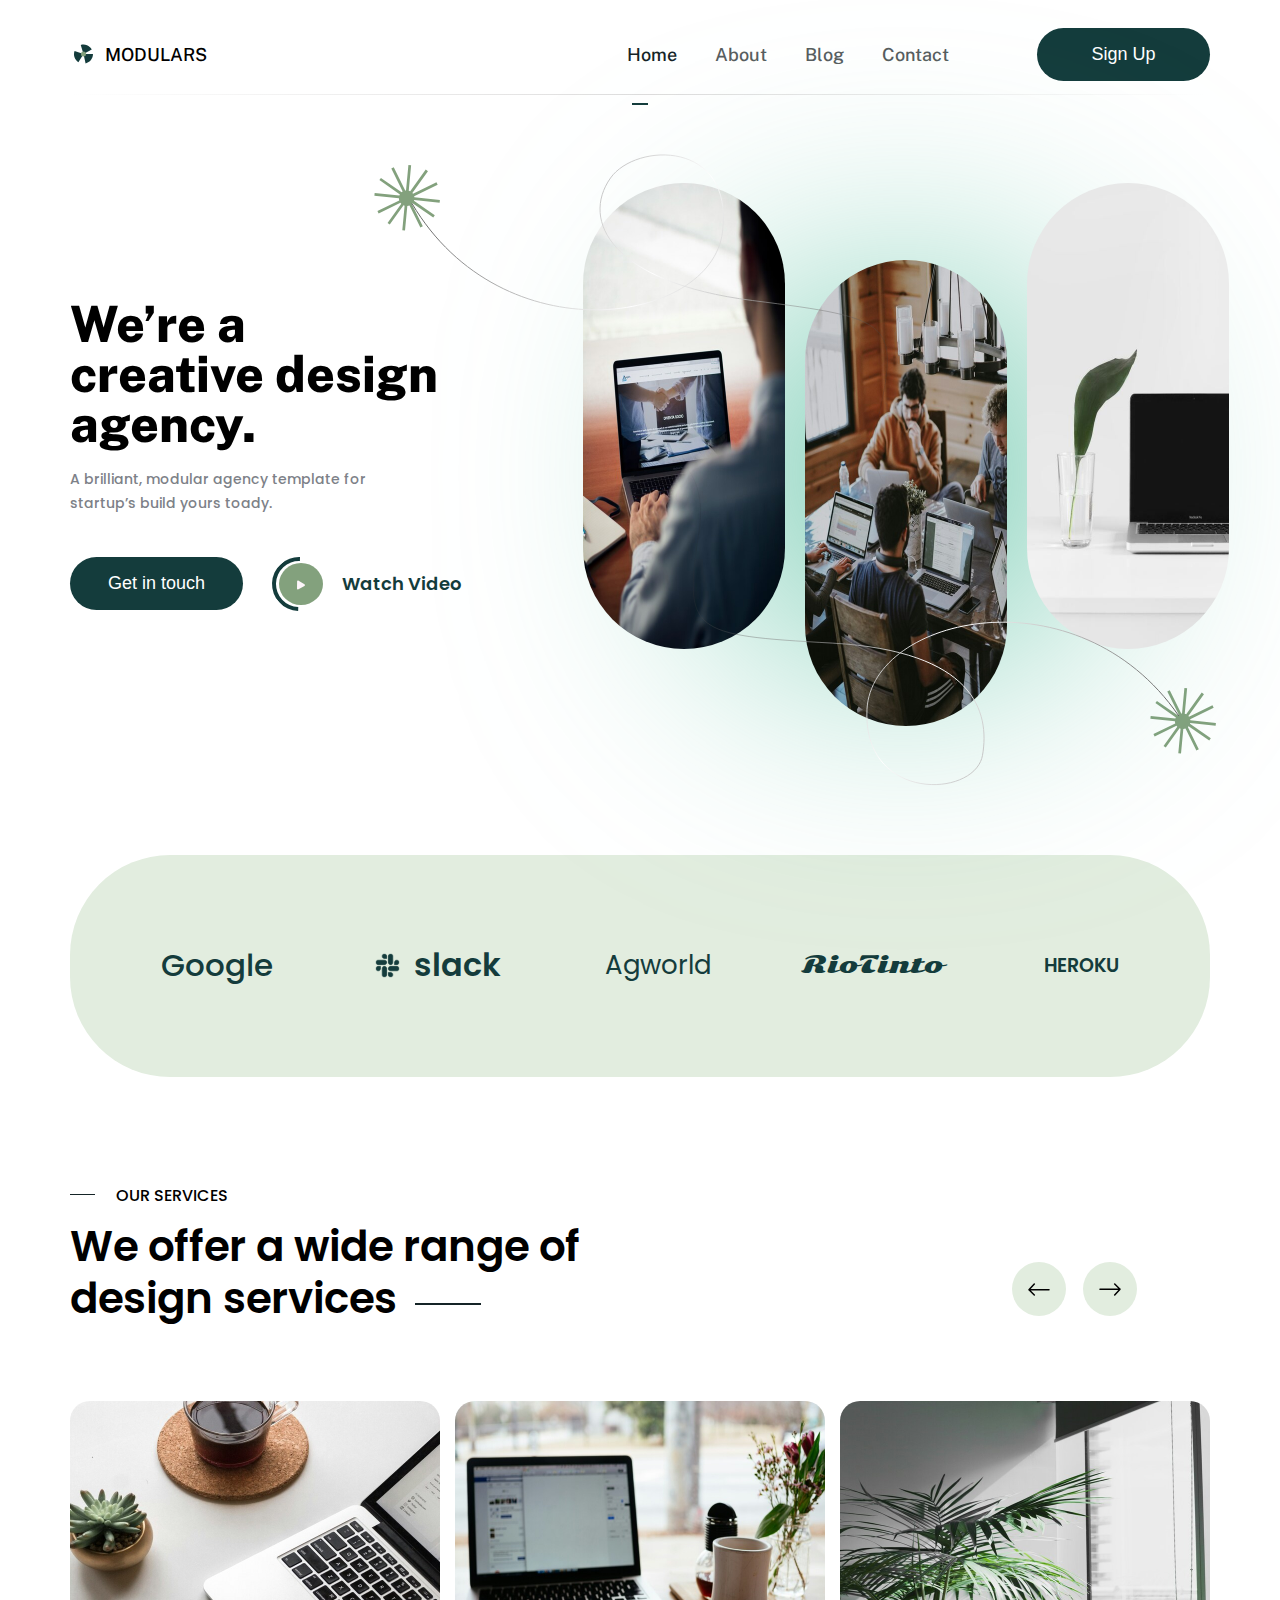
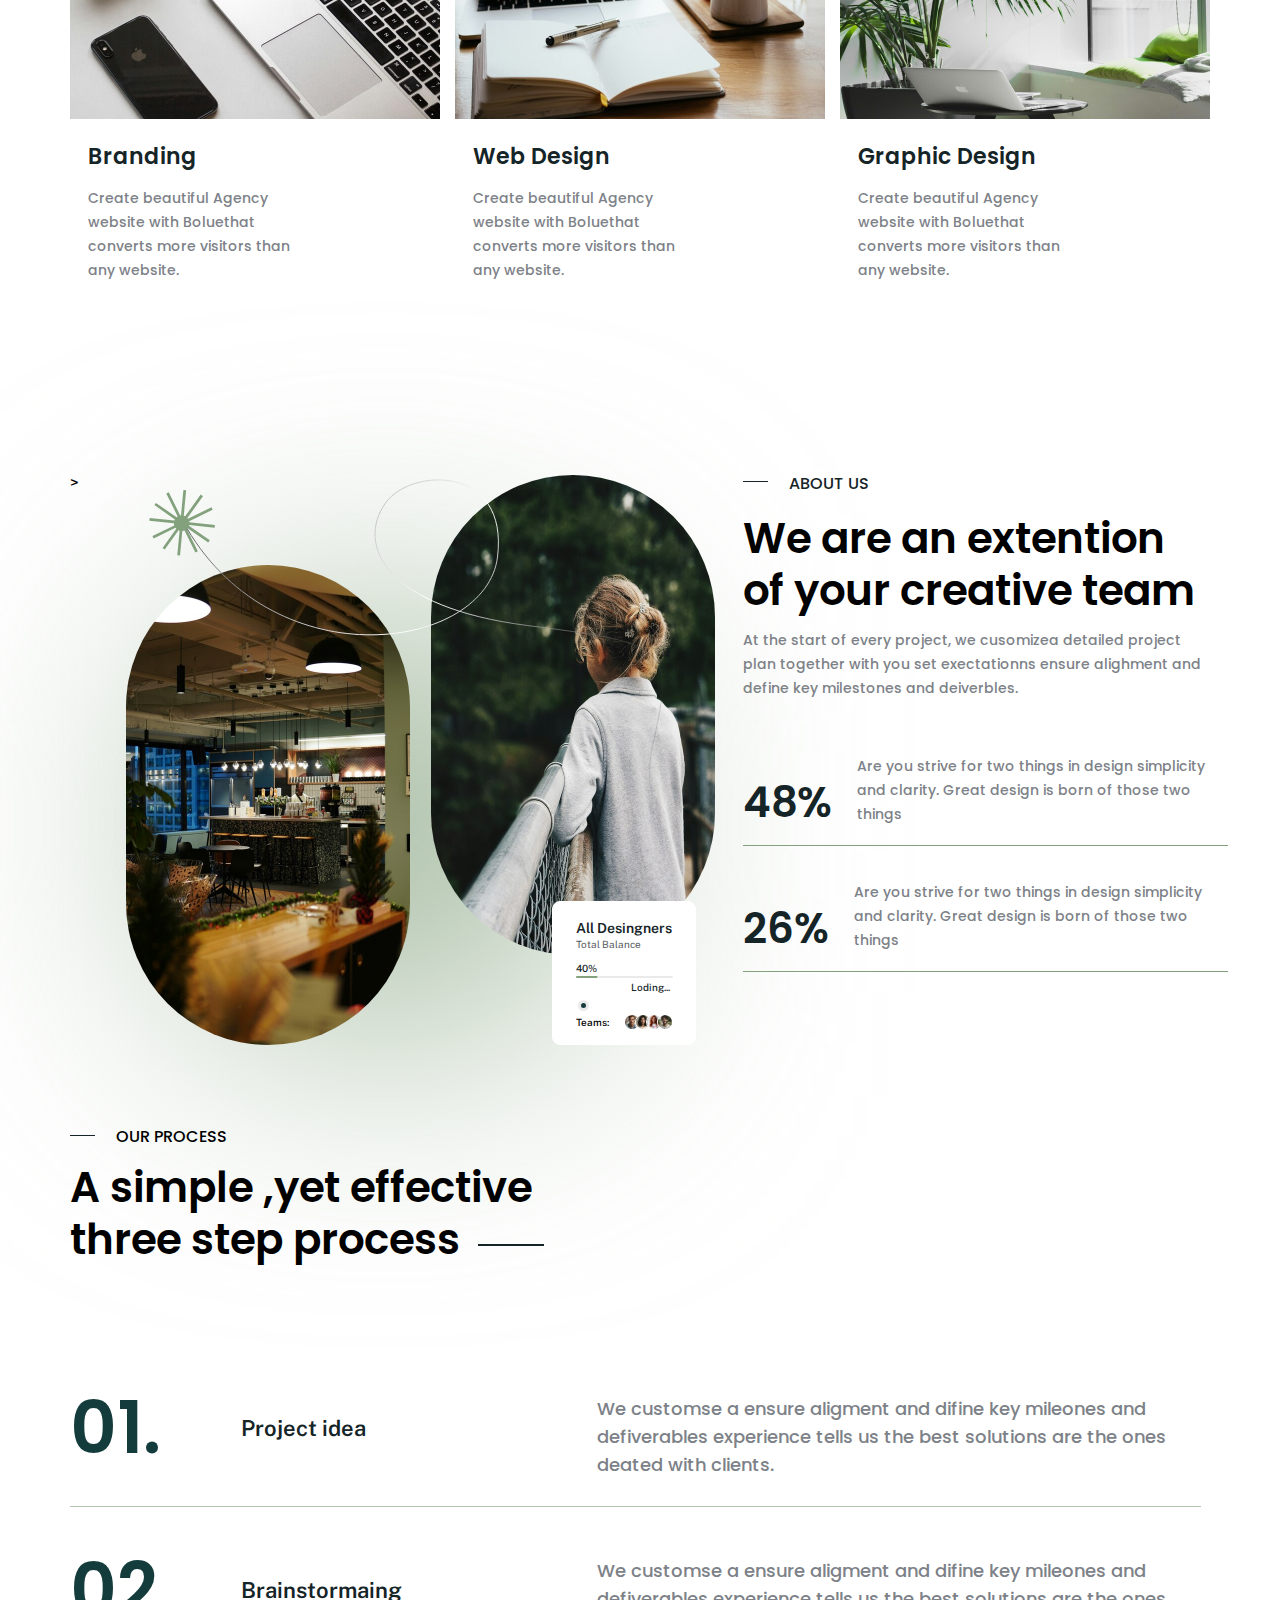
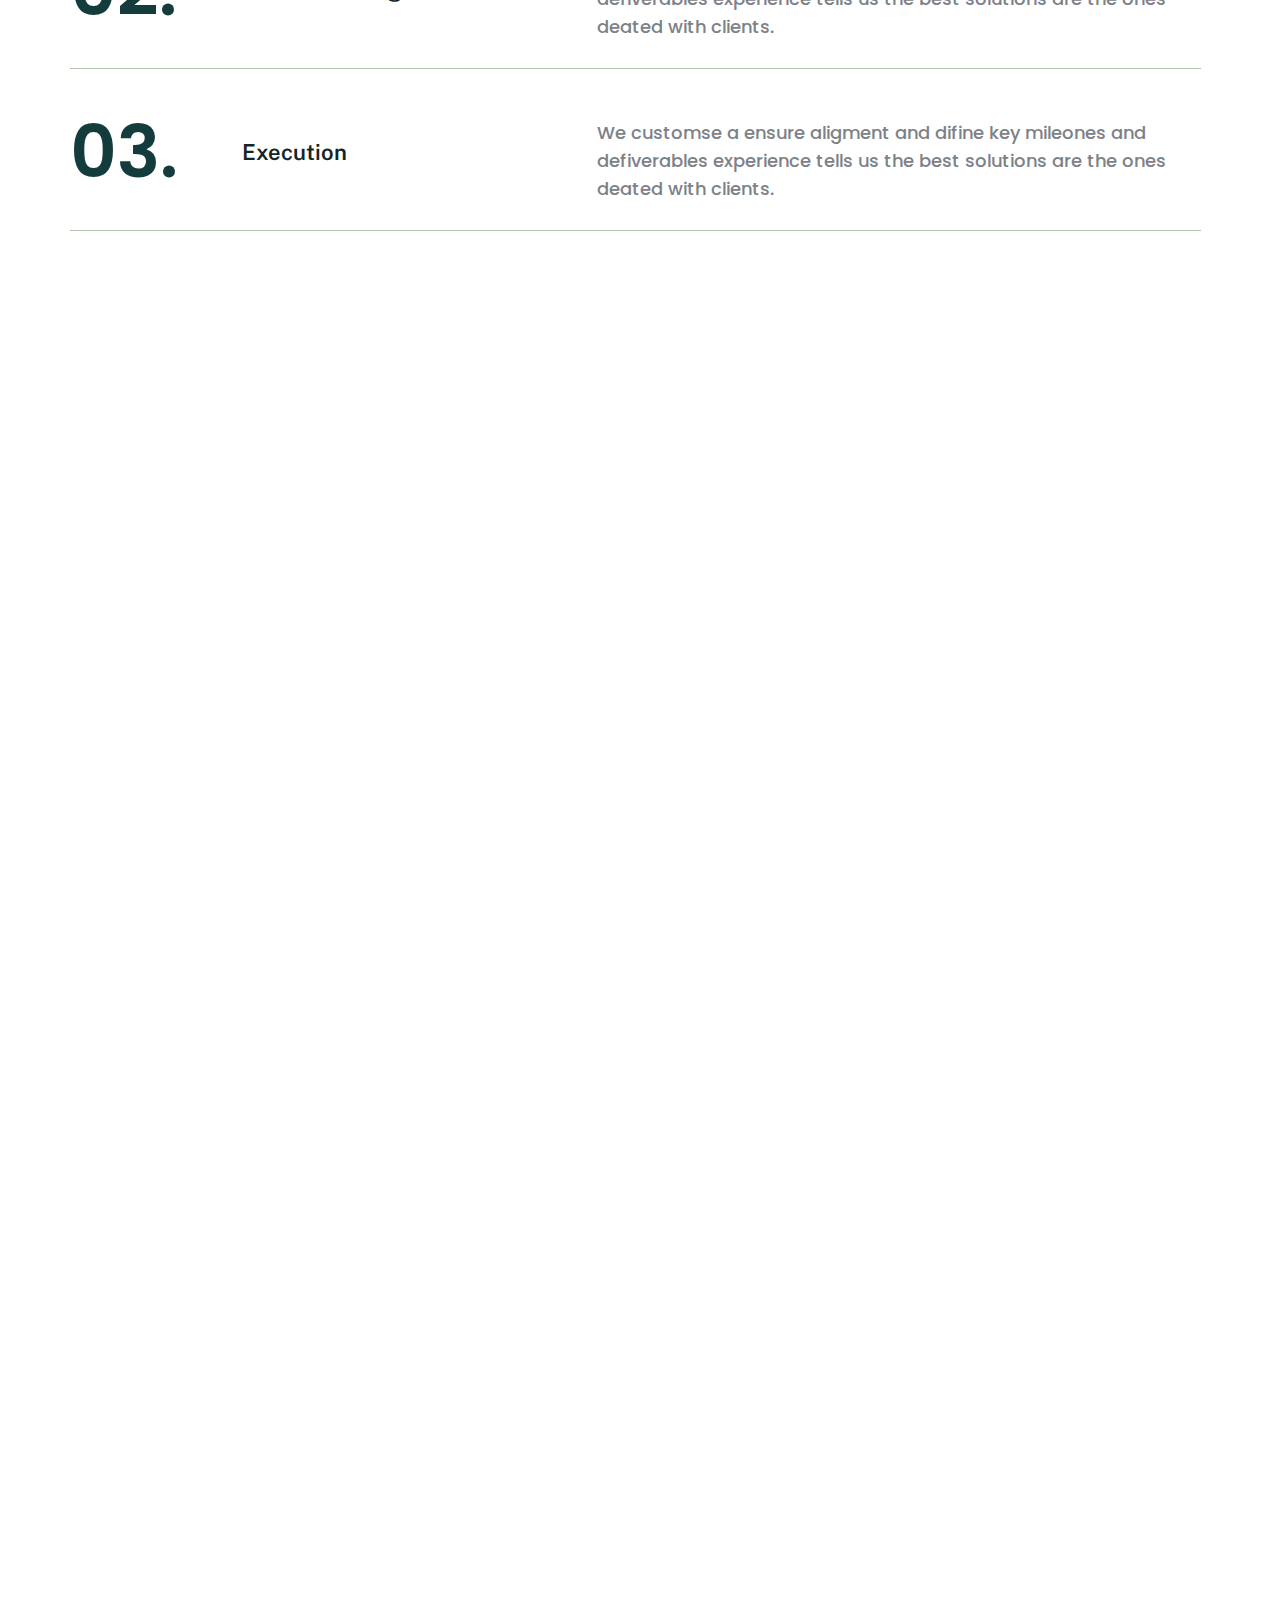
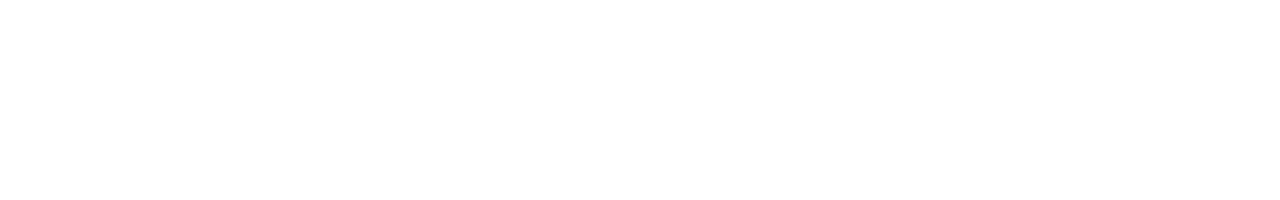
==== index.html @ 2e9ffdfe "process" ====
<!DOCTYPE html>
<html lang="en">

<head>
    <meta charset="UTF-8" />
    <meta name="viewport" content="width=device-width, initial-scale=1.0" />
    <title>My Project 05</title>

    <!-- Reset -->
    <link rel="stylesheet" href="./assets/css/reset.css" />

    <!-- Font -->
    <link rel="preconnect" href="https://fonts.googleapis.com" />
    <link rel="preconnect" href="https://fonts.gstatic.com" crossorigin />
    <link
        href="https://fonts.googleapis.com/css2?family=Poppins:ital,wght@0,100;0,200;0,300;0,400;0,500;0,600;0,700;0,800;0,900;1,100;1,200;1,300;1,400;1,500;1,600;1,700;1,800;1,900&family=Public+Sans:ital,wght@0,100..900;1,100..900&display=swap"
        rel="stylesheet" />

    <link href="https://fonts.googleapis.com/css2?family=Sonsie+One&display=swap" rel="stylesheet">
    <!-- Styles -->
    <link rel="stylesheet" href="./assets/css/styles.css" />
</head>

<body style="height: 5000px">
    <!-- --Header--- -->

    <header class="header">
        <div class="container">
            <div class="header__inner">
                <a href="#!" class="logo"><img src="./assets/icon/logo.svg" alt="logo" class="logo__img" />
                    <div class="logo__text">MODULARS</div>
                </a>
                <div class="contact-cta">
                    <nav class="nav-bar">
                        <ul class="nav__list">
                            <li class="nav-item">
                                <a href="#!" class="active">Home</a>
                            </li>
                            <li class="nav-item">
                                <a href="#!" class="active-nav">About</a>
                            </li>
                            <li class="nav-item">
                                <a href="#!" class="active-nav">Blog</a>
                            </li>
                            <li class="nav-item">
                                <a href="#!" class="active-nav">Contact</a>
                            </li>
                        </ul>
                    </nav>
                    <button class="btn btn__header">Sign Up</button>
                </div>
            </div>
            <div class="reactangle__header"></div>
        </div>
    </header>

    <!-- Hero -->
    <section class="hero">
        <div class="container">
            <div class="hero__inner">
                <!-- hero__content -->
                <section class="hero__content">
                    <h1 class="section-heading hero-heading">
                        We’re a creative design agency.
                    </h1>
                    <p class="section-desc hero__desc">
                        A brilliant, modular agency template for startup’s
                        build yours toady.
                    </p>
                    <div class="hero__cta">
                        <button type="submit" class="btn hero__btn">
                            Get in touch
                        </button>
                        <div class="contact-video">
                            <a href="#!" class="play-icon">
                                <svg class="icon-img" width="8" height="10" viewBox="0 0 8 10" fill="currentColor"
                                    xmlns="http://www.w3.org/2000/svg">
                                    <path
                                        d="M7.48979 4.22586C8.15106 4.61996 8.13773 5.58212 7.4658 5.95775L1.49682 9.29454C0.824887 9.67017 -0.00170366 9.17755 0.00896126 8.40782L0.103701 1.57014C0.114366 0.800411 0.954284 0.330874 1.61555 0.724974L7.48979 4.22586Z"
                                        fill="#FEF6FB" />
                                </svg>
                            </a>
                            <a href="#!" class="play-video">Watch Video</a>
                        </div>
                    </div>
                </section>

                <!-- hero__image -->
                <section class="hero__image">
                    <!-- BackGround-img -->

                    <img src="./assets/img/hero1.jpg" alt="" class="hero__img" /><img src="./assets/img/hero2.jpg"
                        alt="" class="hero__img hero__img--bottom" /><img src="./assets/img/hero3.jpg" alt=""
                        class="hero__img" />

                    <!-- string -->

                    <img src="./assets/icon/string.svg" alt="" class="string__hero--left-top string" />
                    <img src="./assets/icon/extra.svg" alt="" class="extra__hero--left-top extra" />
                    <img src="./assets/icon/string2.svg" alt="" class="string__hero--right-bottom string" /><img
                        src="./assets/icon/extra.svg" alt="" class="extra__hero--right-bottom extra" />

                    <div class="circle-bg-hero"></div>
                </section>
            </div>
        </div>
    </section>

    <main>
        <!-- List-logo -->
        <section class="contact-logo">
            <div class="container">
                <div class="contact-logo__inner">
                    <ul class="list-logo">
                        <li class="logo-item"><a href="#!" class="Google">

                                Google</a></li>
                        <li class="logo-item"><a href="#!" class="slack">
                                <img src="./assets/img/logo-slack.svg" alt="" class="logo-slack">
                                <span class="slack-text">slack</span></a></li>
                        <li class="logo-item"><a href="#!" class="Agworld">
                                <img src="./assets/img/logo-Agworld.svg" alt="" class="logo-Agworld">
                                <span class="Agworld-text">Agworld</span></a></li>
                        <li class="logo-item"><a href="#!" class="RioTinto">RioTinto</a></li>
                        <li class="logo-item"><a href="#!" class="HEROKU">
                                <img src="./assets/img/logo-HEROKU.svg" alt="" class="logo-HEROKU">
                                <span class="HEROKU-text">HEROKU</span></a></li>
                    </ul>
                </div>
            </div>
        </section>

        <!-- Service -->
        <section class="service">
            <div class="container">
                <div class="service__inner">

                    <!-- service-heading -->
                    <section class="service-heading heading">
                        <div class="service__info-heading info-heading">
                            <h3 class="service__sub-heading sub-heading">OUR SERVICES</h3>
                            <h2 class="section-title service-title heading-title">We offer a wide range of design
                                services</h2>
                        </div>
                        <div class="service__arrow">
                            <button class="arrow" type="submit">

                                <svg width="22" height="13" viewBox="0 0 22 13" fill="currentColor"
                                    xmlns="http://www.w3.org/2000/svg">
                                    <path
                                        d="M21 6.82353H0.999999M0.999999 6.82353L6.29412 1M0.999999 6.82353L6.29412 12"
                                        stroke="currentColor" stroke-width="1.5" stroke-linecap="round"
                                        stroke-linejoin="round" />
                                </svg>
                            </button>
                            <button class="arrow" type="submit">

                                <svg class="arrow-right " width="22" height="13" viewBox="0 0 22 13" fill="currentColor"
                                    xmlns="http://www.w3.org/2000/svg">
                                    <path
                                        d="M21 6.82353H0.999999M0.999999 6.82353L6.29412 1M0.999999 6.82353L6.29412 12"
                                        stroke="currentColor" stroke-width="1.5" stroke-linecap="round"
                                        stroke-linejoin="round" />
                                </svg>
                            </button>
                        </div>
                    </section>

                    <!-- service__list -->
                    <section class="service__list">
                        <!-- item1 -->
                        <article class="service__item">
                            <a href="#!"><img src="./assets/img/service1.jpg" alt="" class="item-img">
                                <div class="info-item-img">
                                    <h3 class="item-heading">Branding</h3>
                                    <p class="section-desc">Create beautiful Agency website with
                                        Boluethat converts more visitors than
                                        any website.</p>
                                </div>
                            </a>
                        </article>
                        <!-- item2 -->
                        <article class="service__item">
                            <a href="#!"><img src="./assets/img/service2.jpg" alt="" class="item-img">
                                <div class="info-item-img">
                                    <h3 class="item-heading">Web Design</h3>
                                    <p class="section-desc">Create beautiful Agency website with
                                        Boluethat converts more visitors than
                                        any website.</p>
                                </div>
                            </a>
                        </article>
                        <!-- item3 -->
                        <article class="service__item">
                            <a href="#!"><img src="./assets/img/service3.jpg" alt="" class="item-img">
                                <div class="info-item-img">
                                    <h3 class="item-heading">Graphic Design</h3>
                                    <p class="section-desc">Create beautiful Agency website with
                                        Boluethat converts more visitors than
                                        any website.</p>
                                </div>
                            </a>
                        </article>
                    </section>
                </div>
            </div>
        </section>

        <!-- Features -->
        <section class="feature">
            <div class="container">
                <div class="feature__inner">
                    >
                    <div class="feature__image">
                        <div class="feature-bg-image">
                        </div>
                        <img src="./assets/img/feature1.jpg" alt="" class="feature__img feature__img--bottom">
                        <img src="./assets/img/feature2.jpg" alt="" class="feature__img">

                        <img src="./assets/icon/string.svg" alt="" class="string__feature--left-top string" />
                        <img src="./assets/icon/extra.svg" alt="" class="extra__feaure--left-top extra" />

                        <div class="feature__info-image">
                            <div class="info-image__inner">
                                <h3 class="title__info-image">All Desingners</h3>
                                <span class="info-image__sub-title">Total Balance</span>
                                <div class="report-image">40%</div>
                                <div class="loading">Loding...</div>

                                <div class="info-team">
                                    <div class="team">Teams:</div>
                                    <div class="list-team">
                                        <img src="./assets/img/avartar1.jpg" alt="avartar" class="avartar">
                                        <img src="./assets/img/avartar2.jpg" alt="avartar" class="avartar">
                                        <img src="./assets/img/avartar3.jpg" alt="avartar" class="avartar">
                                        <img src="./assets/img/avartar4.jpg" alt="avartar" class="avartar">
                                    </div>
                                </div>
                            </div>
                        </div>


                    </div>

                    <section class="feature-about">
                        <h3 class="feature__sub-heading">ABOUT US</h3>
                        <h2 class="section-title feature-title">We are an extention of your creative team</h2>
                        <p class="section-desc feature-desc">At the start of every project, we cusomizea detailed
                            project plan
                            together with you set exectationns ensure alighment
                            and define key milestones and deiverbles.</p>

                        <div class="report">
                            <span class="report-info">48%</span>
                            <p class="section-desc">Are you strive for two things in design simplicity and clarity.
                                Great design is born of those two things
                            </p>
                        </div>

                        <div class="report">
                            <span class="report-info">26%</span>
                            <p class="section-desc">Are you strive for two things in design simplicity and clarity.
                                Great design is born of those two things
                            </p>
                        </div>
                    </section>
                </div>
            </div>
        </section>

        <!-- PROCESS -->
        <section class="process">
            <div class="container">
                <div class="process__inner">

                    <!-- process-heading -->
                    <section class="heading">
                        <div class="info-heading">
                            <h3 class="sub-heading">OUR PROCESS</h3>
                            <h2 class="section-title heading-title">A simple ,yet effective three step process</h2>
                        </div>

                    </section>

                    <section>
                        <div class="process__row">
                            <div class="process__row-right">
                                <div class="row-number">01.</div>
                                <div class="row-info row__info--top">
                                    <h3 class="title-row  ">Project idea</h3>
                                    <a href="#!" class="row-link">Learn More</a>
                                </div>
                            </div>
                            <p class="section-desc row-desc">We customse a ensure aligment and difine key mileones and
                                defiverables experience tells us the best solutions are the
                                ones deated with clients.</p>

                            <img src="./assets/img/process-img1.png" alt="process-img" class="process-img">
                        </div>

                        <!-- row2 -->
                        <div class="process__row">
                            <div class="process__row-right">
                                <div class="row-number">02.</div>
                                <div class="row-info">
                                    <h3 class="title-row">Brainstormaing</h3>
                                    <a href="#!" class="row-link">Learn More</a>
                                </div>
                            </div>
                            <p class="section-desc row-desc">We customse a ensure aligment and difine key mileones and
                                defiverables experience tells us the best solutions are the
                                ones deated with clients.</p>

                            <img src="./assets/img/process-img1.png" alt="process-img" class="process-img">
                        </div>

                        <!-- row3 -->
                        <div class="process__row">
                            <div class="process__row-right">
                                <div class="row-number">03.</div>
                                <div class="row-info">
                                    <h3 class="title-row">Execution</h3>
                                    <a href="#!" class="row-link">Learn More</a>
                                </div>
                            </div>
                            <p class="section-desc row-desc">We customse a ensure aligment and difine key mileones and
                                defiverables experience tells us the best solutions are the
                                ones deated with clients.</p>

                            <img src="./assets/img/process-img1.png" alt="process-img" class="process-img">
                        </div>
                    </section>
                </div>
            </div>
        </section>
    </main>
</body>

</html>
---- assets/css/styles.css ----
* {
  box-sizing: border-box;
}

:root {
  --primary-color: #143c3c;
}

html {
  font-size: 62.5%;
}

body {
  font-size: 1.6rem;
  font-family: "Public Sans", sans-serif;
}

/* Common */
.container {
  width: 1140px;
  max-width: calc(100% - 48px);
  margin-left: auto;
  margin-right: auto;
}

a {
  text-decoration: none;
  font-size: 1.8rem;
  font-weight: 500;
  color: #575d5e;
  padding: 10px 0;
}

.logo {
  display: flex;
  align-items: center;
}

.logo__img {
  margin-right: 8px;
}

.logo__text {
  color: #000000;
}

.btn {
  min-width: 173px;
  height: 53px;
  outline: none;
  border: none;
  border-radius: 999px;
  background: var(--primary-color);
  color: #fff;
  font-size: 1.8rem;
  font-weight: 500;
  cursor: pointer;
}

.btn:hover {
  opacity: 0.9;
}

.section-heading {
  font-size: 5rem;
  font-weight: 800;
}

.section-desc {
  font-size: 1.8rem;
  font-weight: 500;
  line-height: 28px;
}

.section-title {
  font-family: Poppins;
  font-size: 4.2rem;
  font-weight: 600;
  line-height: 52px;
}

/* -----------------Header-------------------- */

.header {
  top: -28px;
  padding: 28px;
}

.header__inner {
  display: flex;
  align-items: center;
  justify-content: space-between;
}

.contact-cta {
  display: flex;
  align-items: center;
}

.nav__list {
  margin-right: 88px;
  display: flex;
}

.nav-item {
  padding: 10px 0;
}

.nav-item + .nav-item {
  margin-left: 38px;
}

.reactangle__header {
  margin-top: 13px;
  width: 1140px;
  height: 1px;
  background: linear-gradient(
    90deg,
    #ffffff 0%,
    #dddcdc 51.09%,
    rgba(213, 213, 213, 0) 99.68%
  );
}

.active {
  position: relative;
  font-weight: 500;
  color: #152427;
}

.active::before {
  position: absolute;
  bottom: -30px;
  left: 5px;
  content: "";
  width: 16px;
  height: 2px;
  background: #143c3c;
}

.active-nav {
  padding: 10px 0;
}

.active-nav:hover {
  font-weight: 500;
  color: #152427;
}

/* --------------hero------------------- */
.hero {
  margin-top: 60px;
}

.hero__content {
  width: 45%;
}

.hero__inner {
  display: flex;
  justify-content: space-between;
  align-items: center;
}

.hero-heading {
  width: 368px;
}

.hero__desc {
  margin-top: 20px;
  width: 341px;
}

.hero__cta {
  margin-top: 42px;
  display: flex;
  align-items: center;
}

.contact-video {
  cursor: pointer;
  margin-left: 36px;
}

.play-icon {
  position: relative;
  display: inline-block;
  padding: 12px 18px;
  border-radius: 50%;
  background: #83a17d;
  transition: ease 0.25s;
}

/* half-circle */
.play-icon::before {
  position: absolute;
  left: -7px;
  top: -6px;
  content: "";
  width: 46px;
  height: 46px;
  border: 4px solid var(--primary-color);
  border-radius: 50%;
  border-bottom-color: transparent;
  border-left-color: transparent;
  transform: rotate(227deg);
  transition: ease 0.25s;
}

.contact-video:hover .play-icon::before {
  transform: rotate(200deg);
}

.icon-img {
  transition: ease 0.25s;
}

.contact-video:hover .icon-img {
  transform: rotate(-90deg);
}

.play-video {
  margin-left: 15px;
  font-family: Poppins;
  font-size: 1.8rem;
  font-weight: 600;
  line-height: 30px;
  color: var(--primary-color);
}

/* ----hero__image----- */
.hero__image {
  position: relative;
  display: flex;
  width: 55%;
  height: 543px;
  column-gap: 20px;
}

.hero__img {
  z-index: 1;
  display: flex;
  align-items: flex-start;
  width: 202px;
  height: 466px;
  border-radius: 110px;
  object-fit: cover;
}

.hero__img--bottom {
  align-self: flex-end;
}

.string__hero--left-top {
  position: absolute;
  display: inline-block;
  left: -172px;
  top: -29px;
}

.string {
  z-index: 2;
}

.extra {
  width: 72px;
  height: 72px;
}

.extra__hero--left-top {
  position: absolute;
  display: inline-block;
  left: -212px;
  top: -21px;
}

.string__hero--right-bottom {
  position: absolute;
  display: inline-block;
  right: 30px;
  bottom: -60px;
}

.extra__hero--right-bottom {
  position: absolute;
  display: inline-block;
  right: -9px;
  bottom: -31px;
}

.circle-bg-hero {
  position: absolute;
  left: 150px;
  top: 120px;
  width: 340px;
  height: 340px;
  border-radius: 50%;
  background: #4dbb9a;
  filter: blur(137px);
}

/* ----------contact-logo------------ */
.contact-logo {
  margin-top: 129px;
}

.contact-logo__inner {
  border-radius: 100px;
  background: #e2eddf;
  padding: 76px 0 78px;
}

.list-logo {
  display: flex;
  justify-content: space-evenly;
  align-items: center;
}

.Google {
  font-family: Poppins;
  font-size: 3.1rem;
  font-weight: 500;
  line-height: 47px;
  color: #143c3c;
}

.slack {
  display: flex;
  align-items: center;
  font-family: Poppins;
  font-size: 3.2rem;
  font-weight: 600;
  line-height: 48px;
  color: #143c3c;
}

.Agworld {
  display: flex;
  align-items: center;
  font-family: Poppins;
  font-size: 2.6rem;
  font-weight: 400;
  line-height: 39px;

  color: #143c3c;
}

.RioTinto {
  font-family: Sonsie One;
  font-size: 2.3rem;
  font-weight: 400;
  line-height: 30px;
  color: #143c3c;
}

.HEROKU {
  display: flex;
  align-items: center;
  font-family: Poppins;
  font-size: 1.9rem;
  font-weight: 600;
  line-height: 29px;

  color: #143c3c;
}

.slack-text {
  margin-left: 3px;
}

.Agworld-text {
  margin-left: 14px;
}

.HEROKU-text {
  margin-left: 10px;
}

.logo-item {
  transition: ease 0.25s;
}

.logo-item:hover {
  transform: translateY(-10px);
}

.service {
  margin-top: 53px;
  padding-top: 53px;
}

.heading {
  position: relative;
  display: flex;
}

.info-heading {
  width: 520px;
}

.sub-heading {
  font-family: Poppins;
  font-size: 1.6rem;
  font-weight: 500;
  line-height: 26px;
}

.sub-heading::before {
  content: "";
  display: inline-block;
  width: 25px;
  height: 1px;
  background: #152427;
  margin: 0 21px 6px 0;
}

.heading-title {
  margin-top: 12px;
}

.heading-title::after {
  content: "";
  display: inline-block;
  width: 66px;
  height: 2px;
  background: #152427;
  margin: 0 0 8px 18px;
}

.service__arrow {
  position: absolute;
  right: 73px;
  bottom: 9px;
  display: flex;
}

.arrow {
  display: flex;
  align-items: center;
  justify-content: center;
  width: 54px;
  height: 54px;
  outline: none;
  border: none;
  border-radius: 50%;
  background: #e2eddf;
  cursor: pointer;
}

.arrow + .arrow {
  margin-left: 17px;
}

.arrow-right {
  rotate: 180deg;
}

.arrow:hover {
  color: #fff;
  background: var(--primary-color);
}

/* service__list */
.service__list {
  display: flex;
  justify-content: space-between;
  margin-top: 76px;
}

.service__item {
  border-radius: 20px;
}

.item-img {
  width: 370px;
  height: 318px;
  object-fit: cover;
  border-radius: 20px 20px 0 0;
}

.info-item-img {
  padding: 24px 18px 23px;
  width: 268px;
  flex-shrink: 0;
}

.item-heading {
  font-family: Poppins;
  font-size: 2.2rem;
  font-weight: 600;
  line-height: 22px;
  color: #152427;
}

.section-desc {
  margin-top: 18px;
  font-family: Poppins;
  font-size: 1.4rem;
  font-weight: 500;
  line-height: 24px;
  color: #7d8188;
}

.service__item:hover {
  box-shadow: -6px 9px 64px -4px #76767640;
}

/* ----------feature---------- */

/* feature__image */
.feature {
  margin-top: 85px;
  padding-top: 85px;
}

.feature__inner {
  display: flex;
  justify-content: space-between;
}

.feature__image {
  position: relative;
  display: flex;
  column-gap: 21px;
  width: 50%;
  height: 570px;
}

.feature-bg-image {
  position: absolute;
  left: 90px;
  bottom: 50px;
  width: 340px;
  height: 340px;
  background: #83a17d;
  filter: blur(150px);
}

.feature__img {
  z-index: 1;
  width: 284px;
  height: 480px;
  object-fit: cover;
  border-radius: 210px;
}

.feature__img--bottom {
  align-self: end;
}

.string__feature--left-top {
  position: absolute;
  left: 60px;
  top: 4px;
}

.extra__feaure--left-top {
  position: absolute;
  left: 20px;
  top: 12px;
}

.feature__info-image {
  z-index: 3;
  position: absolute;
  right: 0;
  bottom: 0;
  padding: 19px 22px 19px 23px;
  height: 144px;
  border-radius: 8px;
  background: #fff;
  border: 1px solid #ffffff;
}

.title__info-image {
  width: 97px;
  font-size: 1.4rem;
  font-weight: 600;
  line-height: 14px;
  color: #152427;
}

.info-image__sub-title {
  font-size: 1rem;
  font-weight: 400;
  line-height: 14px;
  color: #575d5e;
}

.report-image {
  position: relative;
  margin-top: 10px;
  font-size: 1rem;
  font-weight: 500;
  line-height: 14px;
  color: #152427;
}

.report-image::before,
.report-image::after {
  position: absolute;
  content: "";
  display: inline-block;
  border-radius: 10px;
  bottom: -3px;
}

.report-image::before {
  width: 40px;
  height: 2px;
  background: #83a17d;
}

.report-image::after {
  width: 76px;
  height: 2px;
  background: #eaeaea;
}

.loading {
  margin: 5px 0 0 55px;
  font-size: 1rem;
  font-weight: 500;
  line-height: 14px;
  color: #152427;
}

.info-team .team {
  font-size: 1rem;
  font-weight: 500;
  line-height: 14px;
}

.info-team {
  position: relative;
  margin-top: 20px;
  display: flex;
  align-items: center;
  justify-content: space-between;
}

.info-team::before {
  position: absolute;
  top: -14px;
  left: 2px;
  content: "";
  display: inline-block;
  width: 5px;
  height: 5px;
  background: #143c3c;
  border-radius: 50%;
  border: 3.5px solid #eaeaea;
}

.list-team {
  display: flex;
}

.avartar {
  margin-left: -5px;
  width: 16px;
  height: 16px;
  object-fit: cover;
  border: 1px solid #fff;
  border-radius: 50%;
}
/* feature-about */
.feature-about {
  width: 41%;
}

.feature__sub-heading {
  font-family: Poppins;
  font-size: 1.6rem;
  font-weight: 500;
  line-height: 18px;
  color: #152427;
}

.feature__sub-heading::before {
  margin: 0 21px 7px 0;
  content: "";
  display: inline-block;
  width: 25px;
  height: 1px;
  background: #152427;
}

.feature-title {
  margin-top: 20px;
}

.feature-desc {
  margin-top: 11px;
}

.report {
  position: relative;
  margin-top: 36px;
  display: flex;
  align-items: end;
}

.report::after {
  position: absolute;
  bottom: -20px;
  content: "";
  display: inline-block;
  width: 485px;
  height: 1px;
  border: 1px;
  background: #83a17d;
}

.report-info {
  margin-right: 24px;
  font-family: Poppins;
  font-size: 4.2rem;
  font-weight: 600;
  line-height: 46px;
  color: #152427;
}

/* ---------process----------- */
.process {
  margin-top: 39px;
  padding-top: 40px;
}

.process__row {
  position: relative;
  padding: 30px 0;
  display: flex;
  align-items: center;
  justify-content: space-between;
  border-radius: 33px;
}

.process__row:first-of-type {
  margin-top: 81px;
}

.process__row-right {
  position: relative;
  display: flex;
  align-items: center;
}

.process__row::after {
  position: absolute;
  bottom: 0;
  content: "";
  display: inline-block;
  width: 1131px;
  height: 3px;
  background: linear-gradient(
    180deg,
    #83a17d 4.17%,
    rgba(131, 161, 125, 0) 36.46%
  );
}

.row-info {
  margin-left: 64px;
}

.row__info--top {
  margin-left: 80px;
}

.row-desc {
  margin-right: 41px;
  width: 572px;
  font-size: 18px;
  font-weight: 500;
  line-height: 28px;
  color: #7d8188;
}

.row-number {
  font-family: Poppins;
  font-size: 7.2rem;
  font-weight: 600;
  line-height: 52px;
  color: #143c3c;
}

.title-row {
  font-size: 2.2rem;
  font-weight: 600;
  line-height: 22px;
  color: #152427;
}

.row-link {
  padding: 10px 0 0;
  position: absolute;
  bottom: -22px;
  display: inline-block;
  visibility: hidden;
  font-family: Poppins;
  font-weight: 400;
  line-height: 18px;
  color: #575d5e;
}

.process-img {
  visibility: hidden;
  position: absolute;
  right: 92px;
  bottom: 0;
  width: 450px;
  height: 444px;
  object-fit: cover;
}

.process__row:hover .row-link {
  visibility: visible;
  text-decoration: underline;
}

.process__row:hover .row-desc,
.process__row:hover::after {
  visibility: hidden;
}

.process__row:hover .process-img {
  visibility: visible;
}

.process__row:hover {
  background: #e2eddf;
}
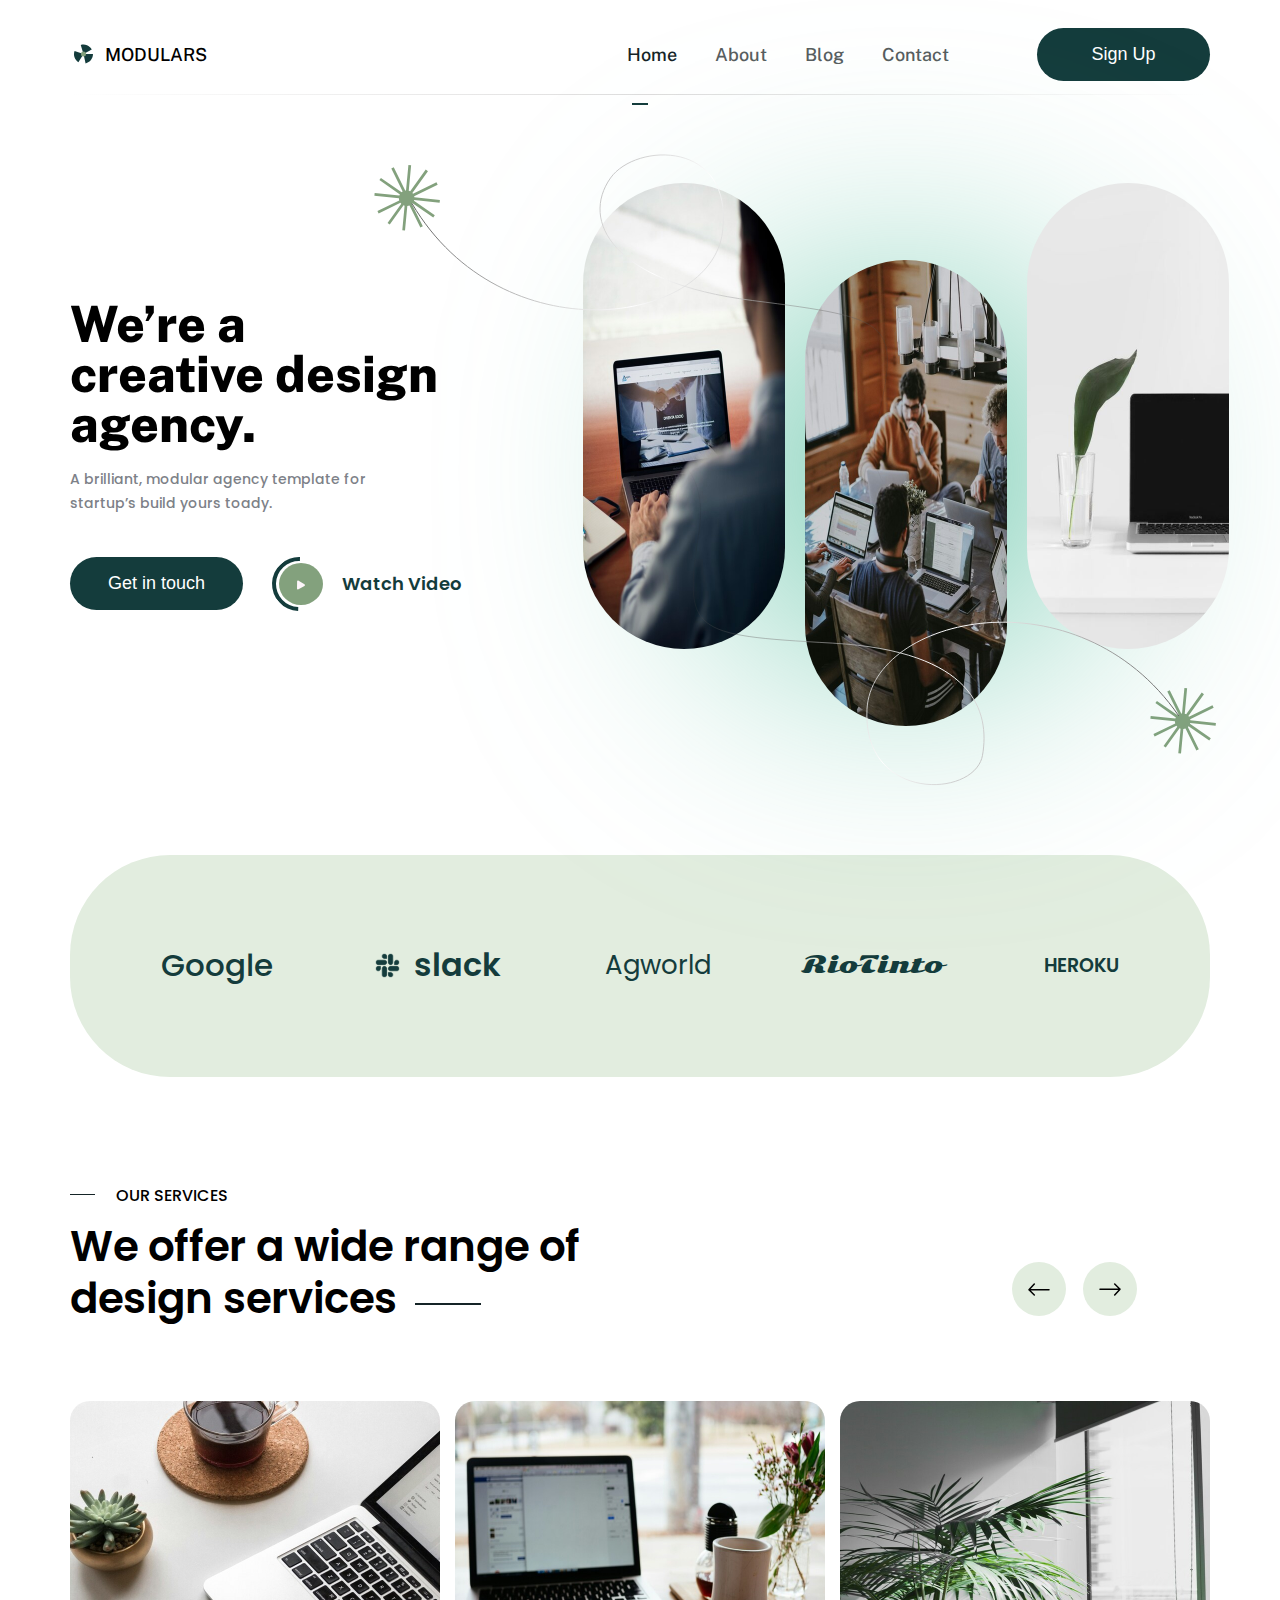
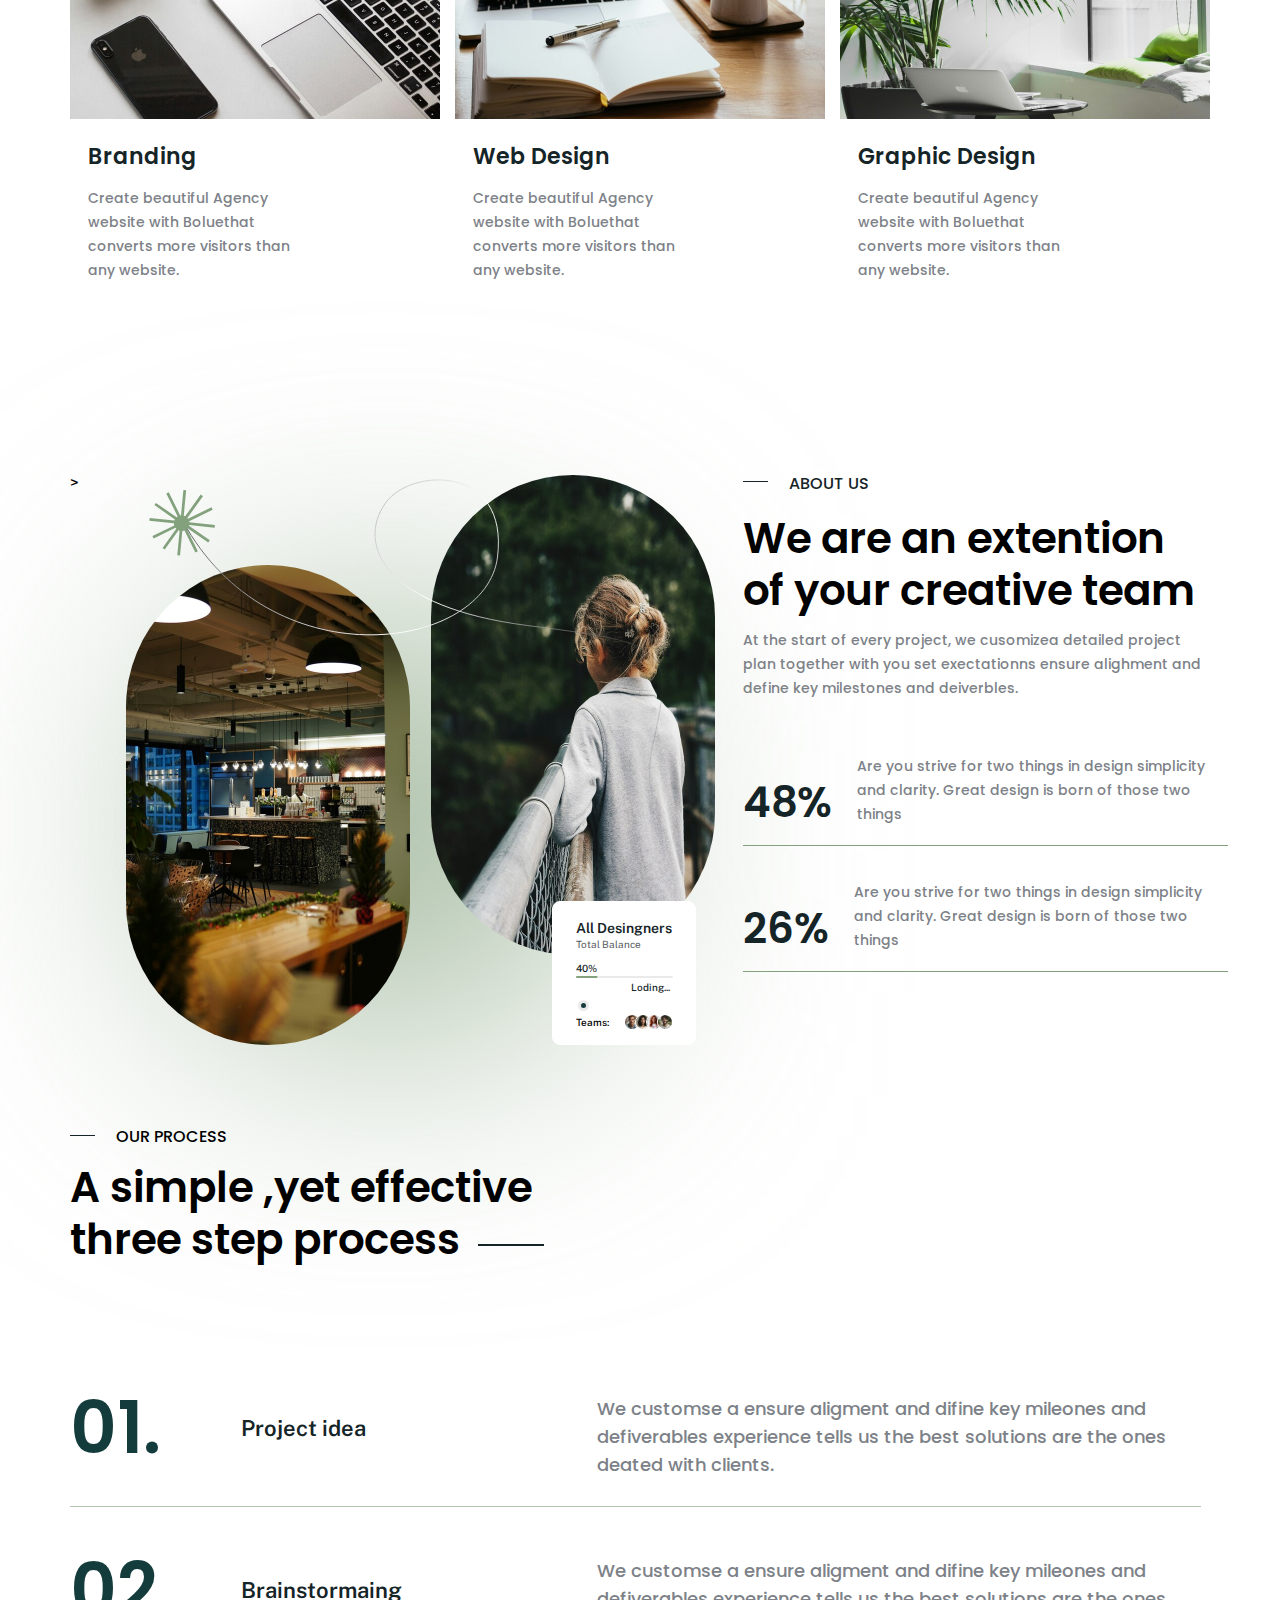
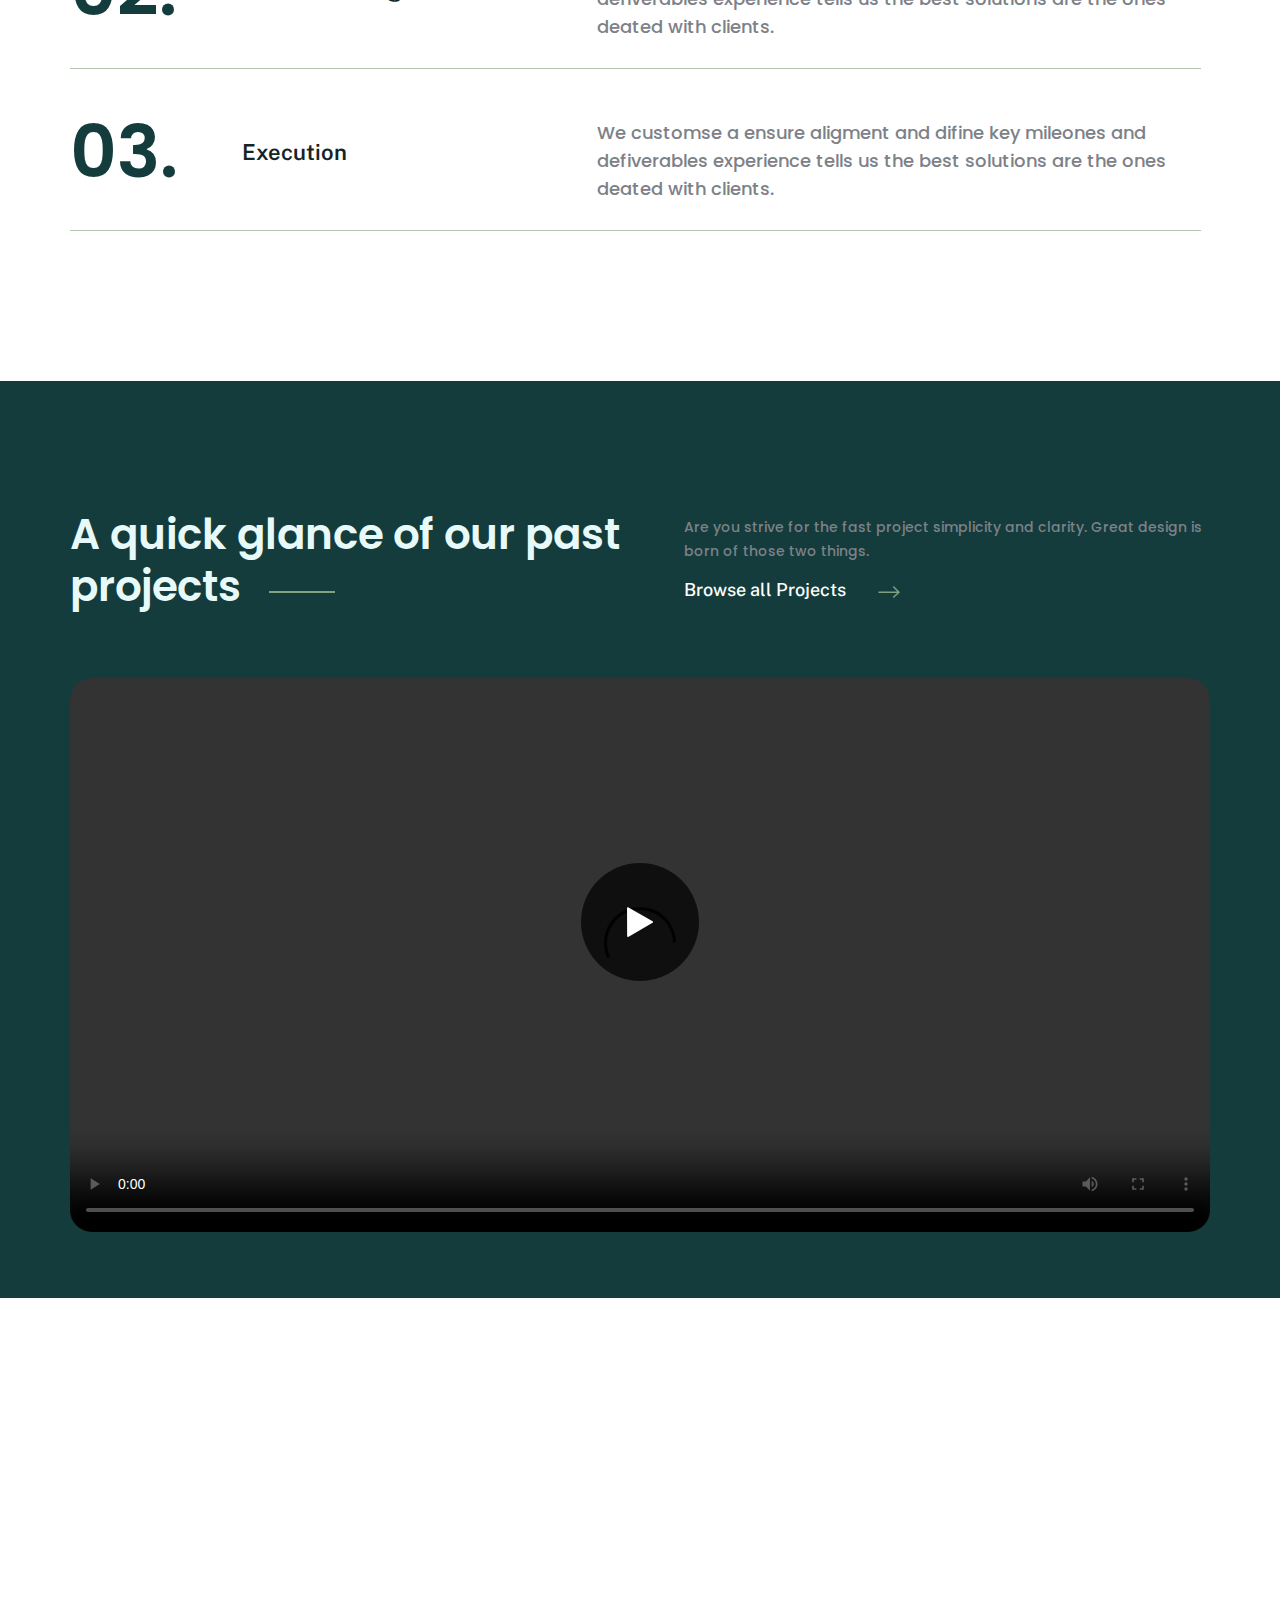
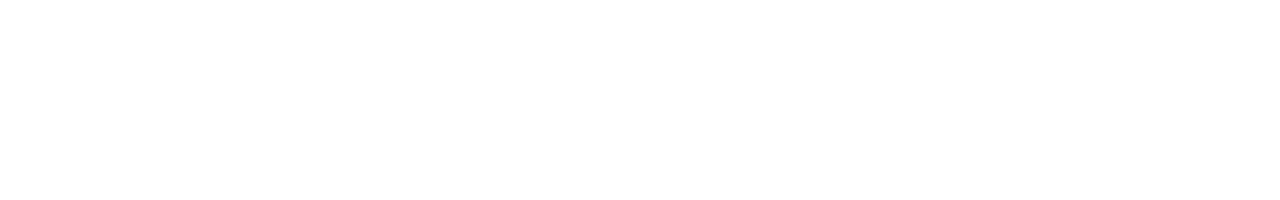
==== commit a8d1f79b: "create project" ====
--- a/index.html
+++ b/index.html
@@ -333,6 +333,49 @@
                 </div>
             </div>
         </section>
+
+        <!-- Projects -->
+        <section class="project">
+            <div class="container">
+                <div class="project__inner">
+
+                    <!-- project-heading -->
+                    <section class="heading project-heading">
+
+                        <h2 class="section-title heading-title project-title">A quick glance of our past projects
+                        </h2>
+
+
+                        <div class="info-heading-project">
+                            <p class="section-desc ">Are you strive for the fast project simplicity and clarity. Great
+                                design is born of those two things.
+                            </p>
+
+
+                            <h3 class="sub-desc">Browse all Projects</h3>
+                            <a href="#!" class="project-arrow">
+                                <svg class="project-arrow" width="22" height="12" viewBox="0 0 22 12" fill="none"
+                                    xmlns="http://www.w3.org/2000/svg">
+                                    <path d="M1 6.29415H21M21 6.29415L15.7059 1.00003M21 6.29415L15.7059 11"
+                                        stroke="#80a07b" stroke-width="1.5" stroke-linecap="round"
+                                        stroke-linejoin="round" />
+                                </svg>
+                            </a>
+
+                        </div>
+                    </section>
+
+                    <div class="video-button-play">
+                        <video controls class="project-video">
+                            <source src="./assets/video/video-projects.mp4" type="video/mp4">
+                            <source src="./assets/video/video-projects.mp4" type="video/webm">
+                        </video>
+
+                        <div class="btn-play-video"><img src="./assets/video/btn-play.svg" alt=""></div>
+                    </div>
+                </div>
+            </div>
+        </section>
     </main>
 </body>
 
--- a/assets/css/styles.css
+++ b/assets/css/styles.css
@@ -724,7 +724,7 @@
 /* ---------process----------- */
 .process {
   margin-top: 39px;
-  padding-top: 40px;
+  padding: 40px 0;
 }
 
 .process__row {
@@ -831,3 +831,71 @@
 .process__row:hover {
   background: #e2eddf;
 }
+
+/* PROJECTS */
+.project {
+  margin-top: 108px;
+  padding: 116px 0 63px;
+  background: #143c3c;
+}
+
+.project-heading {
+  display: flex;
+  align-items: start;
+  justify-content: space-between;
+}
+
+.project-title {
+  color: #e7f9f9;
+}
+
+.project-title::after {
+  background: #83a17d;
+}
+
+.sub-desc {
+  margin-top: 13px;
+  font-size: 1.8rem;
+  font-weight: 500;
+  line-height: 28px;
+  color: #ffffff;
+}
+
+.info-heading-project {
+  position: relative;
+}
+
+.project-arrow {
+  position: absolute;
+  left: 97px;
+  bottom: 3px;
+}
+
+.video-button-play {
+  position: relative;
+}
+
+.project-video {
+  margin-top: 65px;
+  width: 100%;
+  height: 554px;
+  border-radius: 22px;
+  object-fit: cover;
+}
+
+.btn-play-video {
+  position: absolute;
+  top: 250px;
+  left: 511px;
+  width: 118px;
+  height: 118px;
+  display: flex;
+  justify-content: center;
+  align-items: center;
+  border-radius: 50%;
+  background: #000000b2;
+}
+
+.video-button-play:hover .btn-play-video {
+  display: none;
+}
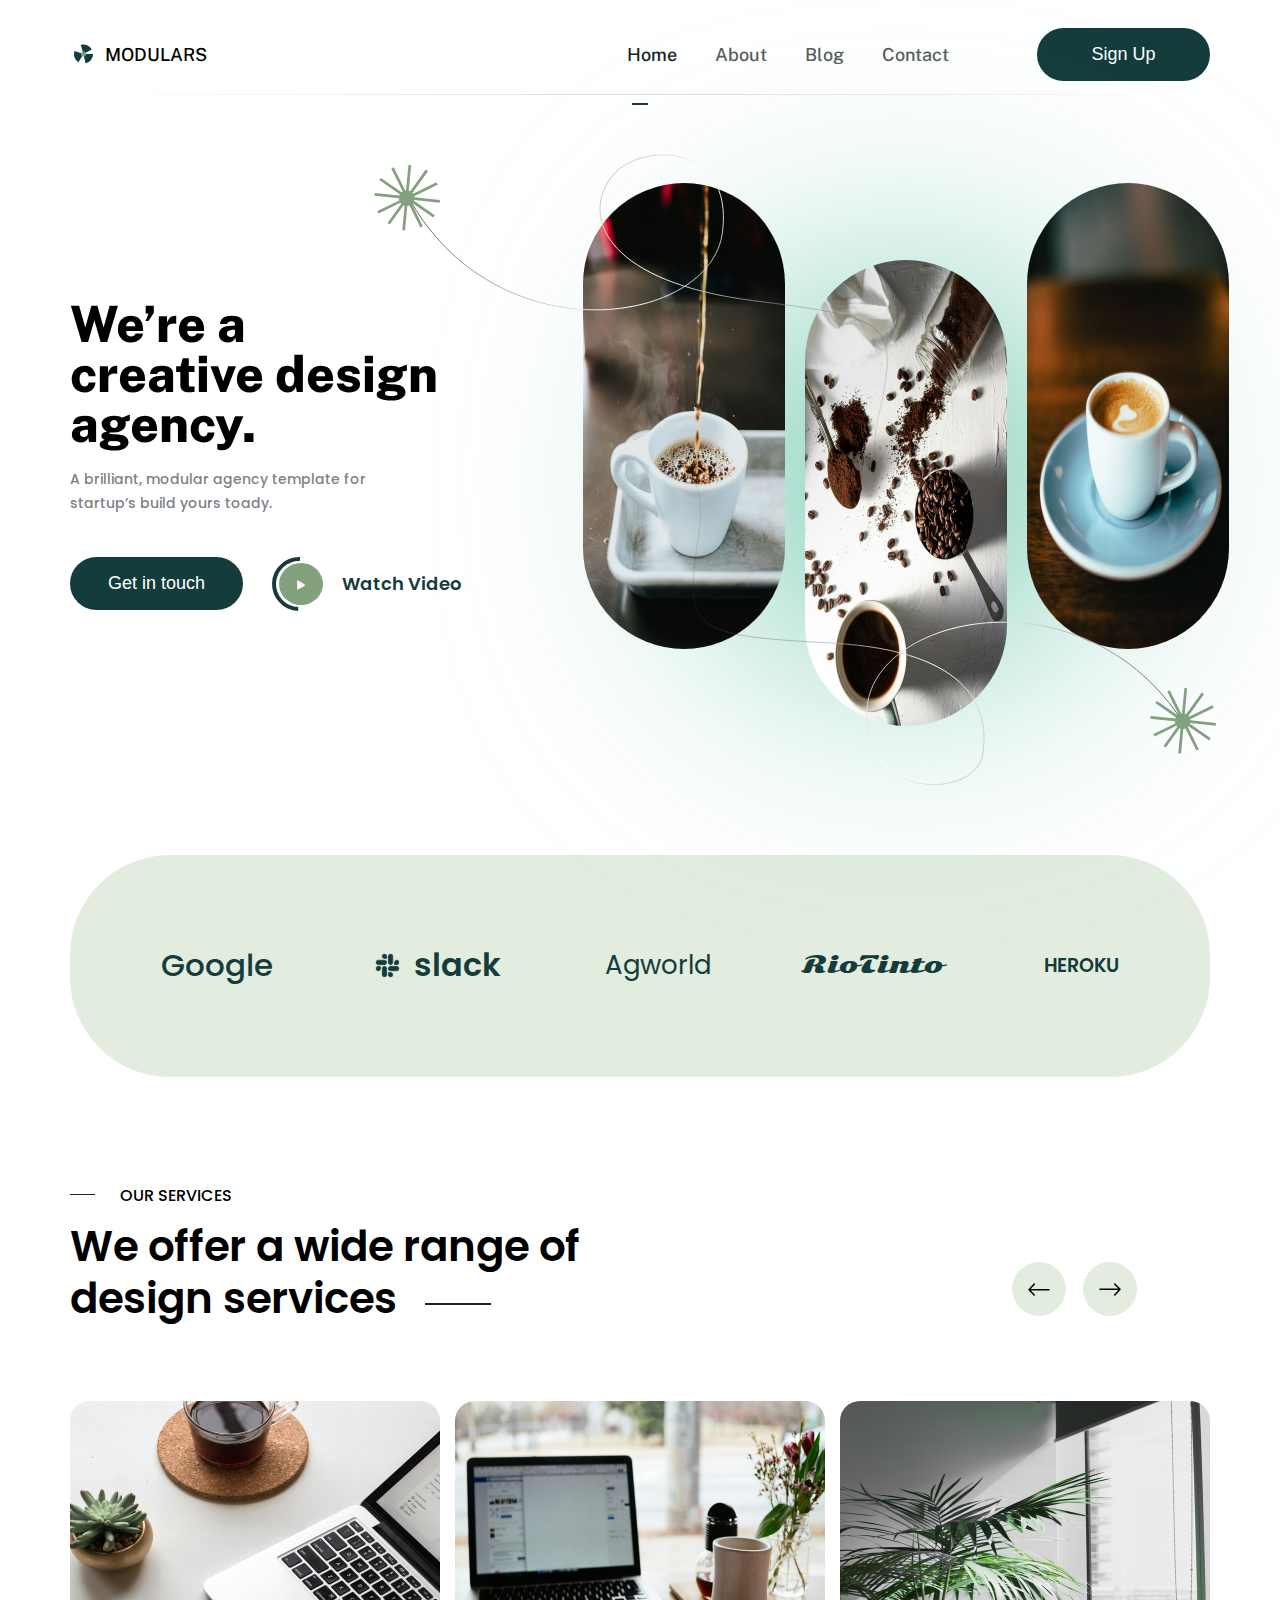
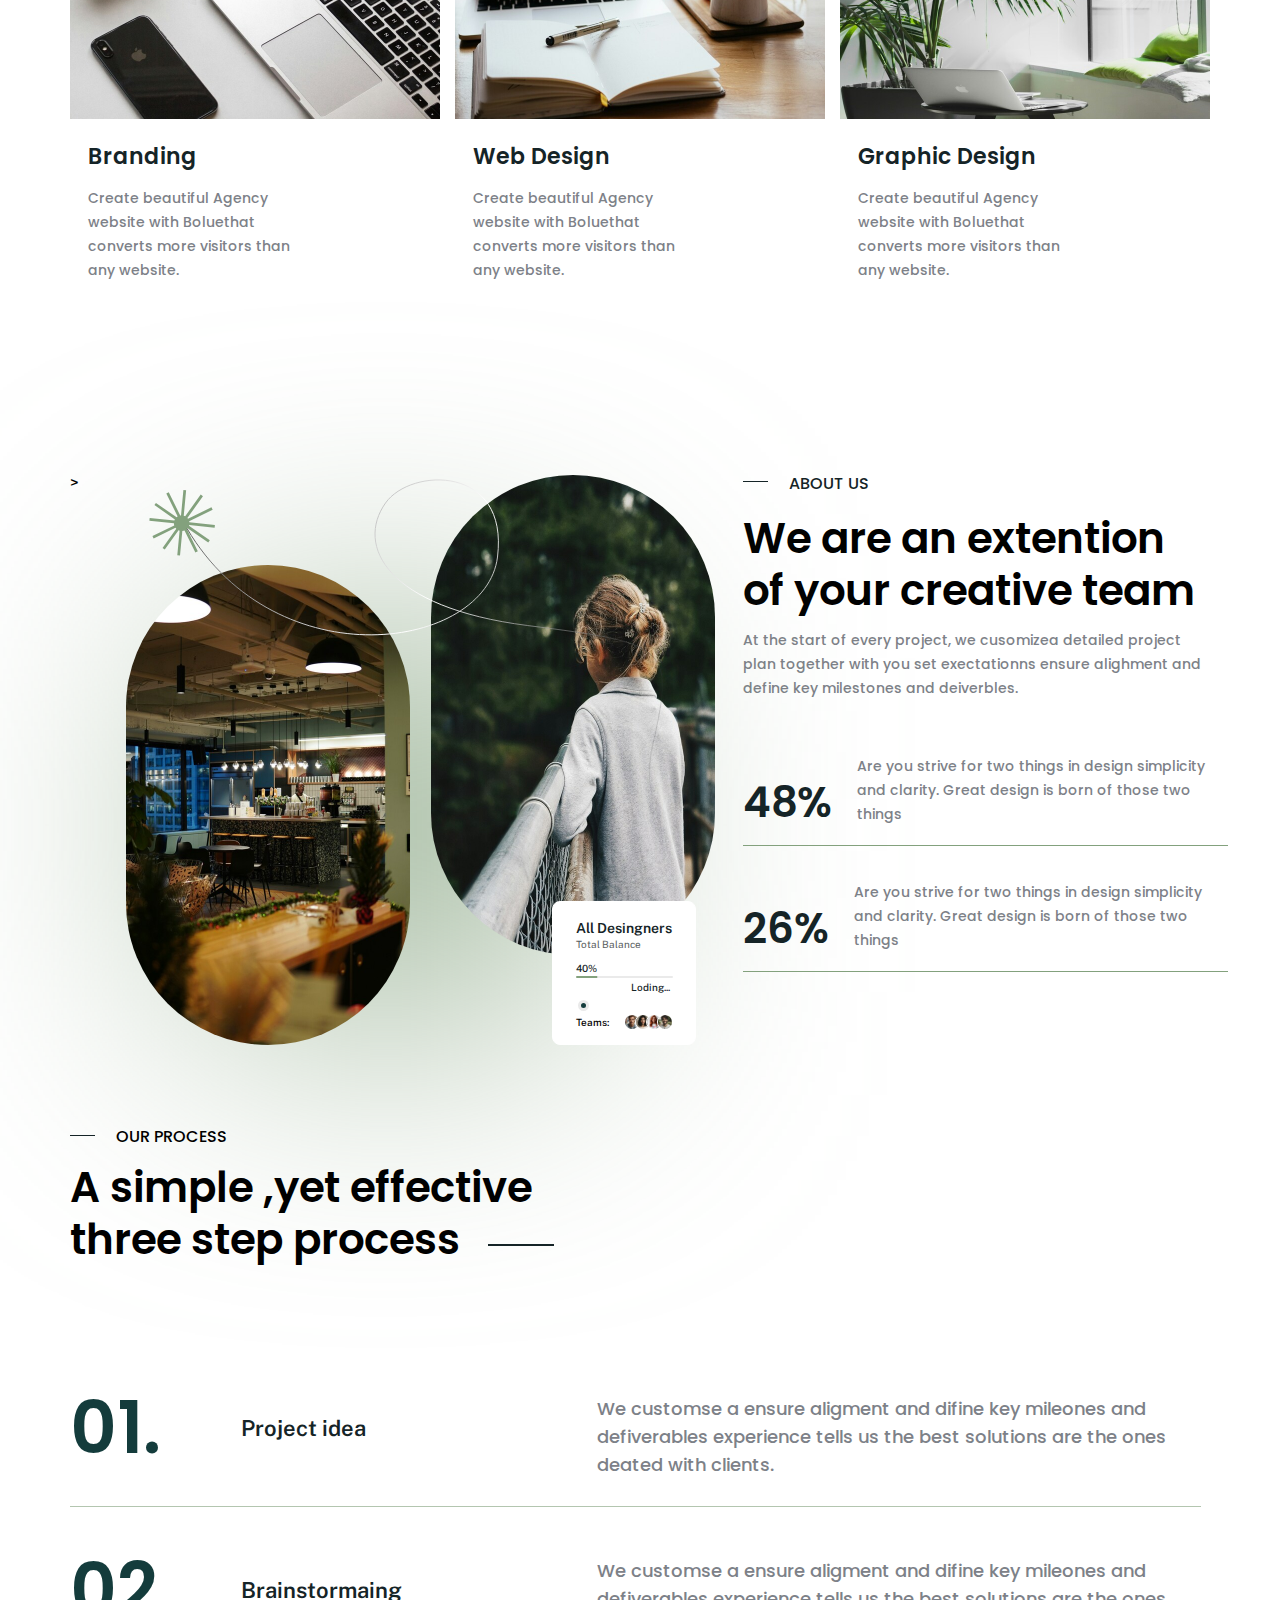
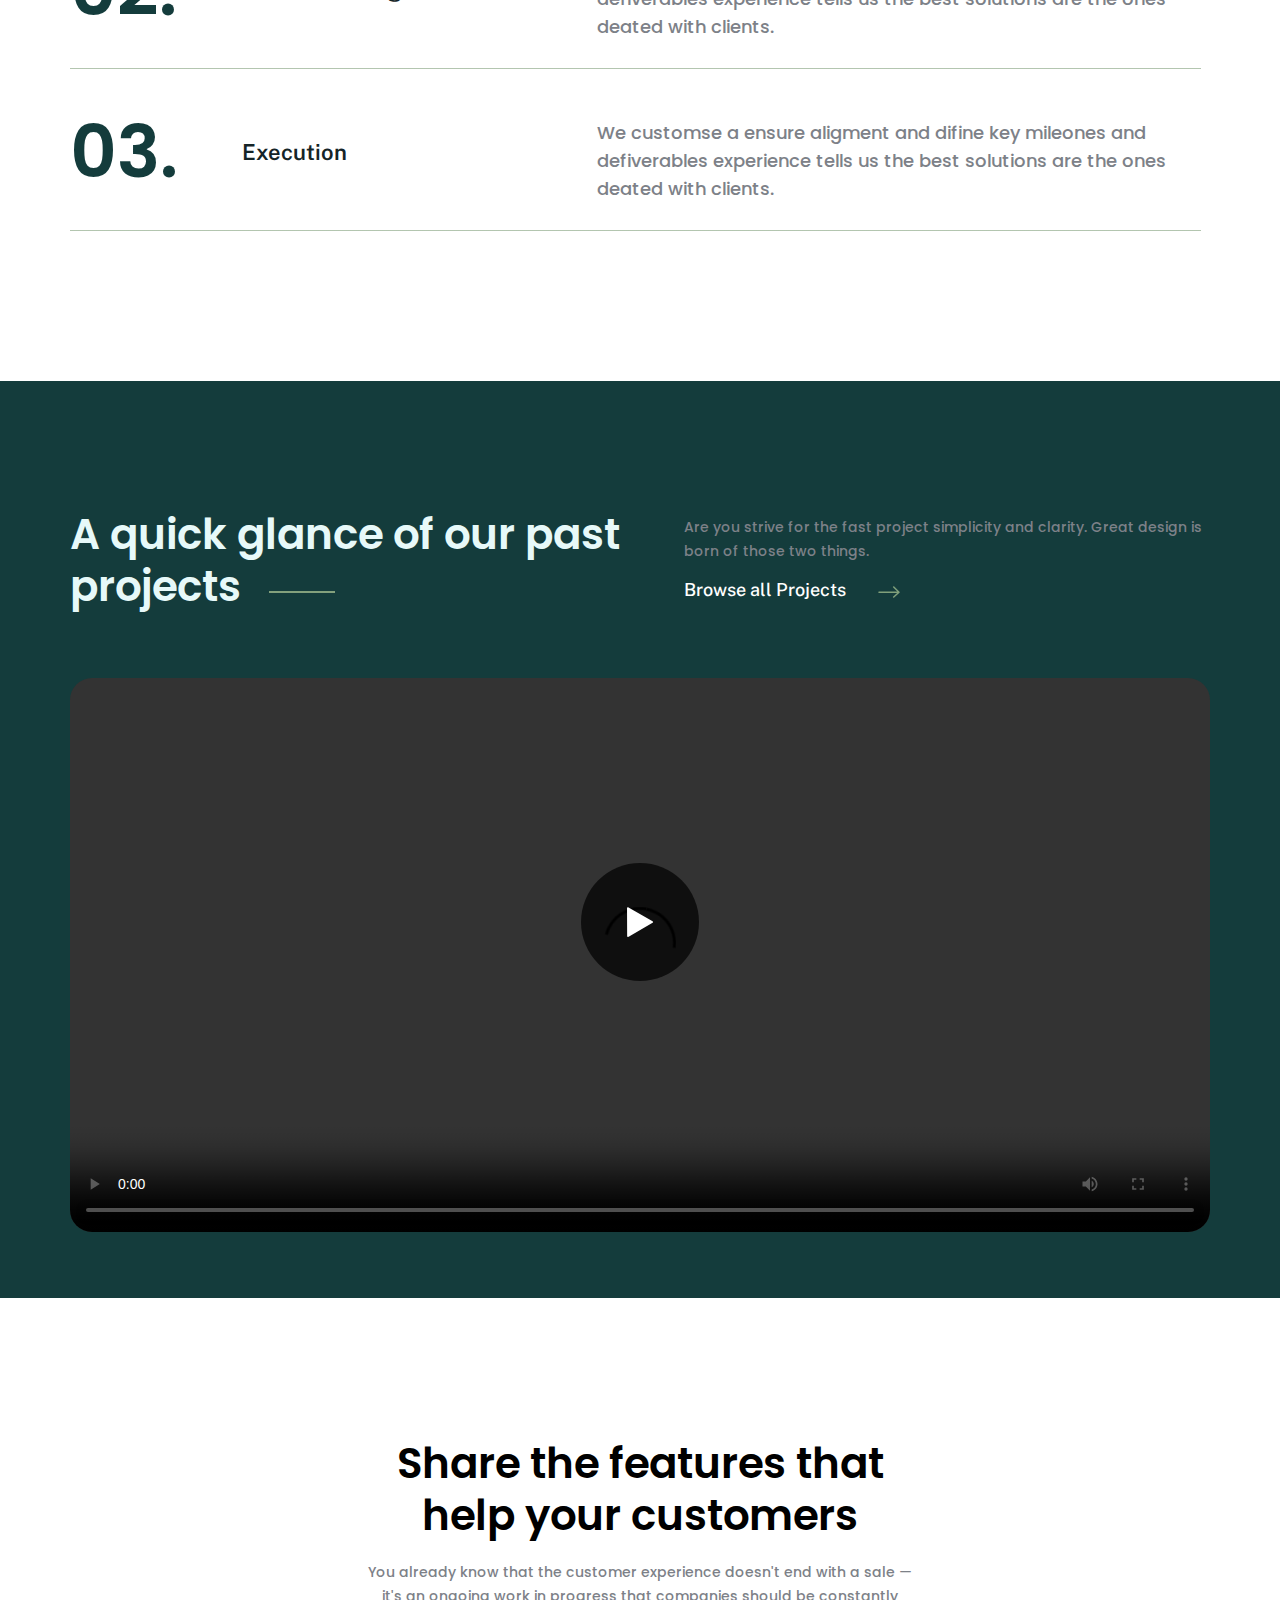
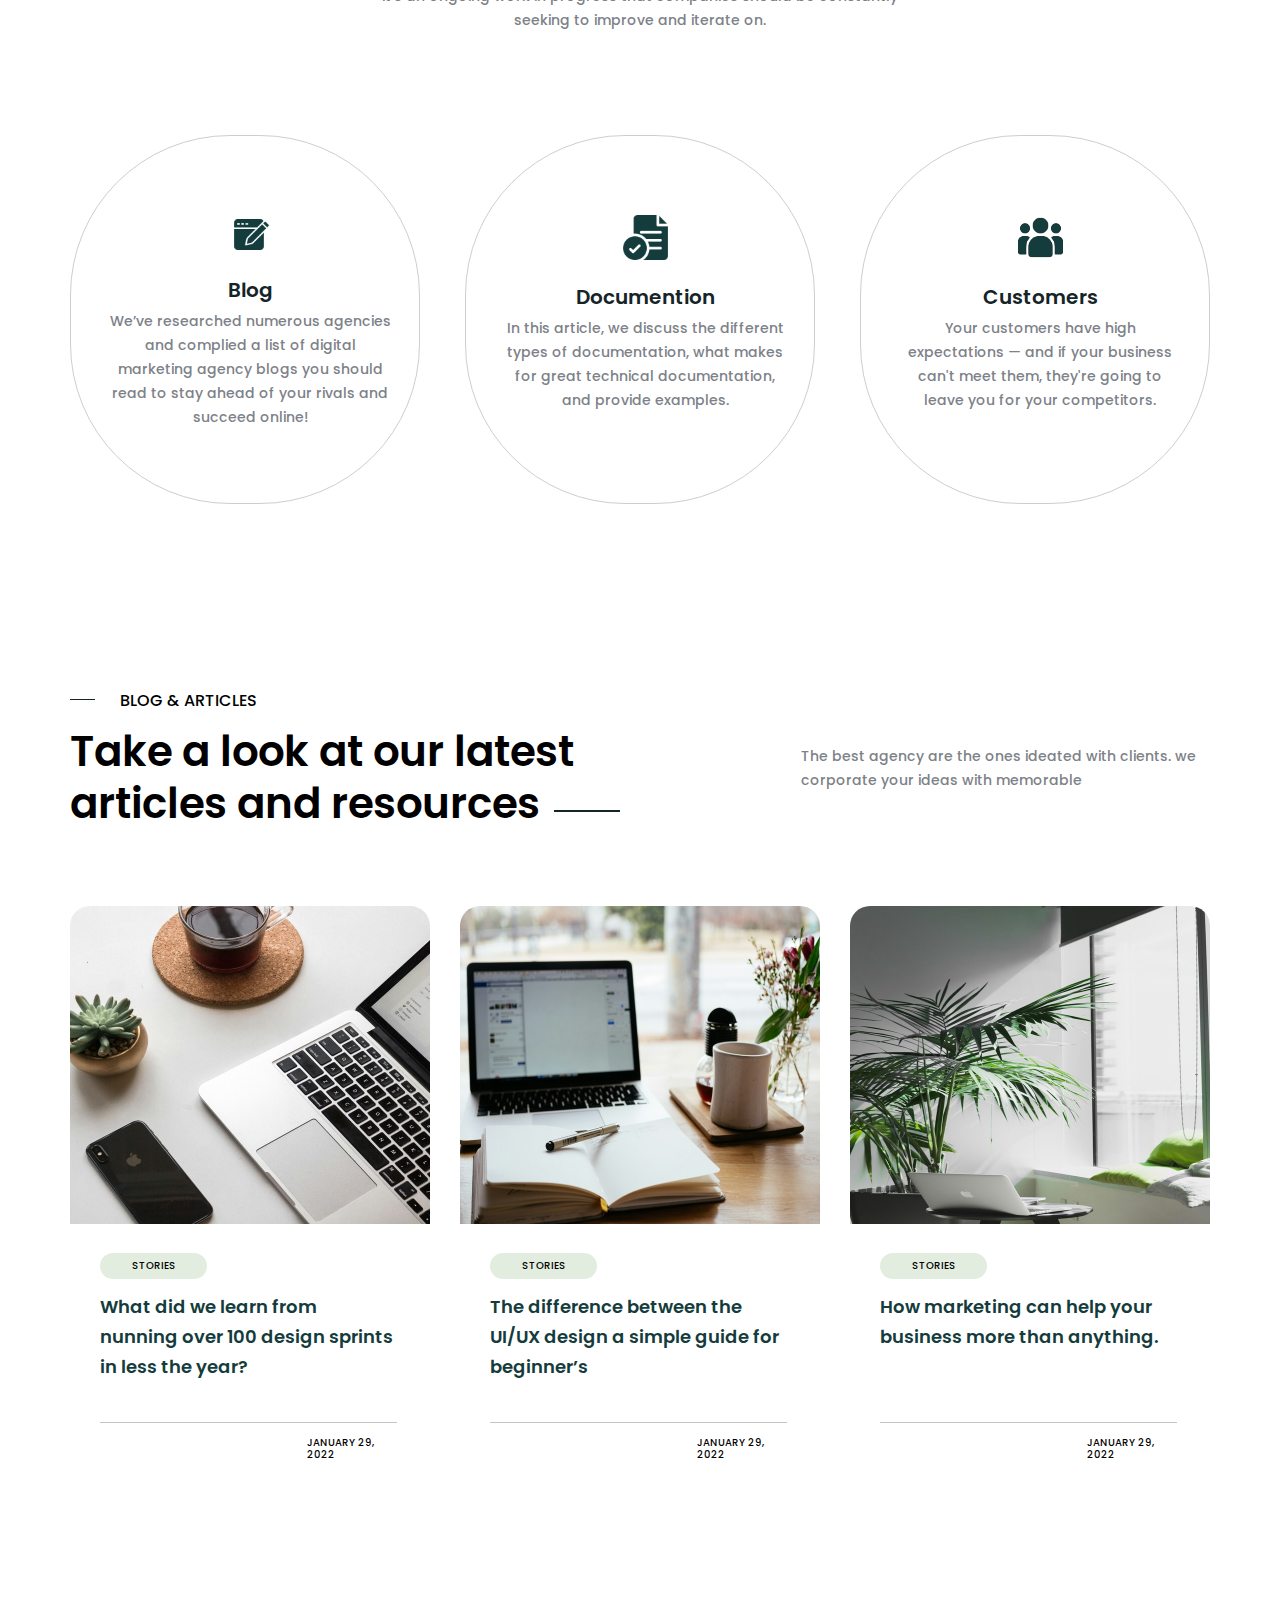
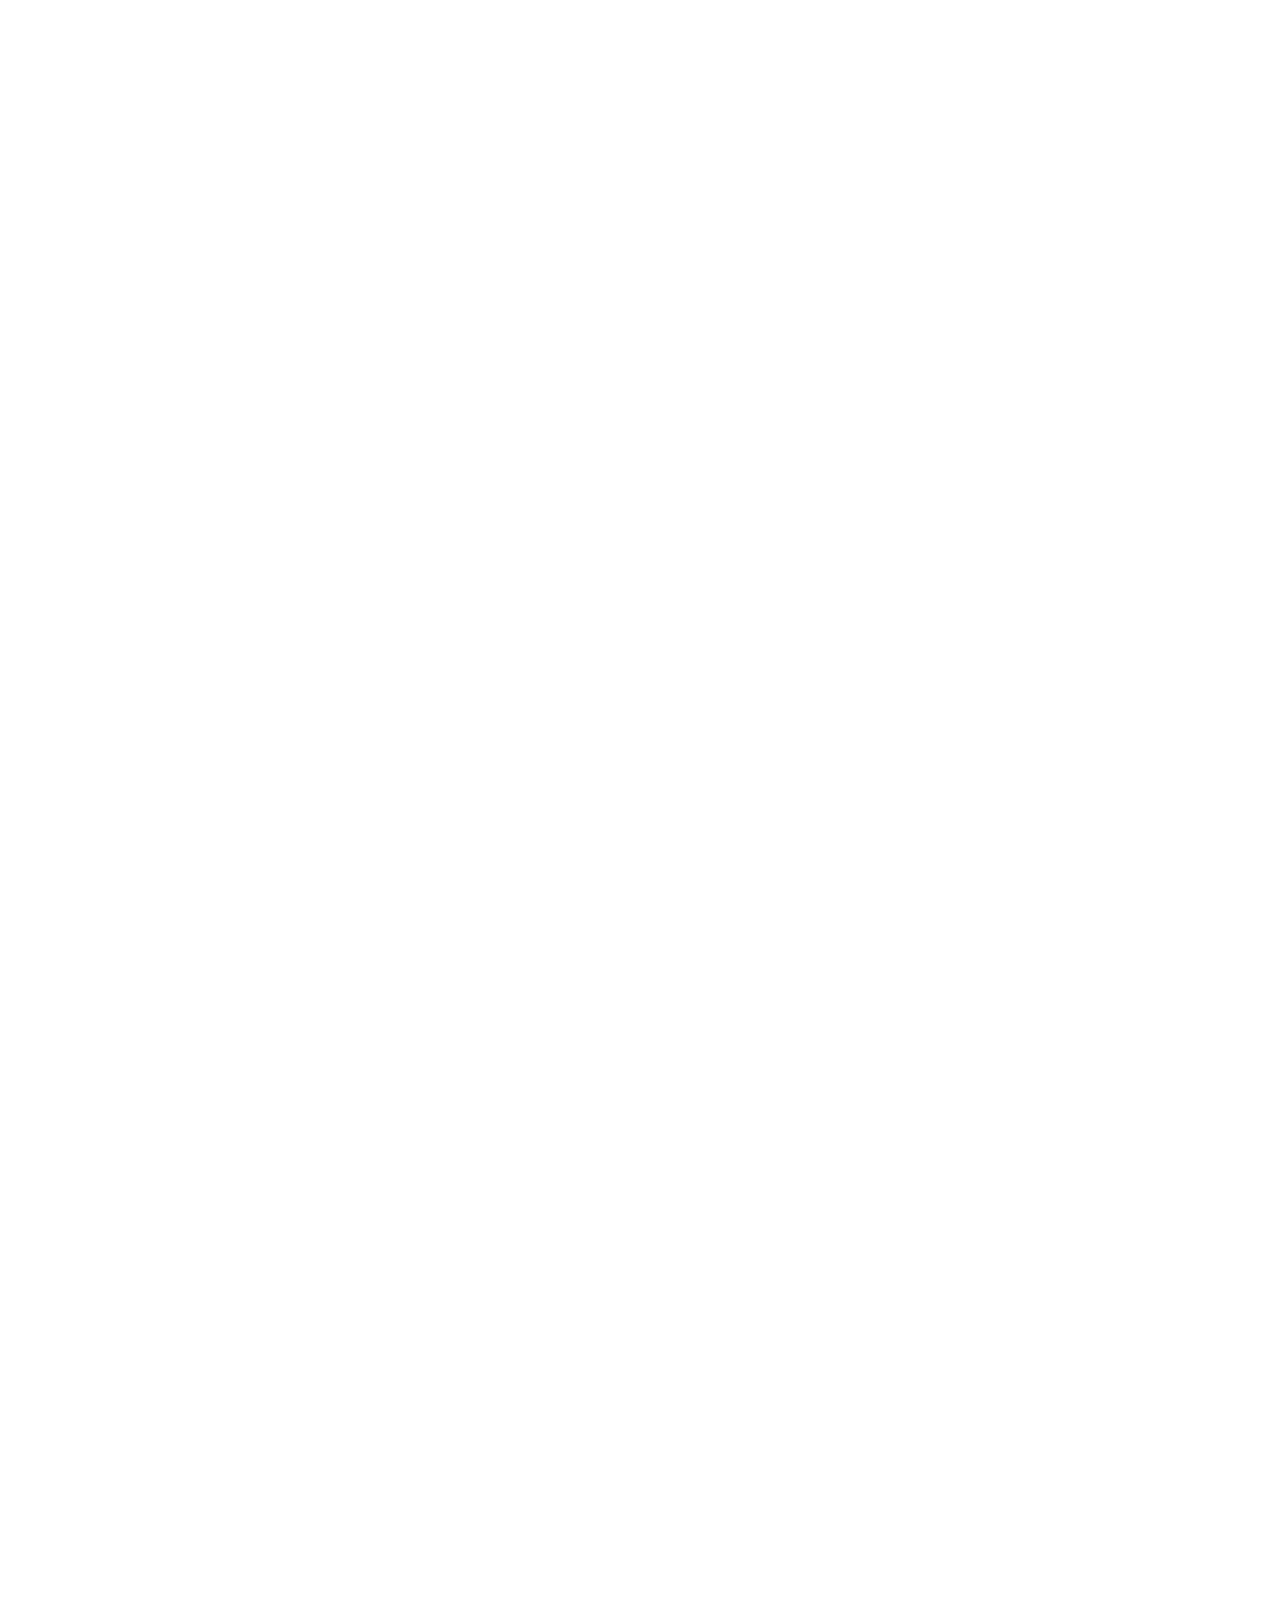
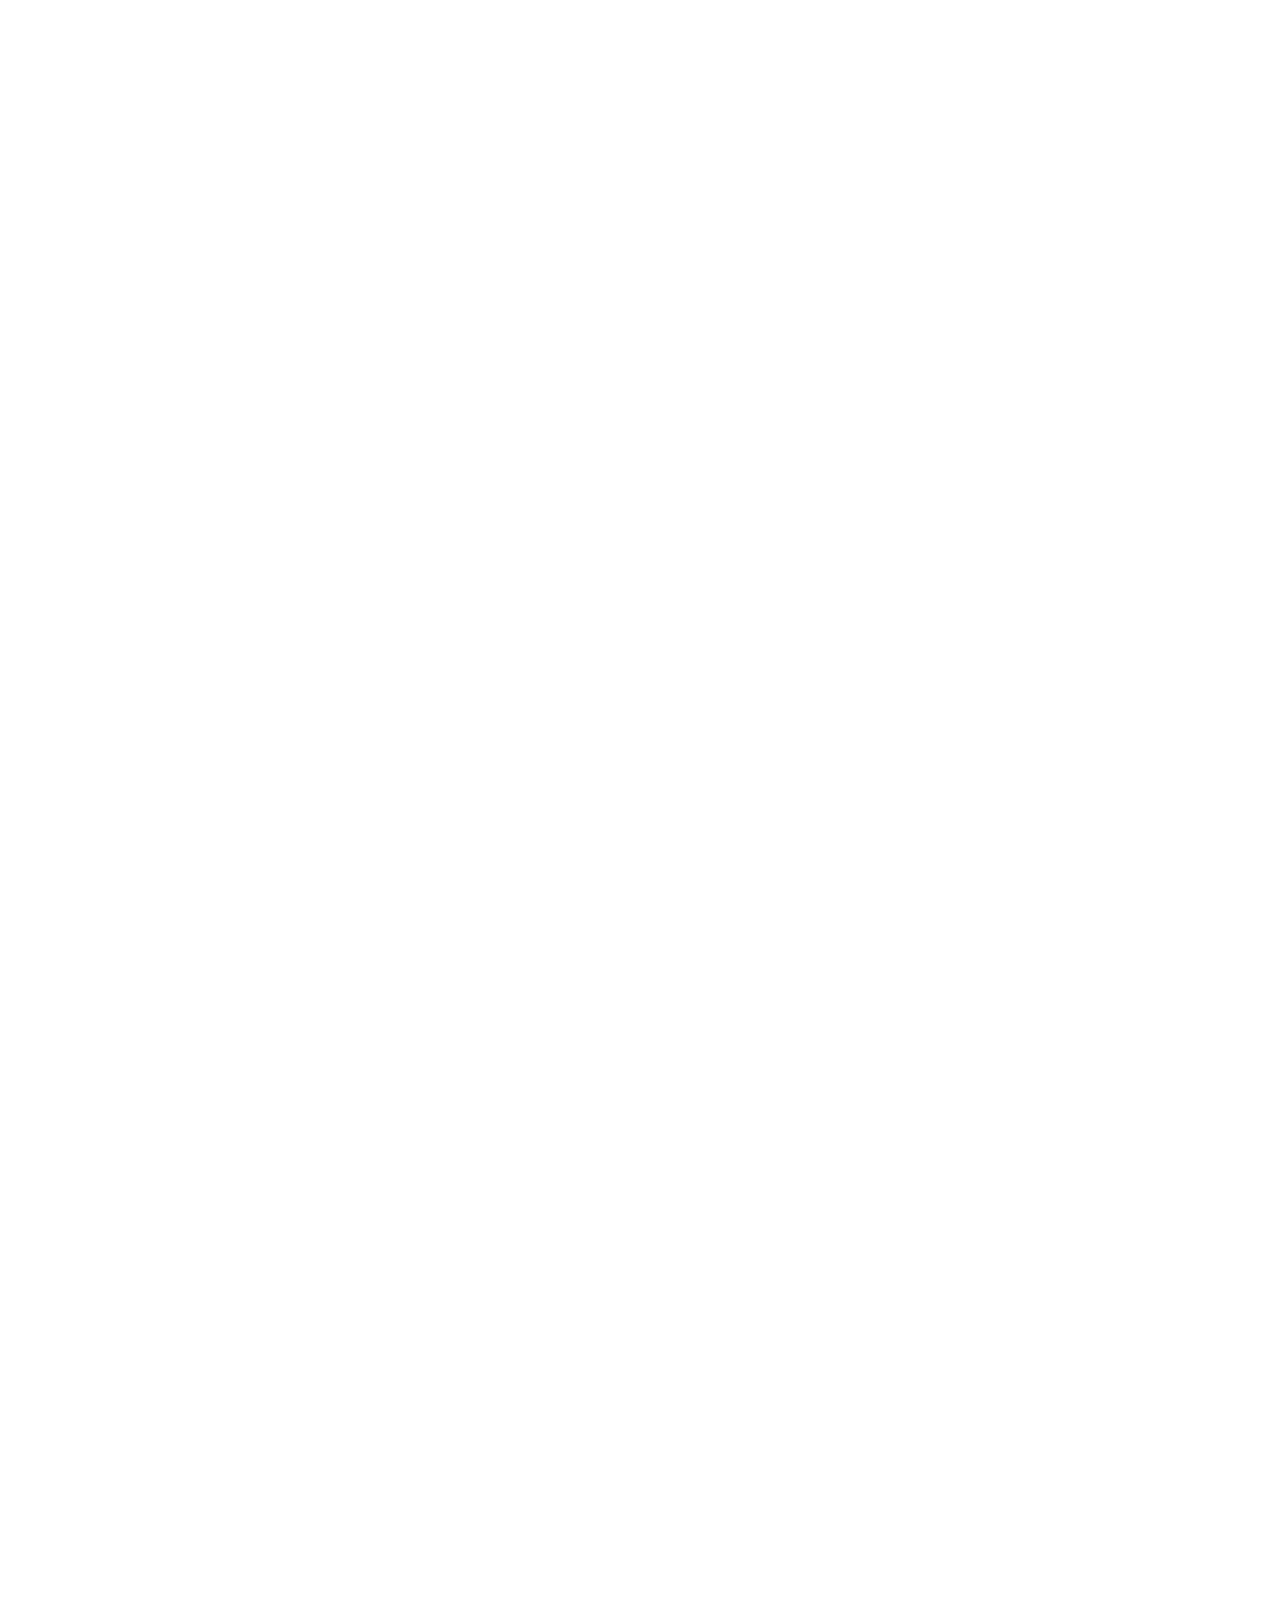
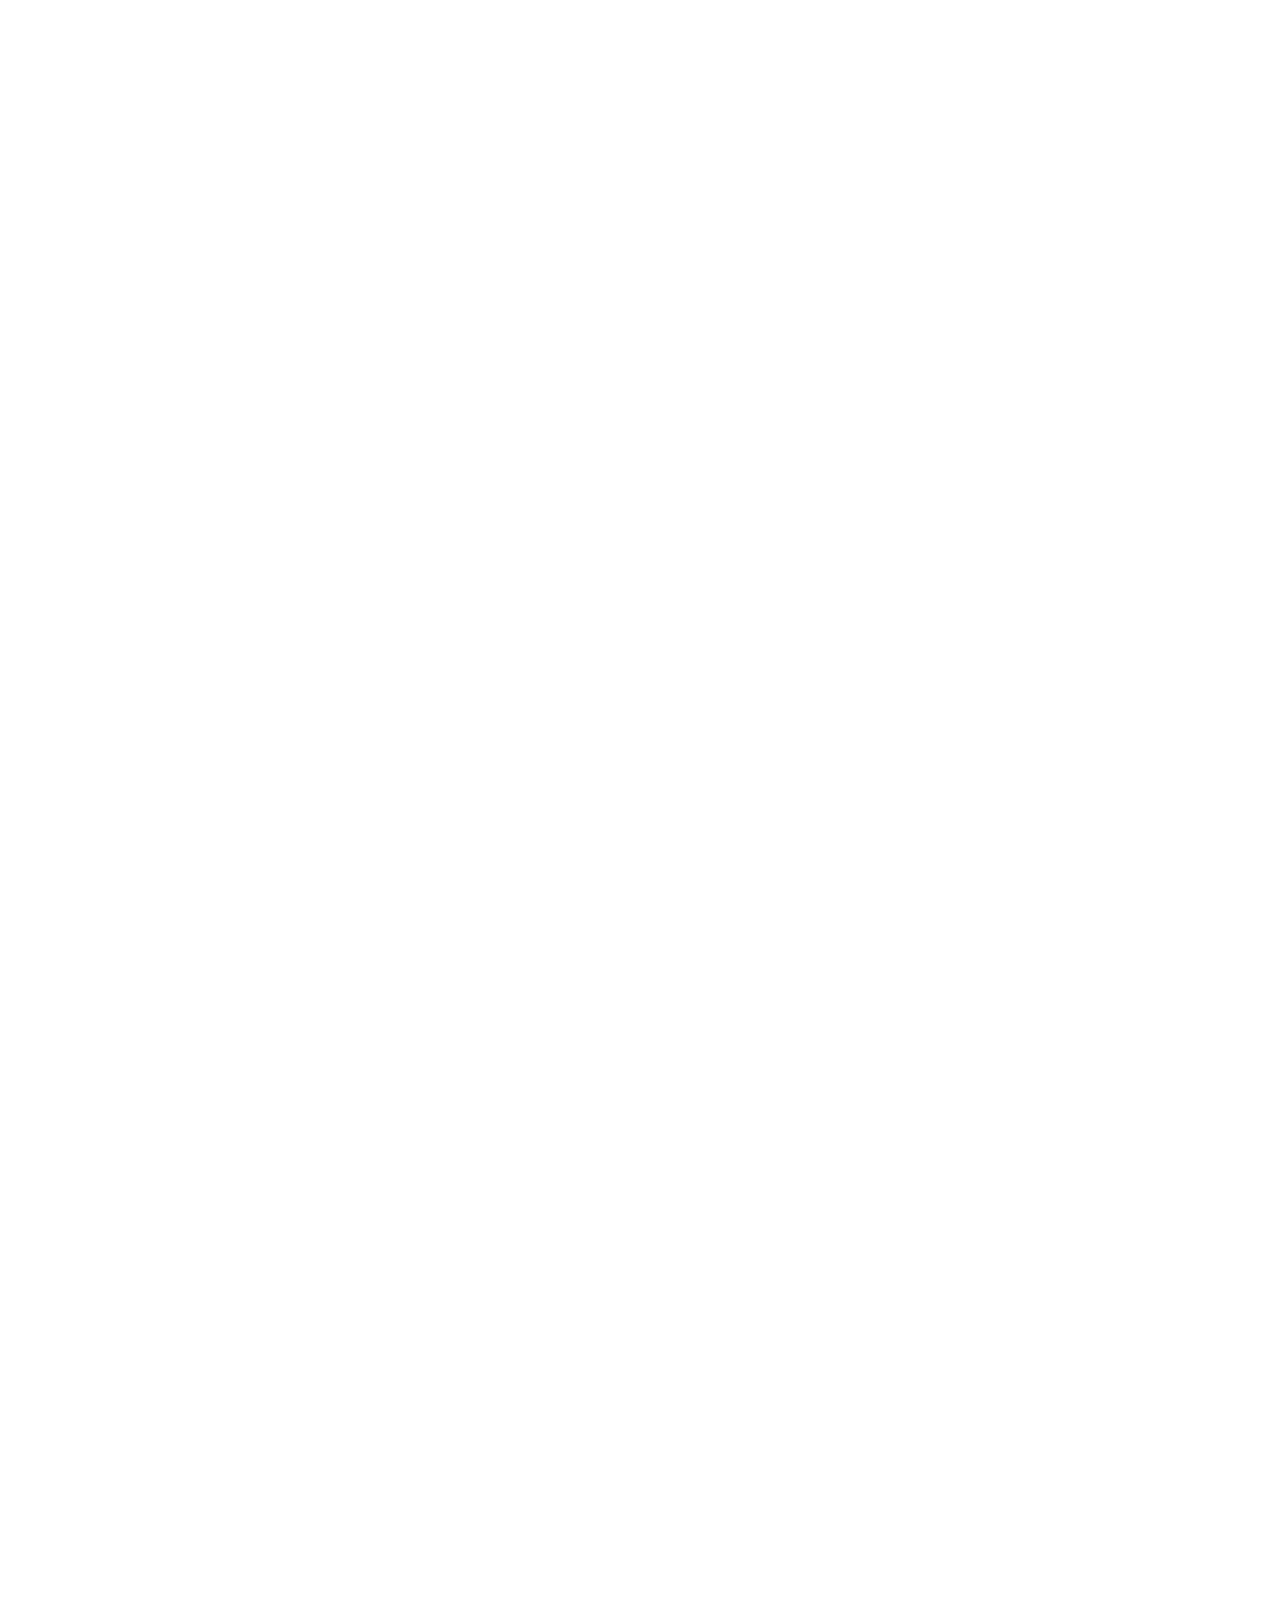
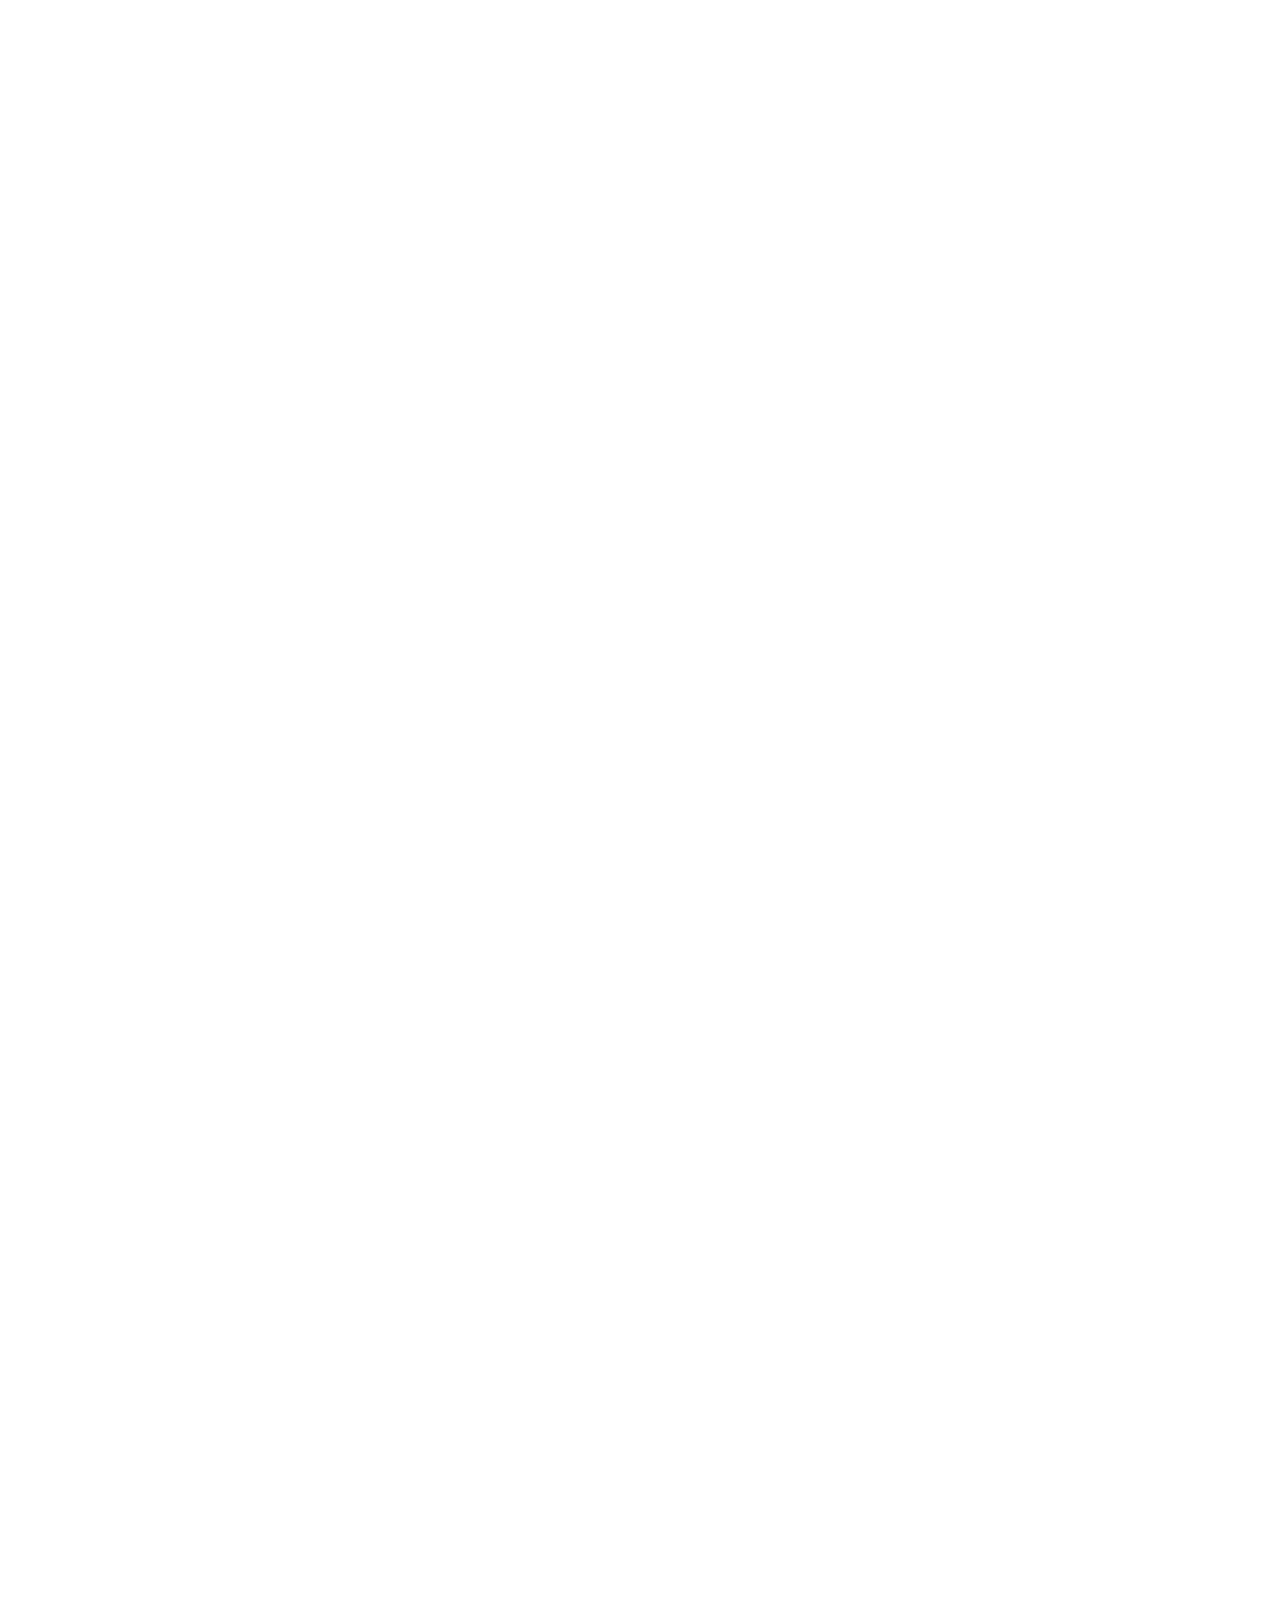
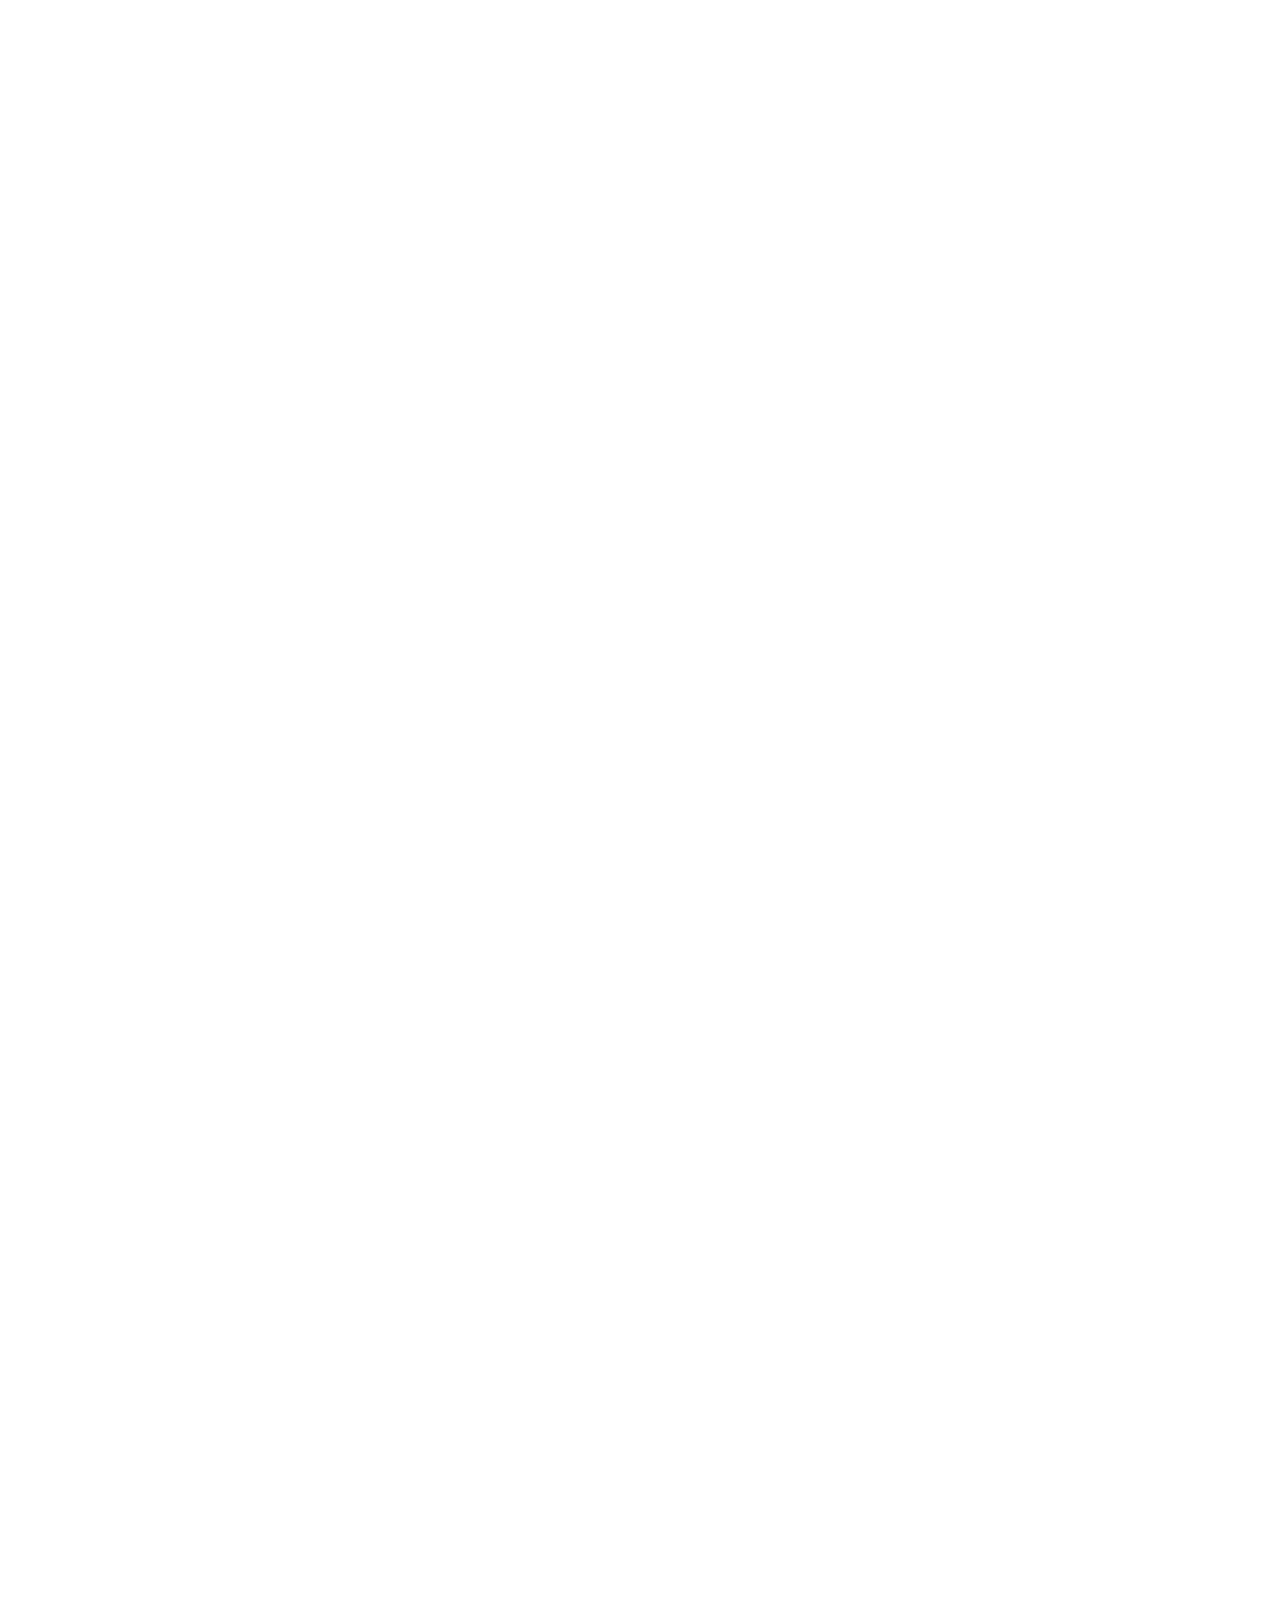
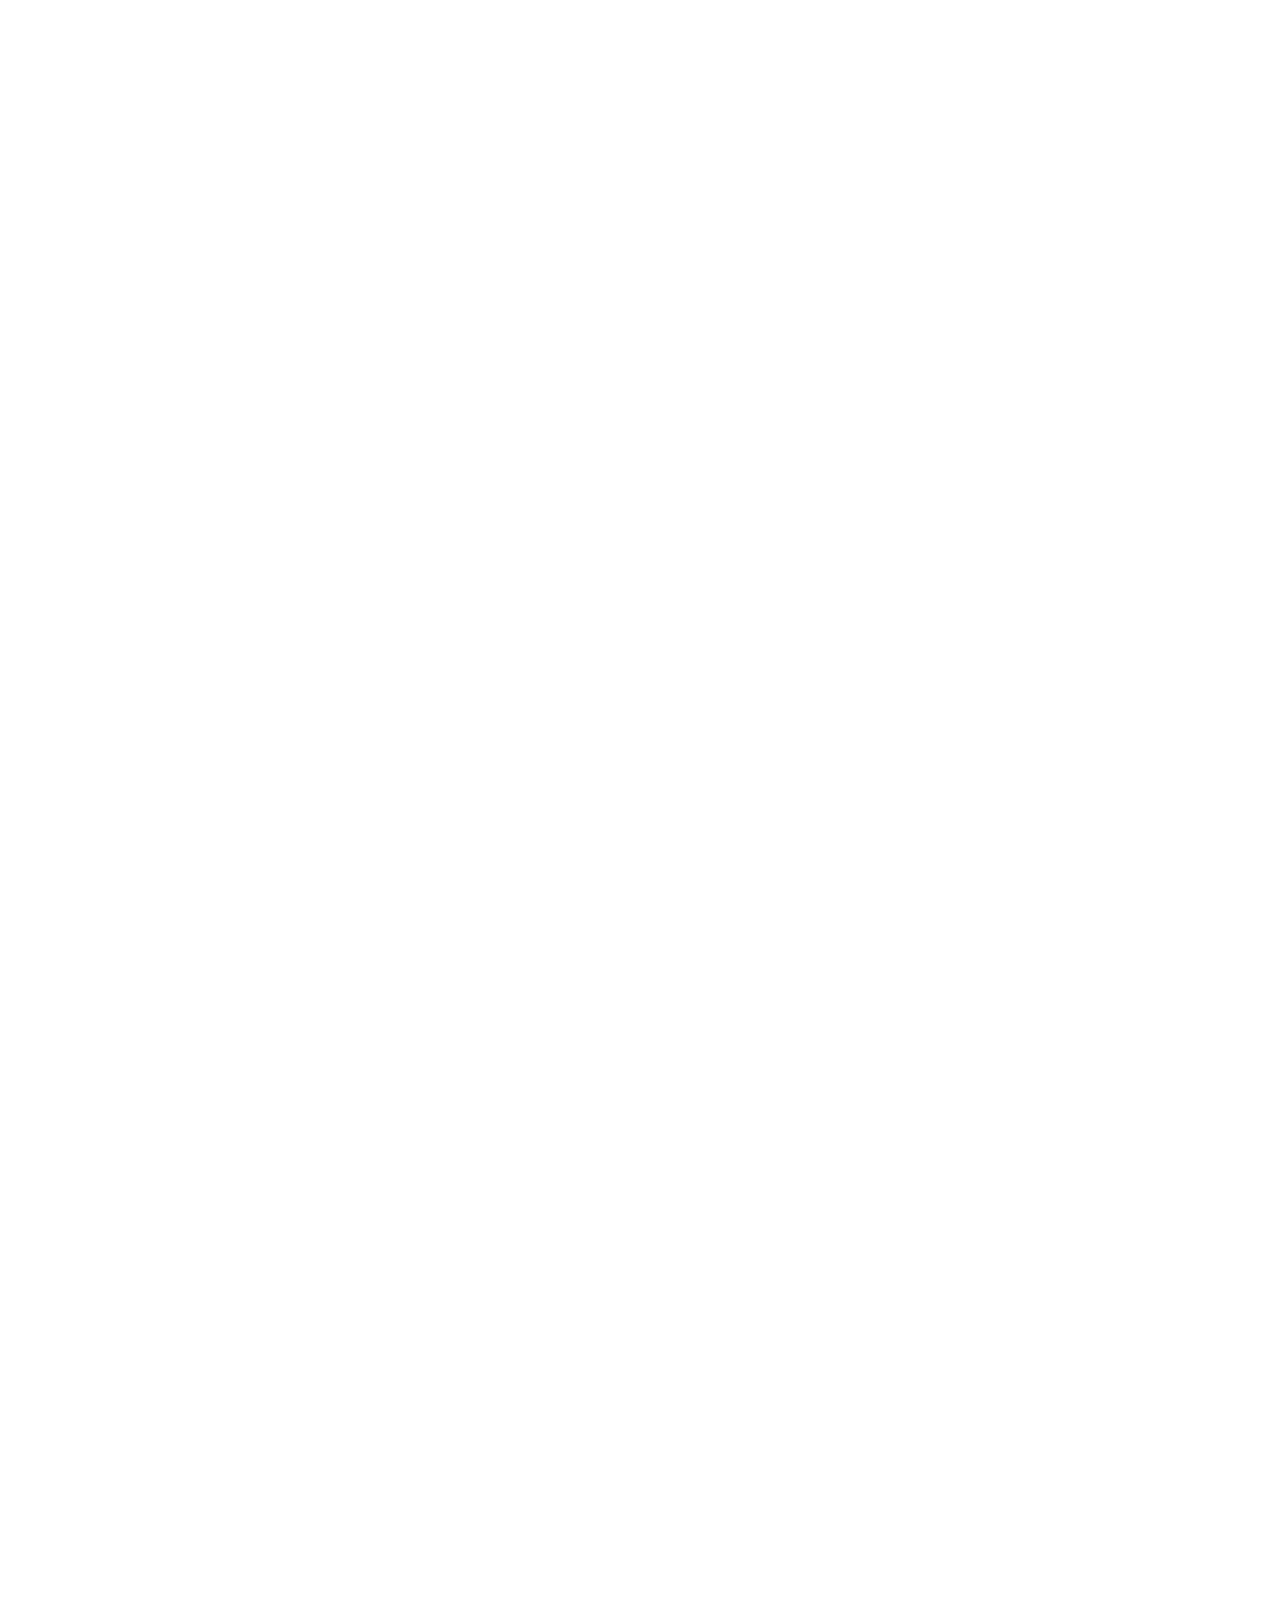
==== commit 123901aa: "create customers&blog" ====
--- a/index.html
+++ b/index.html
@@ -1,382 +1,737 @@
 <!DOCTYPE html>
 <html lang="en">
-
-<head>
-    <meta charset="UTF-8" />
-    <meta name="viewport" content="width=device-width, initial-scale=1.0" />
-    <title>My Project 05</title>
-
-    <!-- Reset -->
-    <link rel="stylesheet" href="./assets/css/reset.css" />
-
-    <!-- Font -->
-    <link rel="preconnect" href="https://fonts.googleapis.com" />
-    <link rel="preconnect" href="https://fonts.gstatic.com" crossorigin />
-    <link
-        href="https://fonts.googleapis.com/css2?family=Poppins:ital,wght@0,100;0,200;0,300;0,400;0,500;0,600;0,700;0,800;0,900;1,100;1,200;1,300;1,400;1,500;1,600;1,700;1,800;1,900&family=Public+Sans:ital,wght@0,100..900;1,100..900&display=swap"
-        rel="stylesheet" />
-
-    <link href="https://fonts.googleapis.com/css2?family=Sonsie+One&display=swap" rel="stylesheet">
-    <!-- Styles -->
-    <link rel="stylesheet" href="./assets/css/styles.css" />
-</head>
-
-<body style="height: 5000px">
-    <!-- --Header--- -->
-
-    <header class="header">
-        <div class="container">
-            <div class="header__inner">
-                <a href="#!" class="logo"><img src="./assets/icon/logo.svg" alt="logo" class="logo__img" />
-                    <div class="logo__text">MODULARS</div>
-                </a>
-                <div class="contact-cta">
-                    <nav class="nav-bar">
-                        <ul class="nav__list">
-                            <li class="nav-item">
-                                <a href="#!" class="active">Home</a>
+    <head>
+        <meta charset="UTF-8" />
+        <meta name="viewport" content="width=device-width, initial-scale=1.0" />
+        <title>My Project 05</title>
+
+        <!-- Reset -->
+        <link rel="stylesheet" href="./assets/css/reset.css" />
+
+        <!-- Font -->
+        <link rel="preconnect" href="https://fonts.googleapis.com" />
+        <link rel="preconnect" href="https://fonts.gstatic.com" crossorigin />
+        <link
+            href="https://fonts.googleapis.com/css2?family=Poppins:ital,wght@0,100;0,200;0,300;0,400;0,500;0,600;0,700;0,800;0,900;1,100;1,200;1,300;1,400;1,500;1,600;1,700;1,800;1,900&family=Public+Sans:ital,wght@0,100..900;1,100..900&display=swap"
+            rel="stylesheet"
+        />
+
+        <link
+            href="https://fonts.googleapis.com/css2?family=Sonsie+One&display=swap"
+            rel="stylesheet"
+        />
+        <!-- Styles -->
+        <link rel="stylesheet" href="./assets/css/styles.css" />
+    </head>
+
+    <body style="height: 5000px">
+        <!-- --Header--- -->
+
+        <header class="header">
+            <div class="container">
+                <div class="header__inner">
+                    <a href="#!" class="logo"
+                        ><img
+                            src="./assets/icon/logo.svg"
+                            alt="logo"
+                            class="logo__img"
+                        />
+                        <div class="logo__text">MODULARS</div>
+                    </a>
+                    <div class="contact-cta">
+                        <nav class="nav-bar">
+                            <ul class="nav__list">
+                                <li class="nav-item">
+                                    <a href="#!" class="active">Home</a>
+                                </li>
+                                <li class="nav-item">
+                                    <a href="#!" class="active-nav">About</a>
+                                </li>
+                                <li class="nav-item">
+                                    <a href="#!" class="active-nav">Blog</a>
+                                </li>
+                                <li class="nav-item">
+                                    <a href="#!" class="active-nav">Contact</a>
+                                </li>
+                            </ul>
+                        </nav>
+                        <button class="btn btn__header">Sign Up</button>
+                    </div>
+                </div>
+                <div class="reactangle__header"></div>
+            </div>
+        </header>
+
+        <!-- Hero -->
+        <section class="hero">
+            <div class="container">
+                <div class="hero__inner">
+                    <!-- hero__content -->
+                    <section class="hero__content">
+                        <h1 class="section-heading hero-heading">
+                            We’re a creative design agency.
+                        </h1>
+                        <p class="section-desc hero__desc">
+                            A brilliant, modular agency template for startup’s
+                            build yours toady.
+                        </p>
+                        <div class="hero__cta">
+                            <button type="submit" class="btn hero__btn">
+                                Get in touch
+                            </button>
+                            <div class="contact-video">
+                                <a href="#!" class="play-icon">
+                                    <svg
+                                        class="icon-img"
+                                        width="8"
+                                        height="10"
+                                        viewBox="0 0 8 10"
+                                        fill="currentColor"
+                                        xmlns="http://www.w3.org/2000/svg"
+                                    >
+                                        <path
+                                            d="M7.48979 4.22586C8.15106 4.61996 8.13773 5.58212 7.4658 5.95775L1.49682 9.29454C0.824887 9.67017 -0.00170366 9.17755 0.00896126 8.40782L0.103701 1.57014C0.114366 0.800411 0.954284 0.330874 1.61555 0.724974L7.48979 4.22586Z"
+                                            fill="#FEF6FB"
+                                        />
+                                    </svg>
+                                </a>
+                                <a href="#!" class="play-video">Watch Video</a>
+                            </div>
+                        </div>
+                    </section>
+
+                    <!-- hero__image -->
+                    <section class="hero__image">
+                        <!-- BackGround-img -->
+
+                        <img
+                            src="./assets/img/hero1.jpg"
+                            alt=""
+                            class="hero__img"
+                        /><img
+                            src="./assets/img/hero2.jpg"
+                            alt=""
+                            class="hero__img hero__img--bottom"
+                        /><img
+                            src="./assets/img/hero3.jpg"
+                            alt=""
+                            class="hero__img"
+                        />
+
+                        <!-- string -->
+
+                        <img
+                            src="./assets/icon/string.svg"
+                            alt=""
+                            class="string__hero--left-top string"
+                        />
+                        <img
+                            src="./assets/icon/extra.svg"
+                            alt=""
+                            class="extra__hero--left-top extra"
+                        />
+                        <img
+                            src="./assets/icon/string2.svg"
+                            alt=""
+                            class="string__hero--right-bottom string"
+                        /><img
+                            src="./assets/icon/extra.svg"
+                            alt=""
+                            class="extra__hero--right-bottom extra"
+                        />
+
+                        <div class="circle-bg-hero"></div>
+                    </section>
+                </div>
+            </div>
+        </section>
+
+        <main style="height: 50000px;">
+            <!-- List-logo -->
+            <section class="contact-logo">
+                <div class="container">
+                    <div class="contact-logo__inner">
+                        <ul class="list-logo">
+                            <li class="logo-item">
+                                <a href="#!" class="Google"> Google</a>
                             </li>
-                            <li class="nav-item">
-                                <a href="#!" class="active-nav">About</a>
+                            <li class="logo-item">
+                                <a href="#!" class="slack">
+                                    <img
+                                        src="./assets/img/logo-slack.svg"
+                                        alt=""
+                                        class="logo-slack"
+                                    />
+                                    <span class="slack-text">slack</span></a
+                                >
                             </li>
-                            <li class="nav-item">
-                                <a href="#!" class="active-nav">Blog</a>
+                            <li class="logo-item">
+                                <a href="#!" class="Agworld">
+                                    <img
+                                        src="./assets/img/logo-Agworld.svg"
+                                        alt=""
+                                        class="logo-Agworld"
+                                    />
+                                    <span class="Agworld-text">Agworld</span></a
+                                >
                             </li>
-                            <li class="nav-item">
-                                <a href="#!" class="active-nav">Contact</a>
+                            <li class="logo-item">
+                                <a href="#!" class="RioTinto">RioTinto</a>
+                            </li>
+                            <li class="logo-item">
+                                <a href="#!" class="HEROKU">
+                                    <img
+                                        src="./assets/img/logo-HEROKU.svg"
+                                        alt=""
+                                        class="logo-HEROKU"
+                                    />
+                                    <span class="HEROKU-text">HEROKU</span></a
+                                >
                             </li>
                         </ul>
-                    </nav>
-                    <button class="btn btn__header">Sign Up</button>
-                </div>
-            </div>
-            <div class="reactangle__header"></div>
-        </div>
-    </header>
-
-    <!-- Hero -->
-    <section class="hero">
-        <div class="container">
-            <div class="hero__inner">
-                <!-- hero__content -->
-                <section class="hero__content">
-                    <h1 class="section-heading hero-heading">
-                        We’re a creative design agency.
-                    </h1>
-                    <p class="section-desc hero__desc">
-                        A brilliant, modular agency template for startup’s
-                        build yours toady.
-                    </p>
-                    <div class="hero__cta">
-                        <button type="submit" class="btn hero__btn">
-                            Get in touch
-                        </button>
-                        <div class="contact-video">
-                            <a href="#!" class="play-icon">
-                                <svg class="icon-img" width="8" height="10" viewBox="0 0 8 10" fill="currentColor"
-                                    xmlns="http://www.w3.org/2000/svg">
-                                    <path
-                                        d="M7.48979 4.22586C8.15106 4.61996 8.13773 5.58212 7.4658 5.95775L1.49682 9.29454C0.824887 9.67017 -0.00170366 9.17755 0.00896126 8.40782L0.103701 1.57014C0.114366 0.800411 0.954284 0.330874 1.61555 0.724974L7.48979 4.22586Z"
-                                        fill="#FEF6FB" />
-                                </svg>
-                            </a>
-                            <a href="#!" class="play-video">Watch Video</a>
+                    </div>
+                </div>
+            </section>
+
+            <!-- Service -->
+            <section class="service">
+                <div class="container">
+                    <div class="service__inner">
+                        <!-- service-heading -->
+                        <section class="service-heading heading">
+                            <div class="service__info-heading info-heading">
+                                <h3 class="service__sub-heading sub-heading">
+                                    OUR SERVICES
+                                </h3>
+                                <h2
+                                    class="section-title service-title heading-title"
+                                >
+                                    We offer a wide range of design services
+                                </h2>
+                            </div>
+                            <div class="service__arrow">
+                                <button class="arrow" type="submit">
+                                    <svg
+                                        width="22"
+                                        height="13"
+                                        viewBox="0 0 22 13"
+                                        fill="currentColor"
+                                        xmlns="http://www.w3.org/2000/svg"
+                                    >
+                                        <path
+                                            d="M21 6.82353H0.999999M0.999999 6.82353L6.29412 1M0.999999 6.82353L6.29412 12"
+                                            stroke="currentColor"
+                                            stroke-width="1.5"
+                                            stroke-linecap="round"
+                                            stroke-linejoin="round"
+                                        />
+                                    </svg>
+                                </button>
+                                <button class="arrow" type="submit">
+                                    <svg
+                                        class="arrow-right"
+                                        width="22"
+                                        height="13"
+                                        viewBox="0 0 22 13"
+                                        fill="currentColor"
+                                        xmlns="http://www.w3.org/2000/svg"
+                                    >
+                                        <path
+                                            d="M21 6.82353H0.999999M0.999999 6.82353L6.29412 1M0.999999 6.82353L6.29412 12"
+                                            stroke="currentColor"
+                                            stroke-width="1.5"
+                                            stroke-linecap="round"
+                                            stroke-linejoin="round"
+                                        />
+                                    </svg>
+                                </button>
+                            </div>
+                        </section>
+
+                        <!-- service__list -->
+                        <section class="service__list">
+                            <!-- item1 -->
+                            <article class="service__item">
+                                <a href="#!"
+                                    ><img
+                                        src="./assets/img/service1.jpg"
+                                        alt=""
+                                        class="item-img"
+                                    />
+                                    <div class="info-item-img">
+                                        <h3 class="item-heading">Branding</h3>
+                                        <p class="section-desc">
+                                            Create beautiful Agency website with
+                                            Boluethat converts more visitors
+                                            than any website.
+                                        </p>
+                                    </div>
+                                </a>
+                            </article>
+                            <!-- item2 -->
+                            <article class="service__item">
+                                <a href="#!"
+                                    ><img
+                                        src="./assets/img/service2.jpg"
+                                        alt=""
+                                        class="item-img"
+                                    />
+                                    <div class="info-item-img">
+                                        <h3 class="item-heading">Web Design</h3>
+                                        <p class="section-desc">
+                                            Create beautiful Agency website with
+                                            Boluethat converts more visitors
+                                            than any website.
+                                        </p>
+                                    </div>
+                                </a>
+                            </article>
+                            <!-- item3 -->
+                            <article class="service__item">
+                                <a href="#!"
+                                    ><img
+                                        src="./assets/img/service3.jpg"
+                                        alt=""
+                                        class="item-img"
+                                    />
+                                    <div class="info-item-img">
+                                        <h3 class="item-heading">
+                                            Graphic Design
+                                        </h3>
+                                        <p class="section-desc">
+                                            Create beautiful Agency website with
+                                            Boluethat converts more visitors
+                                            than any website.
+                                        </p>
+                                    </div>
+                                </a>
+                            </article>
+                        </section>
+                    </div>
+                </div>
+            </section>
+
+            <!-- Features -->
+            <section class="feature">
+                <div class="container">
+                    <div class="feature__inner">
+                        >
+                        <div class="feature__image">
+                            <div class="feature-bg-image"></div>
+                            <img
+                                src="./assets/img/feature1.jpg"
+                                alt=""
+                                class="feature__img feature__img--bottom"
+                            />
+                            <img
+                                src="./assets/img/feature2.jpg"
+                                alt=""
+                                class="feature__img"
+                            />
+
+                            <img
+                                src="./assets/icon/string.svg"
+                                alt=""
+                                class="string__feature--left-top string"
+                            />
+                            <img
+                                src="./assets/icon/extra.svg"
+                                alt=""
+                                class="extra__feaure--left-top extra"
+                            />
+
+                            <div class="feature__info-image">
+                                <div class="info-image__inner">
+                                    <h3 class="title__info-image">
+                                        All Desingners
+                                    </h3>
+                                    <span class="info-image__sub-title"
+                                        >Total Balance</span
+                                    >
+                                    <div class="report-image">40%</div>
+                                    <div class="loading">Loding...</div>
+
+                                    <div class="info-team">
+                                        <div class="team">Teams:</div>
+                                        <div class="list-team">
+                                            <img
+                                                src="./assets/img/avartar1.jpg"
+                                                alt="avartar"
+                                                class="avartar"
+                                            />
+                                            <img
+                                                src="./assets/img/avartar2.jpg"
+                                                alt="avartar"
+                                                class="avartar"
+                                            />
+                                            <img
+                                                src="./assets/img/avartar3.jpg"
+                                                alt="avartar"
+                                                class="avartar"
+                                            />
+                                            <img
+                                                src="./assets/img/avartar4.jpg"
+                                                alt="avartar"
+                                                class="avartar"
+                                            />
+                                        </div>
+                                    </div>
+                                </div>
+                            </div>
+                        </div>
+
+                        <section class="feature-about">
+                            <h3 class="feature__sub-heading">ABOUT US</h3>
+                            <h2 class="section-title feature-title">
+                                We are an extention of your creative team
+                            </h2>
+                            <p class="section-desc feature-desc">
+                                At the start of every project, we cusomizea
+                                detailed project plan together with you set
+                                exectationns ensure alighment and define key
+                                milestones and deiverbles.
+                            </p>
+
+                            <div class="report">
+                                <span class="report-info">48%</span>
+                                <p class="section-desc">
+                                    Are you strive for two things in design
+                                    simplicity and clarity. Great design is born
+                                    of those two things
+                                </p>
+                            </div>
+
+                            <div class="report">
+                                <span class="report-info">26%</span>
+                                <p class="section-desc">
+                                    Are you strive for two things in design
+                                    simplicity and clarity. Great design is born
+                                    of those two things
+                                </p>
+                            </div>
+                        </section>
+                    </div>
+                </div>
+            </section>
+
+            <!-- PROCESS -->
+            <section class="process">
+                <div class="container">
+                    <div class="process__inner">
+                        <!-- process-heading -->
+                        <section class="heading">
+                            <div class="info-heading">
+                                <h3 class="sub-heading">OUR PROCESS</h3>
+                                <h2 class="section-title heading-title">
+                                    A simple ,yet effective three step process
+                                </h2>
+                            </div>
+                        </section>
+
+                        <section>
+                            <div class="process__row">
+                                <div class="process__row-right">
+                                    <div class="row-number">01.</div>
+                                    <div class="row-info row__info--top">
+                                        <h3 class="title-row">Project idea</h3>
+                                        <a href="#!" class="row-link"
+                                            >Learn More</a
+                                        >
+                                    </div>
+                                </div>
+                                <p class="section-desc row-desc">
+                                    We customse a ensure aligment and difine key
+                                    mileones and defiverables experience tells
+                                    us the best solutions are the ones deated
+                                    with clients.
+                                </p>
+
+                                <img
+                                    src="./assets/img/process-img1.png"
+                                    alt="process-img"
+                                    class="process-img"
+                                />
+                            </div>
+
+                            <!-- row2 -->
+                            <div class="process__row">
+                                <div class="process__row-right">
+                                    <div class="row-number">02.</div>
+                                    <div class="row-info">
+                                        <h3 class="title-row">
+                                            Brainstormaing
+                                        </h3>
+                                        <a href="#!" class="row-link"
+                                            >Learn More</a
+                                        >
+                                    </div>
+                                </div>
+                                <p class="section-desc row-desc">
+                                    We customse a ensure aligment and difine key
+                                    mileones and defiverables experience tells
+                                    us the best solutions are the ones deated
+                                    with clients.
+                                </p>
+
+                                <img
+                                    src="./assets/img/process-img1.png"
+                                    alt="process-img"
+                                    class="process-img"
+                                />
+                            </div>
+
+                            <!-- row3 -->
+                            <div class="process__row">
+                                <div class="process__row-right">
+                                    <div class="row-number">03.</div>
+                                    <div class="row-info">
+                                        <h3 class="title-row">Execution</h3>
+                                        <a href="#!" class="row-link"
+                                            >Learn More</a
+                                        >
+                                    </div>
+                                </div>
+                                <p class="section-desc row-desc">
+                                    We customse a ensure aligment and difine key
+                                    mileones and defiverables experience tells
+                                    us the best solutions are the ones deated
+                                    with clients.
+                                </p>
+
+                                <img
+                                    src="./assets/img/process-img1.png"
+                                    alt="process-img"
+                                    class="process-img"
+                                />
+                            </div>
+                        </section>
+                    </div>
+                </div>
+            </section>
+
+            <!-- Projects -->
+            <section class="project">
+                <div class="container">
+                    <div class="project__inner">
+                        <!-- project-heading -->
+                        <section class="heading project-heading">
+                            <h2
+                                class="section-title heading-title project-title"
+                            >
+                                A quick glance of our past projects
+                            </h2>
+
+                            <div class="info-heading-project">
+                                <p class="section-desc">
+                                    Are you strive for the fast project
+                                    simplicity and clarity. Great design is born
+                                    of those two things.
+                                </p>
+
+                                <h3 class="sub-desc">Browse all Projects</h3>
+                                <a href="#!" class="project-arrow">
+                                    <svg
+                                        class="project-arrow"
+                                        width="22"
+                                        height="12"
+                                        viewBox="0 0 22 12"
+                                        fill="none"
+                                        xmlns="http://www.w3.org/2000/svg"
+                                    >
+                                        <path
+                                            d="M1 6.29415H21M21 6.29415L15.7059 1.00003M21 6.29415L15.7059 11"
+                                            stroke="#80a07b"
+                                            stroke-width="1.5"
+                                            stroke-linecap="round"
+                                            stroke-linejoin="round"
+                                        />
+                                    </svg>
+                                </a>
+                            </div>
+                        </section>
+
+                        <div class="video-button-play">
+                            <video controls class="project-video">
+                                <source
+                                    src="./assets/video/video-projects.mp4"
+                                    type="video/mp4"
+                                />
+                                <source
+                                    src="./assets/video/video-projects.mp4"
+                                    type="video/webm"
+                                />
+                            </video>
+
+                            <div class="btn-play-video">
+                                <img src="./assets/video/btn-play.svg" alt="" />
+                            </div>
                         </div>
                     </div>
-                </section>
-
-                <!-- hero__image -->
-                <section class="hero__image">
-                    <!-- BackGround-img -->
-
-                    <img src="./assets/img/hero1.jpg" alt="" class="hero__img" /><img src="./assets/img/hero2.jpg"
-                        alt="" class="hero__img hero__img--bottom" /><img src="./assets/img/hero3.jpg" alt=""
-                        class="hero__img" />
-
-                    <!-- string -->
-
-                    <img src="./assets/icon/string.svg" alt="" class="string__hero--left-top string" />
-                    <img src="./assets/icon/extra.svg" alt="" class="extra__hero--left-top extra" />
-                    <img src="./assets/icon/string2.svg" alt="" class="string__hero--right-bottom string" /><img
-                        src="./assets/icon/extra.svg" alt="" class="extra__hero--right-bottom extra" />
-
-                    <div class="circle-bg-hero"></div>
-                </section>
-            </div>
-        </div>
-    </section>
-
-    <main>
-        <!-- List-logo -->
-        <section class="contact-logo">
-            <div class="container">
-                <div class="contact-logo__inner">
-                    <ul class="list-logo">
-                        <li class="logo-item"><a href="#!" class="Google">
-
-                                Google</a></li>
-                        <li class="logo-item"><a href="#!" class="slack">
-                                <img src="./assets/img/logo-slack.svg" alt="" class="logo-slack">
-                                <span class="slack-text">slack</span></a></li>
-                        <li class="logo-item"><a href="#!" class="Agworld">
-                                <img src="./assets/img/logo-Agworld.svg" alt="" class="logo-Agworld">
-                                <span class="Agworld-text">Agworld</span></a></li>
-                        <li class="logo-item"><a href="#!" class="RioTinto">RioTinto</a></li>
-                        <li class="logo-item"><a href="#!" class="HEROKU">
-                                <img src="./assets/img/logo-HEROKU.svg" alt="" class="logo-HEROKU">
-                                <span class="HEROKU-text">HEROKU</span></a></li>
-                    </ul>
-                </div>
-            </div>
-        </section>
-
-        <!-- Service -->
-        <section class="service">
-            <div class="container">
-                <div class="service__inner">
-
-                    <!-- service-heading -->
-                    <section class="service-heading heading">
-                        <div class="service__info-heading info-heading">
-                            <h3 class="service__sub-heading sub-heading">OUR SERVICES</h3>
-                            <h2 class="section-title service-title heading-title">We offer a wide range of design
-                                services</h2>
-                        </div>
-                        <div class="service__arrow">
-                            <button class="arrow" type="submit">
-
-                                <svg width="22" height="13" viewBox="0 0 22 13" fill="currentColor"
-                                    xmlns="http://www.w3.org/2000/svg">
-                                    <path
-                                        d="M21 6.82353H0.999999M0.999999 6.82353L6.29412 1M0.999999 6.82353L6.29412 12"
-                                        stroke="currentColor" stroke-width="1.5" stroke-linecap="round"
-                                        stroke-linejoin="round" />
-                                </svg>
-                            </button>
-                            <button class="arrow" type="submit">
-
-                                <svg class="arrow-right " width="22" height="13" viewBox="0 0 22 13" fill="currentColor"
-                                    xmlns="http://www.w3.org/2000/svg">
-                                    <path
-                                        d="M21 6.82353H0.999999M0.999999 6.82353L6.29412 1M0.999999 6.82353L6.29412 12"
-                                        stroke="currentColor" stroke-width="1.5" stroke-linecap="round"
-                                        stroke-linejoin="round" />
-                                </svg>
-                            </button>
-                        </div>
-                    </section>
-
-                    <!-- service__list -->
-                    <section class="service__list">
-                        <!-- item1 -->
-                        <article class="service__item">
-                            <a href="#!"><img src="./assets/img/service1.jpg" alt="" class="item-img">
-                                <div class="info-item-img">
-                                    <h3 class="item-heading">Branding</h3>
-                                    <p class="section-desc">Create beautiful Agency website with
-                                        Boluethat converts more visitors than
-                                        any website.</p>
-                                </div>
-                            </a>
-                        </article>
-                        <!-- item2 -->
-                        <article class="service__item">
-                            <a href="#!"><img src="./assets/img/service2.jpg" alt="" class="item-img">
-                                <div class="info-item-img">
-                                    <h3 class="item-heading">Web Design</h3>
-                                    <p class="section-desc">Create beautiful Agency website with
-                                        Boluethat converts more visitors than
-                                        any website.</p>
-                                </div>
-                            </a>
-                        </article>
-                        <!-- item3 -->
-                        <article class="service__item">
-                            <a href="#!"><img src="./assets/img/service3.jpg" alt="" class="item-img">
-                                <div class="info-item-img">
-                                    <h3 class="item-heading">Graphic Design</h3>
-                                    <p class="section-desc">Create beautiful Agency website with
-                                        Boluethat converts more visitors than
-                                        any website.</p>
-                                </div>
-                            </a>
-                        </article>
-                    </section>
-                </div>
-            </div>
-        </section>
-
-        <!-- Features -->
-        <section class="feature">
-            <div class="container">
-                <div class="feature__inner">
-                    >
-                    <div class="feature__image">
-                        <div class="feature-bg-image">
-                        </div>
-                        <img src="./assets/img/feature1.jpg" alt="" class="feature__img feature__img--bottom">
-                        <img src="./assets/img/feature2.jpg" alt="" class="feature__img">
-
-                        <img src="./assets/icon/string.svg" alt="" class="string__feature--left-top string" />
-                        <img src="./assets/icon/extra.svg" alt="" class="extra__feaure--left-top extra" />
-
-                        <div class="feature__info-image">
-                            <div class="info-image__inner">
-                                <h3 class="title__info-image">All Desingners</h3>
-                                <span class="info-image__sub-title">Total Balance</span>
-                                <div class="report-image">40%</div>
-                                <div class="loading">Loding...</div>
-
-                                <div class="info-team">
-                                    <div class="team">Teams:</div>
-                                    <div class="list-team">
-                                        <img src="./assets/img/avartar1.jpg" alt="avartar" class="avartar">
-                                        <img src="./assets/img/avartar2.jpg" alt="avartar" class="avartar">
-                                        <img src="./assets/img/avartar3.jpg" alt="avartar" class="avartar">
-                                        <img src="./assets/img/avartar4.jpg" alt="avartar" class="avartar">
-                                    </div>
-                                </div>
-                            </div>
-                        </div>
-
-
-                    </div>
-
-                    <section class="feature-about">
-                        <h3 class="feature__sub-heading">ABOUT US</h3>
-                        <h2 class="section-title feature-title">We are an extention of your creative team</h2>
-                        <p class="section-desc feature-desc">At the start of every project, we cusomizea detailed
-                            project plan
-                            together with you set exectationns ensure alighment
-                            and define key milestones and deiverbles.</p>
-
-                        <div class="report">
-                            <span class="report-info">48%</span>
-                            <p class="section-desc">Are you strive for two things in design simplicity and clarity.
-                                Great design is born of those two things
+                </div>
+            </section>
+
+            <!-- Customers -->
+            <section class="customer">
+                <div class="container">
+                    <div class="customer__inner">
+                        <!-- customer__heading -->
+                        <div class="customer__heading">
+                            <h2 class="section-title customer-title">
+                                Share the features that help your customers
+                            </h2>
+                            <p class="section-desc customer-desc">
+                                You already know that the customer experience
+                                doesn't end with a sale — it's an ongoing work
+                                in progress that companies should be constantly
+                                seeking to improve and iterate on.
                             </p>
                         </div>
 
-                        <div class="report">
-                            <span class="report-info">26%</span>
-                            <p class="section-desc">Are you strive for two things in design simplicity and clarity.
-                                Great design is born of those two things
+                        <!-- customer__list-item -->
+                        <div class="customer__list">
+                            <!-- item1 -->
+                            <article class="customer__item">
+                                <img
+                                    src="./assets/icon/blog.svg"
+                                    alt="blog"
+                                    class="item__img-icon"
+                                />
+                                <div class="item__heading">Blog</div>
+                                <p class="item__desc">
+                                    We’ve researched numerous agencies and
+                                    complied a list of digital marketing agency
+                                    blogs you should read to stay ahead of your
+                                    rivals and succeed online!
+                                </p>
+                            </article>
+
+                            <!-- item2 -->
+                            <article class="customer__item">
+                                <img
+                                    src="./assets/icon/document.svg"
+                                    alt="blog"
+                                    class="item__img-icon"
+                                />
+                                <div class="item__heading">Documention</div>
+                                <p class="item__desc">
+                                    In this article, we discuss the different
+                                    types of documentation, what makes for great
+                                    technical documentation, and provide
+                                    examples.
+                                </p>
+                            </article>
+
+                            <!-- item3 -->
+                            <article class="customer__item">
+                                <img
+                                    src="./assets/icon/human.svg"
+                                    alt="blog"
+                                    class="item__img-icon"
+                                />
+                                <div class="item__heading">Customers</div>
+                                <p class="item__desc">
+                                    Your customers have high expectations — and
+                                    if your business can't meet them, they're
+                                    going to leave you for your competitors.
+                                </p>
+                            </article>
+                        </div>
+                    </div>
+                </div>
+            </section>
+
+            <!-- Blog -->
+            <section class="blog">
+                <div class="container">
+                    <div class="service__inner">
+                        <!-- service-heading -->
+                        <section class="blog-heading heading">
+                            <div class="blog__info-heading info-heading">
+                                <h3 class="blog__sub-heading sub-heading">
+                                    BLOG & ARTICLES
+                                </h3>
+                                <h2
+                                    class="section-title blog-title heading-title"
+                                >
+                                    Take a look at our latest articles and
+                                    resources
+                                </h2>
+                            </div>
+
+                            <p class="section-desc blog__heading-desc">
+                                The best agency are the ones ideated with
+                                clients. we corporate your ideas with memorable
                             </p>
-                        </div>
-                    </section>
-                </div>
-            </div>
-        </section>
-
-        <!-- PROCESS -->
-        <section class="process">
-            <div class="container">
-                <div class="process__inner">
-
-                    <!-- process-heading -->
-                    <section class="heading">
-                        <div class="info-heading">
-                            <h3 class="sub-heading">OUR PROCESS</h3>
-                            <h2 class="section-title heading-title">A simple ,yet effective three step process</h2>
-                        </div>
-
-                    </section>
-
-                    <section>
-                        <div class="process__row">
-                            <div class="process__row-right">
-                                <div class="row-number">01.</div>
-                                <div class="row-info row__info--top">
-                                    <h3 class="title-row  ">Project idea</h3>
-                                    <a href="#!" class="row-link">Learn More</a>
-                                </div>
-                            </div>
-                            <p class="section-desc row-desc">We customse a ensure aligment and difine key mileones and
-                                defiverables experience tells us the best solutions are the
-                                ones deated with clients.</p>
-
-                            <img src="./assets/img/process-img1.png" alt="process-img" class="process-img">
-                        </div>
-
-                        <!-- row2 -->
-                        <div class="process__row">
-                            <div class="process__row-right">
-                                <div class="row-number">02.</div>
-                                <div class="row-info">
-                                    <h3 class="title-row">Brainstormaing</h3>
-                                    <a href="#!" class="row-link">Learn More</a>
-                                </div>
-                            </div>
-                            <p class="section-desc row-desc">We customse a ensure aligment and difine key mileones and
-                                defiverables experience tells us the best solutions are the
-                                ones deated with clients.</p>
-
-                            <img src="./assets/img/process-img1.png" alt="process-img" class="process-img">
-                        </div>
-
-                        <!-- row3 -->
-                        <div class="process__row">
-                            <div class="process__row-right">
-                                <div class="row-number">03.</div>
-                                <div class="row-info">
-                                    <h3 class="title-row">Execution</h3>
-                                    <a href="#!" class="row-link">Learn More</a>
-                                </div>
-                            </div>
-                            <p class="section-desc row-desc">We customse a ensure aligment and difine key mileones and
-                                defiverables experience tells us the best solutions are the
-                                ones deated with clients.</p>
-
-                            <img src="./assets/img/process-img1.png" alt="process-img" class="process-img">
-                        </div>
-                    </section>
-                </div>
-            </div>
-        </section>
-
-        <!-- Projects -->
-        <section class="project">
-            <div class="container">
-                <div class="project__inner">
-
-                    <!-- project-heading -->
-                    <section class="heading project-heading">
-
-                        <h2 class="section-title heading-title project-title">A quick glance of our past projects
-                        </h2>
-
-
-                        <div class="info-heading-project">
-                            <p class="section-desc ">Are you strive for the fast project simplicity and clarity. Great
-                                design is born of those two things.
-                            </p>
-
-
-                            <h3 class="sub-desc">Browse all Projects</h3>
-                            <a href="#!" class="project-arrow">
-                                <svg class="project-arrow" width="22" height="12" viewBox="0 0 22 12" fill="none"
-                                    xmlns="http://www.w3.org/2000/svg">
-                                    <path d="M1 6.29415H21M21 6.29415L15.7059 1.00003M21 6.29415L15.7059 11"
-                                        stroke="#80a07b" stroke-width="1.5" stroke-linecap="round"
-                                        stroke-linejoin="round" />
-                                </svg>
-                            </a>
-
-                        </div>
-                    </section>
-
-                    <div class="video-button-play">
-                        <video controls class="project-video">
-                            <source src="./assets/video/video-projects.mp4" type="video/mp4">
-                            <source src="./assets/video/video-projects.mp4" type="video/webm">
-                        </video>
-
-                        <div class="btn-play-video"><img src="./assets/video/btn-play.svg" alt=""></div>
+                        </section>
+
+                        <!-- blog__list -->
+                        <section class="service__list">
+                            <!-- item1 -->
+                            <article class="service__item blog-item">
+                               <img
+                                        src="./assets/img/service1.jpg"
+                                        alt=""
+                                        class="item-img blog__item-img"
+                                    />
+                                    <div class="info-item-img blog-info">
+                                        <a href="#!" class="blog__link-btn">
+                                            <button class="blog-btn">
+                                                STORIES
+                                            </button></a
+                                        >
+                                        <p class=" blog-desc">
+                                          What did we learn from nunning over 100 design sprints in less the year?
+                                        </p>
+                                        <div class="blog-date">JANUARY 29, 2022</div>
+                                    </div>
+                                </a>
+                            </article>
+                            <!-- item2 -->
+                            <article class="service__item blog-item">
+                              
+                                    <img
+                                        src="./assets/img/service2.jpg"
+                                        alt=""
+                                        class="item-img blog__item-img"
+                                    />
+                                    <div class="info-item-img blog-info">
+                                        <a href="#!" class="blog__link-btn">
+                                            <button class="blog-btn">
+                                                STORIES
+                                            </button></a
+                                        >
+                                        <p class=" blog-desc">
+                                            The difference between the UI/UX design a simple guide for beginner’s
+                                        </p>
+                                        <div class="blog-date">JANUARY 29, 2022</div>
+                                    </div>
+                              
+                            </article>
+                            <!-- item3 -->
+                            <article class="service__item blog-item">
+                            
+                                   <img
+                                        src="./assets/img/service3.jpg"
+                                        alt=""
+                                        class="item-img blog__item-img"
+                                    />
+                                    <div class="info-item-img blog-info">
+                                        <a href="#!" class="blog__link-btn">
+                                            <button class="blog-btn">
+                                                STORIES
+                                            </button></a
+                                        >
+                                        <p class=" blog-desc">
+                                            How marketing can help your business more than anything.
+                                        </p>
+                                        <div class="blog-date">JANUARY 29, 2022</div>
+                                    </div>
+                         
+                            </article>
+                        </section>
                     </div>
                 </div>
-            </div>
-        </section>
-    </main>
-</body>
-
-</html>+            </section>
+        </main>
+    </body>
+</html>
--- a/assets/css/styles.css
+++ b/assets/css/styles.css
@@ -1,901 +1,1054 @@
 * {
-  box-sizing: border-box;
+    box-sizing: border-box;
 }
 
 :root {
-  --primary-color: #143c3c;
+    --primary-color: #143c3c;
 }
 
 html {
-  font-size: 62.5%;
+    font-size: 62.5%;
 }
 
 body {
-  font-size: 1.6rem;
-  font-family: "Public Sans", sans-serif;
+    font-size: 1.6rem;
+    font-family: "Public Sans", sans-serif;
 }
 
 /* Common */
 .container {
-  width: 1140px;
-  max-width: calc(100% - 48px);
-  margin-left: auto;
-  margin-right: auto;
+    width: 1140px;
+    max-width: calc(100% - 48px);
+    margin-left: auto;
+    margin-right: auto;
 }
 
 a {
-  text-decoration: none;
-  font-size: 1.8rem;
-  font-weight: 500;
-  color: #575d5e;
-  padding: 10px 0;
+    text-decoration: none;
+    font-size: 1.8rem;
+    font-weight: 500;
+    color: #575d5e;
+    padding: 10px 0;
 }
 
 .logo {
-  display: flex;
-  align-items: center;
+    display: flex;
+    align-items: center;
 }
 
 .logo__img {
-  margin-right: 8px;
+    margin-right: 8px;
 }
 
 .logo__text {
-  color: #000000;
+    color: #000000;
 }
 
 .btn {
-  min-width: 173px;
-  height: 53px;
-  outline: none;
-  border: none;
-  border-radius: 999px;
-  background: var(--primary-color);
-  color: #fff;
-  font-size: 1.8rem;
-  font-weight: 500;
-  cursor: pointer;
+    min-width: 173px;
+    height: 53px;
+    outline: none;
+    border: none;
+    border-radius: 999px;
+    background: var(--primary-color);
+    color: #fff;
+    font-size: 1.8rem;
+    font-weight: 500;
+    cursor: pointer;
 }
 
 .btn:hover {
-  opacity: 0.9;
+    opacity: 0.9;
 }
 
 .section-heading {
-  font-size: 5rem;
-  font-weight: 800;
+    font-size: 5rem;
+    font-weight: 800;
 }
 
 .section-desc {
-  font-size: 1.8rem;
-  font-weight: 500;
-  line-height: 28px;
+    font-size: 1.8rem;
+    font-weight: 500;
+    line-height: 28px;
 }
 
 .section-title {
-  font-family: Poppins;
-  font-size: 4.2rem;
-  font-weight: 600;
-  line-height: 52px;
+    font-family: Poppins;
+    font-size: 4.2rem;
+    font-weight: 600;
+    line-height: 52px;
 }
 
 /* -----------------Header-------------------- */
 
 .header {
-  top: -28px;
-  padding: 28px;
+    top: -28px;
+    padding: 28px;
 }
 
 .header__inner {
-  display: flex;
-  align-items: center;
-  justify-content: space-between;
+    display: flex;
+    align-items: center;
+    justify-content: space-between;
 }
 
 .contact-cta {
-  display: flex;
-  align-items: center;
+    display: flex;
+    align-items: center;
 }
 
 .nav__list {
-  margin-right: 88px;
-  display: flex;
+    margin-right: 88px;
+    display: flex;
 }
 
 .nav-item {
-  padding: 10px 0;
+    padding: 10px 0;
 }
 
 .nav-item + .nav-item {
-  margin-left: 38px;
+    margin-left: 38px;
 }
 
 .reactangle__header {
-  margin-top: 13px;
-  width: 1140px;
-  height: 1px;
-  background: linear-gradient(
-    90deg,
-    #ffffff 0%,
-    #dddcdc 51.09%,
-    rgba(213, 213, 213, 0) 99.68%
-  );
+    margin-top: 13px;
+    width: 1140px;
+    height: 1px;
+    background: linear-gradient(
+        90deg,
+        #ffffff 0%,
+        #dddcdc 51.09%,
+        rgba(213, 213, 213, 0) 99.68%
+    );
 }
 
 .active {
-  position: relative;
-  font-weight: 500;
-  color: #152427;
+    position: relative;
+    font-weight: 500;
+    color: #152427;
 }
 
 .active::before {
-  position: absolute;
-  bottom: -30px;
-  left: 5px;
-  content: "";
-  width: 16px;
-  height: 2px;
-  background: #143c3c;
+    position: absolute;
+    bottom: -30px;
+    left: 5px;
+    content: "";
+    width: 16px;
+    height: 2px;
+    background: #143c3c;
 }
 
 .active-nav {
-  padding: 10px 0;
+    padding: 10px 0;
 }
 
 .active-nav:hover {
-  font-weight: 500;
-  color: #152427;
+    font-weight: 500;
+    color: #152427;
 }
 
 /* --------------hero------------------- */
 .hero {
-  margin-top: 60px;
+    margin-top: 60px;
 }
 
 .hero__content {
-  width: 45%;
+    width: 45%;
 }
 
 .hero__inner {
-  display: flex;
-  justify-content: space-between;
-  align-items: center;
+    display: flex;
+    justify-content: space-between;
+    align-items: center;
 }
 
 .hero-heading {
-  width: 368px;
+    width: 368px;
 }
 
 .hero__desc {
-  margin-top: 20px;
-  width: 341px;
+    margin-top: 20px;
+    width: 341px;
 }
 
 .hero__cta {
-  margin-top: 42px;
-  display: flex;
-  align-items: center;
+    margin-top: 42px;
+    display: flex;
+    align-items: center;
 }
 
 .contact-video {
-  cursor: pointer;
-  margin-left: 36px;
+    cursor: pointer;
+    margin-left: 36px;
 }
 
 .play-icon {
-  position: relative;
-  display: inline-block;
-  padding: 12px 18px;
-  border-radius: 50%;
-  background: #83a17d;
-  transition: ease 0.25s;
+    position: relative;
+    display: inline-block;
+    padding: 12px 18px;
+    border-radius: 50%;
+    background: #83a17d;
+    transition: ease 0.25s;
 }
 
 /* half-circle */
 .play-icon::before {
-  position: absolute;
-  left: -7px;
-  top: -6px;
-  content: "";
-  width: 46px;
-  height: 46px;
-  border: 4px solid var(--primary-color);
-  border-radius: 50%;
-  border-bottom-color: transparent;
-  border-left-color: transparent;
-  transform: rotate(227deg);
-  transition: ease 0.25s;
+    position: absolute;
+    left: -7px;
+    top: -6px;
+    content: "";
+    width: 46px;
+    height: 46px;
+    border: 4px solid var(--primary-color);
+    border-radius: 50%;
+    border-bottom-color: transparent;
+    border-left-color: transparent;
+    transform: rotate(227deg);
+    transition: ease 0.25s;
 }
 
 .contact-video:hover .play-icon::before {
-  transform: rotate(200deg);
+    transform: rotate(200deg);
 }
 
 .icon-img {
-  transition: ease 0.25s;
+    transition: ease 0.25s;
 }
 
 .contact-video:hover .icon-img {
-  transform: rotate(-90deg);
+    transform: rotate(-90deg);
 }
 
 .play-video {
-  margin-left: 15px;
-  font-family: Poppins;
-  font-size: 1.8rem;
-  font-weight: 600;
-  line-height: 30px;
-  color: var(--primary-color);
+    margin-left: 15px;
+    font-family: Poppins;
+    font-size: 1.8rem;
+    font-weight: 600;
+    line-height: 30px;
+    color: var(--primary-color);
 }
 
 /* ----hero__image----- */
 .hero__image {
-  position: relative;
-  display: flex;
-  width: 55%;
-  height: 543px;
-  column-gap: 20px;
+    position: relative;
+    display: flex;
+    width: 55%;
+    height: 543px;
+    column-gap: 20px;
 }
 
 .hero__img {
-  z-index: 1;
-  display: flex;
-  align-items: flex-start;
-  width: 202px;
-  height: 466px;
-  border-radius: 110px;
-  object-fit: cover;
+    z-index: 1;
+    display: flex;
+    align-items: flex-start;
+    width: 202px;
+    height: 466px;
+    border-radius: 110px;
+    object-fit: cover;
 }
 
 .hero__img--bottom {
-  align-self: flex-end;
+    align-self: flex-end;
 }
 
 .string__hero--left-top {
-  position: absolute;
-  display: inline-block;
-  left: -172px;
-  top: -29px;
+    position: absolute;
+    display: inline-block;
+    left: -172px;
+    top: -29px;
 }
 
 .string {
-  z-index: 2;
+    z-index: 2;
 }
 
 .extra {
-  width: 72px;
-  height: 72px;
+    width: 72px;
+    height: 72px;
 }
 
 .extra__hero--left-top {
-  position: absolute;
-  display: inline-block;
-  left: -212px;
-  top: -21px;
+    position: absolute;
+    display: inline-block;
+    left: -212px;
+    top: -21px;
 }
 
 .string__hero--right-bottom {
-  position: absolute;
-  display: inline-block;
-  right: 30px;
-  bottom: -60px;
+    position: absolute;
+    display: inline-block;
+    right: 30px;
+    bottom: -60px;
 }
 
 .extra__hero--right-bottom {
-  position: absolute;
-  display: inline-block;
-  right: -9px;
-  bottom: -31px;
+    position: absolute;
+    display: inline-block;
+    right: -9px;
+    bottom: -31px;
 }
 
 .circle-bg-hero {
-  position: absolute;
-  left: 150px;
-  top: 120px;
-  width: 340px;
-  height: 340px;
-  border-radius: 50%;
-  background: #4dbb9a;
-  filter: blur(137px);
+    position: absolute;
+    left: 150px;
+    top: 120px;
+    width: 340px;
+    height: 340px;
+    border-radius: 50%;
+    background: #4dbb9a;
+    filter: blur(137px);
 }
 
 /* ----------contact-logo------------ */
 .contact-logo {
-  margin-top: 129px;
+    margin-top: 129px;
 }
 
 .contact-logo__inner {
-  border-radius: 100px;
-  background: #e2eddf;
-  padding: 76px 0 78px;
+    border-radius: 100px;
+    background: #e2eddf;
+    padding: 76px 0 78px;
 }
 
 .list-logo {
-  display: flex;
-  justify-content: space-evenly;
-  align-items: center;
+    display: flex;
+    justify-content: space-evenly;
+    align-items: center;
 }
 
 .Google {
-  font-family: Poppins;
-  font-size: 3.1rem;
-  font-weight: 500;
-  line-height: 47px;
-  color: #143c3c;
+    font-family: Poppins;
+    font-size: 3.1rem;
+    font-weight: 500;
+    line-height: 47px;
+    color: #143c3c;
 }
 
 .slack {
-  display: flex;
-  align-items: center;
-  font-family: Poppins;
-  font-size: 3.2rem;
-  font-weight: 600;
-  line-height: 48px;
-  color: #143c3c;
+    display: flex;
+    align-items: center;
+    font-family: Poppins;
+    font-size: 3.2rem;
+    font-weight: 600;
+    line-height: 48px;
+    color: #143c3c;
 }
 
 .Agworld {
-  display: flex;
-  align-items: center;
-  font-family: Poppins;
-  font-size: 2.6rem;
-  font-weight: 400;
-  line-height: 39px;
-
-  color: #143c3c;
+    display: flex;
+    align-items: center;
+    font-family: Poppins;
+    font-size: 2.6rem;
+    font-weight: 400;
+    line-height: 39px;
+
+    color: #143c3c;
 }
 
 .RioTinto {
-  font-family: Sonsie One;
-  font-size: 2.3rem;
-  font-weight: 400;
-  line-height: 30px;
-  color: #143c3c;
+    font-family: Sonsie One;
+    font-size: 2.3rem;
+    font-weight: 400;
+    line-height: 30px;
+    color: #143c3c;
 }
 
 .HEROKU {
-  display: flex;
-  align-items: center;
-  font-family: Poppins;
-  font-size: 1.9rem;
-  font-weight: 600;
-  line-height: 29px;
-
-  color: #143c3c;
+    display: flex;
+    align-items: center;
+    font-family: Poppins;
+    font-size: 1.9rem;
+    font-weight: 600;
+    line-height: 29px;
+
+    color: #143c3c;
 }
 
 .slack-text {
-  margin-left: 3px;
+    margin-left: 3px;
 }
 
 .Agworld-text {
-  margin-left: 14px;
+    margin-left: 14px;
 }
 
 .HEROKU-text {
-  margin-left: 10px;
+    margin-left: 10px;
 }
 
 .logo-item {
-  transition: ease 0.25s;
+    transition: ease 0.25s;
 }
 
 .logo-item:hover {
-  transform: translateY(-10px);
+    transform: translateY(-10px);
 }
 
 .service {
-  margin-top: 53px;
-  padding-top: 53px;
+    margin-top: 53px;
+    padding-top: 53px;
 }
 
 .heading {
-  position: relative;
-  display: flex;
+    position: relative;
+    display: flex;
 }
 
 .info-heading {
-  width: 520px;
+    width: 520px;
 }
 
 .sub-heading {
-  font-family: Poppins;
-  font-size: 1.6rem;
-  font-weight: 500;
-  line-height: 26px;
+    font-family: Poppins;
+    font-size: 1.6rem;
+    font-weight: 500;
+    line-height: 26px;
 }
 
 .sub-heading::before {
-  content: "";
-  display: inline-block;
-  width: 25px;
-  height: 1px;
-  background: #152427;
-  margin: 0 21px 6px 0;
+    content: "";
+    display: inline-block;
+    width: 25px;
+    height: 1px;
+    background: #152427;
+    margin: 0 21px 6px 0;
 }
 
 .heading-title {
-  margin-top: 12px;
+    margin-top: 12px;
 }
 
 .heading-title::after {
-  content: "";
-  display: inline-block;
-  width: 66px;
-  height: 2px;
-  background: #152427;
-  margin: 0 0 8px 18px;
+    content: "";
+    display: inline-block;
+    width: 66px;
+    height: 2px;
+    background: #152427;
+    margin: 0 0 8px 18px;
 }
 
 .service__arrow {
-  position: absolute;
-  right: 73px;
-  bottom: 9px;
-  display: flex;
+    position: absolute;
+    right: 73px;
+    bottom: 9px;
+    display: flex;
 }
 
 .arrow {
-  display: flex;
-  align-items: center;
-  justify-content: center;
-  width: 54px;
-  height: 54px;
-  outline: none;
-  border: none;
-  border-radius: 50%;
-  background: #e2eddf;
-  cursor: pointer;
+    display: flex;
+    align-items: center;
+    justify-content: center;
+    width: 54px;
+    height: 54px;
+    outline: none;
+    border: none;
+    border-radius: 50%;
+    background: #e2eddf;
+    cursor: pointer;
 }
 
 .arrow + .arrow {
-  margin-left: 17px;
+    margin-left: 17px;
 }
 
 .arrow-right {
-  rotate: 180deg;
+    rotate: 180deg;
 }
 
 .arrow:hover {
-  color: #fff;
-  background: var(--primary-color);
+    color: #fff;
+    background: var(--primary-color);
 }
 
 /* service__list */
 .service__list {
-  display: flex;
-  justify-content: space-between;
-  margin-top: 76px;
+    display: flex;
+    justify-content: space-between;
+    margin-top: 76px;
 }
 
 .service__item {
-  border-radius: 20px;
+    border-radius: 20px;
 }
 
 .item-img {
-  width: 370px;
-  height: 318px;
-  object-fit: cover;
-  border-radius: 20px 20px 0 0;
+    width: 370px;
+    height: 318px;
+    object-fit: cover;
+    border-radius: 20px 20px 0 0;
 }
 
 .info-item-img {
-  padding: 24px 18px 23px;
-  width: 268px;
-  flex-shrink: 0;
+    padding: 24px 18px 23px;
+    width: 268px;
+    flex-shrink: 0;
 }
 
 .item-heading {
-  font-family: Poppins;
-  font-size: 2.2rem;
-  font-weight: 600;
-  line-height: 22px;
-  color: #152427;
+    font-family: Poppins;
+    font-size: 2.2rem;
+    font-weight: 600;
+    line-height: 22px;
+    color: #152427;
 }
 
 .section-desc {
-  margin-top: 18px;
-  font-family: Poppins;
-  font-size: 1.4rem;
-  font-weight: 500;
-  line-height: 24px;
-  color: #7d8188;
+    margin-top: 18px;
+    font-family: Poppins;
+    font-size: 1.4rem;
+    font-weight: 500;
+    line-height: 24px;
+    color: #7d8188;
 }
 
 .service__item:hover {
-  box-shadow: -6px 9px 64px -4px #76767640;
+    box-shadow: -6px 9px 64px -4px #76767640;
 }
 
 /* ----------feature---------- */
 
 /* feature__image */
 .feature {
-  margin-top: 85px;
-  padding-top: 85px;
+    margin-top: 85px;
+    padding-top: 85px;
 }
 
 .feature__inner {
-  display: flex;
-  justify-content: space-between;
+    display: flex;
+    justify-content: space-between;
 }
 
 .feature__image {
-  position: relative;
-  display: flex;
-  column-gap: 21px;
-  width: 50%;
-  height: 570px;
+    position: relative;
+    display: flex;
+    column-gap: 21px;
+    width: 50%;
+    height: 570px;
 }
 
 .feature-bg-image {
-  position: absolute;
-  left: 90px;
-  bottom: 50px;
-  width: 340px;
-  height: 340px;
-  background: #83a17d;
-  filter: blur(150px);
+    position: absolute;
+    left: 90px;
+    bottom: 50px;
+    width: 340px;
+    height: 340px;
+    background: #83a17d;
+    filter: blur(150px);
 }
 
 .feature__img {
-  z-index: 1;
-  width: 284px;
-  height: 480px;
-  object-fit: cover;
-  border-radius: 210px;
+    z-index: 1;
+    width: 284px;
+    height: 480px;
+    object-fit: cover;
+    border-radius: 210px;
 }
 
 .feature__img--bottom {
-  align-self: end;
+    align-self: end;
 }
 
 .string__feature--left-top {
-  position: absolute;
-  left: 60px;
-  top: 4px;
+    position: absolute;
+    left: 60px;
+    top: 4px;
 }
 
 .extra__feaure--left-top {
-  position: absolute;
-  left: 20px;
-  top: 12px;
+    position: absolute;
+    left: 20px;
+    top: 12px;
 }
 
 .feature__info-image {
-  z-index: 3;
-  position: absolute;
-  right: 0;
-  bottom: 0;
-  padding: 19px 22px 19px 23px;
-  height: 144px;
-  border-radius: 8px;
-  background: #fff;
-  border: 1px solid #ffffff;
+    z-index: 3;
+    position: absolute;
+    right: 0;
+    bottom: 0;
+    padding: 19px 22px 19px 23px;
+    height: 144px;
+    border-radius: 8px;
+    background: #fff;
+    border: 1px solid #ffffff;
 }
 
 .title__info-image {
-  width: 97px;
-  font-size: 1.4rem;
-  font-weight: 600;
-  line-height: 14px;
-  color: #152427;
+    width: 97px;
+    font-size: 1.4rem;
+    font-weight: 600;
+    line-height: 14px;
+    color: #152427;
 }
 
 .info-image__sub-title {
-  font-size: 1rem;
-  font-weight: 400;
-  line-height: 14px;
-  color: #575d5e;
+    font-size: 1rem;
+    font-weight: 400;
+    line-height: 14px;
+    color: #575d5e;
 }
 
 .report-image {
-  position: relative;
-  margin-top: 10px;
-  font-size: 1rem;
-  font-weight: 500;
-  line-height: 14px;
-  color: #152427;
+    position: relative;
+    margin-top: 10px;
+    font-size: 1rem;
+    font-weight: 500;
+    line-height: 14px;
+    color: #152427;
 }
 
 .report-image::before,
 .report-image::after {
-  position: absolute;
-  content: "";
-  display: inline-block;
-  border-radius: 10px;
-  bottom: -3px;
+    position: absolute;
+    content: "";
+    display: inline-block;
+    border-radius: 10px;
+    bottom: -3px;
 }
 
 .report-image::before {
-  width: 40px;
-  height: 2px;
-  background: #83a17d;
+    width: 40px;
+    height: 2px;
+    background: #83a17d;
 }
 
 .report-image::after {
-  width: 76px;
-  height: 2px;
-  background: #eaeaea;
+    width: 76px;
+    height: 2px;
+    background: #eaeaea;
 }
 
 .loading {
-  margin: 5px 0 0 55px;
-  font-size: 1rem;
-  font-weight: 500;
-  line-height: 14px;
-  color: #152427;
+    margin: 5px 0 0 55px;
+    font-size: 1rem;
+    font-weight: 500;
+    line-height: 14px;
+    color: #152427;
 }
 
 .info-team .team {
-  font-size: 1rem;
-  font-weight: 500;
-  line-height: 14px;
+    font-size: 1rem;
+    font-weight: 500;
+    line-height: 14px;
 }
 
 .info-team {
-  position: relative;
-  margin-top: 20px;
-  display: flex;
-  align-items: center;
-  justify-content: space-between;
+    position: relative;
+    margin-top: 20px;
+    display: flex;
+    align-items: center;
+    justify-content: space-between;
 }
 
 .info-team::before {
-  position: absolute;
-  top: -14px;
-  left: 2px;
-  content: "";
-  display: inline-block;
-  width: 5px;
-  height: 5px;
-  background: #143c3c;
-  border-radius: 50%;
-  border: 3.5px solid #eaeaea;
+    position: absolute;
+    top: -14px;
+    left: 2px;
+    content: "";
+    display: inline-block;
+    width: 5px;
+    height: 5px;
+    background: #143c3c;
+    border-radius: 50%;
+    border: 3.5px solid #eaeaea;
 }
 
 .list-team {
-  display: flex;
+    display: flex;
 }
 
 .avartar {
-  margin-left: -5px;
-  width: 16px;
-  height: 16px;
-  object-fit: cover;
-  border: 1px solid #fff;
-  border-radius: 50%;
+    margin-left: -5px;
+    width: 16px;
+    height: 16px;
+    object-fit: cover;
+    border: 1px solid #fff;
+    border-radius: 50%;
 }
 /* feature-about */
 .feature-about {
-  width: 41%;
+    width: 41%;
 }
 
 .feature__sub-heading {
-  font-family: Poppins;
-  font-size: 1.6rem;
-  font-weight: 500;
-  line-height: 18px;
-  color: #152427;
+    font-family: Poppins;
+    font-size: 1.6rem;
+    font-weight: 500;
+    line-height: 18px;
+    color: #152427;
 }
 
 .feature__sub-heading::before {
-  margin: 0 21px 7px 0;
-  content: "";
-  display: inline-block;
-  width: 25px;
-  height: 1px;
-  background: #152427;
+    margin: 0 21px 7px 0;
+    content: "";
+    display: inline-block;
+    width: 25px;
+    height: 1px;
+    background: #152427;
 }
 
 .feature-title {
-  margin-top: 20px;
+    margin-top: 20px;
 }
 
 .feature-desc {
-  margin-top: 11px;
+    margin-top: 11px;
 }
 
 .report {
-  position: relative;
-  margin-top: 36px;
-  display: flex;
-  align-items: end;
+    position: relative;
+    margin-top: 36px;
+    display: flex;
+    align-items: end;
 }
 
 .report::after {
-  position: absolute;
-  bottom: -20px;
-  content: "";
-  display: inline-block;
-  width: 485px;
-  height: 1px;
-  border: 1px;
-  background: #83a17d;
+    position: absolute;
+    bottom: -20px;
+    content: "";
+    display: inline-block;
+    width: 485px;
+    height: 1px;
+    border: 1px;
+    background: #83a17d;
 }
 
 .report-info {
-  margin-right: 24px;
-  font-family: Poppins;
-  font-size: 4.2rem;
-  font-weight: 600;
-  line-height: 46px;
-  color: #152427;
+    margin-right: 24px;
+    font-family: Poppins;
+    font-size: 4.2rem;
+    font-weight: 600;
+    line-height: 46px;
+    color: #152427;
 }
 
 /* ---------process----------- */
 .process {
-  margin-top: 39px;
-  padding: 40px 0;
+    margin-top: 39px;
+    padding: 40px 0;
 }
 
 .process__row {
-  position: relative;
-  padding: 30px 0;
-  display: flex;
-  align-items: center;
-  justify-content: space-between;
-  border-radius: 33px;
+    position: relative;
+    padding: 30px 0;
+    display: flex;
+    align-items: center;
+    justify-content: space-between;
+    border-radius: 33px;
 }
 
 .process__row:first-of-type {
-  margin-top: 81px;
+    margin-top: 81px;
 }
 
 .process__row-right {
-  position: relative;
-  display: flex;
-  align-items: center;
+    position: relative;
+    display: flex;
+    align-items: center;
 }
 
 .process__row::after {
-  position: absolute;
-  bottom: 0;
-  content: "";
-  display: inline-block;
-  width: 1131px;
-  height: 3px;
-  background: linear-gradient(
-    180deg,
-    #83a17d 4.17%,
-    rgba(131, 161, 125, 0) 36.46%
-  );
+    position: absolute;
+    bottom: 0;
+    content: "";
+    display: inline-block;
+    width: 1131px;
+    height: 3px;
+    background: linear-gradient(
+        180deg,
+        #83a17d 4.17%,
+        rgba(131, 161, 125, 0) 36.46%
+    );
 }
 
 .row-info {
-  margin-left: 64px;
+    margin-left: 64px;
 }
 
 .row__info--top {
-  margin-left: 80px;
+    margin-left: 80px;
 }
 
 .row-desc {
-  margin-right: 41px;
-  width: 572px;
-  font-size: 18px;
-  font-weight: 500;
-  line-height: 28px;
-  color: #7d8188;
+    margin-right: 41px;
+    width: 572px;
+    font-size: 18px;
+    font-weight: 500;
+    line-height: 28px;
+    color: #7d8188;
 }
 
 .row-number {
-  font-family: Poppins;
-  font-size: 7.2rem;
-  font-weight: 600;
-  line-height: 52px;
-  color: #143c3c;
+    font-family: Poppins;
+    font-size: 7.2rem;
+    font-weight: 600;
+    line-height: 52px;
+    color: #143c3c;
 }
 
 .title-row {
-  font-size: 2.2rem;
-  font-weight: 600;
-  line-height: 22px;
-  color: #152427;
+    font-size: 2.2rem;
+    font-weight: 600;
+    line-height: 22px;
+    color: #152427;
 }
 
 .row-link {
-  padding: 10px 0 0;
-  position: absolute;
-  bottom: -22px;
-  display: inline-block;
-  visibility: hidden;
-  font-family: Poppins;
-  font-weight: 400;
-  line-height: 18px;
-  color: #575d5e;
+    padding: 10px 0 0;
+    position: absolute;
+    bottom: -22px;
+    display: inline-block;
+    visibility: hidden;
+    font-family: Poppins;
+    font-weight: 400;
+    line-height: 18px;
+    color: #575d5e;
 }
 
 .process-img {
-  visibility: hidden;
-  position: absolute;
-  right: 92px;
-  bottom: 0;
-  width: 450px;
-  height: 444px;
-  object-fit: cover;
+    visibility: hidden;
+    position: absolute;
+    right: 92px;
+    bottom: 0;
+    width: 450px;
+    height: 444px;
+    object-fit: cover;
 }
 
 .process__row:hover .row-link {
-  visibility: visible;
-  text-decoration: underline;
+    visibility: visible;
+    text-decoration: underline;
 }
 
 .process__row:hover .row-desc,
 .process__row:hover::after {
-  visibility: hidden;
+    visibility: hidden;
 }
 
 .process__row:hover .process-img {
-  visibility: visible;
+    visibility: visible;
 }
 
 .process__row:hover {
-  background: #e2eddf;
+    background: #e2eddf;
 }
 
 /* PROJECTS */
 .project {
-  margin-top: 108px;
-  padding: 116px 0 63px;
-  background: #143c3c;
+    margin-top: 108px;
+    padding: 116px 0 63px;
+    background: #143c3c;
 }
 
 .project-heading {
-  display: flex;
-  align-items: start;
-  justify-content: space-between;
+    display: flex;
+    align-items: start;
+    justify-content: space-between;
 }
 
 .project-title {
-  color: #e7f9f9;
+    color: #e7f9f9;
 }
 
 .project-title::after {
-  background: #83a17d;
+    background: #83a17d;
 }
 
 .sub-desc {
-  margin-top: 13px;
-  font-size: 1.8rem;
-  font-weight: 500;
-  line-height: 28px;
-  color: #ffffff;
+    margin-top: 13px;
+    font-size: 1.8rem;
+    font-weight: 500;
+    line-height: 28px;
+    color: #ffffff;
 }
 
 .info-heading-project {
-  position: relative;
+    position: relative;
 }
 
 .project-arrow {
-  position: absolute;
-  left: 97px;
-  bottom: 3px;
+    position: absolute;
+    left: 97px;
+    bottom: 3px;
 }
 
 .video-button-play {
-  position: relative;
+    position: relative;
 }
 
 .project-video {
-  margin-top: 65px;
-  width: 100%;
-  height: 554px;
-  border-radius: 22px;
-  object-fit: cover;
+    margin-top: 65px;
+    width: 100%;
+    height: 554px;
+    border-radius: 22px;
+    object-fit: cover;
 }
 
 .btn-play-video {
-  position: absolute;
-  top: 250px;
-  left: 511px;
-  width: 118px;
-  height: 118px;
-  display: flex;
-  justify-content: center;
-  align-items: center;
-  border-radius: 50%;
-  background: #000000b2;
+    position: absolute;
+    top: 250px;
+    left: 511px;
+    width: 118px;
+    height: 118px;
+    display: flex;
+    justify-content: center;
+    align-items: center;
+    border-radius: 50%;
+    background: #000000b2;
 }
 
 .video-button-play:hover .btn-play-video {
-  display: none;
-}
+    display: none;
+}
+
+/* -----------Customer---------------- */
+.customer {
+    margin-top: 70px;
+    padding: 70px 0;
+}
+
+.customer__heading {
+    width: 547px;
+    margin-left: auto;
+    margin-right: auto;
+    text-align: center;
+}
+
+.customer__list {
+    margin-top: 103px;
+    display: grid;
+    grid-template-columns: repeat(3, 1fr);
+    column-gap: 45px;
+}
+
+.customer__item {
+    padding: 79px 27px 74px 37px;
+    width: 100%;
+    border-radius: 160px;
+    border: 1.5px solid #cecece;
+    text-align: center;
+    transition: ease 0.25s;
+}
+
+.customer__item:hover {
+    transform: translateY(-59px);
+    box-shadow: 0px 36px 100px 0px #6f786f33;
+    background: #ffffff;
+}
+
+.item__heading {
+    margin-top: 24px;
+    font-family: Poppins;
+    font-size: 2rem;
+    font-weight: 600;
+    line-height: 20px;
+    color: #152427;
+}
+
+.item__desc {
+    margin-top: 9px;
+    font-family: Poppins;
+    font-size: 1.4rem;
+    font-weight: 500;
+    line-height: 24px;
+    color: #7d8188;
+}
+
+/* -----------Blog------------ */
+.blog {
+    margin-top: 57px;
+    padding: 57px 0;
+}
+
+.blog-heading {
+    display: flex;
+    align-items: center;
+    justify-content: space-between;
+}
+
+.info-heading {
+    position: relative;
+}
+
+.blog-item {
+    position: relative;
+    width: 360px;
+}
+
+.blog-info {
+    position: relative;
+    padding: 26px 33px 12px 30px;
+}
+
+.blog-title::after {
+    position: absolute;
+    right: -30px;
+    bottom: 10px;
+}
+
+.blog__heading-desc {
+    width: 409px;
+}
+
+.blog-btn {
+    font-family: Poppins;
+    font-size: 1rem;
+    font-weight: 500;
+    line-height: 12px;
+    outline: none;
+    border: none;
+    width: 107px;
+    height: 26px;
+    border-radius: 20px;
+    background: #e2eddf;
+    cursor: pointer;
+}
+
+.blog-btn:hover {
+    background: var(--primary-color);
+    color: #fff;
+}
+
+.blog-desc {
+    width: 297px;
+    height: 90px;
+    margin-top: 13px;
+    font-family: Poppins;
+    font-size: 1.8rem;
+    font-weight: 600;
+    line-height: 30px;
+    color: #143c3c;
+}
+
+.blog-date {
+    width: 90px;
+    margin-top: 55px;
+    margin: 55px 0 0 207px;
+    font-family: Poppins;
+    font-size: 1rem;
+    font-weight: 500;
+    line-height: 12px;
+}
+
+.blog-date::before {
+    position: absolute;
+    left: 30px;
+    bottom: 50px;
+    content: "";
+    display: inline-block;
+    width: 297px;
+    height: 1px;
+    background: #c4c4c4;
+}
+
+.blog__item-img {
+    width: 360px;
+}
+
+.blog-item {
+    border-radius: 0px, 0px, 20px, 20px;
+}
+
+.blog-item:hover {
+    box-shadow: 0px 12px 74px 0px #5b5b5b40;
+    background: #ffffff;
+}
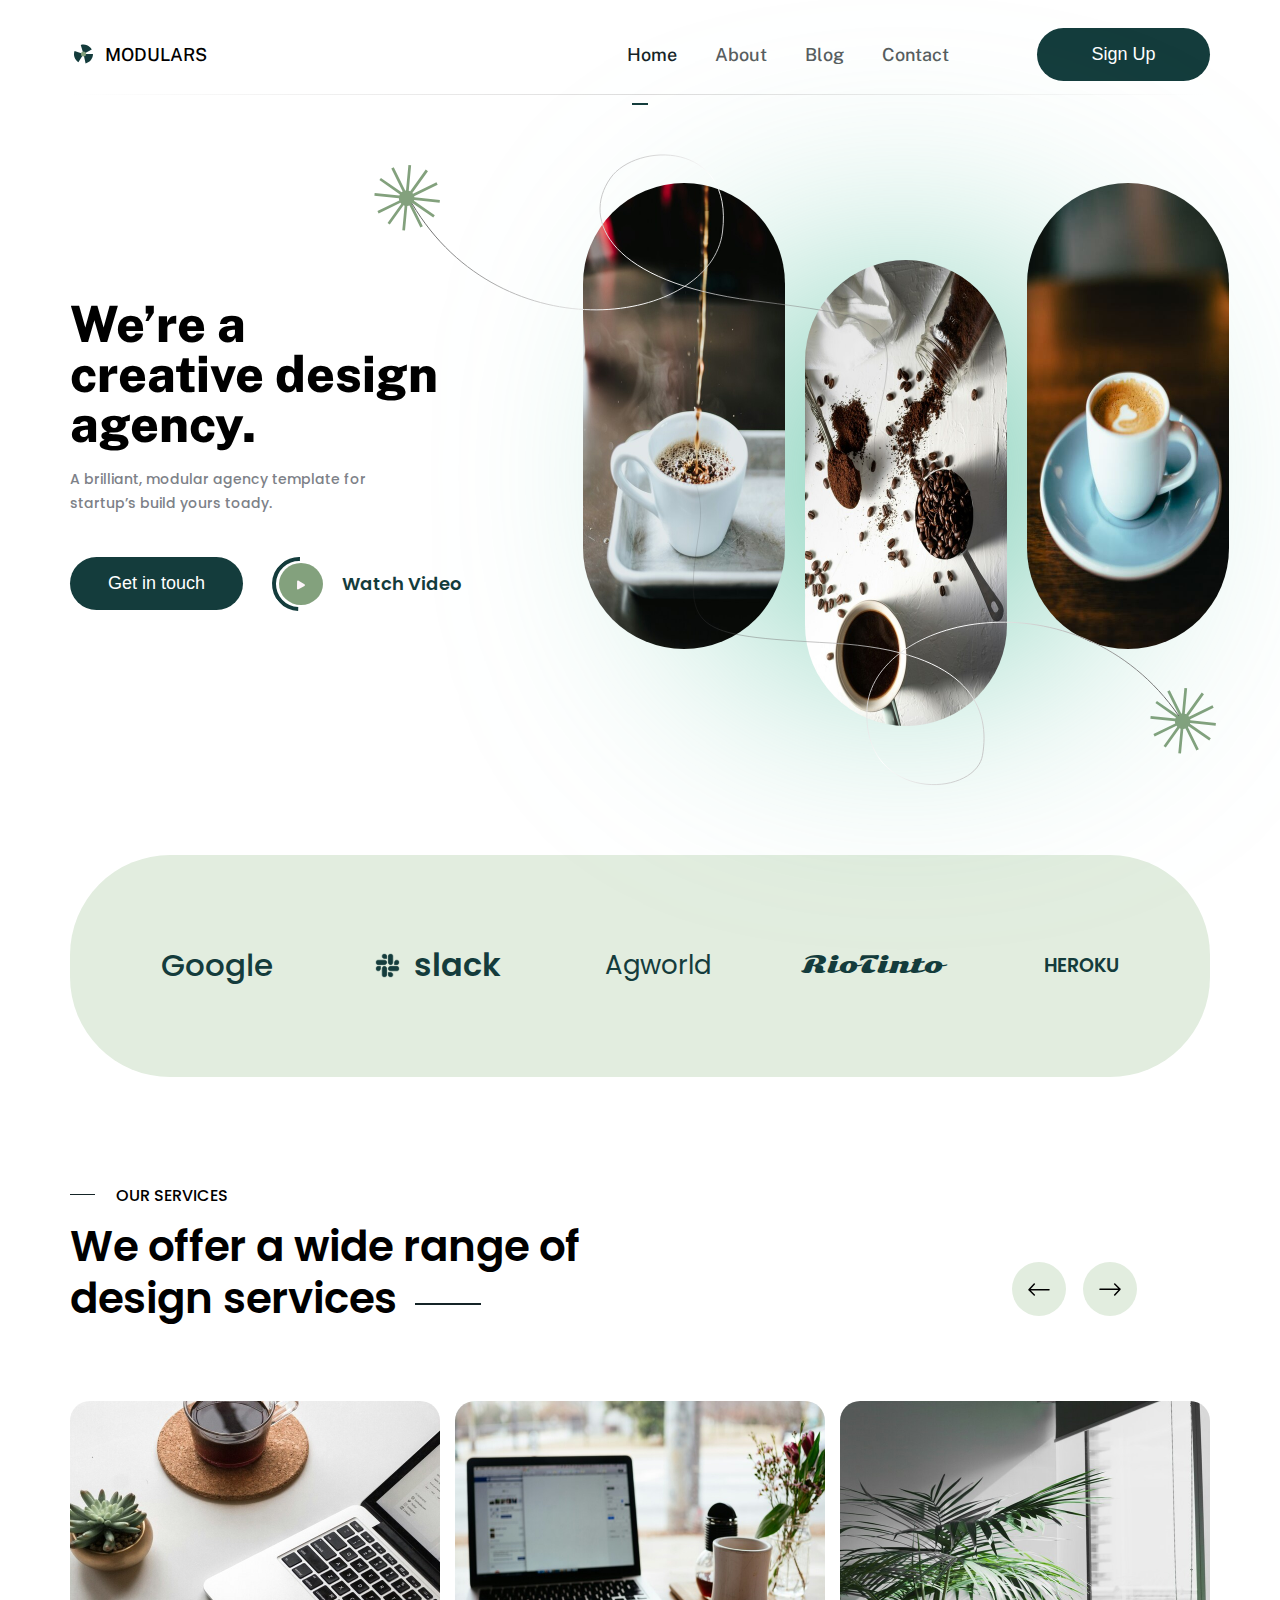
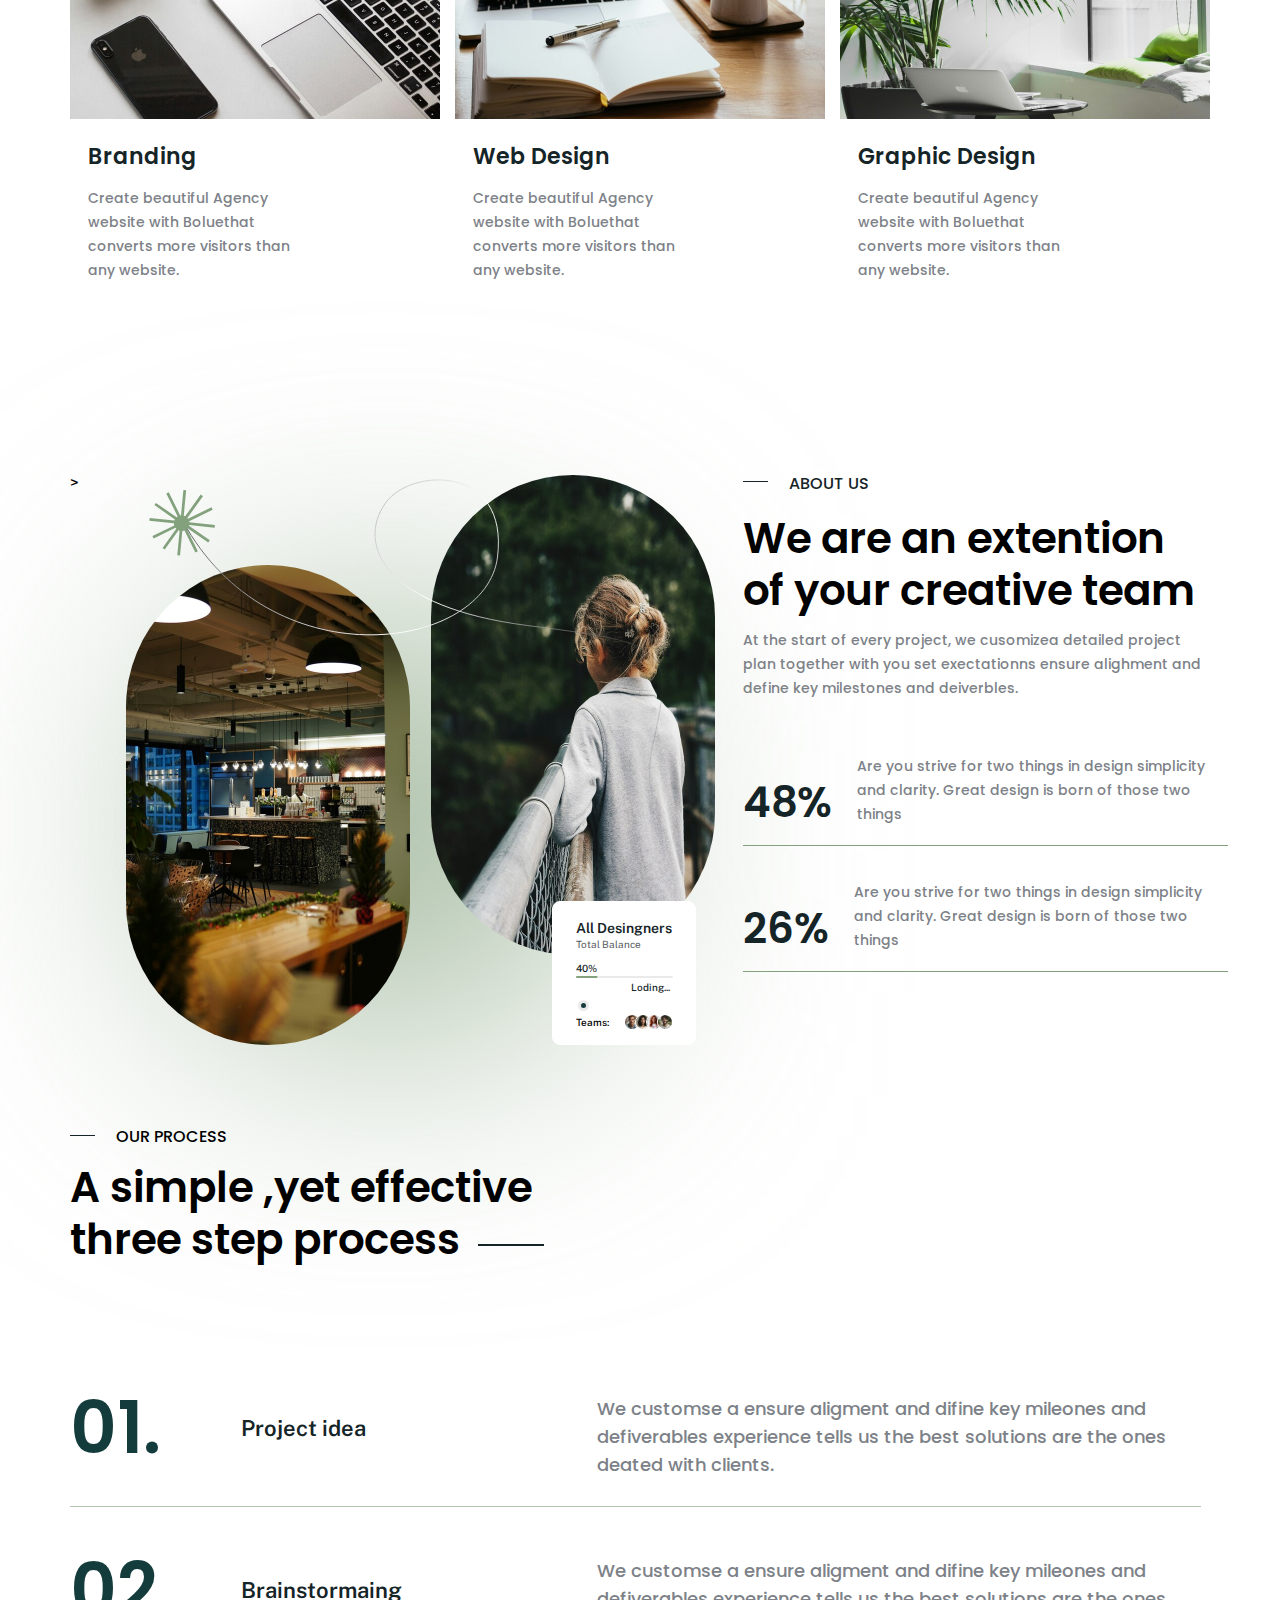
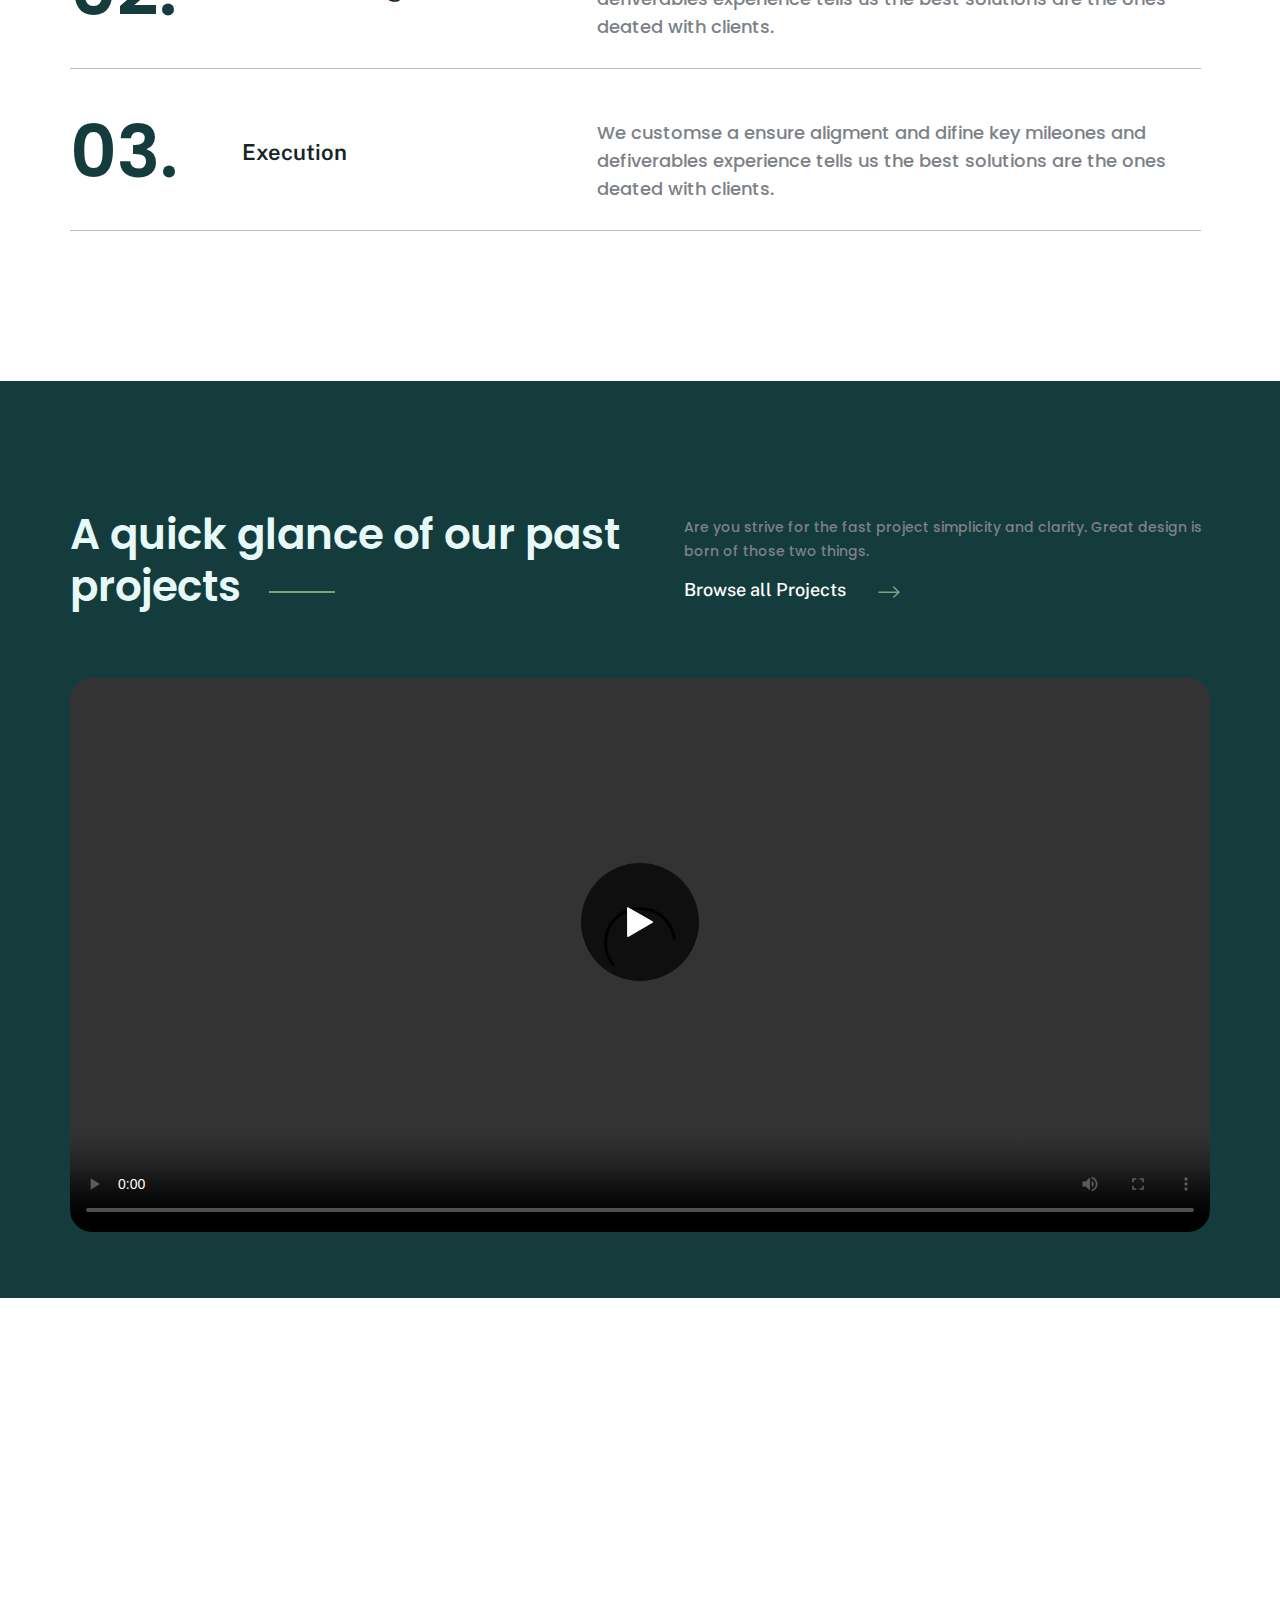
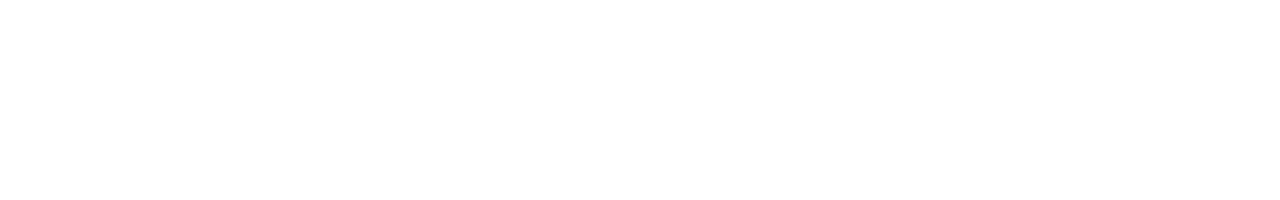
==== commit 55723235: "git pull pc" ====
--- a/index.html
+++ b/index.html
@@ -1,737 +1,382 @@
 <!DOCTYPE html>
 <html lang="en">
-    <head>
-        <meta charset="UTF-8" />
-        <meta name="viewport" content="width=device-width, initial-scale=1.0" />
-        <title>My Project 05</title>
-
-        <!-- Reset -->
-        <link rel="stylesheet" href="./assets/css/reset.css" />
-
-        <!-- Font -->
-        <link rel="preconnect" href="https://fonts.googleapis.com" />
-        <link rel="preconnect" href="https://fonts.gstatic.com" crossorigin />
-        <link
-            href="https://fonts.googleapis.com/css2?family=Poppins:ital,wght@0,100;0,200;0,300;0,400;0,500;0,600;0,700;0,800;0,900;1,100;1,200;1,300;1,400;1,500;1,600;1,700;1,800;1,900&family=Public+Sans:ital,wght@0,100..900;1,100..900&display=swap"
-            rel="stylesheet"
-        />
-
-        <link
-            href="https://fonts.googleapis.com/css2?family=Sonsie+One&display=swap"
-            rel="stylesheet"
-        />
-        <!-- Styles -->
-        <link rel="stylesheet" href="./assets/css/styles.css" />
-    </head>
-
-    <body style="height: 5000px">
-        <!-- --Header--- -->
-
-        <header class="header">
-            <div class="container">
-                <div class="header__inner">
-                    <a href="#!" class="logo"
-                        ><img
-                            src="./assets/icon/logo.svg"
-                            alt="logo"
-                            class="logo__img"
-                        />
-                        <div class="logo__text">MODULARS</div>
-                    </a>
-                    <div class="contact-cta">
-                        <nav class="nav-bar">
-                            <ul class="nav__list">
-                                <li class="nav-item">
-                                    <a href="#!" class="active">Home</a>
-                                </li>
-                                <li class="nav-item">
-                                    <a href="#!" class="active-nav">About</a>
-                                </li>
-                                <li class="nav-item">
-                                    <a href="#!" class="active-nav">Blog</a>
-                                </li>
-                                <li class="nav-item">
-                                    <a href="#!" class="active-nav">Contact</a>
-                                </li>
-                            </ul>
-                        </nav>
-                        <button class="btn btn__header">Sign Up</button>
-                    </div>
-                </div>
-                <div class="reactangle__header"></div>
-            </div>
-        </header>
-
-        <!-- Hero -->
-        <section class="hero">
-            <div class="container">
-                <div class="hero__inner">
-                    <!-- hero__content -->
-                    <section class="hero__content">
-                        <h1 class="section-heading hero-heading">
-                            We’re a creative design agency.
-                        </h1>
-                        <p class="section-desc hero__desc">
-                            A brilliant, modular agency template for startup’s
-                            build yours toady.
-                        </p>
-                        <div class="hero__cta">
-                            <button type="submit" class="btn hero__btn">
-                                Get in touch
-                            </button>
-                            <div class="contact-video">
-                                <a href="#!" class="play-icon">
-                                    <svg
-                                        class="icon-img"
-                                        width="8"
-                                        height="10"
-                                        viewBox="0 0 8 10"
-                                        fill="currentColor"
-                                        xmlns="http://www.w3.org/2000/svg"
-                                    >
-                                        <path
-                                            d="M7.48979 4.22586C8.15106 4.61996 8.13773 5.58212 7.4658 5.95775L1.49682 9.29454C0.824887 9.67017 -0.00170366 9.17755 0.00896126 8.40782L0.103701 1.57014C0.114366 0.800411 0.954284 0.330874 1.61555 0.724974L7.48979 4.22586Z"
-                                            fill="#FEF6FB"
-                                        />
-                                    </svg>
-                                </a>
-                                <a href="#!" class="play-video">Watch Video</a>
-                            </div>
-                        </div>
-                    </section>
-
-                    <!-- hero__image -->
-                    <section class="hero__image">
-                        <!-- BackGround-img -->
-
-                        <img
-                            src="./assets/img/hero1.jpg"
-                            alt=""
-                            class="hero__img"
-                        /><img
-                            src="./assets/img/hero2.jpg"
-                            alt=""
-                            class="hero__img hero__img--bottom"
-                        /><img
-                            src="./assets/img/hero3.jpg"
-                            alt=""
-                            class="hero__img"
-                        />
-
-                        <!-- string -->
-
-                        <img
-                            src="./assets/icon/string.svg"
-                            alt=""
-                            class="string__hero--left-top string"
-                        />
-                        <img
-                            src="./assets/icon/extra.svg"
-                            alt=""
-                            class="extra__hero--left-top extra"
-                        />
-                        <img
-                            src="./assets/icon/string2.svg"
-                            alt=""
-                            class="string__hero--right-bottom string"
-                        /><img
-                            src="./assets/icon/extra.svg"
-                            alt=""
-                            class="extra__hero--right-bottom extra"
-                        />
-
-                        <div class="circle-bg-hero"></div>
-                    </section>
-                </div>
-            </div>
-        </section>
-
-        <main style="height: 50000px;">
-            <!-- List-logo -->
-            <section class="contact-logo">
-                <div class="container">
-                    <div class="contact-logo__inner">
-                        <ul class="list-logo">
-                            <li class="logo-item">
-                                <a href="#!" class="Google"> Google</a>
+
+<head>
+    <meta charset="UTF-8" />
+    <meta name="viewport" content="width=device-width, initial-scale=1.0" />
+    <title>My Project 05</title>
+
+    <!-- Reset -->
+    <link rel="stylesheet" href="./assets/css/reset.css" />
+
+    <!-- Font -->
+    <link rel="preconnect" href="https://fonts.googleapis.com" />
+    <link rel="preconnect" href="https://fonts.gstatic.com" crossorigin />
+    <link
+        href="https://fonts.googleapis.com/css2?family=Poppins:ital,wght@0,100;0,200;0,300;0,400;0,500;0,600;0,700;0,800;0,900;1,100;1,200;1,300;1,400;1,500;1,600;1,700;1,800;1,900&family=Public+Sans:ital,wght@0,100..900;1,100..900&display=swap"
+        rel="stylesheet" />
+
+    <link href="https://fonts.googleapis.com/css2?family=Sonsie+One&display=swap" rel="stylesheet">
+    <!-- Styles -->
+    <link rel="stylesheet" href="./assets/css/styles.css" />
+</head>
+
+<body style="height: 5000px">
+    <!-- --Header--- -->
+
+    <header class="header">
+        <div class="container">
+            <div class="header__inner">
+                <a href="#!" class="logo"><img src="./assets/icon/logo.svg" alt="logo" class="logo__img" />
+                    <div class="logo__text">MODULARS</div>
+                </a>
+                <div class="contact-cta">
+                    <nav class="nav-bar">
+                        <ul class="nav__list">
+                            <li class="nav-item">
+                                <a href="#!" class="active">Home</a>
                             </li>
-                            <li class="logo-item">
-                                <a href="#!" class="slack">
-                                    <img
-                                        src="./assets/img/logo-slack.svg"
-                                        alt=""
-                                        class="logo-slack"
-                                    />
-                                    <span class="slack-text">slack</span></a
-                                >
+                            <li class="nav-item">
+                                <a href="#!" class="active-nav">About</a>
                             </li>
-                            <li class="logo-item">
-                                <a href="#!" class="Agworld">
-                                    <img
-                                        src="./assets/img/logo-Agworld.svg"
-                                        alt=""
-                                        class="logo-Agworld"
-                                    />
-                                    <span class="Agworld-text">Agworld</span></a
-                                >
+                            <li class="nav-item">
+                                <a href="#!" class="active-nav">Blog</a>
                             </li>
-                            <li class="logo-item">
-                                <a href="#!" class="RioTinto">RioTinto</a>
-                            </li>
-                            <li class="logo-item">
-                                <a href="#!" class="HEROKU">
-                                    <img
-                                        src="./assets/img/logo-HEROKU.svg"
-                                        alt=""
-                                        class="logo-HEROKU"
-                                    />
-                                    <span class="HEROKU-text">HEROKU</span></a
-                                >
+                            <li class="nav-item">
+                                <a href="#!" class="active-nav">Contact</a>
                             </li>
                         </ul>
+                    </nav>
+                    <button class="btn btn__header">Sign Up</button>
+                </div>
+            </div>
+            <div class="reactangle__header"></div>
+        </div>
+    </header>
+
+    <!-- Hero -->
+    <section class="hero">
+        <div class="container">
+            <div class="hero__inner">
+                <!-- hero__content -->
+                <section class="hero__content">
+                    <h1 class="section-heading hero-heading">
+                        We’re a creative design agency.
+                    </h1>
+                    <p class="section-desc hero__desc">
+                        A brilliant, modular agency template for startup’s
+                        build yours toady.
+                    </p>
+                    <div class="hero__cta">
+                        <button type="submit" class="btn hero__btn">
+                            Get in touch
+                        </button>
+                        <div class="contact-video">
+                            <a href="#!" class="play-icon">
+                                <svg class="icon-img" width="8" height="10" viewBox="0 0 8 10" fill="currentColor"
+                                    xmlns="http://www.w3.org/2000/svg">
+                                    <path
+                                        d="M7.48979 4.22586C8.15106 4.61996 8.13773 5.58212 7.4658 5.95775L1.49682 9.29454C0.824887 9.67017 -0.00170366 9.17755 0.00896126 8.40782L0.103701 1.57014C0.114366 0.800411 0.954284 0.330874 1.61555 0.724974L7.48979 4.22586Z"
+                                        fill="#FEF6FB" />
+                                </svg>
+                            </a>
+                            <a href="#!" class="play-video">Watch Video</a>
+                        </div>
                     </div>
-                </div>
-            </section>
-
-            <!-- Service -->
-            <section class="service">
-                <div class="container">
-                    <div class="service__inner">
-                        <!-- service-heading -->
-                        <section class="service-heading heading">
-                            <div class="service__info-heading info-heading">
-                                <h3 class="service__sub-heading sub-heading">
-                                    OUR SERVICES
-                                </h3>
-                                <h2
-                                    class="section-title service-title heading-title"
-                                >
-                                    We offer a wide range of design services
-                                </h2>
+                </section>
+
+                <!-- hero__image -->
+                <section class="hero__image">
+                    <!-- BackGround-img -->
+
+                    <img src="./assets/img/hero1.jpg" alt="" class="hero__img" /><img src="./assets/img/hero2.jpg"
+                        alt="" class="hero__img hero__img--bottom" /><img src="./assets/img/hero3.jpg" alt=""
+                        class="hero__img" />
+
+                    <!-- string -->
+
+                    <img src="./assets/icon/string.svg" alt="" class="string__hero--left-top string" />
+                    <img src="./assets/icon/extra.svg" alt="" class="extra__hero--left-top extra" />
+                    <img src="./assets/icon/string2.svg" alt="" class="string__hero--right-bottom string" /><img
+                        src="./assets/icon/extra.svg" alt="" class="extra__hero--right-bottom extra" />
+
+                    <div class="circle-bg-hero"></div>
+                </section>
+            </div>
+        </div>
+    </section>
+
+    <main>
+        <!-- List-logo -->
+        <section class="contact-logo">
+            <div class="container">
+                <div class="contact-logo__inner">
+                    <ul class="list-logo">
+                        <li class="logo-item"><a href="#!" class="Google">
+
+                                Google</a></li>
+                        <li class="logo-item"><a href="#!" class="slack">
+                                <img src="./assets/img/logo-slack.svg" alt="" class="logo-slack">
+                                <span class="slack-text">slack</span></a></li>
+                        <li class="logo-item"><a href="#!" class="Agworld">
+                                <img src="./assets/img/logo-Agworld.svg" alt="" class="logo-Agworld">
+                                <span class="Agworld-text">Agworld</span></a></li>
+                        <li class="logo-item"><a href="#!" class="RioTinto">RioTinto</a></li>
+                        <li class="logo-item"><a href="#!" class="HEROKU">
+                                <img src="./assets/img/logo-HEROKU.svg" alt="" class="logo-HEROKU">
+                                <span class="HEROKU-text">HEROKU</span></a></li>
+                    </ul>
+                </div>
+            </div>
+        </section>
+
+        <!-- Service -->
+        <section class="service">
+            <div class="container">
+                <div class="service__inner">
+
+                    <!-- service-heading -->
+                    <section class="service-heading heading">
+                        <div class="service__info-heading info-heading">
+                            <h3 class="service__sub-heading sub-heading">OUR SERVICES</h3>
+                            <h2 class="section-title service-title heading-title">We offer a wide range of design
+                                services</h2>
+                        </div>
+                        <div class="service__arrow">
+                            <button class="arrow" type="submit">
+
+                                <svg width="22" height="13" viewBox="0 0 22 13" fill="currentColor"
+                                    xmlns="http://www.w3.org/2000/svg">
+                                    <path
+                                        d="M21 6.82353H0.999999M0.999999 6.82353L6.29412 1M0.999999 6.82353L6.29412 12"
+                                        stroke="currentColor" stroke-width="1.5" stroke-linecap="round"
+                                        stroke-linejoin="round" />
+                                </svg>
+                            </button>
+                            <button class="arrow" type="submit">
+
+                                <svg class="arrow-right " width="22" height="13" viewBox="0 0 22 13" fill="currentColor"
+                                    xmlns="http://www.w3.org/2000/svg">
+                                    <path
+                                        d="M21 6.82353H0.999999M0.999999 6.82353L6.29412 1M0.999999 6.82353L6.29412 12"
+                                        stroke="currentColor" stroke-width="1.5" stroke-linecap="round"
+                                        stroke-linejoin="round" />
+                                </svg>
+                            </button>
+                        </div>
+                    </section>
+
+                    <!-- service__list -->
+                    <section class="service__list">
+                        <!-- item1 -->
+                        <article class="service__item">
+                            <a href="#!"><img src="./assets/img/service1.jpg" alt="" class="item-img">
+                                <div class="info-item-img">
+                                    <h3 class="item-heading">Branding</h3>
+                                    <p class="section-desc">Create beautiful Agency website with
+                                        Boluethat converts more visitors than
+                                        any website.</p>
+                                </div>
+                            </a>
+                        </article>
+                        <!-- item2 -->
+                        <article class="service__item">
+                            <a href="#!"><img src="./assets/img/service2.jpg" alt="" class="item-img">
+                                <div class="info-item-img">
+                                    <h3 class="item-heading">Web Design</h3>
+                                    <p class="section-desc">Create beautiful Agency website with
+                                        Boluethat converts more visitors than
+                                        any website.</p>
+                                </div>
+                            </a>
+                        </article>
+                        <!-- item3 -->
+                        <article class="service__item">
+                            <a href="#!"><img src="./assets/img/service3.jpg" alt="" class="item-img">
+                                <div class="info-item-img">
+                                    <h3 class="item-heading">Graphic Design</h3>
+                                    <p class="section-desc">Create beautiful Agency website with
+                                        Boluethat converts more visitors than
+                                        any website.</p>
+                                </div>
+                            </a>
+                        </article>
+                    </section>
+                </div>
+            </div>
+        </section>
+
+        <!-- Features -->
+        <section class="feature">
+            <div class="container">
+                <div class="feature__inner">
+                    >
+                    <div class="feature__image">
+                        <div class="feature-bg-image">
+                        </div>
+                        <img src="./assets/img/feature1.jpg" alt="" class="feature__img feature__img--bottom">
+                        <img src="./assets/img/feature2.jpg" alt="" class="feature__img">
+
+                        <img src="./assets/icon/string.svg" alt="" class="string__feature--left-top string" />
+                        <img src="./assets/icon/extra.svg" alt="" class="extra__feaure--left-top extra" />
+
+                        <div class="feature__info-image">
+                            <div class="info-image__inner">
+                                <h3 class="title__info-image">All Desingners</h3>
+                                <span class="info-image__sub-title">Total Balance</span>
+                                <div class="report-image">40%</div>
+                                <div class="loading">Loding...</div>
+
+                                <div class="info-team">
+                                    <div class="team">Teams:</div>
+                                    <div class="list-team">
+                                        <img src="./assets/img/avartar1.jpg" alt="avartar" class="avartar">
+                                        <img src="./assets/img/avartar2.jpg" alt="avartar" class="avartar">
+                                        <img src="./assets/img/avartar3.jpg" alt="avartar" class="avartar">
+                                        <img src="./assets/img/avartar4.jpg" alt="avartar" class="avartar">
+                                    </div>
+                                </div>
                             </div>
-                            <div class="service__arrow">
-                                <button class="arrow" type="submit">
-                                    <svg
-                                        width="22"
-                                        height="13"
-                                        viewBox="0 0 22 13"
-                                        fill="currentColor"
-                                        xmlns="http://www.w3.org/2000/svg"
-                                    >
-                                        <path
-                                            d="M21 6.82353H0.999999M0.999999 6.82353L6.29412 1M0.999999 6.82353L6.29412 12"
-                                            stroke="currentColor"
-                                            stroke-width="1.5"
-                                            stroke-linecap="round"
-                                            stroke-linejoin="round"
-                                        />
-                                    </svg>
-                                </button>
-                                <button class="arrow" type="submit">
-                                    <svg
-                                        class="arrow-right"
-                                        width="22"
-                                        height="13"
-                                        viewBox="0 0 22 13"
-                                        fill="currentColor"
-                                        xmlns="http://www.w3.org/2000/svg"
-                                    >
-                                        <path
-                                            d="M21 6.82353H0.999999M0.999999 6.82353L6.29412 1M0.999999 6.82353L6.29412 12"
-                                            stroke="currentColor"
-                                            stroke-width="1.5"
-                                            stroke-linecap="round"
-                                            stroke-linejoin="round"
-                                        />
-                                    </svg>
-                                </button>
+                        </div>
+
+
+                    </div>
+
+                    <section class="feature-about">
+                        <h3 class="feature__sub-heading">ABOUT US</h3>
+                        <h2 class="section-title feature-title">We are an extention of your creative team</h2>
+                        <p class="section-desc feature-desc">At the start of every project, we cusomizea detailed
+                            project plan
+                            together with you set exectationns ensure alighment
+                            and define key milestones and deiverbles.</p>
+
+                        <div class="report">
+                            <span class="report-info">48%</span>
+                            <p class="section-desc">Are you strive for two things in design simplicity and clarity.
+                                Great design is born of those two things
+                            </p>
+                        </div>
+
+                        <div class="report">
+                            <span class="report-info">26%</span>
+                            <p class="section-desc">Are you strive for two things in design simplicity and clarity.
+                                Great design is born of those two things
+                            </p>
+                        </div>
+                    </section>
+                </div>
+            </div>
+        </section>
+
+        <!-- PROCESS -->
+        <section class="process">
+            <div class="container">
+                <div class="process__inner">
+
+                    <!-- process-heading -->
+                    <section class="heading">
+                        <div class="info-heading">
+                            <h3 class="sub-heading">OUR PROCESS</h3>
+                            <h2 class="section-title heading-title">A simple ,yet effective three step process</h2>
+                        </div>
+
+                    </section>
+
+                    <section>
+                        <div class="process__row">
+                            <div class="process__row-right">
+                                <div class="row-number">01.</div>
+                                <div class="row-info row__info--top">
+                                    <h3 class="title-row  ">Project idea</h3>
+                                    <a href="#!" class="row-link">Learn More</a>
+                                </div>
                             </div>
-                        </section>
-
-                        <!-- service__list -->
-                        <section class="service__list">
-                            <!-- item1 -->
-                            <article class="service__item">
-                                <a href="#!"
-                                    ><img
-                                        src="./assets/img/service1.jpg"
-                                        alt=""
-                                        class="item-img"
-                                    />
-                                    <div class="info-item-img">
-                                        <h3 class="item-heading">Branding</h3>
-                                        <p class="section-desc">
-                                            Create beautiful Agency website with
-                                            Boluethat converts more visitors
-                                            than any website.
-                                        </p>
-                                    </div>
-                                </a>
-                            </article>
-                            <!-- item2 -->
-                            <article class="service__item">
-                                <a href="#!"
-                                    ><img
-                                        src="./assets/img/service2.jpg"
-                                        alt=""
-                                        class="item-img"
-                                    />
-                                    <div class="info-item-img">
-                                        <h3 class="item-heading">Web Design</h3>
-                                        <p class="section-desc">
-                                            Create beautiful Agency website with
-                                            Boluethat converts more visitors
-                                            than any website.
-                                        </p>
-                                    </div>
-                                </a>
-                            </article>
-                            <!-- item3 -->
-                            <article class="service__item">
-                                <a href="#!"
-                                    ><img
-                                        src="./assets/img/service3.jpg"
-                                        alt=""
-                                        class="item-img"
-                                    />
-                                    <div class="info-item-img">
-                                        <h3 class="item-heading">
-                                            Graphic Design
-                                        </h3>
-                                        <p class="section-desc">
-                                            Create beautiful Agency website with
-                                            Boluethat converts more visitors
-                                            than any website.
-                                        </p>
-                                    </div>
-                                </a>
-                            </article>
-                        </section>
+                            <p class="section-desc row-desc">We customse a ensure aligment and difine key mileones and
+                                defiverables experience tells us the best solutions are the
+                                ones deated with clients.</p>
+
+                            <img src="./assets/img/process-img1.png" alt="process-img" class="process-img">
+                        </div>
+
+                        <!-- row2 -->
+                        <div class="process__row">
+                            <div class="process__row-right">
+                                <div class="row-number">02.</div>
+                                <div class="row-info">
+                                    <h3 class="title-row">Brainstormaing</h3>
+                                    <a href="#!" class="row-link">Learn More</a>
+                                </div>
+                            </div>
+                            <p class="section-desc row-desc">We customse a ensure aligment and difine key mileones and
+                                defiverables experience tells us the best solutions are the
+                                ones deated with clients.</p>
+
+                            <img src="./assets/img/process-img1.png" alt="process-img" class="process-img">
+                        </div>
+
+                        <!-- row3 -->
+                        <div class="process__row">
+                            <div class="process__row-right">
+                                <div class="row-number">03.</div>
+                                <div class="row-info">
+                                    <h3 class="title-row">Execution</h3>
+                                    <a href="#!" class="row-link">Learn More</a>
+                                </div>
+                            </div>
+                            <p class="section-desc row-desc">We customse a ensure aligment and difine key mileones and
+                                defiverables experience tells us the best solutions are the
+                                ones deated with clients.</p>
+
+                            <img src="./assets/img/process-img1.png" alt="process-img" class="process-img">
+                        </div>
+                    </section>
+                </div>
+            </div>
+        </section>
+
+        <!-- Projects -->
+        <section class="project">
+            <div class="container">
+                <div class="project__inner">
+
+                    <!-- project-heading -->
+                    <section class="heading project-heading">
+
+                        <h2 class="section-title heading-title project-title">A quick glance of our past projects
+                        </h2>
+
+
+                        <div class="info-heading-project">
+                            <p class="section-desc ">Are you strive for the fast project simplicity and clarity. Great
+                                design is born of those two things.
+                            </p>
+
+
+                            <h3 class="sub-desc">Browse all Projects</h3>
+                            <a href="#!" class="project-arrow">
+                                <svg class="project-arrow" width="22" height="12" viewBox="0 0 22 12" fill="none"
+                                    xmlns="http://www.w3.org/2000/svg">
+                                    <path d="M1 6.29415H21M21 6.29415L15.7059 1.00003M21 6.29415L15.7059 11"
+                                        stroke="#80a07b" stroke-width="1.5" stroke-linecap="round"
+                                        stroke-linejoin="round" />
+                                </svg>
+                            </a>
+
+                        </div>
+                    </section>
+
+                    <div class="video-button-play">
+                        <video controls loop class="project-video">
+                            <source src="./assets/video/video-projects.mp4" type="video/mp4">
+                            <source src="./assets/video/video-projects.mp4" type="video/webm">
+                        </video>
+
+                        <div class="btn-play-video"><img src="./assets/video/btn-play.svg" alt=""></div>
                     </div>
                 </div>
-            </section>
-
-            <!-- Features -->
-            <section class="feature">
-                <div class="container">
-                    <div class="feature__inner">
-                        >
-                        <div class="feature__image">
-                            <div class="feature-bg-image"></div>
-                            <img
-                                src="./assets/img/feature1.jpg"
-                                alt=""
-                                class="feature__img feature__img--bottom"
-                            />
-                            <img
-                                src="./assets/img/feature2.jpg"
-                                alt=""
-                                class="feature__img"
-                            />
-
-                            <img
-                                src="./assets/icon/string.svg"
-                                alt=""
-                                class="string__feature--left-top string"
-                            />
-                            <img
-                                src="./assets/icon/extra.svg"
-                                alt=""
-                                class="extra__feaure--left-top extra"
-                            />
-
-                            <div class="feature__info-image">
-                                <div class="info-image__inner">
-                                    <h3 class="title__info-image">
-                                        All Desingners
-                                    </h3>
-                                    <span class="info-image__sub-title"
-                                        >Total Balance</span
-                                    >
-                                    <div class="report-image">40%</div>
-                                    <div class="loading">Loding...</div>
-
-                                    <div class="info-team">
-                                        <div class="team">Teams:</div>
-                                        <div class="list-team">
-                                            <img
-                                                src="./assets/img/avartar1.jpg"
-                                                alt="avartar"
-                                                class="avartar"
-                                            />
-                                            <img
-                                                src="./assets/img/avartar2.jpg"
-                                                alt="avartar"
-                                                class="avartar"
-                                            />
-                                            <img
-                                                src="./assets/img/avartar3.jpg"
-                                                alt="avartar"
-                                                class="avartar"
-                                            />
-                                            <img
-                                                src="./assets/img/avartar4.jpg"
-                                                alt="avartar"
-                                                class="avartar"
-                                            />
-                                        </div>
-                                    </div>
-                                </div>
-                            </div>
-                        </div>
-
-                        <section class="feature-about">
-                            <h3 class="feature__sub-heading">ABOUT US</h3>
-                            <h2 class="section-title feature-title">
-                                We are an extention of your creative team
-                            </h2>
-                            <p class="section-desc feature-desc">
-                                At the start of every project, we cusomizea
-                                detailed project plan together with you set
-                                exectationns ensure alighment and define key
-                                milestones and deiverbles.
-                            </p>
-
-                            <div class="report">
-                                <span class="report-info">48%</span>
-                                <p class="section-desc">
-                                    Are you strive for two things in design
-                                    simplicity and clarity. Great design is born
-                                    of those two things
-                                </p>
-                            </div>
-
-                            <div class="report">
-                                <span class="report-info">26%</span>
-                                <p class="section-desc">
-                                    Are you strive for two things in design
-                                    simplicity and clarity. Great design is born
-                                    of those two things
-                                </p>
-                            </div>
-                        </section>
-                    </div>
-                </div>
-            </section>
-
-            <!-- PROCESS -->
-            <section class="process">
-                <div class="container">
-                    <div class="process__inner">
-                        <!-- process-heading -->
-                        <section class="heading">
-                            <div class="info-heading">
-                                <h3 class="sub-heading">OUR PROCESS</h3>
-                                <h2 class="section-title heading-title">
-                                    A simple ,yet effective three step process
-                                </h2>
-                            </div>
-                        </section>
-
-                        <section>
-                            <div class="process__row">
-                                <div class="process__row-right">
-                                    <div class="row-number">01.</div>
-                                    <div class="row-info row__info--top">
-                                        <h3 class="title-row">Project idea</h3>
-                                        <a href="#!" class="row-link"
-                                            >Learn More</a
-                                        >
-                                    </div>
-                                </div>
-                                <p class="section-desc row-desc">
-                                    We customse a ensure aligment and difine key
-                                    mileones and defiverables experience tells
-                                    us the best solutions are the ones deated
-                                    with clients.
-                                </p>
-
-                                <img
-                                    src="./assets/img/process-img1.png"
-                                    alt="process-img"
-                                    class="process-img"
-                                />
-                            </div>
-
-                            <!-- row2 -->
-                            <div class="process__row">
-                                <div class="process__row-right">
-                                    <div class="row-number">02.</div>
-                                    <div class="row-info">
-                                        <h3 class="title-row">
-                                            Brainstormaing
-                                        </h3>
-                                        <a href="#!" class="row-link"
-                                            >Learn More</a
-                                        >
-                                    </div>
-                                </div>
-                                <p class="section-desc row-desc">
-                                    We customse a ensure aligment and difine key
-                                    mileones and defiverables experience tells
-                                    us the best solutions are the ones deated
-                                    with clients.
-                                </p>
-
-                                <img
-                                    src="./assets/img/process-img1.png"
-                                    alt="process-img"
-                                    class="process-img"
-                                />
-                            </div>
-
-                            <!-- row3 -->
-                            <div class="process__row">
-                                <div class="process__row-right">
-                                    <div class="row-number">03.</div>
-                                    <div class="row-info">
-                                        <h3 class="title-row">Execution</h3>
-                                        <a href="#!" class="row-link"
-                                            >Learn More</a
-                                        >
-                                    </div>
-                                </div>
-                                <p class="section-desc row-desc">
-                                    We customse a ensure aligment and difine key
-                                    mileones and defiverables experience tells
-                                    us the best solutions are the ones deated
-                                    with clients.
-                                </p>
-
-                                <img
-                                    src="./assets/img/process-img1.png"
-                                    alt="process-img"
-                                    class="process-img"
-                                />
-                            </div>
-                        </section>
-                    </div>
-                </div>
-            </section>
-
-            <!-- Projects -->
-            <section class="project">
-                <div class="container">
-                    <div class="project__inner">
-                        <!-- project-heading -->
-                        <section class="heading project-heading">
-                            <h2
-                                class="section-title heading-title project-title"
-                            >
-                                A quick glance of our past projects
-                            </h2>
-
-                            <div class="info-heading-project">
-                                <p class="section-desc">
-                                    Are you strive for the fast project
-                                    simplicity and clarity. Great design is born
-                                    of those two things.
-                                </p>
-
-                                <h3 class="sub-desc">Browse all Projects</h3>
-                                <a href="#!" class="project-arrow">
-                                    <svg
-                                        class="project-arrow"
-                                        width="22"
-                                        height="12"
-                                        viewBox="0 0 22 12"
-                                        fill="none"
-                                        xmlns="http://www.w3.org/2000/svg"
-                                    >
-                                        <path
-                                            d="M1 6.29415H21M21 6.29415L15.7059 1.00003M21 6.29415L15.7059 11"
-                                            stroke="#80a07b"
-                                            stroke-width="1.5"
-                                            stroke-linecap="round"
-                                            stroke-linejoin="round"
-                                        />
-                                    </svg>
-                                </a>
-                            </div>
-                        </section>
-
-                        <div class="video-button-play">
-                            <video controls class="project-video">
-                                <source
-                                    src="./assets/video/video-projects.mp4"
-                                    type="video/mp4"
-                                />
-                                <source
-                                    src="./assets/video/video-projects.mp4"
-                                    type="video/webm"
-                                />
-                            </video>
-
-                            <div class="btn-play-video">
-                                <img src="./assets/video/btn-play.svg" alt="" />
-                            </div>
-                        </div>
-                    </div>
-                </div>
-            </section>
-
-            <!-- Customers -->
-            <section class="customer">
-                <div class="container">
-                    <div class="customer__inner">
-                        <!-- customer__heading -->
-                        <div class="customer__heading">
-                            <h2 class="section-title customer-title">
-                                Share the features that help your customers
-                            </h2>
-                            <p class="section-desc customer-desc">
-                                You already know that the customer experience
-                                doesn't end with a sale — it's an ongoing work
-                                in progress that companies should be constantly
-                                seeking to improve and iterate on.
-                            </p>
-                        </div>
-
-                        <!-- customer__list-item -->
-                        <div class="customer__list">
-                            <!-- item1 -->
-                            <article class="customer__item">
-                                <img
-                                    src="./assets/icon/blog.svg"
-                                    alt="blog"
-                                    class="item__img-icon"
-                                />
-                                <div class="item__heading">Blog</div>
-                                <p class="item__desc">
-                                    We’ve researched numerous agencies and
-                                    complied a list of digital marketing agency
-                                    blogs you should read to stay ahead of your
-                                    rivals and succeed online!
-                                </p>
-                            </article>
-
-                            <!-- item2 -->
-                            <article class="customer__item">
-                                <img
-                                    src="./assets/icon/document.svg"
-                                    alt="blog"
-                                    class="item__img-icon"
-                                />
-                                <div class="item__heading">Documention</div>
-                                <p class="item__desc">
-                                    In this article, we discuss the different
-                                    types of documentation, what makes for great
-                                    technical documentation, and provide
-                                    examples.
-                                </p>
-                            </article>
-
-                            <!-- item3 -->
-                            <article class="customer__item">
-                                <img
-                                    src="./assets/icon/human.svg"
-                                    alt="blog"
-                                    class="item__img-icon"
-                                />
-                                <div class="item__heading">Customers</div>
-                                <p class="item__desc">
-                                    Your customers have high expectations — and
-                                    if your business can't meet them, they're
-                                    going to leave you for your competitors.
-                                </p>
-                            </article>
-                        </div>
-                    </div>
-                </div>
-            </section>
-
-            <!-- Blog -->
-            <section class="blog">
-                <div class="container">
-                    <div class="service__inner">
-                        <!-- service-heading -->
-                        <section class="blog-heading heading">
-                            <div class="blog__info-heading info-heading">
-                                <h3 class="blog__sub-heading sub-heading">
-                                    BLOG & ARTICLES
-                                </h3>
-                                <h2
-                                    class="section-title blog-title heading-title"
-                                >
-                                    Take a look at our latest articles and
-                                    resources
-                                </h2>
-                            </div>
-
-                            <p class="section-desc blog__heading-desc">
-                                The best agency are the ones ideated with
-                                clients. we corporate your ideas with memorable
-                            </p>
-                        </section>
-
-                        <!-- blog__list -->
-                        <section class="service__list">
-                            <!-- item1 -->
-                            <article class="service__item blog-item">
-                               <img
-                                        src="./assets/img/service1.jpg"
-                                        alt=""
-                                        class="item-img blog__item-img"
-                                    />
-                                    <div class="info-item-img blog-info">
-                                        <a href="#!" class="blog__link-btn">
-                                            <button class="blog-btn">
-                                                STORIES
-                                            </button></a
-                                        >
-                                        <p class=" blog-desc">
-                                          What did we learn from nunning over 100 design sprints in less the year?
-                                        </p>
-                                        <div class="blog-date">JANUARY 29, 2022</div>
-                                    </div>
-                                </a>
-                            </article>
-                            <!-- item2 -->
-                            <article class="service__item blog-item">
-                              
-                                    <img
-                                        src="./assets/img/service2.jpg"
-                                        alt=""
-                                        class="item-img blog__item-img"
-                                    />
-                                    <div class="info-item-img blog-info">
-                                        <a href="#!" class="blog__link-btn">
-                                            <button class="blog-btn">
-                                                STORIES
-                                            </button></a
-                                        >
-                                        <p class=" blog-desc">
-                                            The difference between the UI/UX design a simple guide for beginner’s
-                                        </p>
-                                        <div class="blog-date">JANUARY 29, 2022</div>
-                                    </div>
-                              
-                            </article>
-                            <!-- item3 -->
-                            <article class="service__item blog-item">
-                            
-                                   <img
-                                        src="./assets/img/service3.jpg"
-                                        alt=""
-                                        class="item-img blog__item-img"
-                                    />
-                                    <div class="info-item-img blog-info">
-                                        <a href="#!" class="blog__link-btn">
-                                            <button class="blog-btn">
-                                                STORIES
-                                            </button></a
-                                        >
-                                        <p class=" blog-desc">
-                                            How marketing can help your business more than anything.
-                                        </p>
-                                        <div class="blog-date">JANUARY 29, 2022</div>
-                                    </div>
-                         
-                            </article>
-                        </section>
-                    </div>
-                </div>
-            </section>
-        </main>
-    </body>
-</html>
+            </div>
+        </section>
+    </main>
+</body>
+
+</html>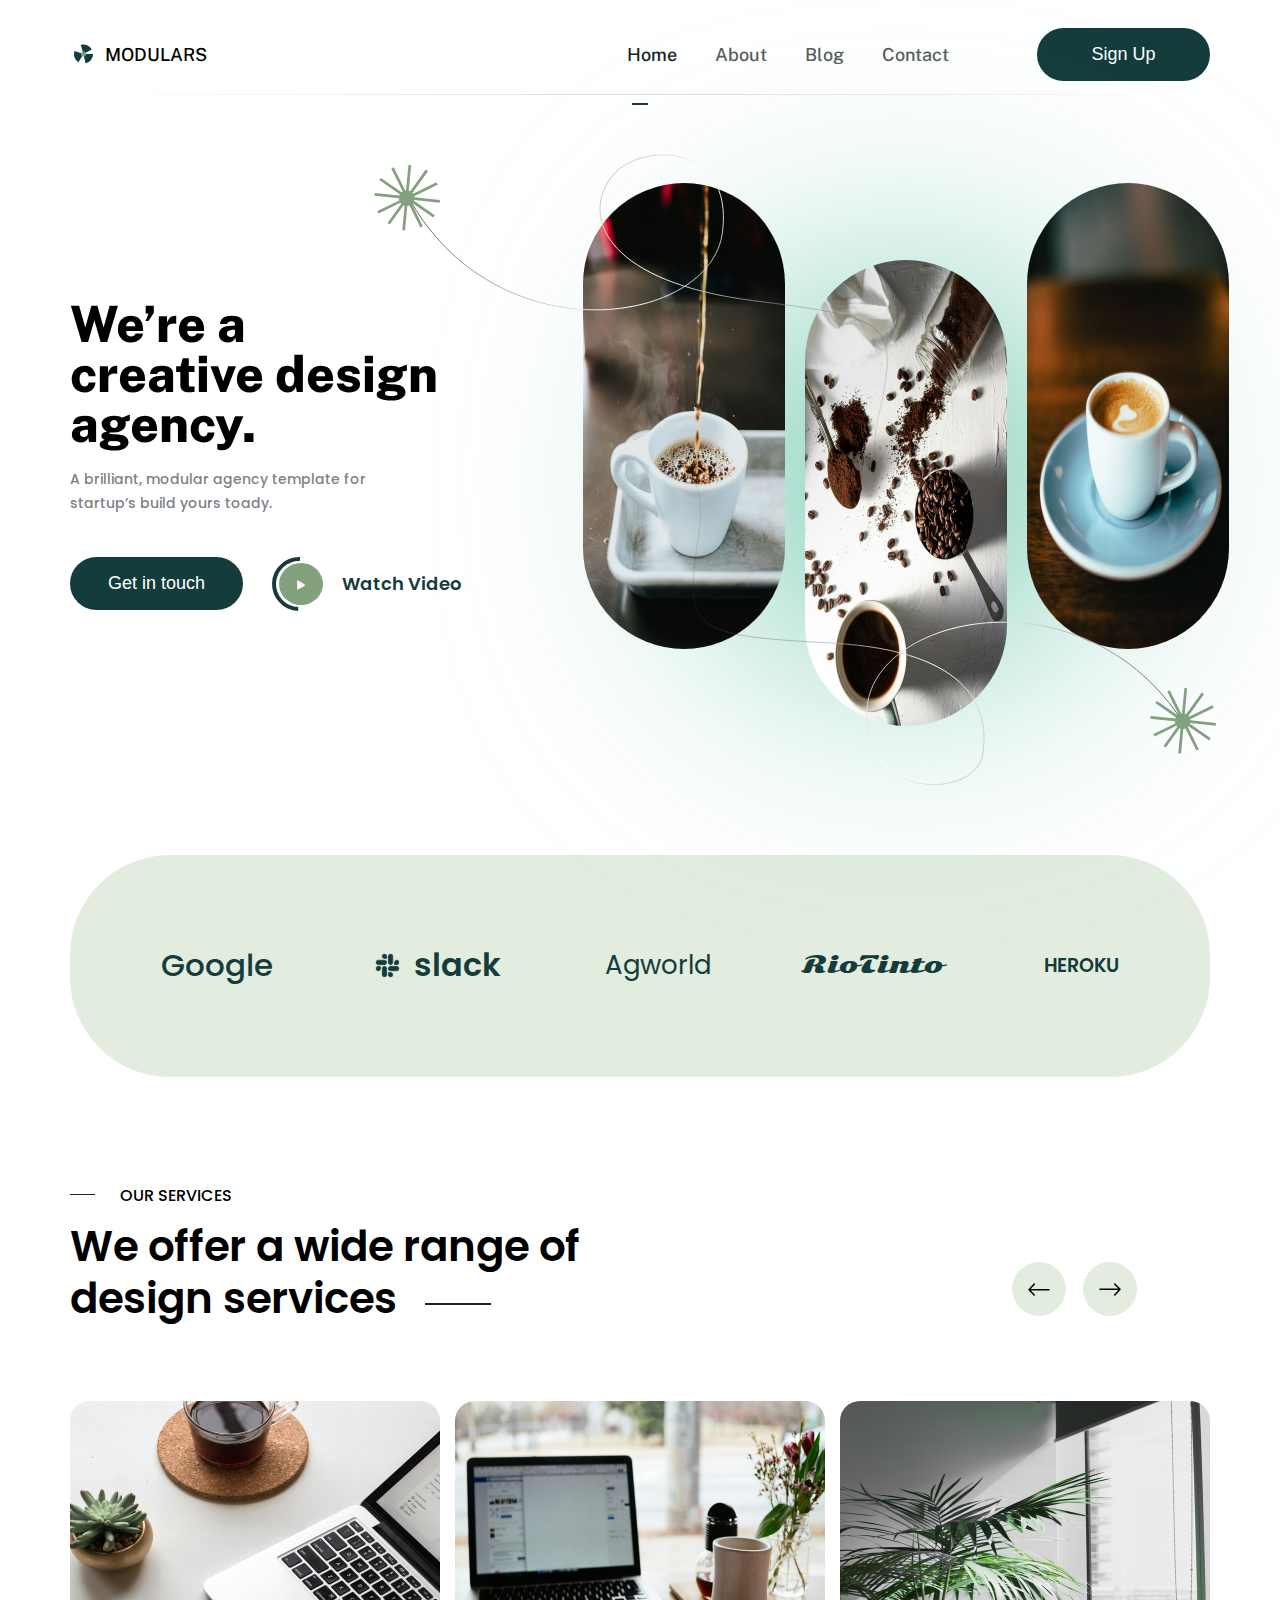
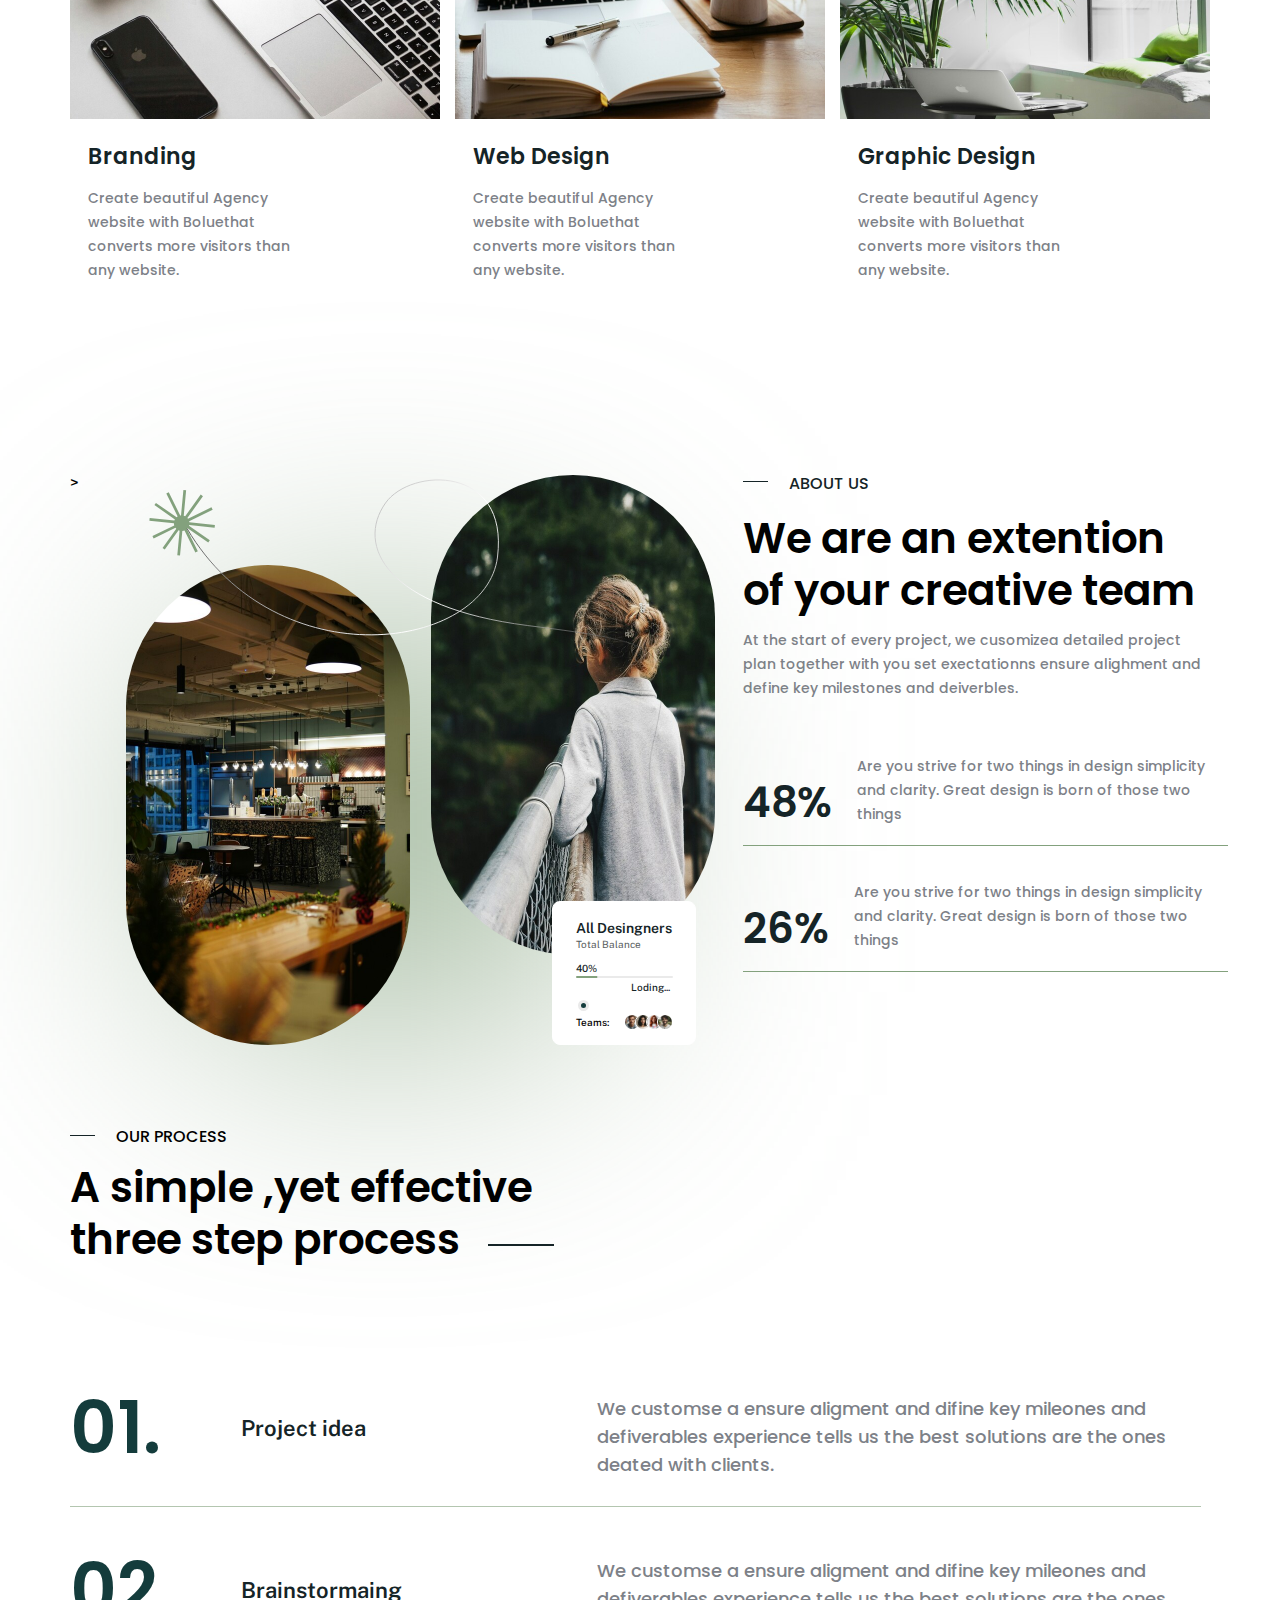
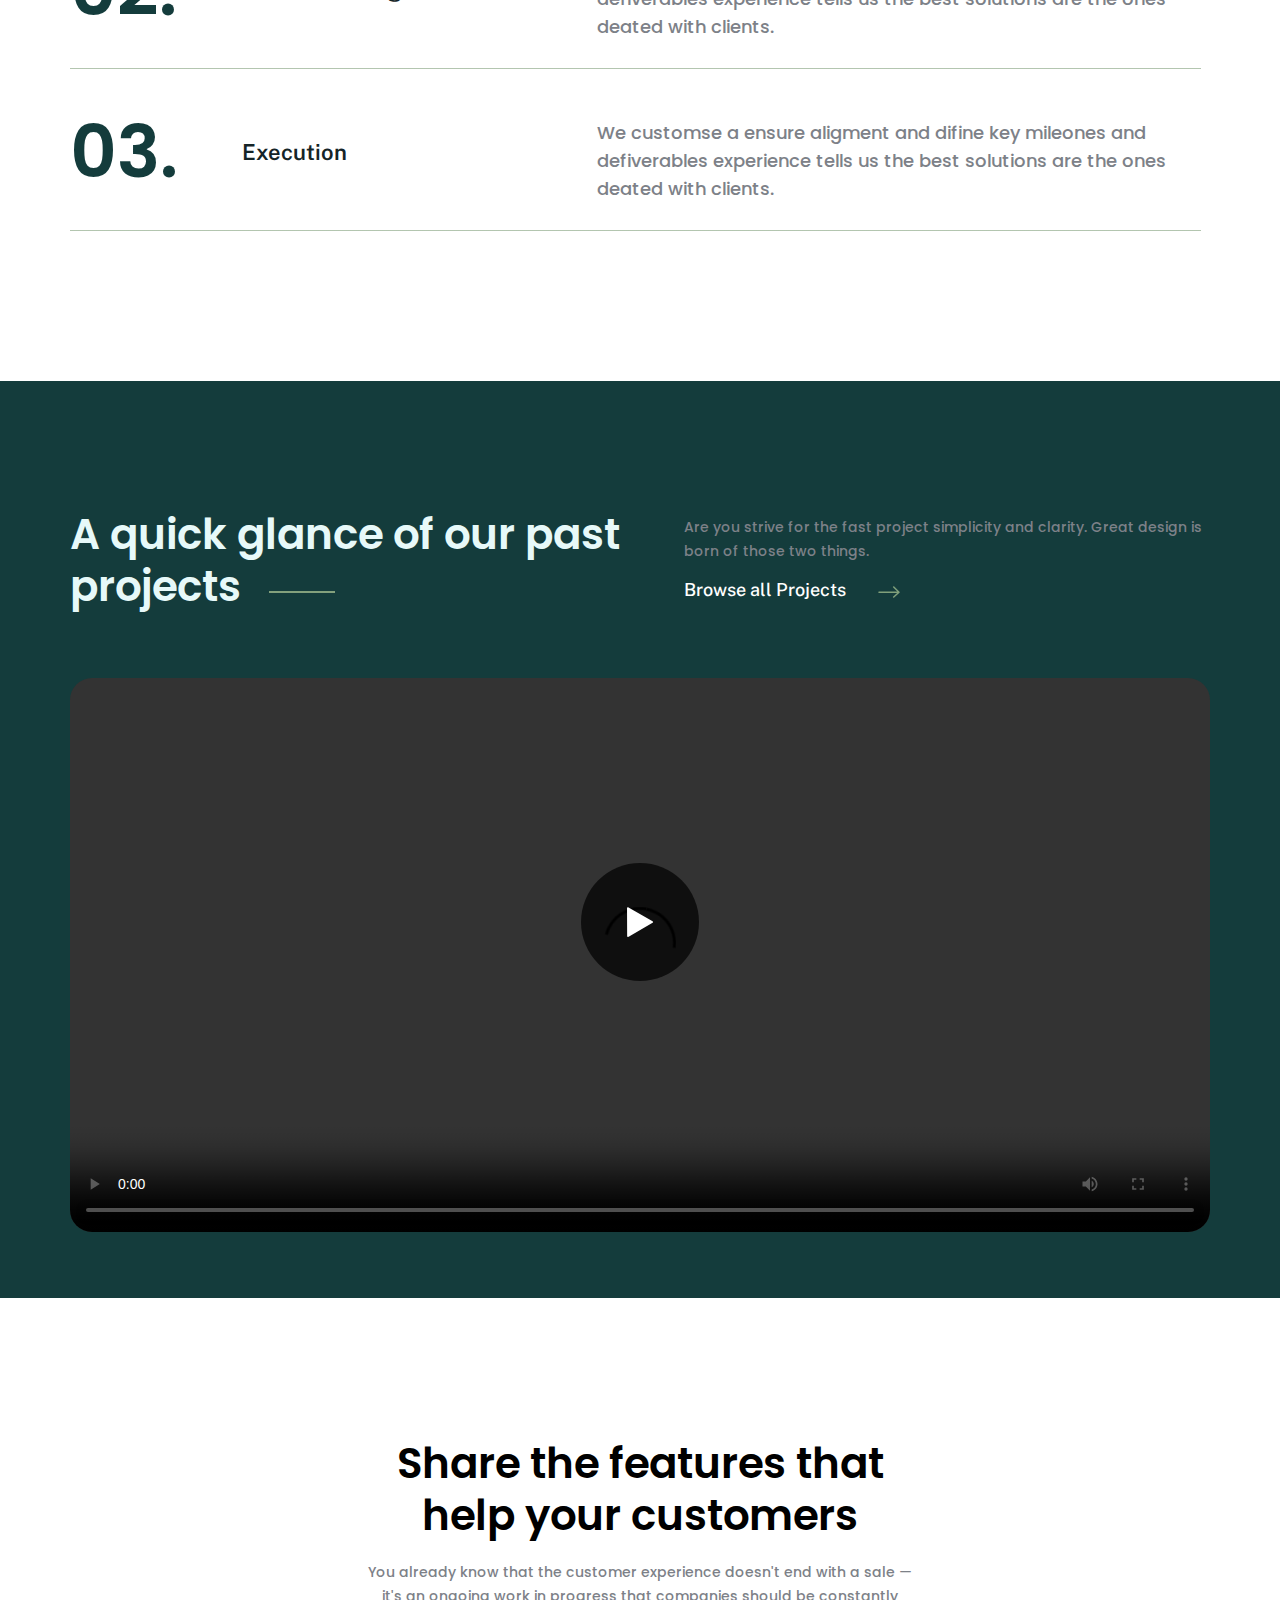
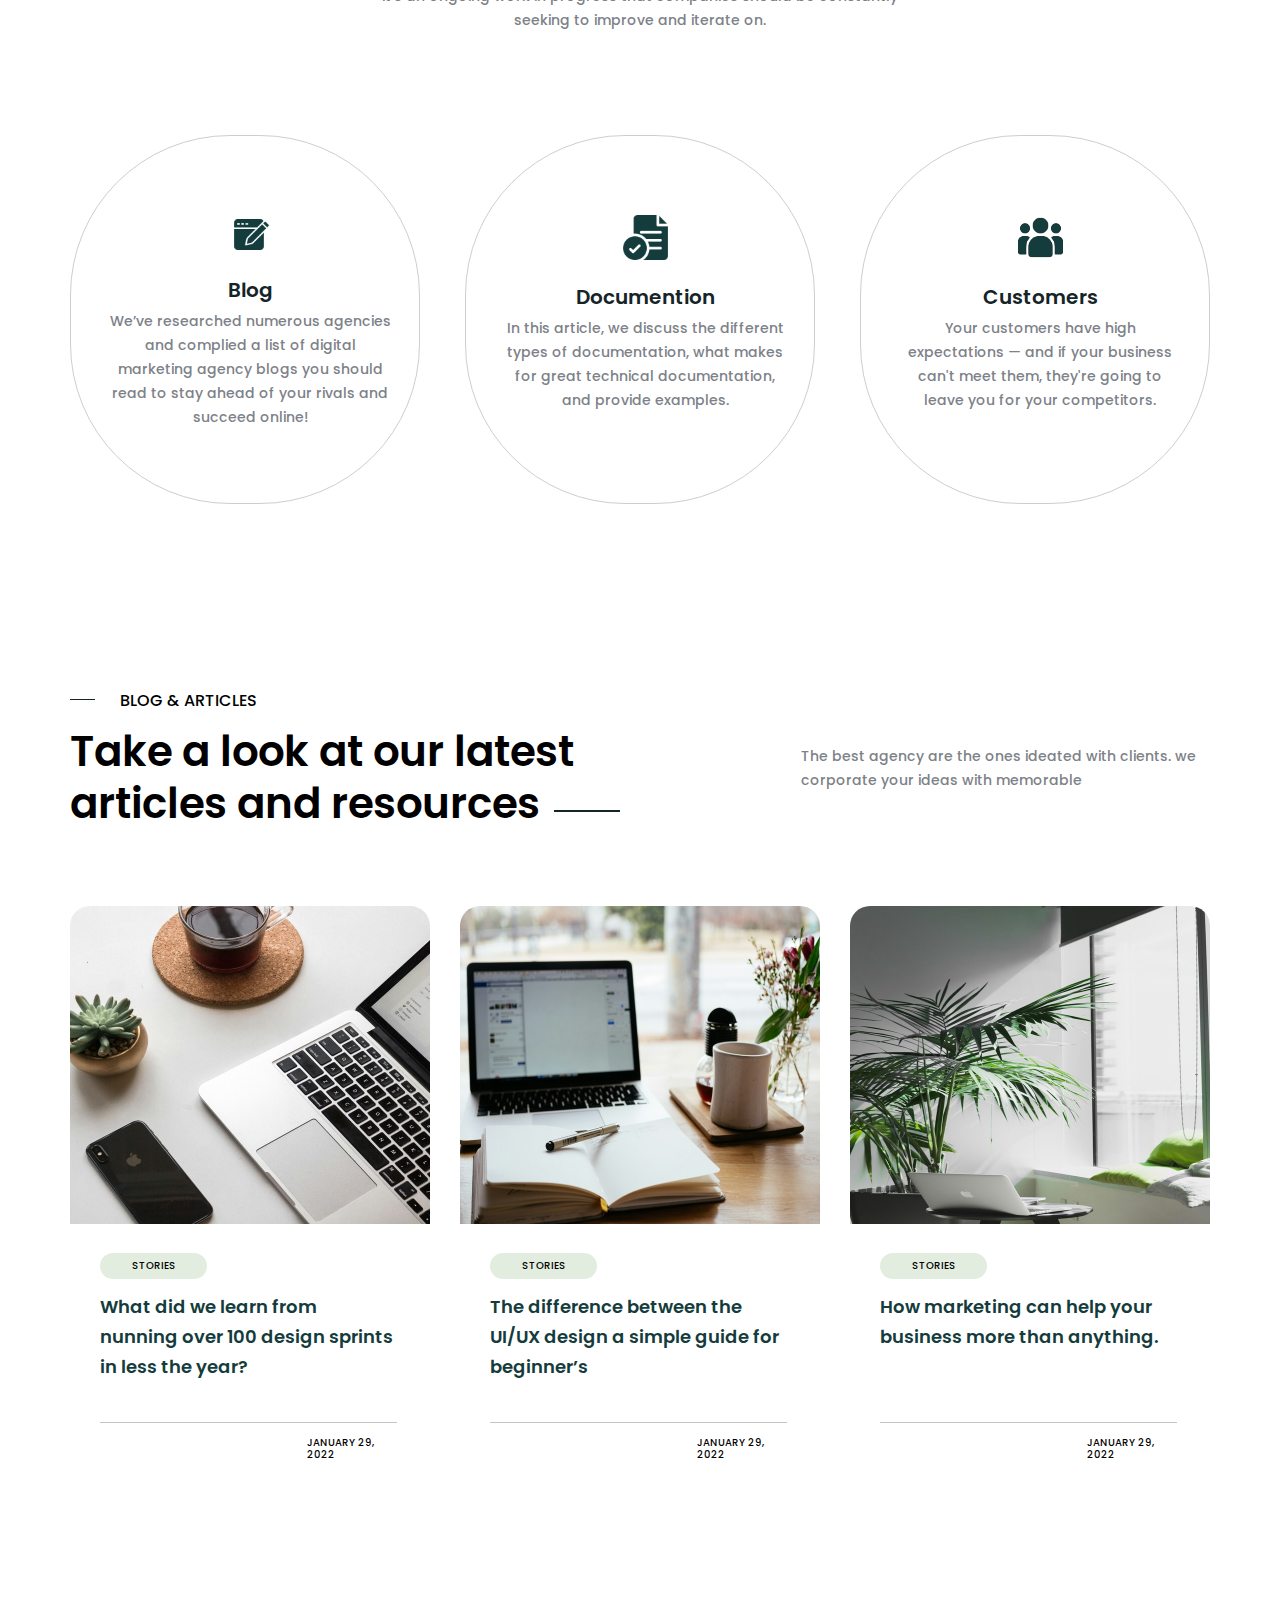
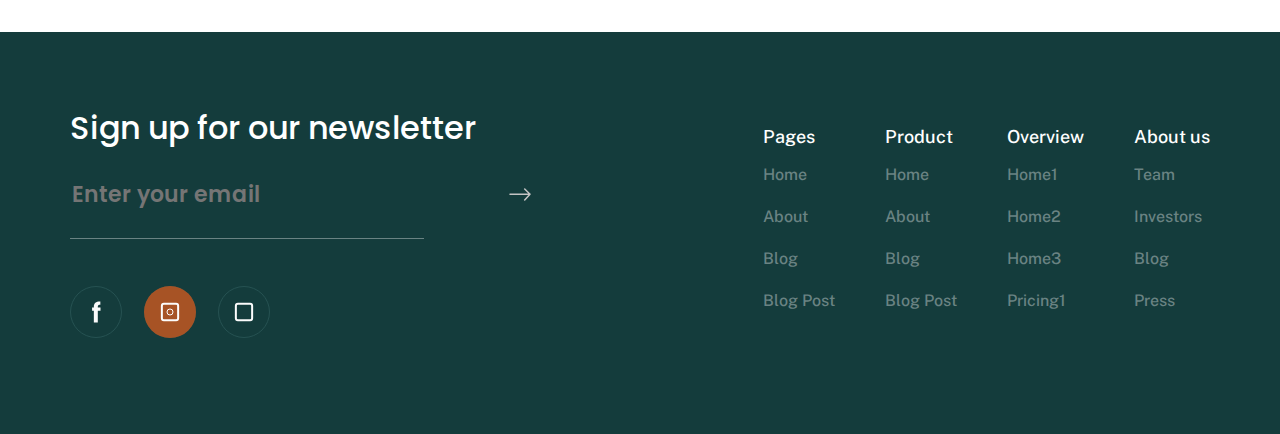
==== commit 2ba032cc: "create footer" ====
--- a/index.html
+++ b/index.html
@@ -16,7 +16,7 @@
         href="https://fonts.googleapis.com/css2?family=Poppins:ital,wght@0,100;0,200;0,300;0,400;0,500;0,600;0,700;0,800;0,900;1,100;1,200;1,300;1,400;1,500;1,600;1,700;1,800;1,900&family=Public+Sans:ital,wght@0,100..900;1,100..900&display=swap"
         rel="stylesheet" />
 
-    <link href="https://fonts.googleapis.com/css2?family=Sonsie+One&display=swap" rel="stylesheet">
+    <link href="https://fonts.googleapis.com/css2?family=Sonsie+One&display=swap" rel="stylesheet" />
     <!-- Styles -->
     <link rel="stylesheet" href="./assets/css/styles.css" />
 </head>
@@ -108,23 +108,31 @@
 
     <main>
         <!-- List-logo -->
-        <section class="contact-logo">
+        <section class=" contact-logo">
             <div class="container">
                 <div class="contact-logo__inner">
                     <ul class="list-logo">
-                        <li class="logo-item"><a href="#!" class="Google">
-
-                                Google</a></li>
-                        <li class="logo-item"><a href="#!" class="slack">
-                                <img src="./assets/img/logo-slack.svg" alt="" class="logo-slack">
-                                <span class="slack-text">slack</span></a></li>
-                        <li class="logo-item"><a href="#!" class="Agworld">
-                                <img src="./assets/img/logo-Agworld.svg" alt="" class="logo-Agworld">
-                                <span class="Agworld-text">Agworld</span></a></li>
-                        <li class="logo-item"><a href="#!" class="RioTinto">RioTinto</a></li>
-                        <li class="logo-item"><a href="#!" class="HEROKU">
-                                <img src="./assets/img/logo-HEROKU.svg" alt="" class="logo-HEROKU">
-                                <span class="HEROKU-text">HEROKU</span></a></li>
+                        <li class="logo-item">
+                            <a href="#!" class="Google"> Google</a>
+                        </li>
+                        <li class="logo-item">
+                            <a href="#!" class="slack">
+                                <img src="./assets/img/logo-slack.svg" alt="" class="logo-slack" />
+                                <span class="slack-text">slack</span></a>
+                        </li>
+                        <li class="logo-item">
+                            <a href="#!" class="Agworld">
+                                <img src="./assets/img/logo-Agworld.svg" alt="" class="logo-Agworld" />
+                                <span class="Agworld-text">Agworld</span></a>
+                        </li>
+                        <li class="logo-item">
+                            <a href="#!" class="RioTinto">RioTinto</a>
+                        </li>
+                        <li class="logo-item">
+                            <a href="#!" class="HEROKU">
+                                <img src="./assets/img/logo-HEROKU.svg" alt="" class="logo-HEROKU" />
+                                <span class="HEROKU-text">HEROKU</span></a>
+                        </li>
                     </ul>
                 </div>
             </div>
@@ -134,17 +142,18 @@
         <section class="service">
             <div class="container">
                 <div class="service__inner">
-
                     <!-- service-heading -->
                     <section class="service-heading heading">
                         <div class="service__info-heading info-heading">
-                            <h3 class="service__sub-heading sub-heading">OUR SERVICES</h3>
-                            <h2 class="section-title service-title heading-title">We offer a wide range of design
-                                services</h2>
+                            <h3 class="service__sub-heading sub-heading">
+                                OUR SERVICES
+                            </h3>
+                            <h2 class="section-title service-title heading-title">
+                                We offer a wide range of design services
+                            </h2>
                         </div>
                         <div class="service__arrow">
                             <button class="arrow" type="submit">
-
                                 <svg width="22" height="13" viewBox="0 0 22 13" fill="currentColor"
                                     xmlns="http://www.w3.org/2000/svg">
                                     <path
@@ -154,8 +163,7 @@
                                 </svg>
                             </button>
                             <button class="arrow" type="submit">
-
-                                <svg class="arrow-right " width="22" height="13" viewBox="0 0 22 13" fill="currentColor"
+                                <svg class="arrow-right" width="22" height="13" viewBox="0 0 22 13" fill="currentColor"
                                     xmlns="http://www.w3.org/2000/svg">
                                     <path
                                         d="M21 6.82353H0.999999M0.999999 6.82353L6.29412 1M0.999999 6.82353L6.29412 12"
@@ -170,34 +178,42 @@
                     <section class="service__list">
                         <!-- item1 -->
                         <article class="service__item">
-                            <a href="#!"><img src="./assets/img/service1.jpg" alt="" class="item-img">
+                            <a href="#!"><img src="./assets/img/service1.jpg" alt="" class="item-img" />
                                 <div class="info-item-img">
                                     <h3 class="item-heading">Branding</h3>
-                                    <p class="section-desc">Create beautiful Agency website with
-                                        Boluethat converts more visitors than
-                                        any website.</p>
+                                    <p class="section-desc">
+                                        Create beautiful Agency website with
+                                        Boluethat converts more visitors
+                                        than any website.
+                                    </p>
                                 </div>
                             </a>
                         </article>
                         <!-- item2 -->
                         <article class="service__item">
-                            <a href="#!"><img src="./assets/img/service2.jpg" alt="" class="item-img">
+                            <a href="#!"><img src="./assets/img/service2.jpg" alt="" class="item-img" />
                                 <div class="info-item-img">
                                     <h3 class="item-heading">Web Design</h3>
-                                    <p class="section-desc">Create beautiful Agency website with
-                                        Boluethat converts more visitors than
-                                        any website.</p>
+                                    <p class="section-desc">
+                                        Create beautiful Agency website with
+                                        Boluethat converts more visitors
+                                        than any website.
+                                    </p>
                                 </div>
                             </a>
                         </article>
                         <!-- item3 -->
                         <article class="service__item">
-                            <a href="#!"><img src="./assets/img/service3.jpg" alt="" class="item-img">
+                            <a href="#!"><img src="./assets/img/service3.jpg" alt="" class="item-img" />
                                 <div class="info-item-img">
-                                    <h3 class="item-heading">Graphic Design</h3>
-                                    <p class="section-desc">Create beautiful Agency website with
-                                        Boluethat converts more visitors than
-                                        any website.</p>
+                                    <h3 class="item-heading">
+                                        Graphic Design
+                                    </h3>
+                                    <p class="section-desc">
+                                        Create beautiful Agency website with
+                                        Boluethat converts more visitors
+                                        than any website.
+                                    </p>
                                 </div>
                             </a>
                         </article>
@@ -212,17 +228,18 @@
                 <div class="feature__inner">
                     >
                     <div class="feature__image">
-                        <div class="feature-bg-image">
-                        </div>
-                        <img src="./assets/img/feature1.jpg" alt="" class="feature__img feature__img--bottom">
-                        <img src="./assets/img/feature2.jpg" alt="" class="feature__img">
+                        <div class="feature-bg-image"></div>
+                        <img src="./assets/img/feature1.jpg" alt="" class="feature__img feature__img--bottom" />
+                        <img src="./assets/img/feature2.jpg" alt="" class="feature__img" />
 
                         <img src="./assets/icon/string.svg" alt="" class="string__feature--left-top string" />
                         <img src="./assets/icon/extra.svg" alt="" class="extra__feaure--left-top extra" />
 
                         <div class="feature__info-image">
                             <div class="info-image__inner">
-                                <h3 class="title__info-image">All Desingners</h3>
+                                <h3 class="title__info-image">
+                                    All Desingners
+                                </h3>
                                 <span class="info-image__sub-title">Total Balance</span>
                                 <div class="report-image">40%</div>
                                 <div class="loading">Loding...</div>
@@ -230,37 +247,43 @@
                                 <div class="info-team">
                                     <div class="team">Teams:</div>
                                     <div class="list-team">
-                                        <img src="./assets/img/avartar1.jpg" alt="avartar" class="avartar">
-                                        <img src="./assets/img/avartar2.jpg" alt="avartar" class="avartar">
-                                        <img src="./assets/img/avartar3.jpg" alt="avartar" class="avartar">
-                                        <img src="./assets/img/avartar4.jpg" alt="avartar" class="avartar">
+                                        <img src="./assets/img/avartar1.jpg" alt="avartar" class="avartar" />
+                                        <img src="./assets/img/avartar2.jpg" alt="avartar" class="avartar" />
+                                        <img src="./assets/img/avartar3.jpg" alt="avartar" class="avartar" />
+                                        <img src="./assets/img/avartar4.jpg" alt="avartar" class="avartar" />
                                     </div>
                                 </div>
                             </div>
                         </div>
-
-
                     </div>
 
                     <section class="feature-about">
                         <h3 class="feature__sub-heading">ABOUT US</h3>
-                        <h2 class="section-title feature-title">We are an extention of your creative team</h2>
-                        <p class="section-desc feature-desc">At the start of every project, we cusomizea detailed
-                            project plan
-                            together with you set exectationns ensure alighment
-                            and define key milestones and deiverbles.</p>
+                        <h2 class="section-title feature-title">
+                            We are an extention of your creative team
+                        </h2>
+                        <p class="section-desc feature-desc">
+                            At the start of every project, we cusomizea
+                            detailed project plan together with you set
+                            exectationns ensure alighment and define key
+                            milestones and deiverbles.
+                        </p>
 
                         <div class="report">
                             <span class="report-info">48%</span>
-                            <p class="section-desc">Are you strive for two things in design simplicity and clarity.
-                                Great design is born of those two things
+                            <p class="section-desc">
+                                Are you strive for two things in design
+                                simplicity and clarity. Great design is born
+                                of those two things
                             </p>
                         </div>
 
                         <div class="report">
                             <span class="report-info">26%</span>
-                            <p class="section-desc">Are you strive for two things in design simplicity and clarity.
-                                Great design is born of those two things
+                            <p class="section-desc">
+                                Are you strive for two things in design
+                                simplicity and clarity. Great design is born
+                                of those two things
                             </p>
                         </div>
                     </section>
@@ -272,14 +295,14 @@
         <section class="process">
             <div class="container">
                 <div class="process__inner">
-
                     <!-- process-heading -->
                     <section class="heading">
                         <div class="info-heading">
                             <h3 class="sub-heading">OUR PROCESS</h3>
-                            <h2 class="section-title heading-title">A simple ,yet effective three step process</h2>
-                        </div>
-
+                            <h2 class="section-title heading-title">
+                                A simple ,yet effective three step process
+                            </h2>
+                        </div>
                     </section>
 
                     <section>
@@ -287,15 +310,18 @@
                             <div class="process__row-right">
                                 <div class="row-number">01.</div>
                                 <div class="row-info row__info--top">
-                                    <h3 class="title-row  ">Project idea</h3>
+                                    <h3 class="title-row">Project idea</h3>
                                     <a href="#!" class="row-link">Learn More</a>
                                 </div>
                             </div>
-                            <p class="section-desc row-desc">We customse a ensure aligment and difine key mileones and
-                                defiverables experience tells us the best solutions are the
-                                ones deated with clients.</p>
-
-                            <img src="./assets/img/process-img1.png" alt="process-img" class="process-img">
+                            <p class="section-desc row-desc">
+                                We customse a ensure aligment and difine key
+                                mileones and defiverables experience tells
+                                us the best solutions are the ones deated
+                                with clients.
+                            </p>
+
+                            <img src="./assets/img/process-img1.png" alt="process-img" class="process-img" />
                         </div>
 
                         <!-- row2 -->
@@ -303,15 +329,20 @@
                             <div class="process__row-right">
                                 <div class="row-number">02.</div>
                                 <div class="row-info">
-                                    <h3 class="title-row">Brainstormaing</h3>
+                                    <h3 class="title-row">
+                                        Brainstormaing
+                                    </h3>
                                     <a href="#!" class="row-link">Learn More</a>
                                 </div>
                             </div>
-                            <p class="section-desc row-desc">We customse a ensure aligment and difine key mileones and
-                                defiverables experience tells us the best solutions are the
-                                ones deated with clients.</p>
-
-                            <img src="./assets/img/process-img1.png" alt="process-img" class="process-img">
+                            <p class="section-desc row-desc">
+                                We customse a ensure aligment and difine key
+                                mileones and defiverables experience tells
+                                us the best solutions are the ones deated
+                                with clients.
+                            </p>
+
+                            <img src="./assets/img/process-img1.png" alt="process-img" class="process-img" />
                         </div>
 
                         <!-- row3 -->
@@ -323,11 +354,14 @@
                                     <a href="#!" class="row-link">Learn More</a>
                                 </div>
                             </div>
-                            <p class="section-desc row-desc">We customse a ensure aligment and difine key mileones and
-                                defiverables experience tells us the best solutions are the
-                                ones deated with clients.</p>
-
-                            <img src="./assets/img/process-img1.png" alt="process-img" class="process-img">
+                            <p class="section-desc row-desc">
+                                We customse a ensure aligment and difine key
+                                mileones and defiverables experience tells
+                                us the best solutions are the ones deated
+                                with clients.
+                            </p>
+
+                            <img src="./assets/img/process-img1.png" alt="process-img" class="process-img" />
                         </div>
                     </section>
                 </div>
@@ -338,19 +372,18 @@
         <section class="project">
             <div class="container">
                 <div class="project__inner">
-
                     <!-- project-heading -->
                     <section class="heading project-heading">
-
-                        <h2 class="section-title heading-title project-title">A quick glance of our past projects
+                        <h2 class="section-title heading-title project-title">
+                            A quick glance of our past projects
                         </h2>
 
-
                         <div class="info-heading-project">
-                            <p class="section-desc ">Are you strive for the fast project simplicity and clarity. Great
-                                design is born of those two things.
-                            </p>
-
+                            <p class="section-desc">
+                                Are you strive for the fast project
+                                simplicity and clarity. Great design is born
+                                of those two things.
+                            </p>
 
                             <h3 class="sub-desc">Browse all Projects</h3>
                             <a href="#!" class="project-arrow">
@@ -361,7 +394,6 @@
                                         stroke-linejoin="round" />
                                 </svg>
                             </a>
-
                         </div>
                     </section>
 
@@ -371,12 +403,229 @@
                             <source src="./assets/video/video-projects.mp4" type="video/webm">
                         </video>
 
-                        <div class="btn-play-video"><img src="./assets/video/btn-play.svg" alt=""></div>
-                    </div>
+                        <div class="btn-play-video">
+                            <img src="./assets/video/btn-play.svg" alt="" />
+                        </div>
+                    </div>
+                </div>
+            </div>
+        </section>
+
+        <!-- Customers -->
+        <section class="customer">
+            <div class="container">
+                <div class="customer__inner">
+                    <!-- customer__heading -->
+                    <div class="customer__heading">
+                        <h2 class="section-title customer-title">
+                            Share the features that help your customers
+                        </h2>
+                        <p class="section-desc customer-desc">
+                            You already know that the customer experience
+                            doesn't end with a sale — it's an ongoing work
+                            in progress that companies should be constantly
+                            seeking to improve and iterate on.
+                        </p>
+                    </div>
+
+                    <!-- customer__list-item -->
+                    <div class="customer__list">
+                        <!-- item1 -->
+                        <article class="customer__item">
+                            <img src="./assets/icon/blog.svg" alt="blog" class="item__img-icon" />
+                            <div class="item__heading">Blog</div>
+                            <p class="item__desc">
+                                We’ve researched numerous agencies and
+                                complied a list of digital marketing agency
+                                blogs you should read to stay ahead of your
+                                rivals and succeed online!
+                            </p>
+                        </article>
+
+                        <!-- item2 -->
+                        <article class="customer__item">
+                            <img src="./assets/icon/document.svg" alt="blog" class="item__img-icon" />
+                            <div class="item__heading">Documention</div>
+                            <p class="item__desc">
+                                In this article, we discuss the different
+                                types of documentation, what makes for great
+                                technical documentation, and provide
+                                examples.
+                            </p>
+                        </article>
+
+                        <!-- item3 -->
+                        <article class="customer__item">
+                            <img src="./assets/icon/human.svg" alt="blog" class="item__img-icon" />
+                            <div class="item__heading">Customers</div>
+                            <p class="item__desc">
+                                Your customers have high expectations — and
+                                if your business can't meet them, they're
+                                going to leave you for your competitors.
+                            </p>
+                        </article>
+                    </div>
+                </div>
+            </div>
+        </section>
+
+        <!-- Blog -->
+        <section class="blog">
+            <div class="container">
+                <div class="service__inner">
+                    <!-- service-heading -->
+                    <section class="blog-heading heading">
+                        <div class="blog__info-heading info-heading">
+                            <h3 class="blog__sub-heading sub-heading">
+                                BLOG & ARTICLES
+                            </h3>
+                            <h2 class="section-title blog-title heading-title">
+                                Take a look at our latest articles and
+                                resources
+                            </h2>
+                        </div>
+
+                        <p class="section-desc blog__heading-desc">
+                            The best agency are the ones ideated with
+                            clients. we corporate your ideas with memorable
+                        </p>
+                    </section>
+
+                    <!-- blog__list -->
+                    <section class="service__list">
+                        <!-- item1 -->
+                        <article class="service__item blog-item">
+                            <img src="./assets/img/service1.jpg" alt="" class="item-img blog__item-img" />
+                            <div class="info-item-img blog-info">
+                                <a href="#!" class="blog__link-btn">
+                                    <button class="blog-btn">
+                                        STORIES
+                                    </button></a>
+                                <p class=" blog-desc">
+                                    What did we learn from nunning over 100 design sprints in less the year?
+                                </p>
+                                <div class="blog-date">JANUARY 29, 2022</div>
+                            </div>
+                            </a>
+                        </article>
+                        <!-- item2 -->
+                        <article class="service__item blog-item">
+
+                            <img src="./assets/img/service2.jpg" alt="" class="item-img blog__item-img" />
+                            <div class="info-item-img blog-info">
+                                <a href="#!" class="blog__link-btn">
+                                    <button class="blog-btn">
+                                        STORIES
+                                    </button></a>
+                                <p class=" blog-desc">
+                                    The difference between the UI/UX design a simple guide for beginner’s
+                                </p>
+                                <div class="blog-date">JANUARY 29, 2022</div>
+                            </div>
+
+                        </article>
+                        <!-- item3 -->
+                        <article class="service__item blog-item">
+
+                            <img src="./assets/img/service3.jpg" alt="" class="item-img blog__item-img" />
+                            <div class="info-item-img blog-info">
+                                <a href="#!" class="blog__link-btn">
+                                    <button class="blog-btn">
+                                        STORIES
+                                    </button></a>
+                                <p class=" blog-desc">
+                                    How marketing can help your business more than anything.
+                                </p>
+                                <div class="blog-date">JANUARY 29, 2022</div>
+                            </div>
+
+                        </article>
+                    </section>
                 </div>
             </div>
         </section>
     </main>
+
+    <!-- FOOTER -->
+    <footer class="footer">
+        <div class="container">
+            <div class="footer__inner">
+                <div class="footer__contact">
+                    <h2 class="footer__heading">Sign up for our newsletter</h2>
+                    <form action="" class="form__footer">
+                        <input class="input__footer" type="text" placeholder="Enter your email">
+                        <button type="submit" class="button__footer">
+                            <svg width="22" height="13" viewBox="0 0 22 13" fill="none"
+                                xmlns="http://www.w3.org/2000/svg">
+                                <path d="M21 6.82353H0.999999M0.999999 6.82353L6.29412 1M0.999999 6.82353L6.29412 12"
+                                    stroke="currentColor" stroke-width="1.5" stroke-linecap="round"
+                                    stroke-linejoin="round" />
+                            </svg>
+
+                        </button>
+                    </form>
+
+                    <div class="footer__link">
+                        <a href="#!" class="footer__link-icon"><img src="./assets/icon/f.svg" alt=""
+                                class="footer__img-icon"></a>
+                        <a href="#!" class="footer__link-icon"><img src="./assets/icon/tw.svg" alt=""
+                                class="footer__img-icon"></a>
+                        <a href="#!" class="footer__link-icon"><img src="./assets/icon/it.svg" alt=""
+                                class="footer__img-icon"></a>
+
+                    </div>
+                </div>
+
+
+                <div class="footer__list-item">
+                    <!-- List1 -->
+                    <div class="list--item">
+                        <h3 class="list__heading">Pages</h3>
+                        <ul class="footer__list">
+                            <li class="footer__item">Home</li>
+                            <li class="footer__item">About</li>
+                            <li class="footer__item">Blog</li>
+                            <li class="footer__item">Blog Post</li>
+                        </ul>
+                    </div>
+
+
+                    <!-- List2 -->
+                    <div class="list--item">
+                        <h3 class="list__heading">Product</h3>
+                        <ul class="footer__list">
+                            <li class="footer__item">Home</li>
+                            <li class="footer__item">About</li>
+                            <li class="footer__item">Blog</li>
+                            <li class="footer__item">Blog Post</li>
+                        </ul>
+                    </div>
+
+                    <!-- List3 -->
+                    <div class="list--item">
+                        <h3 class="list__heading">Overview</h3>
+                        <ul class="footer__list">
+                            <li class="footer__item">Home1</li>
+                            <li class="footer__item">Home2</li>
+                            <li class="footer__item">Home3</li>
+                            <li class="footer__item">Pricing1</li>
+                        </ul>
+                    </div>
+
+                    <!-- List4 -->
+                    <div class="list--item">
+                        <h3 class="list__heading">About us</h3>
+                        <ul class="footer__list">
+                            <li class="footer__item">Team</li>
+                            <li class="footer__item">Investors</li>
+                            <li class="footer__item">Blog</li>
+                            <li class="footer__item">Press</li>
+                        </ul>
+                    </div>
+                </div>
+            </div>
+        </div>
+    </footer>
 </body>
 
 </html>--- a/assets/css/styles.css
+++ b/assets/css/styles.css
@@ -1,1054 +1,1146 @@
 * {
-    box-sizing: border-box;
+  box-sizing: border-box;
 }
 
 :root {
-    --primary-color: #143c3c;
+  --primary-color: #143c3c;
 }
 
 html {
-    font-size: 62.5%;
+  font-size: 62.5%;
 }
 
 body {
-    font-size: 1.6rem;
-    font-family: "Public Sans", sans-serif;
+  font-size: 1.6rem;
+  font-family: "Public Sans", sans-serif;
 }
 
 /* Common */
 .container {
-    width: 1140px;
-    max-width: calc(100% - 48px);
-    margin-left: auto;
-    margin-right: auto;
+  width: 1140px;
+  max-width: calc(100% - 48px);
+  margin-left: auto;
+  margin-right: auto;
 }
 
 a {
-    text-decoration: none;
-    font-size: 1.8rem;
-    font-weight: 500;
-    color: #575d5e;
-    padding: 10px 0;
+  text-decoration: none;
+  font-size: 1.8rem;
+  font-weight: 500;
+  color: #575d5e;
+  padding: 10px 0;
 }
 
 .logo {
-    display: flex;
-    align-items: center;
+  display: flex;
+  align-items: center;
 }
 
 .logo__img {
-    margin-right: 8px;
+  margin-right: 8px;
 }
 
 .logo__text {
-    color: #000000;
+  color: #000000;
 }
 
 .btn {
-    min-width: 173px;
-    height: 53px;
-    outline: none;
-    border: none;
-    border-radius: 999px;
-    background: var(--primary-color);
-    color: #fff;
-    font-size: 1.8rem;
-    font-weight: 500;
-    cursor: pointer;
+  min-width: 173px;
+  height: 53px;
+  outline: none;
+  border: none;
+  border-radius: 999px;
+  background: var(--primary-color);
+  color: #fff;
+  font-size: 1.8rem;
+  font-weight: 500;
+  cursor: pointer;
 }
 
 .btn:hover {
-    opacity: 0.9;
+  opacity: 0.9;
 }
 
 .section-heading {
-    font-size: 5rem;
-    font-weight: 800;
+  font-size: 5rem;
+  font-weight: 800;
 }
 
 .section-desc {
-    font-size: 1.8rem;
-    font-weight: 500;
-    line-height: 28px;
+  font-size: 1.8rem;
+  font-weight: 500;
+  line-height: 28px;
 }
 
 .section-title {
-    font-family: Poppins;
-    font-size: 4.2rem;
-    font-weight: 600;
-    line-height: 52px;
+  font-family: Poppins;
+  font-size: 4.2rem;
+  font-weight: 600;
+  line-height: 52px;
 }
 
 /* -----------------Header-------------------- */
 
 .header {
-    top: -28px;
-    padding: 28px;
+  top: -28px;
+  padding: 28px;
 }
 
 .header__inner {
-    display: flex;
-    align-items: center;
-    justify-content: space-between;
+  display: flex;
+  align-items: center;
+  justify-content: space-between;
 }
 
 .contact-cta {
-    display: flex;
-    align-items: center;
+  display: flex;
+  align-items: center;
 }
 
 .nav__list {
-    margin-right: 88px;
-    display: flex;
+  margin-right: 88px;
+  display: flex;
 }
 
 .nav-item {
-    padding: 10px 0;
+  padding: 10px 0;
 }
 
 .nav-item + .nav-item {
-    margin-left: 38px;
+  margin-left: 38px;
 }
 
 .reactangle__header {
-    margin-top: 13px;
-    width: 1140px;
-    height: 1px;
-    background: linear-gradient(
-        90deg,
-        #ffffff 0%,
-        #dddcdc 51.09%,
-        rgba(213, 213, 213, 0) 99.68%
-    );
+  margin-top: 13px;
+  width: 1140px;
+  height: 1px;
+  background: linear-gradient(
+    90deg,
+    #ffffff 0%,
+    #dddcdc 51.09%,
+    rgba(213, 213, 213, 0) 99.68%
+  );
 }
 
 .active {
-    position: relative;
-    font-weight: 500;
-    color: #152427;
+  position: relative;
+  font-weight: 500;
+  color: #152427;
 }
 
 .active::before {
-    position: absolute;
-    bottom: -30px;
-    left: 5px;
-    content: "";
-    width: 16px;
-    height: 2px;
-    background: #143c3c;
+  position: absolute;
+  bottom: -30px;
+  left: 5px;
+  content: "";
+  width: 16px;
+  height: 2px;
+  background: #143c3c;
 }
 
 .active-nav {
-    padding: 10px 0;
+  padding: 10px 0;
 }
 
 .active-nav:hover {
-    font-weight: 500;
-    color: #152427;
+  font-weight: 500;
+  color: #152427;
 }
 
 /* --------------hero------------------- */
 .hero {
-    margin-top: 60px;
+  margin-top: 60px;
 }
 
 .hero__content {
-    width: 45%;
+  width: 45%;
 }
 
 .hero__inner {
-    display: flex;
-    justify-content: space-between;
-    align-items: center;
+  display: flex;
+  justify-content: space-between;
+  align-items: center;
 }
 
 .hero-heading {
-    width: 368px;
+  width: 368px;
 }
 
 .hero__desc {
-    margin-top: 20px;
-    width: 341px;
+  margin-top: 20px;
+  width: 341px;
 }
 
 .hero__cta {
-    margin-top: 42px;
-    display: flex;
-    align-items: center;
+  margin-top: 42px;
+  display: flex;
+  align-items: center;
 }
 
 .contact-video {
-    cursor: pointer;
-    margin-left: 36px;
+  cursor: pointer;
+  margin-left: 36px;
 }
 
 .play-icon {
-    position: relative;
-    display: inline-block;
-    padding: 12px 18px;
-    border-radius: 50%;
-    background: #83a17d;
-    transition: ease 0.25s;
+  position: relative;
+  display: inline-block;
+  padding: 12px 18px;
+  border-radius: 50%;
+  background: #83a17d;
+  transition: ease 0.25s;
 }
 
 /* half-circle */
 .play-icon::before {
-    position: absolute;
-    left: -7px;
-    top: -6px;
-    content: "";
-    width: 46px;
-    height: 46px;
-    border: 4px solid var(--primary-color);
-    border-radius: 50%;
-    border-bottom-color: transparent;
-    border-left-color: transparent;
-    transform: rotate(227deg);
-    transition: ease 0.25s;
+  position: absolute;
+  left: -7px;
+  top: -6px;
+  content: "";
+  width: 46px;
+  height: 46px;
+  border: 4px solid var(--primary-color);
+  border-radius: 50%;
+  border-bottom-color: transparent;
+  border-left-color: transparent;
+  transform: rotate(227deg);
+  transition: ease 0.25s;
 }
 
 .contact-video:hover .play-icon::before {
-    transform: rotate(200deg);
+  transform: rotate(200deg);
 }
 
 .icon-img {
-    transition: ease 0.25s;
+  transition: ease 0.25s;
 }
 
 .contact-video:hover .icon-img {
-    transform: rotate(-90deg);
+  transform: rotate(-90deg);
 }
 
 .play-video {
-    margin-left: 15px;
-    font-family: Poppins;
-    font-size: 1.8rem;
-    font-weight: 600;
-    line-height: 30px;
-    color: var(--primary-color);
+  margin-left: 15px;
+  font-family: Poppins;
+  font-size: 1.8rem;
+  font-weight: 600;
+  line-height: 30px;
+  color: var(--primary-color);
 }
 
 /* ----hero__image----- */
 .hero__image {
-    position: relative;
-    display: flex;
-    width: 55%;
-    height: 543px;
-    column-gap: 20px;
+  position: relative;
+  display: flex;
+  width: 55%;
+  height: 543px;
+  column-gap: 20px;
 }
 
 .hero__img {
-    z-index: 1;
-    display: flex;
-    align-items: flex-start;
-    width: 202px;
-    height: 466px;
-    border-radius: 110px;
-    object-fit: cover;
+  z-index: 1;
+  display: flex;
+  align-items: flex-start;
+  width: 202px;
+  height: 466px;
+  border-radius: 110px;
+  object-fit: cover;
 }
 
 .hero__img--bottom {
-    align-self: flex-end;
+  align-self: flex-end;
 }
 
 .string__hero--left-top {
-    position: absolute;
-    display: inline-block;
-    left: -172px;
-    top: -29px;
+  position: absolute;
+  display: inline-block;
+  left: -172px;
+  top: -29px;
 }
 
 .string {
-    z-index: 2;
+  z-index: 2;
 }
 
 .extra {
-    width: 72px;
-    height: 72px;
+  width: 72px;
+  height: 72px;
 }
 
 .extra__hero--left-top {
-    position: absolute;
-    display: inline-block;
-    left: -212px;
-    top: -21px;
+  position: absolute;
+  display: inline-block;
+  left: -212px;
+  top: -21px;
 }
 
 .string__hero--right-bottom {
-    position: absolute;
-    display: inline-block;
-    right: 30px;
-    bottom: -60px;
+  position: absolute;
+  display: inline-block;
+  right: 30px;
+  bottom: -60px;
 }
 
 .extra__hero--right-bottom {
-    position: absolute;
-    display: inline-block;
-    right: -9px;
-    bottom: -31px;
+  position: absolute;
+  display: inline-block;
+  right: -9px;
+  bottom: -31px;
 }
 
 .circle-bg-hero {
-    position: absolute;
-    left: 150px;
-    top: 120px;
-    width: 340px;
-    height: 340px;
-    border-radius: 50%;
-    background: #4dbb9a;
-    filter: blur(137px);
+  position: absolute;
+  left: 150px;
+  top: 120px;
+  width: 340px;
+  height: 340px;
+  border-radius: 50%;
+  background: #4dbb9a;
+  filter: blur(137px);
 }
 
 /* ----------contact-logo------------ */
 .contact-logo {
-    margin-top: 129px;
+  margin-top: 129px;
 }
 
 .contact-logo__inner {
-    border-radius: 100px;
-    background: #e2eddf;
-    padding: 76px 0 78px;
+  border-radius: 100px;
+  background: #e2eddf;
+  padding: 76px 0 78px;
 }
 
 .list-logo {
-    display: flex;
-    justify-content: space-evenly;
-    align-items: center;
+  display: flex;
+  justify-content: space-evenly;
+  align-items: center;
 }
 
 .Google {
-    font-family: Poppins;
-    font-size: 3.1rem;
-    font-weight: 500;
-    line-height: 47px;
-    color: #143c3c;
+  font-family: Poppins;
+  font-size: 3.1rem;
+  font-weight: 500;
+  line-height: 47px;
+  color: #143c3c;
 }
 
 .slack {
-    display: flex;
-    align-items: center;
-    font-family: Poppins;
-    font-size: 3.2rem;
-    font-weight: 600;
-    line-height: 48px;
-    color: #143c3c;
+  display: flex;
+  align-items: center;
+  font-family: Poppins;
+  font-size: 3.2rem;
+  font-weight: 600;
+  line-height: 48px;
+  color: #143c3c;
 }
 
 .Agworld {
-    display: flex;
-    align-items: center;
-    font-family: Poppins;
-    font-size: 2.6rem;
-    font-weight: 400;
-    line-height: 39px;
-
-    color: #143c3c;
+  display: flex;
+  align-items: center;
+  font-family: Poppins;
+  font-size: 2.6rem;
+  font-weight: 400;
+  line-height: 39px;
+
+  color: #143c3c;
 }
 
 .RioTinto {
-    font-family: Sonsie One;
-    font-size: 2.3rem;
-    font-weight: 400;
-    line-height: 30px;
-    color: #143c3c;
+  font-family: Sonsie One;
+  font-size: 2.3rem;
+  font-weight: 400;
+  line-height: 30px;
+  color: #143c3c;
 }
 
 .HEROKU {
-    display: flex;
-    align-items: center;
-    font-family: Poppins;
-    font-size: 1.9rem;
-    font-weight: 600;
-    line-height: 29px;
-
-    color: #143c3c;
+  display: flex;
+  align-items: center;
+  font-family: Poppins;
+  font-size: 1.9rem;
+  font-weight: 600;
+  line-height: 29px;
+
+  color: #143c3c;
 }
 
 .slack-text {
-    margin-left: 3px;
+  margin-left: 3px;
 }
 
 .Agworld-text {
-    margin-left: 14px;
+  margin-left: 14px;
 }
 
 .HEROKU-text {
-    margin-left: 10px;
+  margin-left: 10px;
 }
 
 .logo-item {
-    transition: ease 0.25s;
+  transition: ease 0.25s;
 }
 
 .logo-item:hover {
-    transform: translateY(-10px);
+  transform: translateY(-10px);
 }
 
 .service {
-    margin-top: 53px;
-    padding-top: 53px;
+  margin-top: 53px;
+  padding-top: 53px;
 }
 
 .heading {
-    position: relative;
-    display: flex;
+  position: relative;
+  display: flex;
 }
 
 .info-heading {
-    width: 520px;
+  width: 520px;
 }
 
 .sub-heading {
-    font-family: Poppins;
-    font-size: 1.6rem;
-    font-weight: 500;
-    line-height: 26px;
+  font-family: Poppins;
+  font-size: 1.6rem;
+  font-weight: 500;
+  line-height: 26px;
 }
 
 .sub-heading::before {
-    content: "";
-    display: inline-block;
-    width: 25px;
-    height: 1px;
-    background: #152427;
-    margin: 0 21px 6px 0;
+  content: "";
+  display: inline-block;
+  width: 25px;
+  height: 1px;
+  background: #152427;
+  margin: 0 21px 6px 0;
 }
 
 .heading-title {
-    margin-top: 12px;
+  margin-top: 12px;
 }
 
 .heading-title::after {
-    content: "";
-    display: inline-block;
-    width: 66px;
-    height: 2px;
-    background: #152427;
-    margin: 0 0 8px 18px;
+  content: "";
+  display: inline-block;
+  width: 66px;
+  height: 2px;
+  background: #152427;
+  margin: 0 0 8px 18px;
 }
 
 .service__arrow {
-    position: absolute;
-    right: 73px;
-    bottom: 9px;
-    display: flex;
+  position: absolute;
+  right: 73px;
+  bottom: 9px;
+  display: flex;
 }
 
 .arrow {
-    display: flex;
-    align-items: center;
-    justify-content: center;
-    width: 54px;
-    height: 54px;
-    outline: none;
-    border: none;
-    border-radius: 50%;
-    background: #e2eddf;
-    cursor: pointer;
+  display: flex;
+  align-items: center;
+  justify-content: center;
+  width: 54px;
+  height: 54px;
+  outline: none;
+  border: none;
+  border-radius: 50%;
+  background: #e2eddf;
+  cursor: pointer;
 }
 
 .arrow + .arrow {
-    margin-left: 17px;
+  margin-left: 17px;
 }
 
 .arrow-right {
-    rotate: 180deg;
+  rotate: 180deg;
 }
 
 .arrow:hover {
-    color: #fff;
-    background: var(--primary-color);
+  color: #fff;
+  background: var(--primary-color);
 }
 
 /* service__list */
 .service__list {
-    display: flex;
-    justify-content: space-between;
-    margin-top: 76px;
+  display: flex;
+  justify-content: space-between;
+  margin-top: 76px;
 }
 
 .service__item {
-    border-radius: 20px;
+  border-radius: 20px;
 }
 
 .item-img {
-    width: 370px;
-    height: 318px;
-    object-fit: cover;
-    border-radius: 20px 20px 0 0;
+  width: 370px;
+  height: 318px;
+  object-fit: cover;
+  border-radius: 20px 20px 0 0;
 }
 
 .info-item-img {
-    padding: 24px 18px 23px;
-    width: 268px;
-    flex-shrink: 0;
+  padding: 24px 18px 23px;
+  width: 268px;
+  flex-shrink: 0;
 }
 
 .item-heading {
-    font-family: Poppins;
-    font-size: 2.2rem;
-    font-weight: 600;
-    line-height: 22px;
-    color: #152427;
+  font-family: Poppins;
+  font-size: 2.2rem;
+  font-weight: 600;
+  line-height: 22px;
+  color: #152427;
 }
 
 .section-desc {
-    margin-top: 18px;
-    font-family: Poppins;
-    font-size: 1.4rem;
-    font-weight: 500;
-    line-height: 24px;
-    color: #7d8188;
+  margin-top: 18px;
+  font-family: Poppins;
+  font-size: 1.4rem;
+  font-weight: 500;
+  line-height: 24px;
+  color: #7d8188;
 }
 
 .service__item:hover {
-    box-shadow: -6px 9px 64px -4px #76767640;
+  box-shadow: -6px 9px 64px -4px #76767640;
 }
 
 /* ----------feature---------- */
 
 /* feature__image */
 .feature {
-    margin-top: 85px;
-    padding-top: 85px;
+  margin-top: 85px;
+  padding-top: 85px;
 }
 
 .feature__inner {
-    display: flex;
-    justify-content: space-between;
+  display: flex;
+  justify-content: space-between;
 }
 
 .feature__image {
-    position: relative;
-    display: flex;
-    column-gap: 21px;
-    width: 50%;
-    height: 570px;
+  position: relative;
+  display: flex;
+  column-gap: 21px;
+  width: 50%;
+  height: 570px;
 }
 
 .feature-bg-image {
-    position: absolute;
-    left: 90px;
-    bottom: 50px;
-    width: 340px;
-    height: 340px;
-    background: #83a17d;
-    filter: blur(150px);
+  position: absolute;
+  left: 90px;
+  bottom: 50px;
+  width: 340px;
+  height: 340px;
+  background: #83a17d;
+  filter: blur(150px);
 }
 
 .feature__img {
-    z-index: 1;
-    width: 284px;
-    height: 480px;
-    object-fit: cover;
-    border-radius: 210px;
+  z-index: 1;
+  width: 284px;
+  height: 480px;
+  object-fit: cover;
+  border-radius: 210px;
 }
 
 .feature__img--bottom {
-    align-self: end;
+  align-self: end;
 }
 
 .string__feature--left-top {
-    position: absolute;
-    left: 60px;
-    top: 4px;
+  position: absolute;
+  left: 60px;
+  top: 4px;
 }
 
 .extra__feaure--left-top {
-    position: absolute;
-    left: 20px;
-    top: 12px;
+  position: absolute;
+  left: 20px;
+  top: 12px;
 }
 
 .feature__info-image {
-    z-index: 3;
-    position: absolute;
-    right: 0;
-    bottom: 0;
-    padding: 19px 22px 19px 23px;
-    height: 144px;
-    border-radius: 8px;
-    background: #fff;
-    border: 1px solid #ffffff;
+  z-index: 3;
+  position: absolute;
+  right: 0;
+  bottom: 0;
+  padding: 19px 22px 19px 23px;
+  height: 144px;
+  border-radius: 8px;
+  background: #fff;
+  border: 1px solid #ffffff;
 }
 
 .title__info-image {
-    width: 97px;
-    font-size: 1.4rem;
-    font-weight: 600;
-    line-height: 14px;
-    color: #152427;
+  width: 97px;
+  font-size: 1.4rem;
+  font-weight: 600;
+  line-height: 14px;
+  color: #152427;
 }
 
 .info-image__sub-title {
-    font-size: 1rem;
-    font-weight: 400;
-    line-height: 14px;
-    color: #575d5e;
+  font-size: 1rem;
+  font-weight: 400;
+  line-height: 14px;
+  color: #575d5e;
 }
 
 .report-image {
-    position: relative;
-    margin-top: 10px;
-    font-size: 1rem;
-    font-weight: 500;
-    line-height: 14px;
-    color: #152427;
+  position: relative;
+  margin-top: 10px;
+  font-size: 1rem;
+  font-weight: 500;
+  line-height: 14px;
+  color: #152427;
 }
 
 .report-image::before,
 .report-image::after {
-    position: absolute;
-    content: "";
-    display: inline-block;
-    border-radius: 10px;
-    bottom: -3px;
+  position: absolute;
+  content: "";
+  display: inline-block;
+  border-radius: 10px;
+  bottom: -3px;
 }
 
 .report-image::before {
-    width: 40px;
-    height: 2px;
-    background: #83a17d;
+  width: 40px;
+  height: 2px;
+  background: #83a17d;
 }
 
 .report-image::after {
-    width: 76px;
-    height: 2px;
-    background: #eaeaea;
+  width: 76px;
+  height: 2px;
+  background: #eaeaea;
 }
 
 .loading {
-    margin: 5px 0 0 55px;
-    font-size: 1rem;
-    font-weight: 500;
-    line-height: 14px;
-    color: #152427;
+  margin: 5px 0 0 55px;
+  font-size: 1rem;
+  font-weight: 500;
+  line-height: 14px;
+  color: #152427;
 }
 
 .info-team .team {
-    font-size: 1rem;
-    font-weight: 500;
-    line-height: 14px;
+  font-size: 1rem;
+  font-weight: 500;
+  line-height: 14px;
 }
 
 .info-team {
-    position: relative;
-    margin-top: 20px;
-    display: flex;
-    align-items: center;
-    justify-content: space-between;
+  position: relative;
+  margin-top: 20px;
+  display: flex;
+  align-items: center;
+  justify-content: space-between;
 }
 
 .info-team::before {
-    position: absolute;
-    top: -14px;
-    left: 2px;
-    content: "";
-    display: inline-block;
-    width: 5px;
-    height: 5px;
-    background: #143c3c;
-    border-radius: 50%;
-    border: 3.5px solid #eaeaea;
+  position: absolute;
+  top: -14px;
+  left: 2px;
+  content: "";
+  display: inline-block;
+  width: 5px;
+  height: 5px;
+  background: #143c3c;
+  border-radius: 50%;
+  border: 3.5px solid #eaeaea;
 }
 
 .list-team {
-    display: flex;
+  display: flex;
 }
 
 .avartar {
-    margin-left: -5px;
-    width: 16px;
-    height: 16px;
-    object-fit: cover;
-    border: 1px solid #fff;
-    border-radius: 50%;
+  margin-left: -5px;
+  width: 16px;
+  height: 16px;
+  object-fit: cover;
+  border: 1px solid #fff;
+  border-radius: 50%;
 }
 /* feature-about */
 .feature-about {
-    width: 41%;
+  width: 41%;
 }
 
 .feature__sub-heading {
-    font-family: Poppins;
-    font-size: 1.6rem;
-    font-weight: 500;
-    line-height: 18px;
-    color: #152427;
+  font-family: Poppins;
+  font-size: 1.6rem;
+  font-weight: 500;
+  line-height: 18px;
+  color: #152427;
 }
 
 .feature__sub-heading::before {
-    margin: 0 21px 7px 0;
-    content: "";
-    display: inline-block;
-    width: 25px;
-    height: 1px;
-    background: #152427;
+  margin: 0 21px 7px 0;
+  content: "";
+  display: inline-block;
+  width: 25px;
+  height: 1px;
+  background: #152427;
 }
 
 .feature-title {
-    margin-top: 20px;
+  margin-top: 20px;
 }
 
 .feature-desc {
-    margin-top: 11px;
+  margin-top: 11px;
 }
 
 .report {
-    position: relative;
-    margin-top: 36px;
-    display: flex;
-    align-items: end;
+  position: relative;
+  margin-top: 36px;
+  display: flex;
+  align-items: end;
 }
 
 .report::after {
-    position: absolute;
-    bottom: -20px;
-    content: "";
-    display: inline-block;
-    width: 485px;
-    height: 1px;
-    border: 1px;
-    background: #83a17d;
+  position: absolute;
+  bottom: -20px;
+  content: "";
+  display: inline-block;
+  width: 485px;
+  height: 1px;
+  border: 1px;
+  background: #83a17d;
 }
 
 .report-info {
-    margin-right: 24px;
-    font-family: Poppins;
-    font-size: 4.2rem;
-    font-weight: 600;
-    line-height: 46px;
-    color: #152427;
+  margin-right: 24px;
+  font-family: Poppins;
+  font-size: 4.2rem;
+  font-weight: 600;
+  line-height: 46px;
+  color: #152427;
 }
 
 /* ---------process----------- */
 .process {
-    margin-top: 39px;
-    padding: 40px 0;
+  margin-top: 39px;
+  padding: 40px 0;
 }
 
 .process__row {
-    position: relative;
-    padding: 30px 0;
-    display: flex;
-    align-items: center;
-    justify-content: space-between;
-    border-radius: 33px;
+  position: relative;
+  padding: 30px 0;
+  display: flex;
+  align-items: center;
+  justify-content: space-between;
+  border-radius: 33px;
 }
 
 .process__row:first-of-type {
-    margin-top: 81px;
+  margin-top: 81px;
 }
 
 .process__row-right {
-    position: relative;
-    display: flex;
-    align-items: center;
+  position: relative;
+  display: flex;
+  align-items: center;
 }
 
 .process__row::after {
-    position: absolute;
-    bottom: 0;
-    content: "";
-    display: inline-block;
-    width: 1131px;
-    height: 3px;
-    background: linear-gradient(
-        180deg,
-        #83a17d 4.17%,
-        rgba(131, 161, 125, 0) 36.46%
-    );
+  position: absolute;
+  bottom: 0;
+  content: "";
+  display: inline-block;
+  width: 1131px;
+  height: 3px;
+  background: linear-gradient(
+    180deg,
+    #83a17d 4.17%,
+    rgba(131, 161, 125, 0) 36.46%
+  );
 }
 
 .row-info {
-    margin-left: 64px;
+  margin-left: 64px;
 }
 
 .row__info--top {
-    margin-left: 80px;
+  margin-left: 80px;
 }
 
 .row-desc {
-    margin-right: 41px;
-    width: 572px;
-    font-size: 18px;
-    font-weight: 500;
-    line-height: 28px;
-    color: #7d8188;
+  margin-right: 41px;
+  width: 572px;
+  font-size: 18px;
+  font-weight: 500;
+  line-height: 28px;
+  color: #7d8188;
 }
 
 .row-number {
-    font-family: Poppins;
-    font-size: 7.2rem;
-    font-weight: 600;
-    line-height: 52px;
-    color: #143c3c;
+  font-family: Poppins;
+  font-size: 7.2rem;
+  font-weight: 600;
+  line-height: 52px;
+  color: #143c3c;
 }
 
 .title-row {
-    font-size: 2.2rem;
-    font-weight: 600;
-    line-height: 22px;
-    color: #152427;
+  font-size: 2.2rem;
+  font-weight: 600;
+  line-height: 22px;
+  color: #152427;
 }
 
 .row-link {
-    padding: 10px 0 0;
-    position: absolute;
-    bottom: -22px;
-    display: inline-block;
-    visibility: hidden;
-    font-family: Poppins;
-    font-weight: 400;
-    line-height: 18px;
-    color: #575d5e;
+  padding: 10px 0 0;
+  position: absolute;
+  bottom: -22px;
+  display: inline-block;
+  visibility: hidden;
+  font-family: Poppins;
+  font-weight: 400;
+  line-height: 18px;
+  color: #575d5e;
 }
 
 .process-img {
-    visibility: hidden;
-    position: absolute;
-    right: 92px;
-    bottom: 0;
-    width: 450px;
-    height: 444px;
-    object-fit: cover;
+  visibility: hidden;
+  position: absolute;
+  right: 92px;
+  bottom: 0;
+  width: 450px;
+  height: 444px;
+  object-fit: cover;
 }
 
 .process__row:hover .row-link {
-    visibility: visible;
-    text-decoration: underline;
+  visibility: visible;
+  text-decoration: underline;
 }
 
 .process__row:hover .row-desc,
 .process__row:hover::after {
-    visibility: hidden;
+  visibility: hidden;
 }
 
 .process__row:hover .process-img {
-    visibility: visible;
+  visibility: visible;
 }
 
 .process__row:hover {
-    background: #e2eddf;
+  background: #e2eddf;
 }
 
 /* PROJECTS */
 .project {
-    margin-top: 108px;
-    padding: 116px 0 63px;
-    background: #143c3c;
+  margin-top: 108px;
+  padding: 116px 0 63px;
+  background: #143c3c;
 }
 
 .project-heading {
-    display: flex;
-    align-items: start;
-    justify-content: space-between;
+  display: flex;
+  align-items: start;
+  justify-content: space-between;
 }
 
 .project-title {
-    color: #e7f9f9;
+  color: #e7f9f9;
 }
 
 .project-title::after {
-    background: #83a17d;
+  background: #83a17d;
 }
 
 .sub-desc {
-    margin-top: 13px;
-    font-size: 1.8rem;
-    font-weight: 500;
-    line-height: 28px;
-    color: #ffffff;
+  margin-top: 13px;
+  font-size: 1.8rem;
+  font-weight: 500;
+  line-height: 28px;
+  color: #ffffff;
 }
 
 .info-heading-project {
-    position: relative;
+  position: relative;
 }
 
 .project-arrow {
-    position: absolute;
-    left: 97px;
-    bottom: 3px;
+  position: absolute;
+  left: 97px;
+  bottom: 3px;
 }
 
 .video-button-play {
-    position: relative;
+  position: relative;
 }
 
 .project-video {
-    margin-top: 65px;
-    width: 100%;
-    height: 554px;
-    border-radius: 22px;
-    object-fit: cover;
+  margin-top: 65px;
+  width: 100%;
+  height: 554px;
+  border-radius: 22px;
+  object-fit: cover;
 }
 
 .btn-play-video {
-    position: absolute;
-    top: 250px;
-    left: 511px;
-    width: 118px;
-    height: 118px;
-    display: flex;
-    justify-content: center;
-    align-items: center;
-    border-radius: 50%;
-    background: #000000b2;
+  position: absolute;
+  top: 250px;
+  left: 511px;
+  width: 118px;
+  height: 118px;
+  display: flex;
+  justify-content: center;
+  align-items: center;
+  border-radius: 50%;
+  background: #000000b2;
 }
 
 .video-button-play:hover .btn-play-video {
-    display: none;
+  display: none;
 }
 
 /* -----------Customer---------------- */
 .customer {
-    margin-top: 70px;
-    padding: 70px 0;
+  margin-top: 70px;
+  padding: 70px 0;
 }
 
 .customer__heading {
-    width: 547px;
-    margin-left: auto;
-    margin-right: auto;
-    text-align: center;
+  width: 547px;
+  margin-left: auto;
+  margin-right: auto;
+  text-align: center;
 }
 
 .customer__list {
-    margin-top: 103px;
-    display: grid;
-    grid-template-columns: repeat(3, 1fr);
-    column-gap: 45px;
+  margin-top: 103px;
+  display: grid;
+  grid-template-columns: repeat(3, 1fr);
+  column-gap: 45px;
 }
 
 .customer__item {
-    padding: 79px 27px 74px 37px;
-    width: 100%;
-    border-radius: 160px;
-    border: 1.5px solid #cecece;
-    text-align: center;
-    transition: ease 0.25s;
+  padding: 79px 27px 74px 37px;
+  width: 100%;
+  border-radius: 160px;
+  border: 1.5px solid #cecece;
+  text-align: center;
+  transition: ease 0.25s;
 }
 
 .customer__item:hover {
-    transform: translateY(-59px);
-    box-shadow: 0px 36px 100px 0px #6f786f33;
-    background: #ffffff;
+  transform: translateY(-59px);
+  box-shadow: 0px 36px 100px 0px #6f786f33;
+  background: #ffffff;
 }
 
 .item__heading {
-    margin-top: 24px;
-    font-family: Poppins;
-    font-size: 2rem;
-    font-weight: 600;
-    line-height: 20px;
-    color: #152427;
+  margin-top: 24px;
+  font-family: Poppins;
+  font-size: 2rem;
+  font-weight: 600;
+  line-height: 20px;
+  color: #152427;
 }
 
 .item__desc {
-    margin-top: 9px;
-    font-family: Poppins;
-    font-size: 1.4rem;
-    font-weight: 500;
-    line-height: 24px;
-    color: #7d8188;
+  margin-top: 9px;
+  font-family: Poppins;
+  font-size: 1.4rem;
+  font-weight: 500;
+  line-height: 24px;
+  color: #7d8188;
 }
 
 /* -----------Blog------------ */
 .blog {
-    margin-top: 57px;
-    padding: 57px 0;
+  margin-top: 57px;
+  padding: 57px 0;
 }
 
 .blog-heading {
-    display: flex;
-    align-items: center;
-    justify-content: space-between;
+  display: flex;
+  align-items: center;
+  justify-content: space-between;
 }
 
 .info-heading {
-    position: relative;
+  position: relative;
 }
 
 .blog-item {
-    position: relative;
-    width: 360px;
+  position: relative;
+  width: 360px;
 }
 
 .blog-info {
-    position: relative;
-    padding: 26px 33px 12px 30px;
+  position: relative;
+  padding: 26px 33px 12px 30px;
 }
 
 .blog-title::after {
-    position: absolute;
-    right: -30px;
-    bottom: 10px;
+  position: absolute;
+  right: -30px;
+  bottom: 10px;
 }
 
 .blog__heading-desc {
-    width: 409px;
+  width: 409px;
 }
 
 .blog-btn {
-    font-family: Poppins;
-    font-size: 1rem;
-    font-weight: 500;
-    line-height: 12px;
-    outline: none;
-    border: none;
-    width: 107px;
-    height: 26px;
-    border-radius: 20px;
-    background: #e2eddf;
-    cursor: pointer;
+  font-family: Poppins;
+  font-size: 1rem;
+  font-weight: 500;
+  line-height: 12px;
+  outline: none;
+  border: none;
+  width: 107px;
+  height: 26px;
+  border-radius: 20px;
+  background: #e2eddf;
+  cursor: pointer;
 }
 
 .blog-btn:hover {
-    background: var(--primary-color);
-    color: #fff;
+  background: var(--primary-color);
+  color: #fff;
 }
 
 .blog-desc {
-    width: 297px;
-    height: 90px;
-    margin-top: 13px;
-    font-family: Poppins;
-    font-size: 1.8rem;
-    font-weight: 600;
-    line-height: 30px;
-    color: #143c3c;
+  width: 297px;
+  height: 90px;
+  margin-top: 13px;
+  font-family: Poppins;
+  font-size: 1.8rem;
+  font-weight: 600;
+  line-height: 30px;
+  color: #143c3c;
 }
 
 .blog-date {
-    width: 90px;
-    margin-top: 55px;
-    margin: 55px 0 0 207px;
-    font-family: Poppins;
-    font-size: 1rem;
-    font-weight: 500;
-    line-height: 12px;
+  width: 90px;
+  margin-top: 55px;
+  margin: 55px 0 0 207px;
+  font-family: Poppins;
+  font-size: 1rem;
+  font-weight: 500;
+  line-height: 12px;
 }
 
 .blog-date::before {
-    position: absolute;
-    left: 30px;
-    bottom: 50px;
-    content: "";
-    display: inline-block;
-    width: 297px;
-    height: 1px;
-    background: #c4c4c4;
+  position: absolute;
+  left: 30px;
+  bottom: 50px;
+  content: "";
+  display: inline-block;
+  width: 297px;
+  height: 1px;
+  background: #c4c4c4;
 }
 
 .blog__item-img {
-    width: 360px;
+  width: 360px;
 }
 
 .blog-item {
-    border-radius: 0px, 0px, 20px, 20px;
+  border-radius: 0px, 0px, 20px, 20px;
 }
 
 .blog-item:hover {
-    box-shadow: 0px 12px 74px 0px #5b5b5b40;
-    background: #ffffff;
-}
+  box-shadow: 0px 12px 74px 0px #5b5b5b40;
+  background: #ffffff;
+}
+
+/* ----footer---- */
+.footer {
+  margin-top: 102px;
+  padding: 72px 0 96px;
+  background: #143c3c;
+}
+
+.footer__inner {
+  display: flex;
+  align-items: center;
+  justify-content: space-between;
+}
+
+.form__footer {
+  display: flex;
+  justify-content: space-between;
+  width: 354px;
+  margin-top: 25px;
+  padding-bottom: 26px;
+  border-bottom: 1px solid #6a8383;
+}
+
+.button__footer {
+  display: flex;
+  align-items: center;
+  justify-content: center;
+  rotate: 180deg;
+  outline: none;
+  border: none;
+  color: #c4c4c4;
+  background: transparent;
+  cursor: pointer;
+}
+
+.input__footer {
+  outline: none;
+  border: none;
+  background: transparent;
+  font-family: Poppins;
+  font-size: 2.2rem;
+  font-weight: 600;
+  line-height: 22px;
+}
+
+.footer__link {
+  display: flex;
+  column-gap: 22px;
+  margin-top: 47px;
+}
+
+.footer__link-icon {
+  display: flex;
+  justify-content: center;
+  align-items: center;
+  width: 52px;
+  height: 52px;
+  border-radius: 50%;
+  border: 1px solid #265252;
+}
+
+.footer__link-icon:hover {
+  background: #a75325;
+}
+
+.footer__heading {
+  font-family: Poppins;
+  font-size: 3.2rem;
+  font-weight: 500;
+  line-height: 48px;
+  color: #ffffff;
+}
+
+.list__heading {
+  font-size: 1.8rem;
+  font-weight: 500;
+  line-height: 28px;
+  color: #ffffff;
+}
+
+.footer__list-item {
+  display: flex;
+  column-gap: 50px;
+}
+
+.footer__item {
+  margin-top: 6px;
+  font-size: 1.6rem;
+  font-weight: 500;
+  line-height: 36px;
+  color: #6a8383;
+}
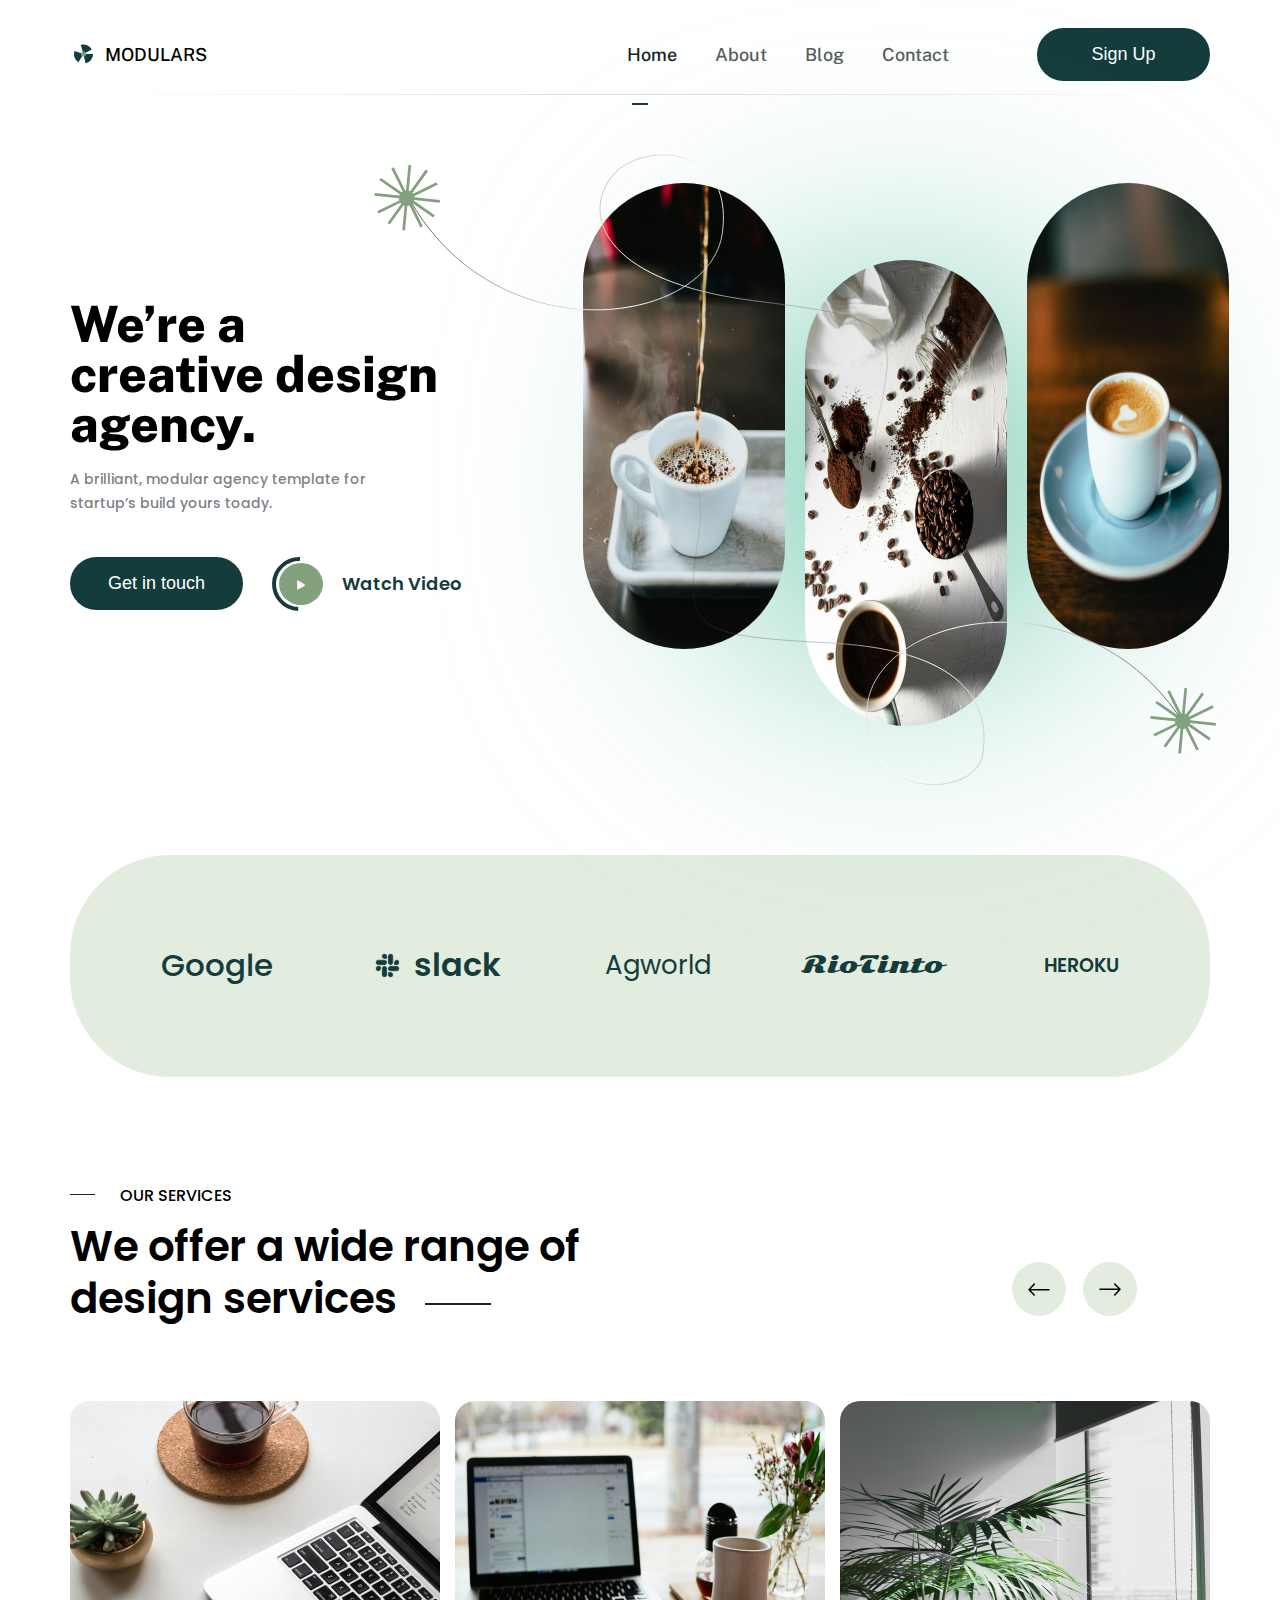
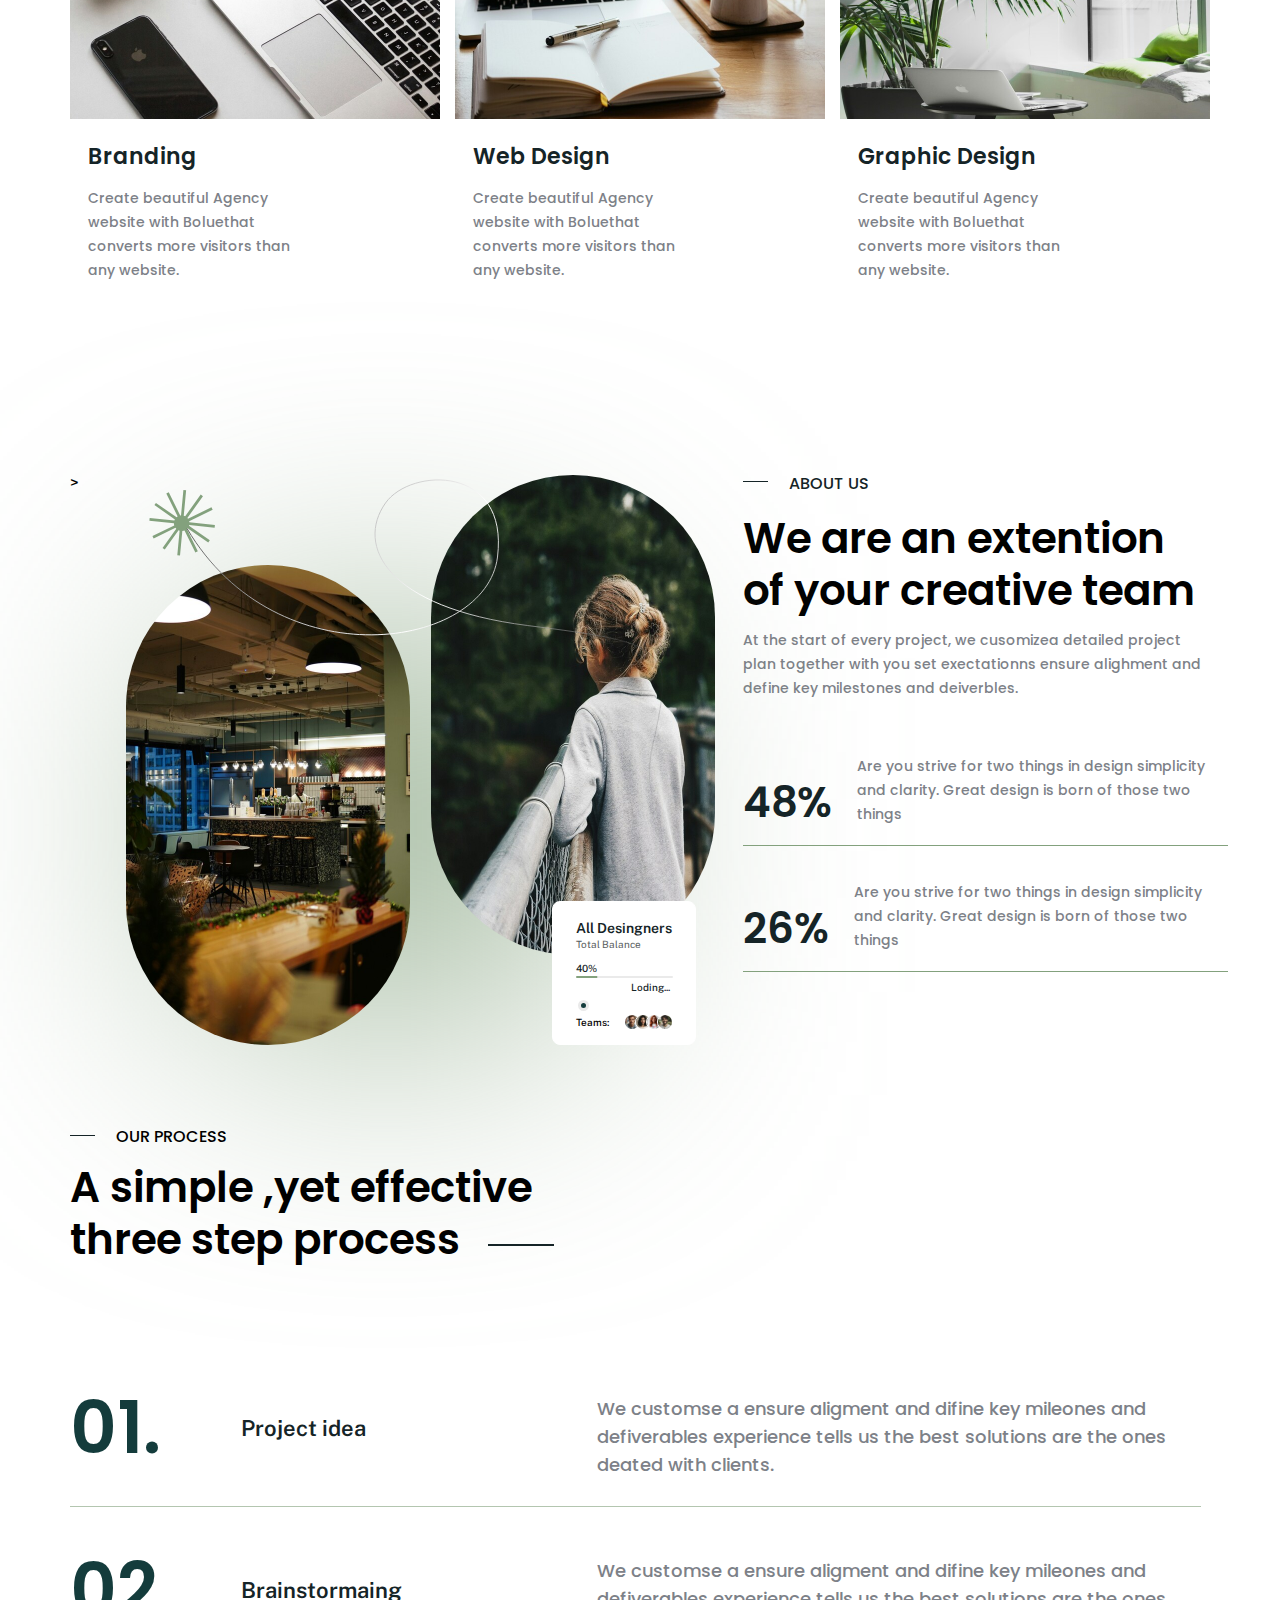
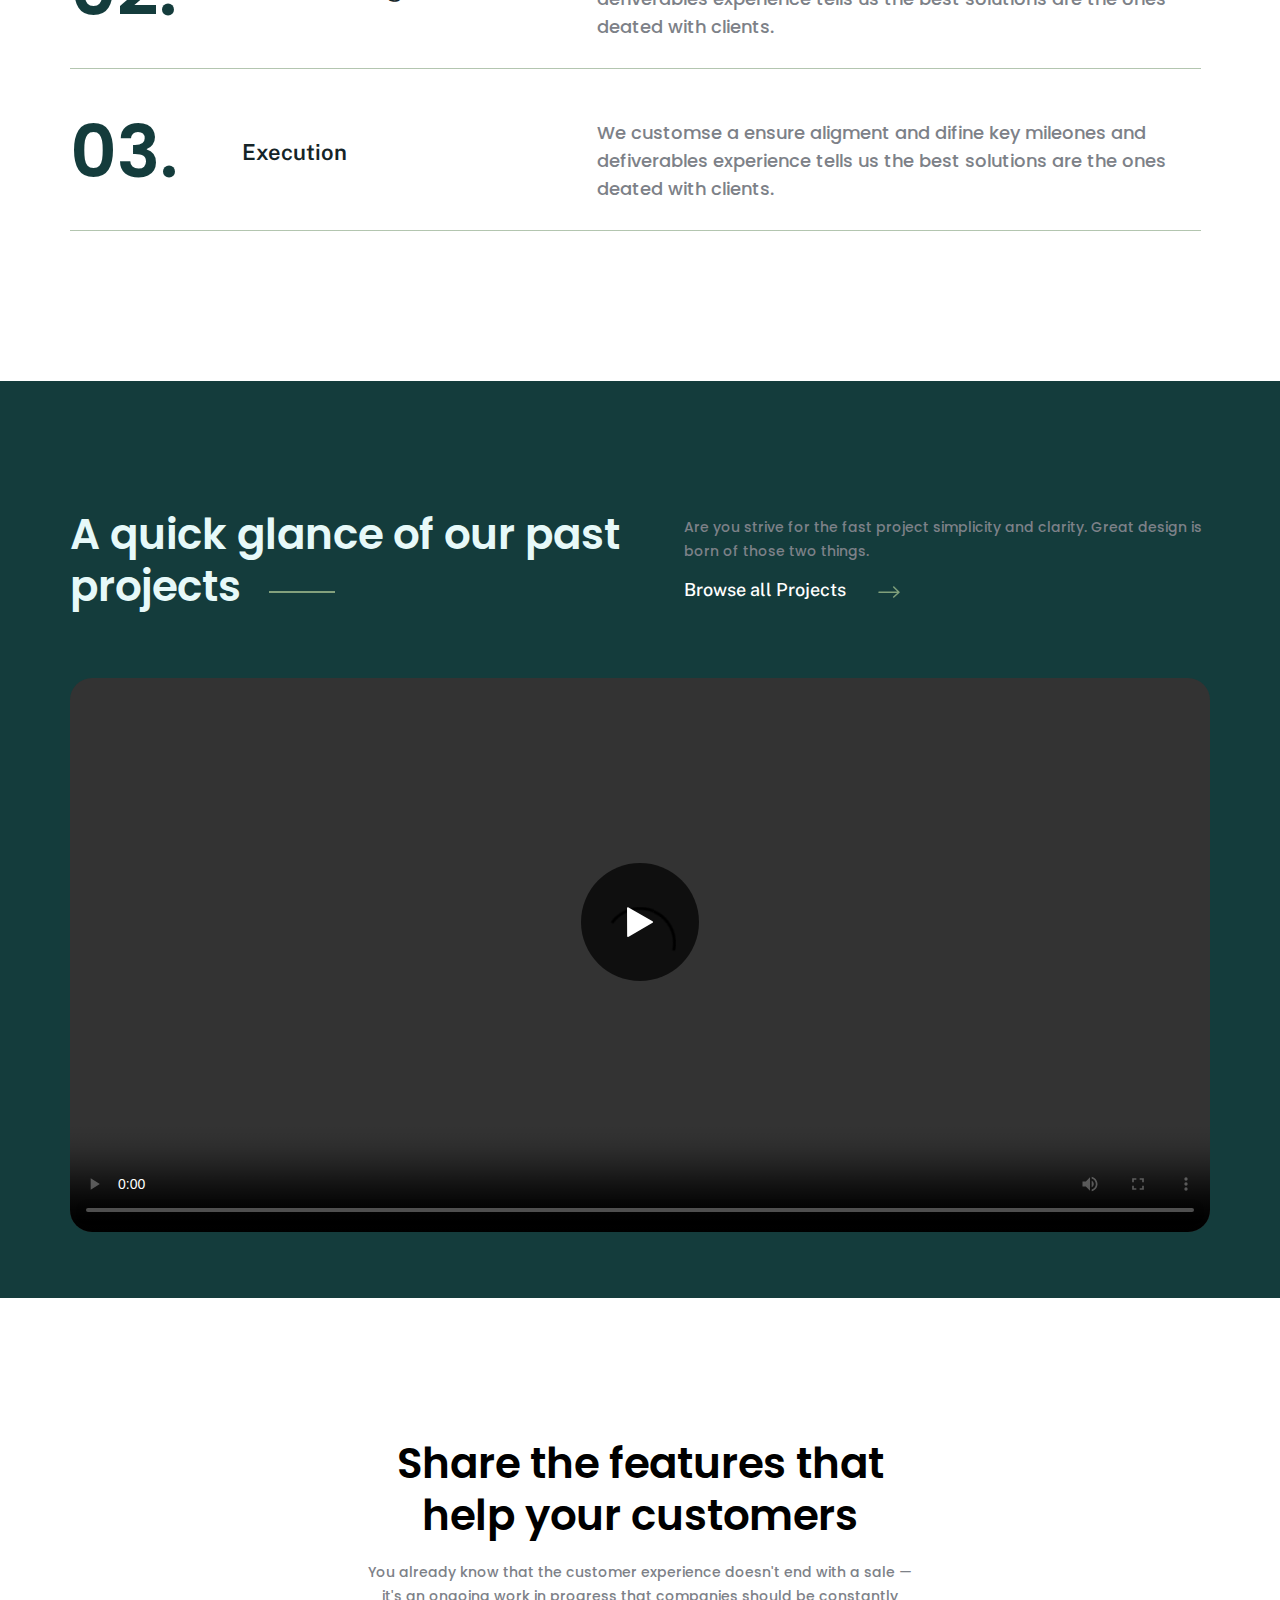
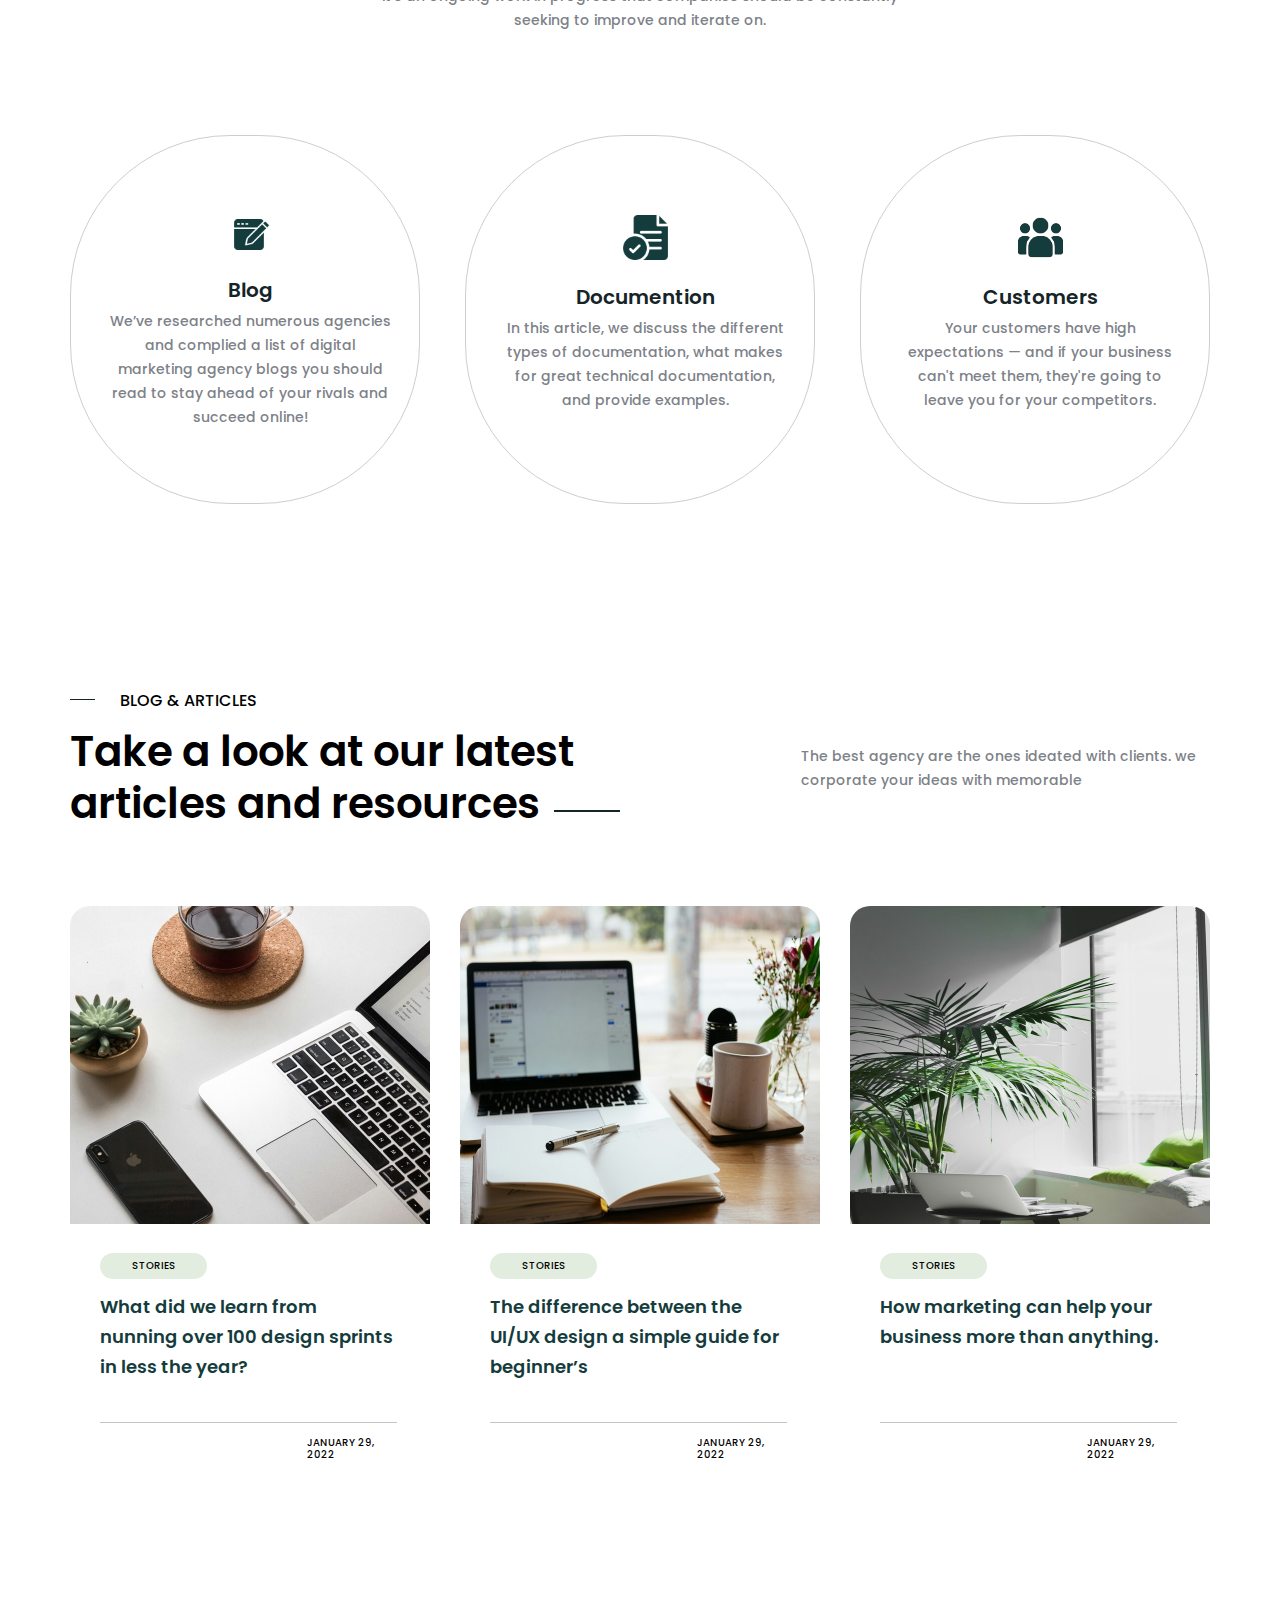
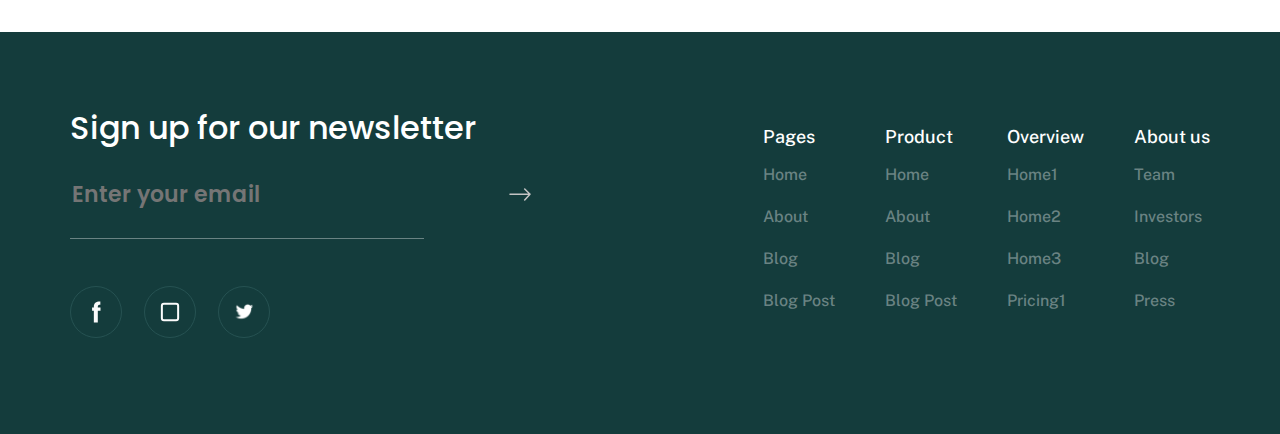
==== commit db92e0f4: "fix footer" ====
--- a/index.html
+++ b/index.html
@@ -568,9 +568,9 @@
                     <div class="footer__link">
                         <a href="#!" class="footer__link-icon"><img src="./assets/icon/f.svg" alt=""
                                 class="footer__img-icon"></a>
+                        <a href="#!" class="footer__link-icon"><img src="./assets/icon/it.svg" alt=""
+                                class="footer__img-icon"></a>
                         <a href="#!" class="footer__link-icon"><img src="./assets/icon/tw.svg" alt=""
-                                class="footer__img-icon"></a>
-                        <a href="#!" class="footer__link-icon"><img src="./assets/icon/it.svg" alt=""
                                 class="footer__img-icon"></a>
 
                     </div>
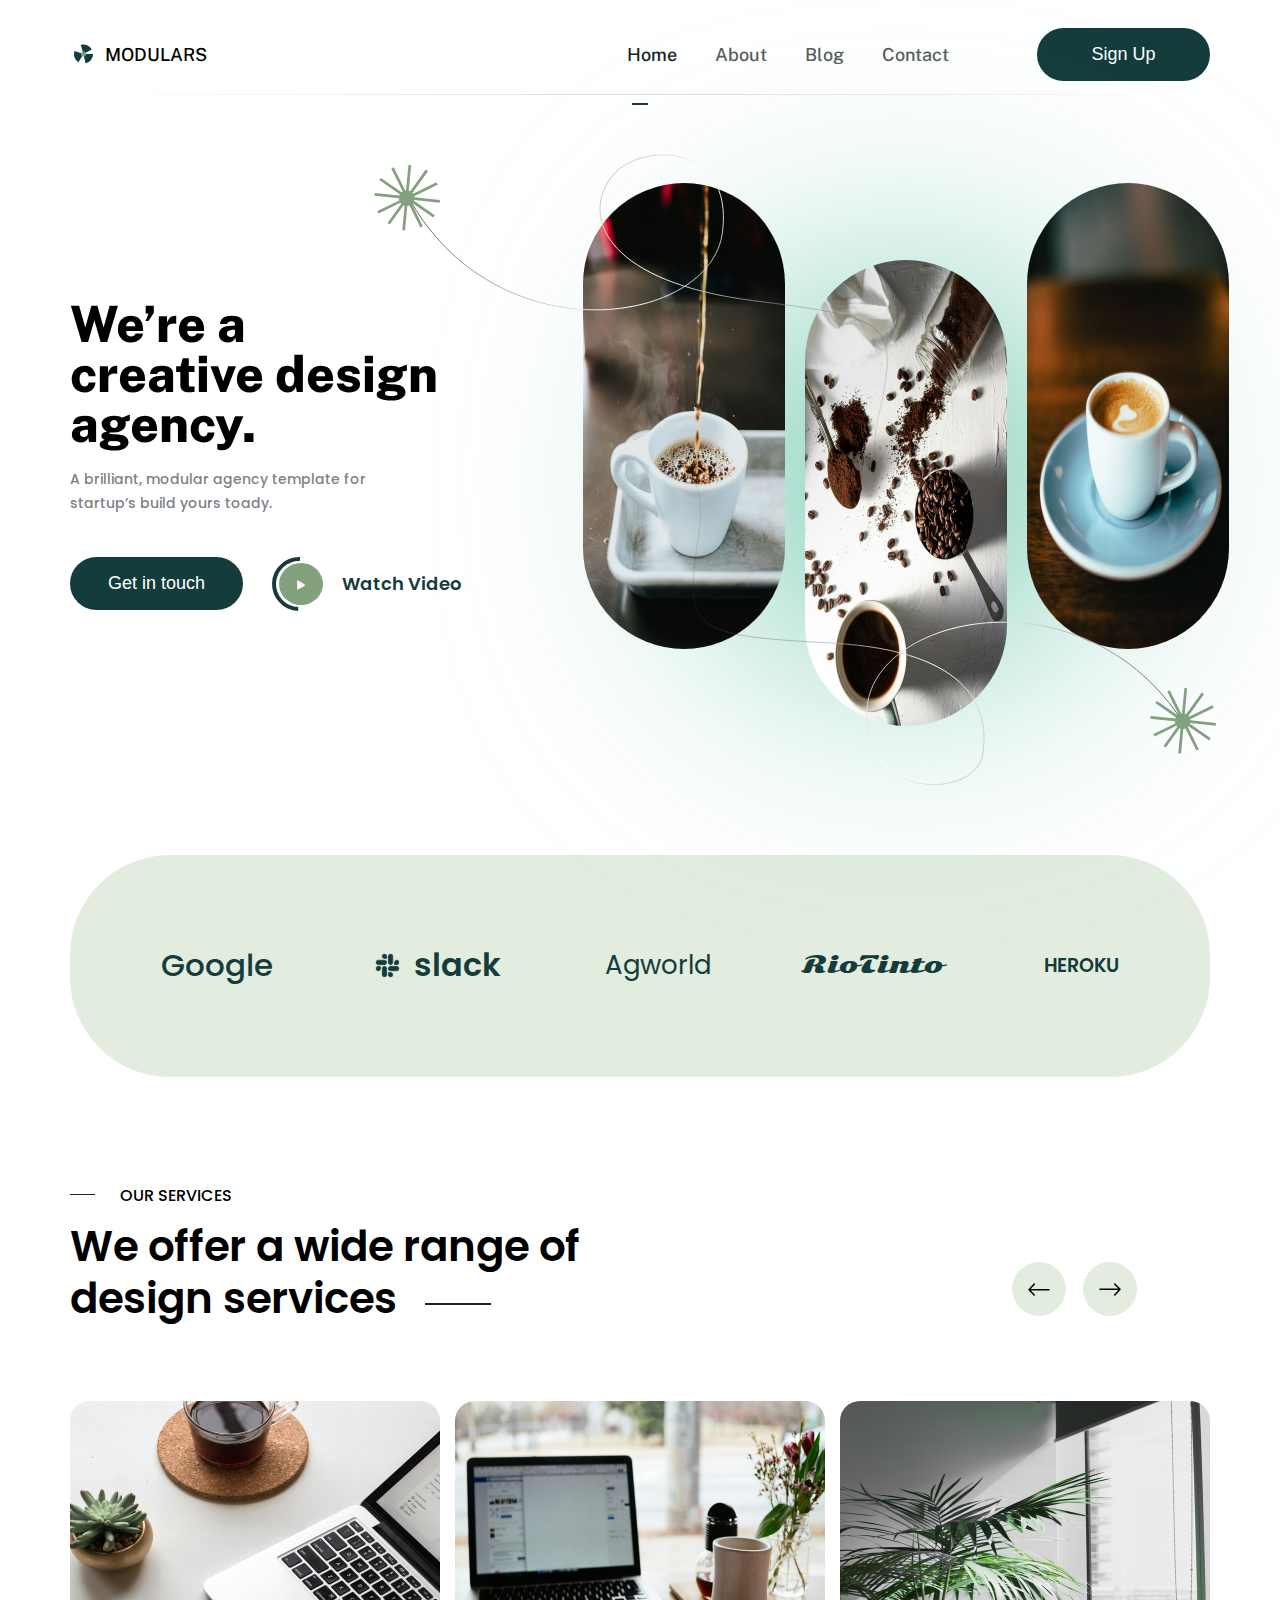
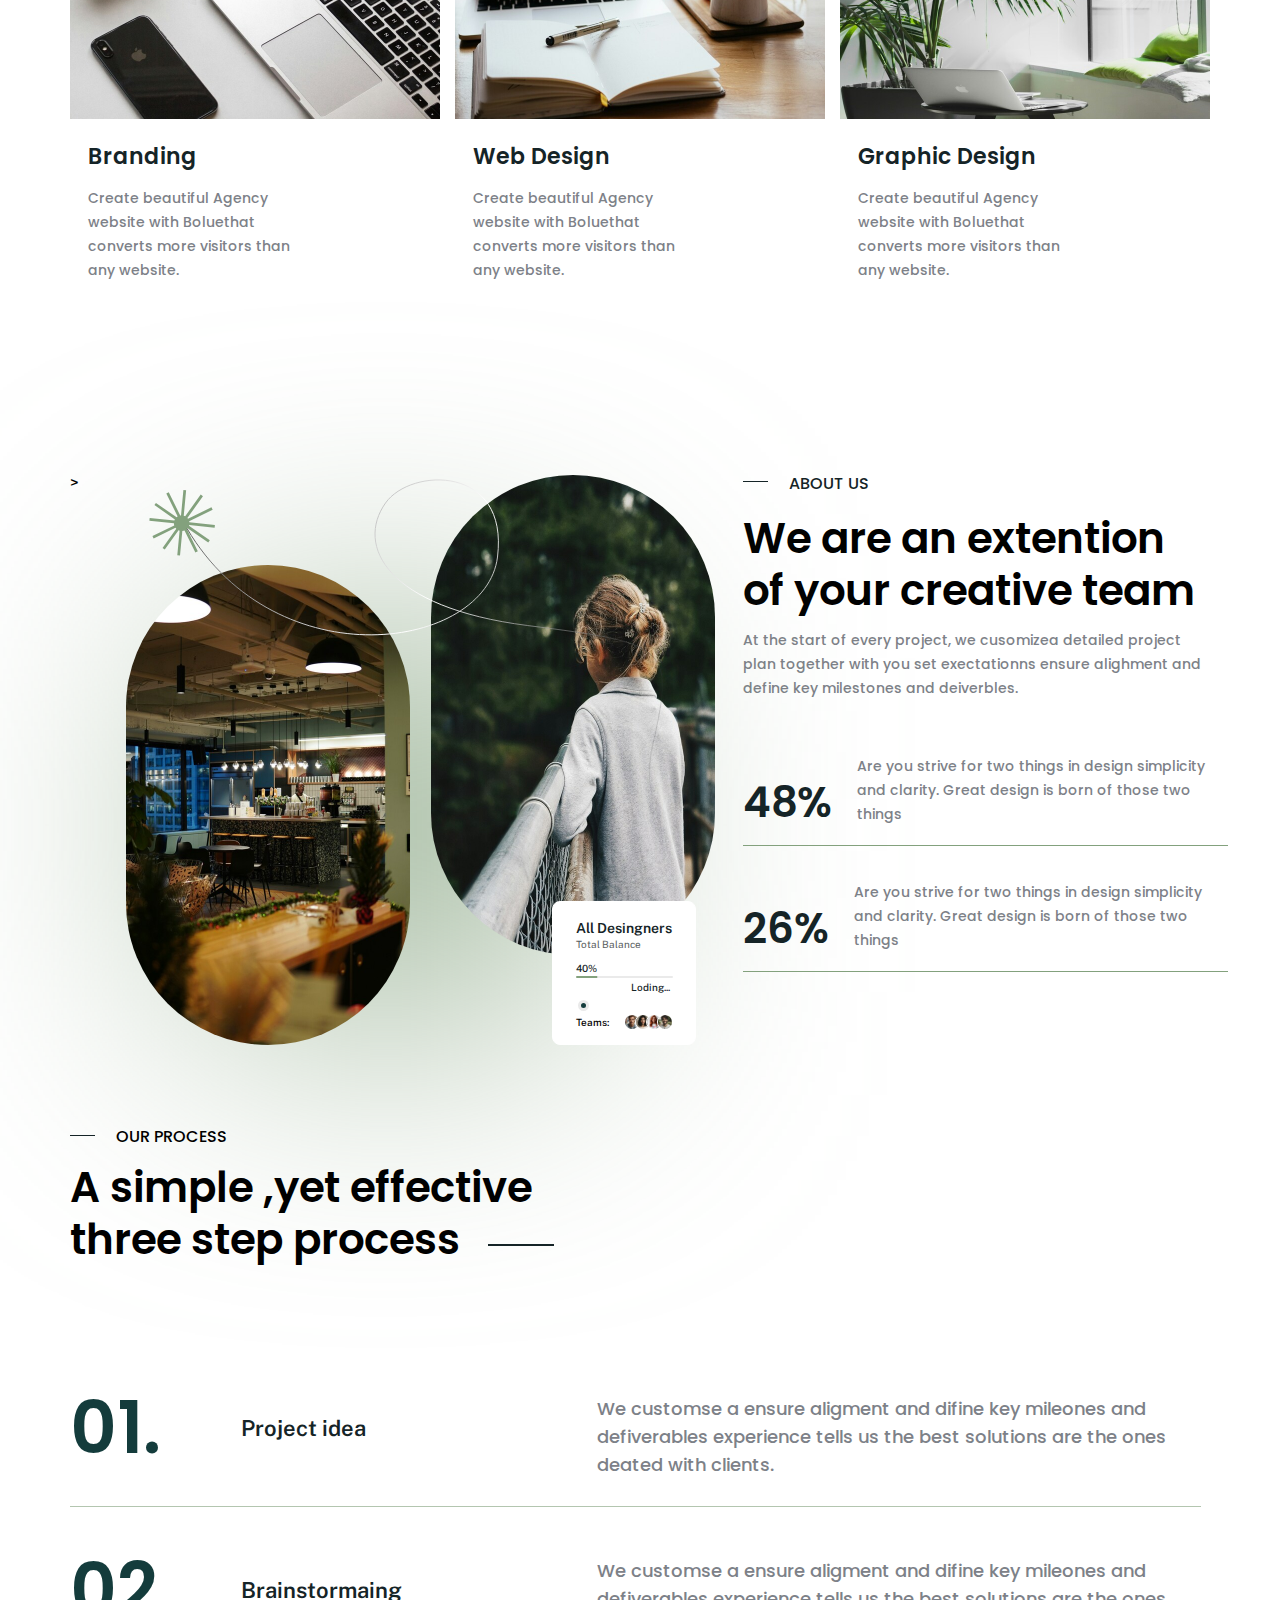
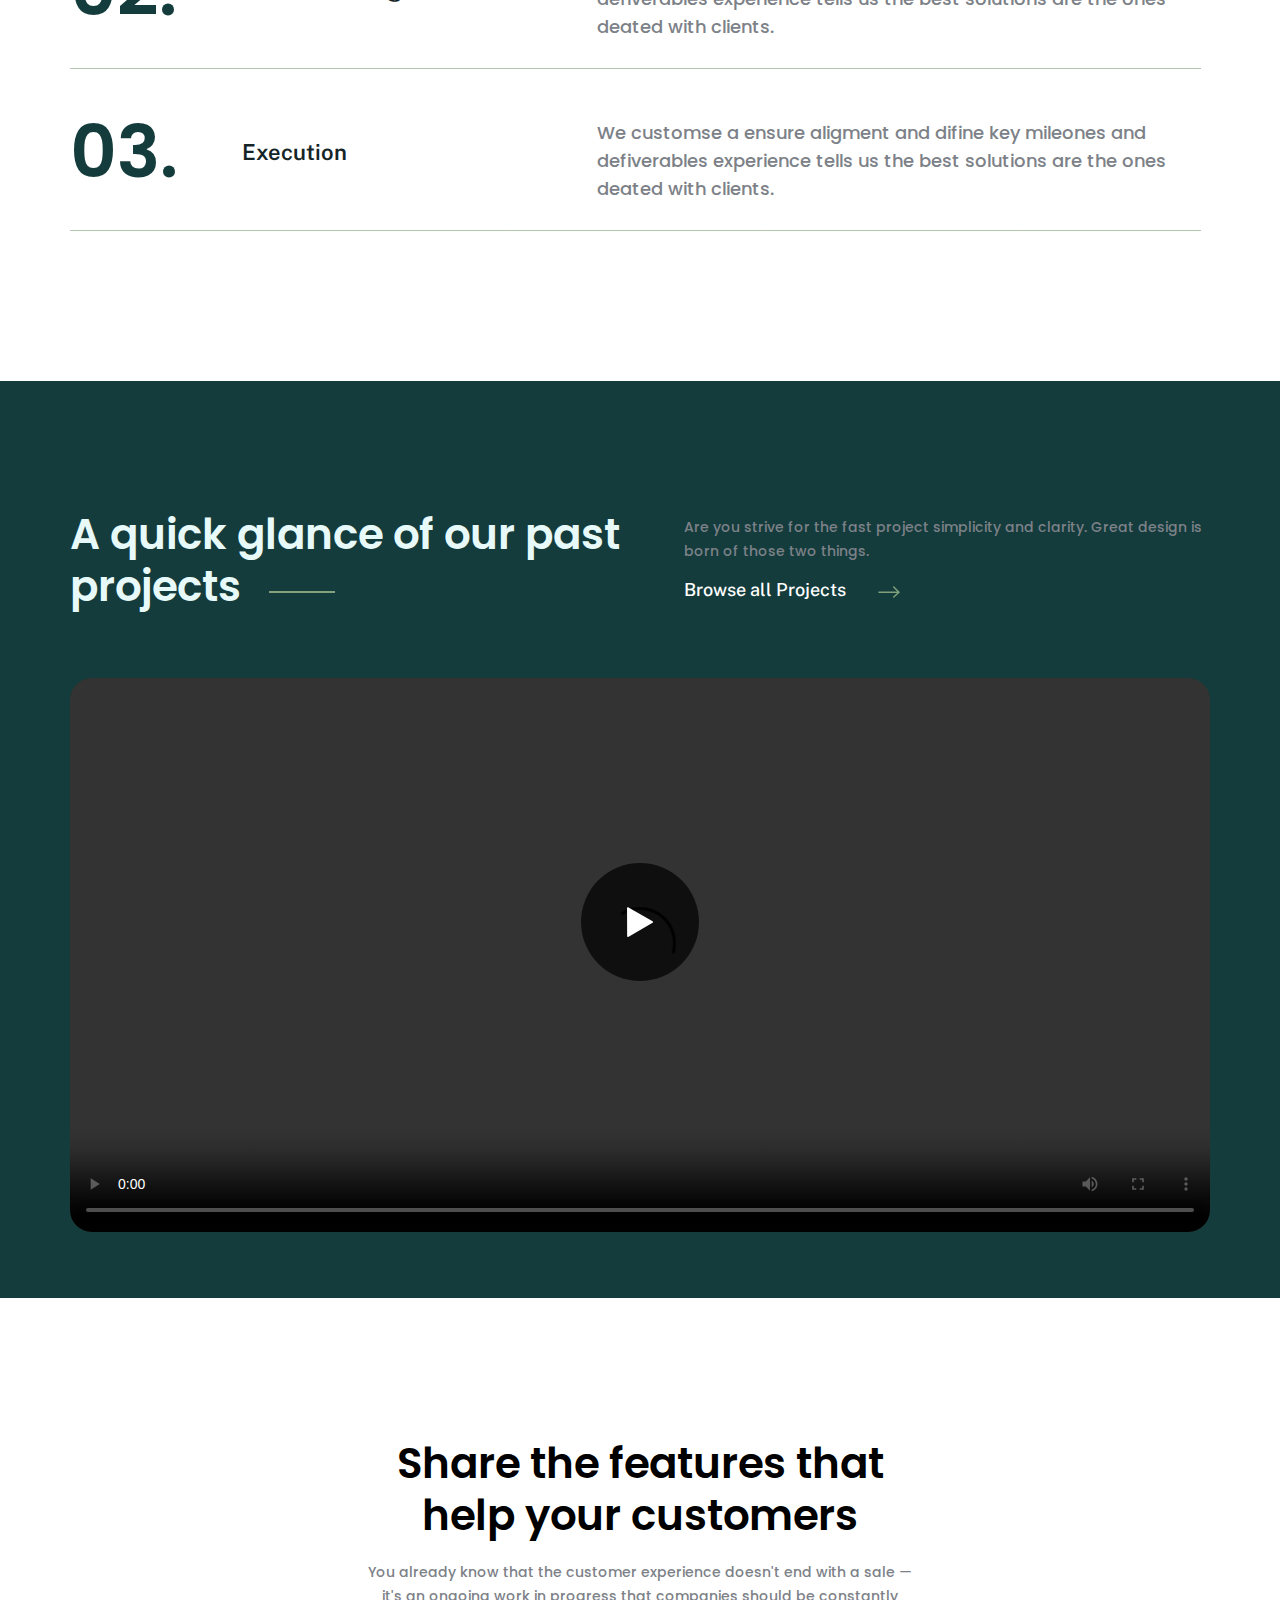
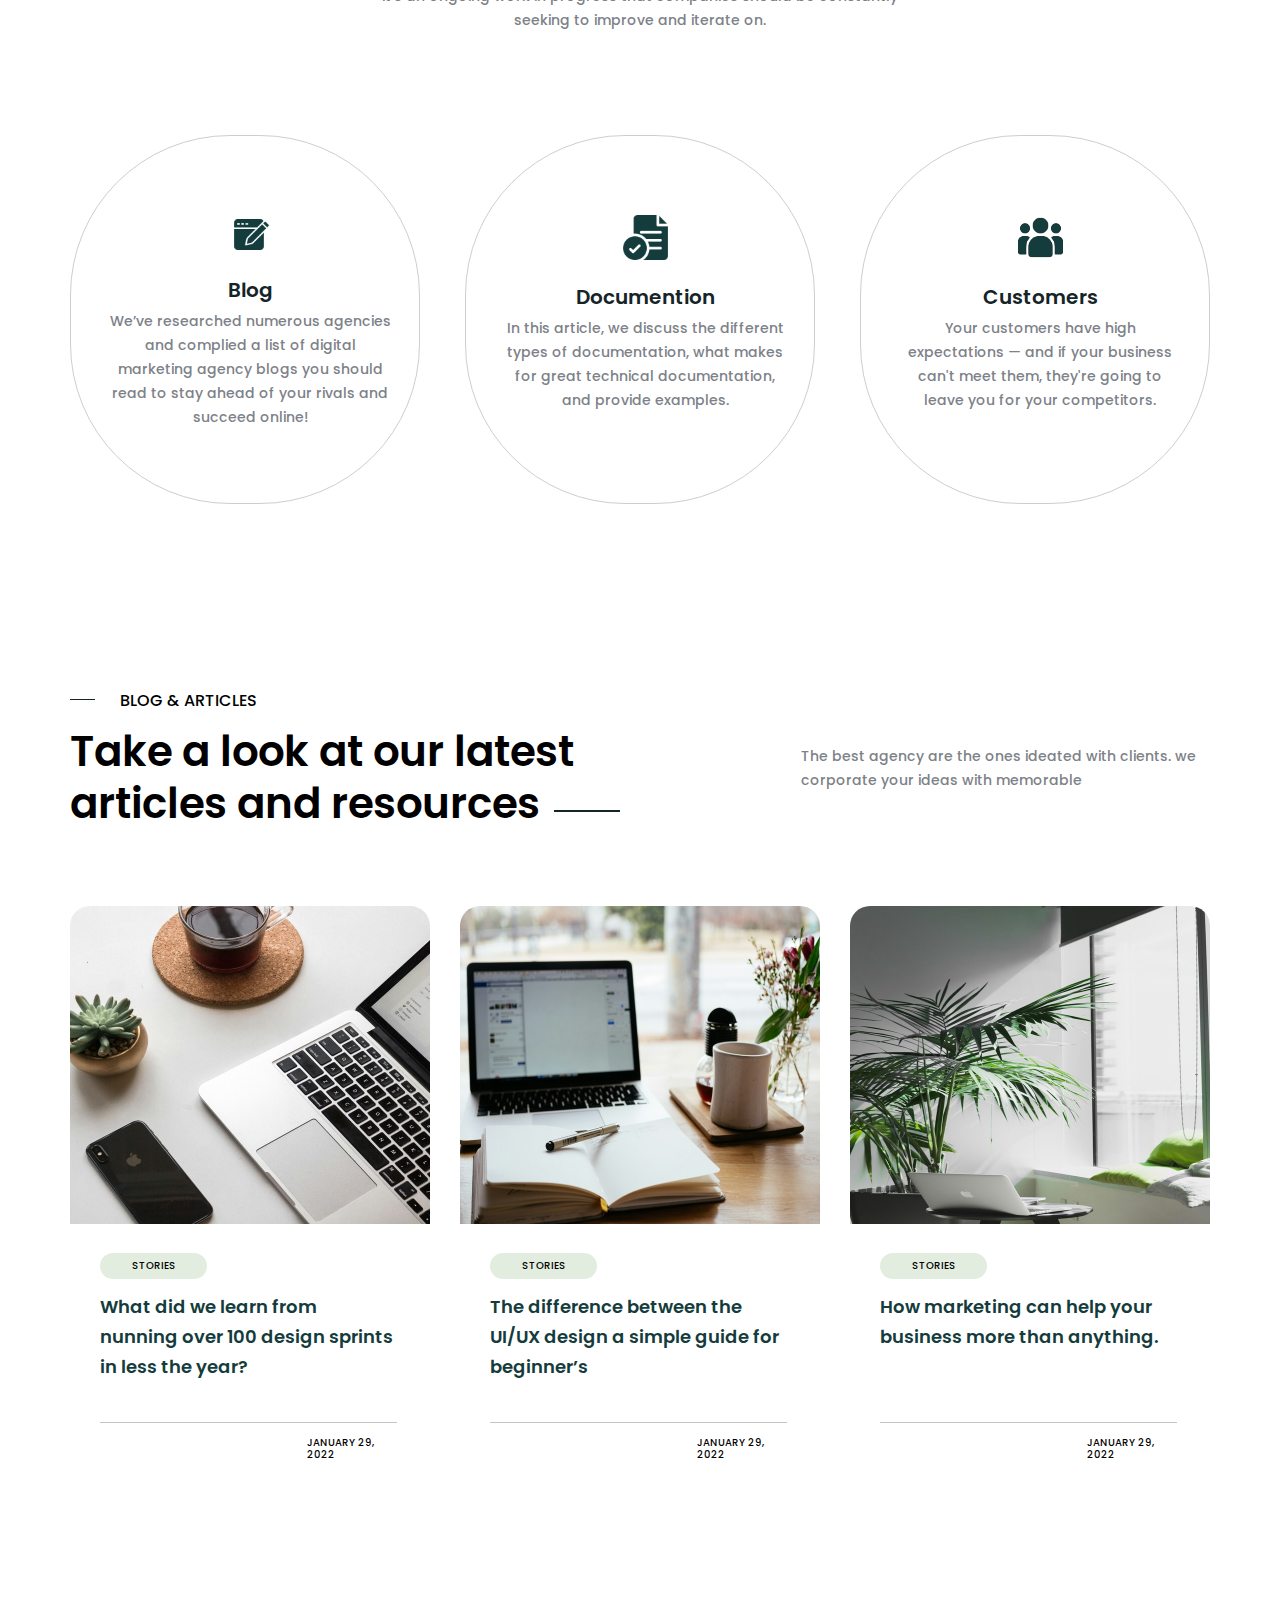
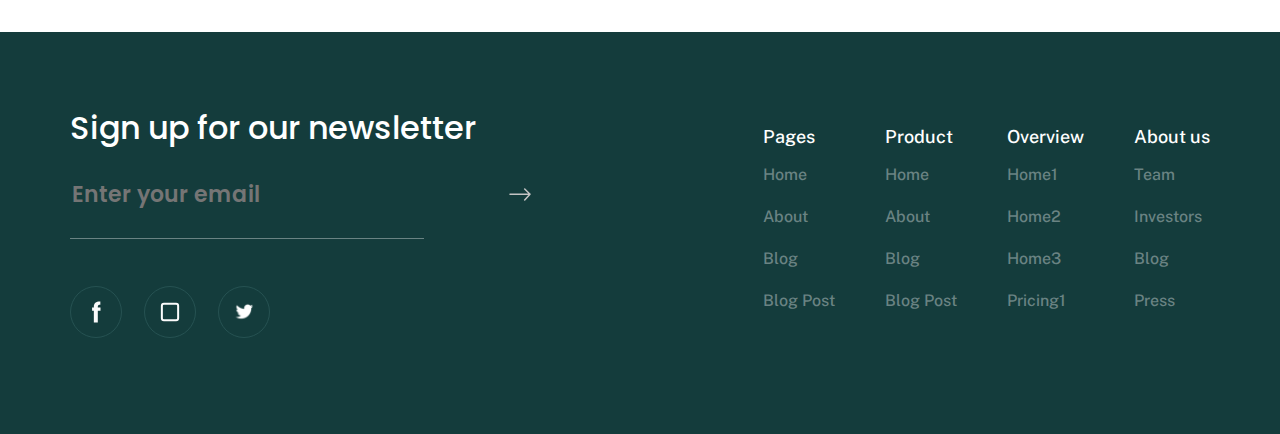
==== commit 3f924188: "add a tag for footer" ====
--- a/index.html
+++ b/index.html
@@ -582,10 +582,18 @@
                     <div class="list--item">
                         <h3 class="list__heading">Pages</h3>
                         <ul class="footer__list">
-                            <li class="footer__item">Home</li>
-                            <li class="footer__item">About</li>
-                            <li class="footer__item">Blog</li>
-                            <li class="footer__item">Blog Post</li>
+                            <a href="#!">
+                                <li class="footer__item">Home</li>
+                            </a>
+                            <a href="#!">
+                                <li class="footer__item">About</li>
+                            </a>
+                            <a href="#!">
+                                <li class="footer__item">Blog</li>
+                            </a>
+                            <a href="#!">
+                                <li class="footer__item">Blog Post</li>
+                            </a>
                         </ul>
                     </div>
 
@@ -594,10 +602,18 @@
                     <div class="list--item">
                         <h3 class="list__heading">Product</h3>
                         <ul class="footer__list">
-                            <li class="footer__item">Home</li>
-                            <li class="footer__item">About</li>
-                            <li class="footer__item">Blog</li>
-                            <li class="footer__item">Blog Post</li>
+                            <a href="#!">
+                                <li class="footer__item">Home</li>
+                            </a>
+                            <a href="#!">
+                                <li class="footer__item">About</li>
+                            </a>
+                            <a href="#!">
+                                <li class="footer__item">Blog</li>
+                            </a>
+                            <a href="#!">
+                                <li class="footer__item">Blog Post</li>
+                            </a>
                         </ul>
                     </div>
 
@@ -605,10 +621,18 @@
                     <div class="list--item">
                         <h3 class="list__heading">Overview</h3>
                         <ul class="footer__list">
-                            <li class="footer__item">Home1</li>
-                            <li class="footer__item">Home2</li>
-                            <li class="footer__item">Home3</li>
-                            <li class="footer__item">Pricing1</li>
+                            <a href="#!">
+                                <li class="footer__item">Home1</li>
+                            </a>
+                            <a href="#!">
+                                <li class="footer__item">Home2</li>
+                            </a>
+                            <a href="#!">
+                                <li class="footer__item">Home3</li>
+                            </a>
+                            <a href="#!">
+                                <li class="footer__item">Pricing1</li>
+                            </a>
                         </ul>
                     </div>
 
@@ -616,10 +640,18 @@
                     <div class="list--item">
                         <h3 class="list__heading">About us</h3>
                         <ul class="footer__list">
-                            <li class="footer__item">Team</li>
-                            <li class="footer__item">Investors</li>
-                            <li class="footer__item">Blog</li>
-                            <li class="footer__item">Press</li>
+                            <a href="#!">
+                                <li class="footer__item">Team</li>
+                            </a>
+                            <a href="#!">
+                                <li class="footer__item">Investors</li>
+                            </a>
+                            <a href="#!">
+                                <li class="footer__item">Blog</li>
+                            </a>
+                            <a href="#!">
+                                <li class="footer__item">Press</li>
+                            </a>
                         </ul>
                     </div>
                 </div>
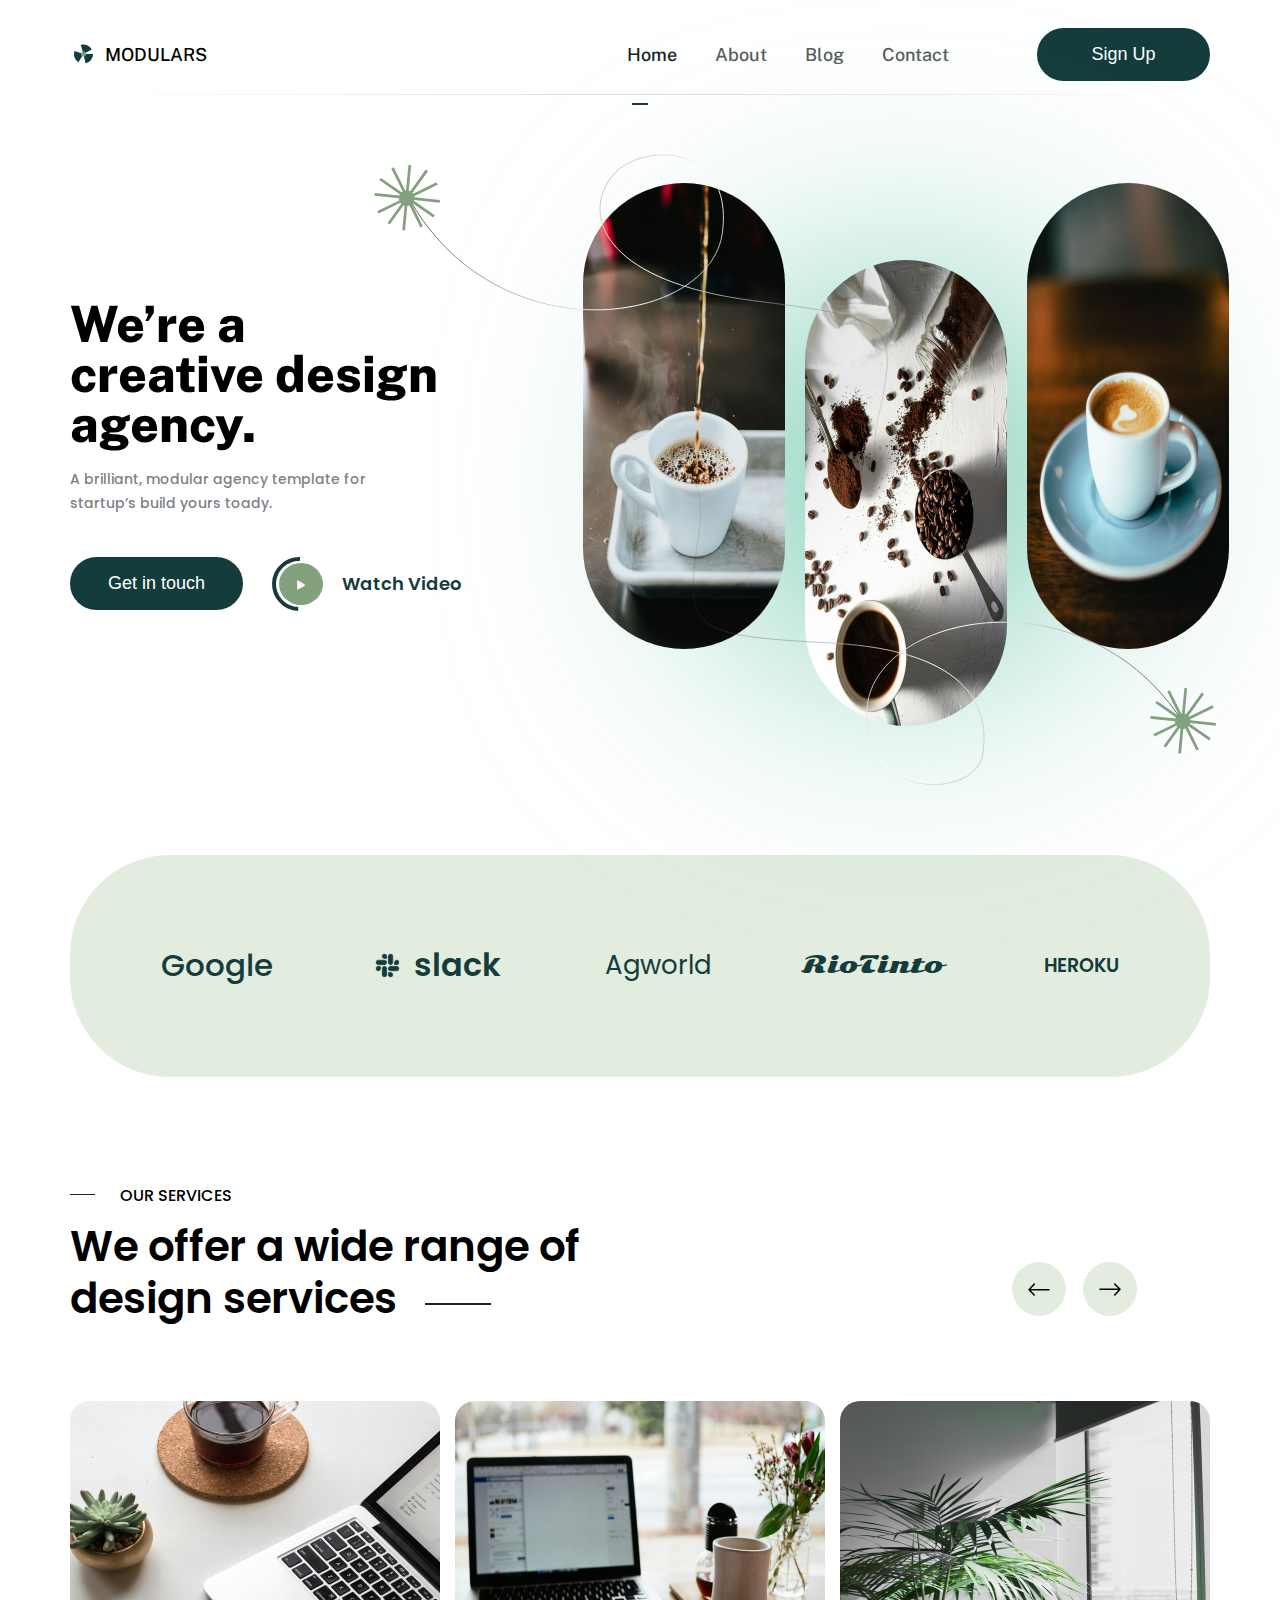
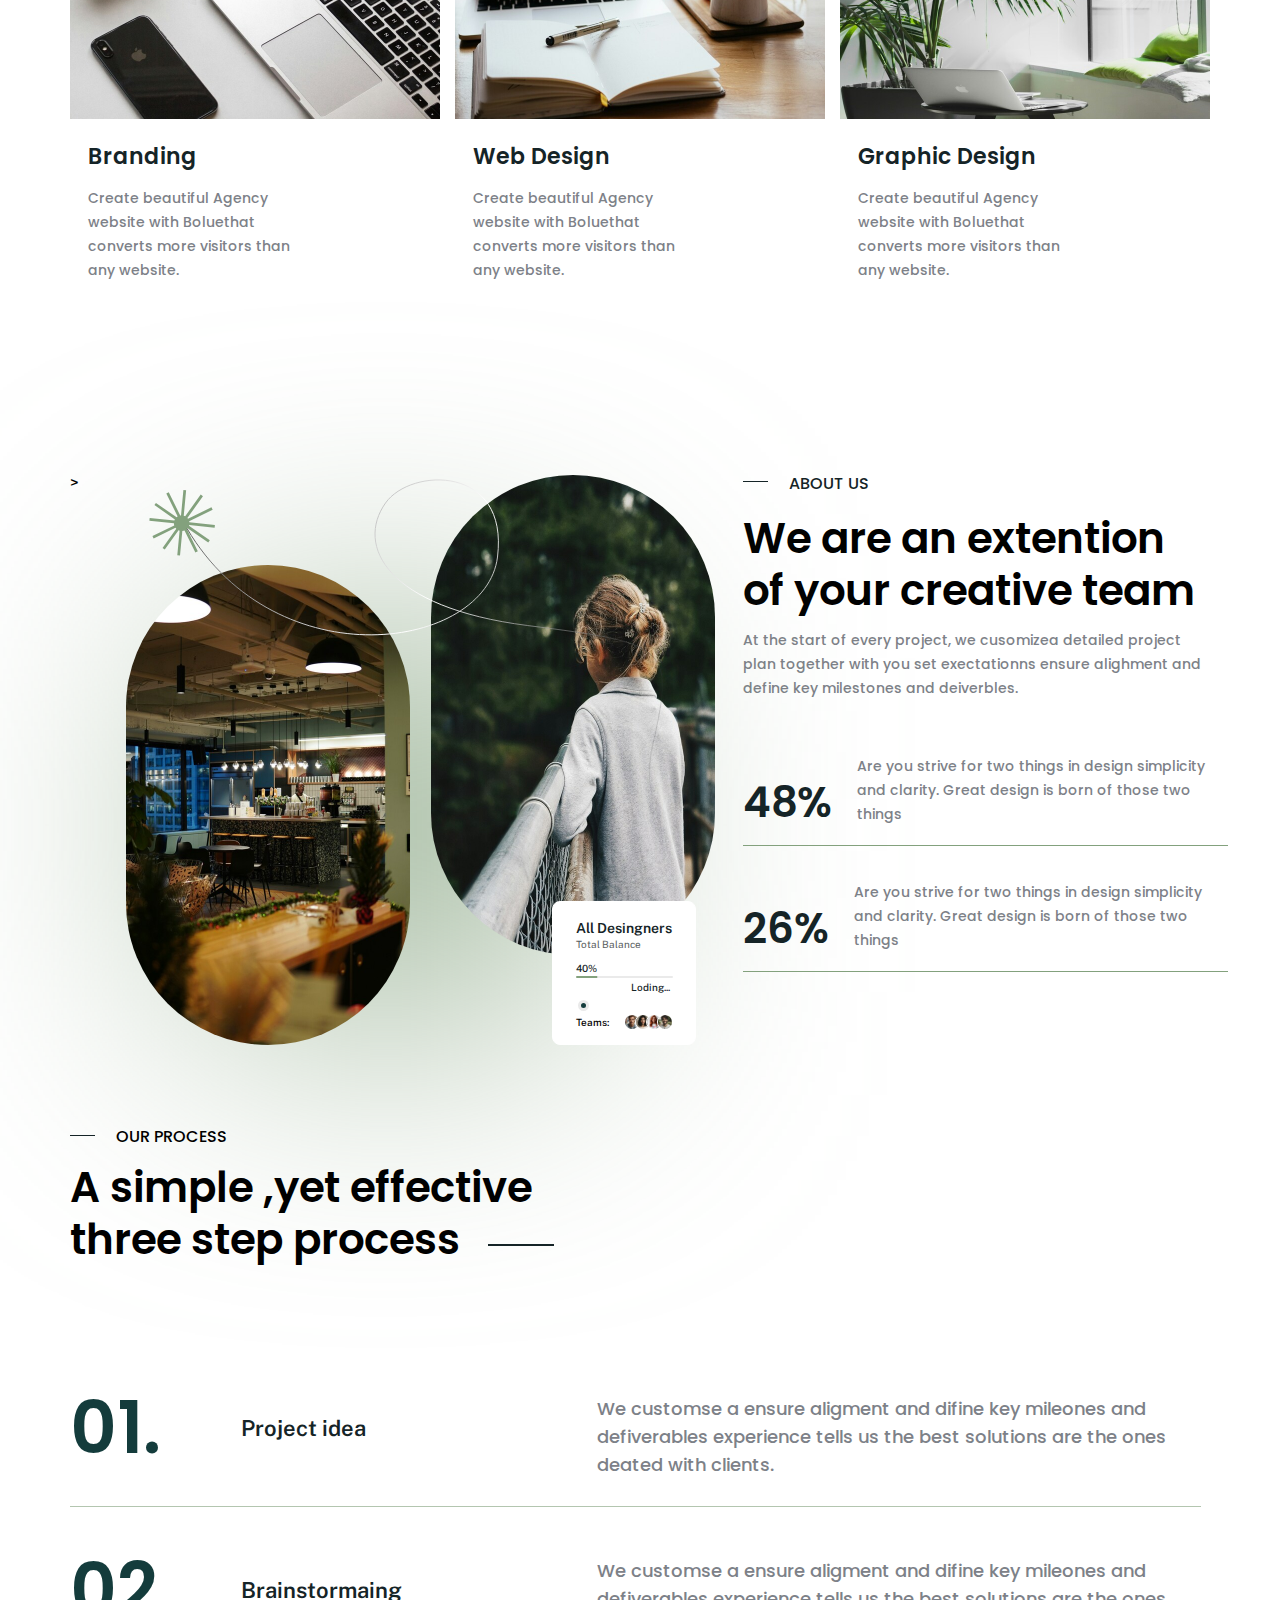
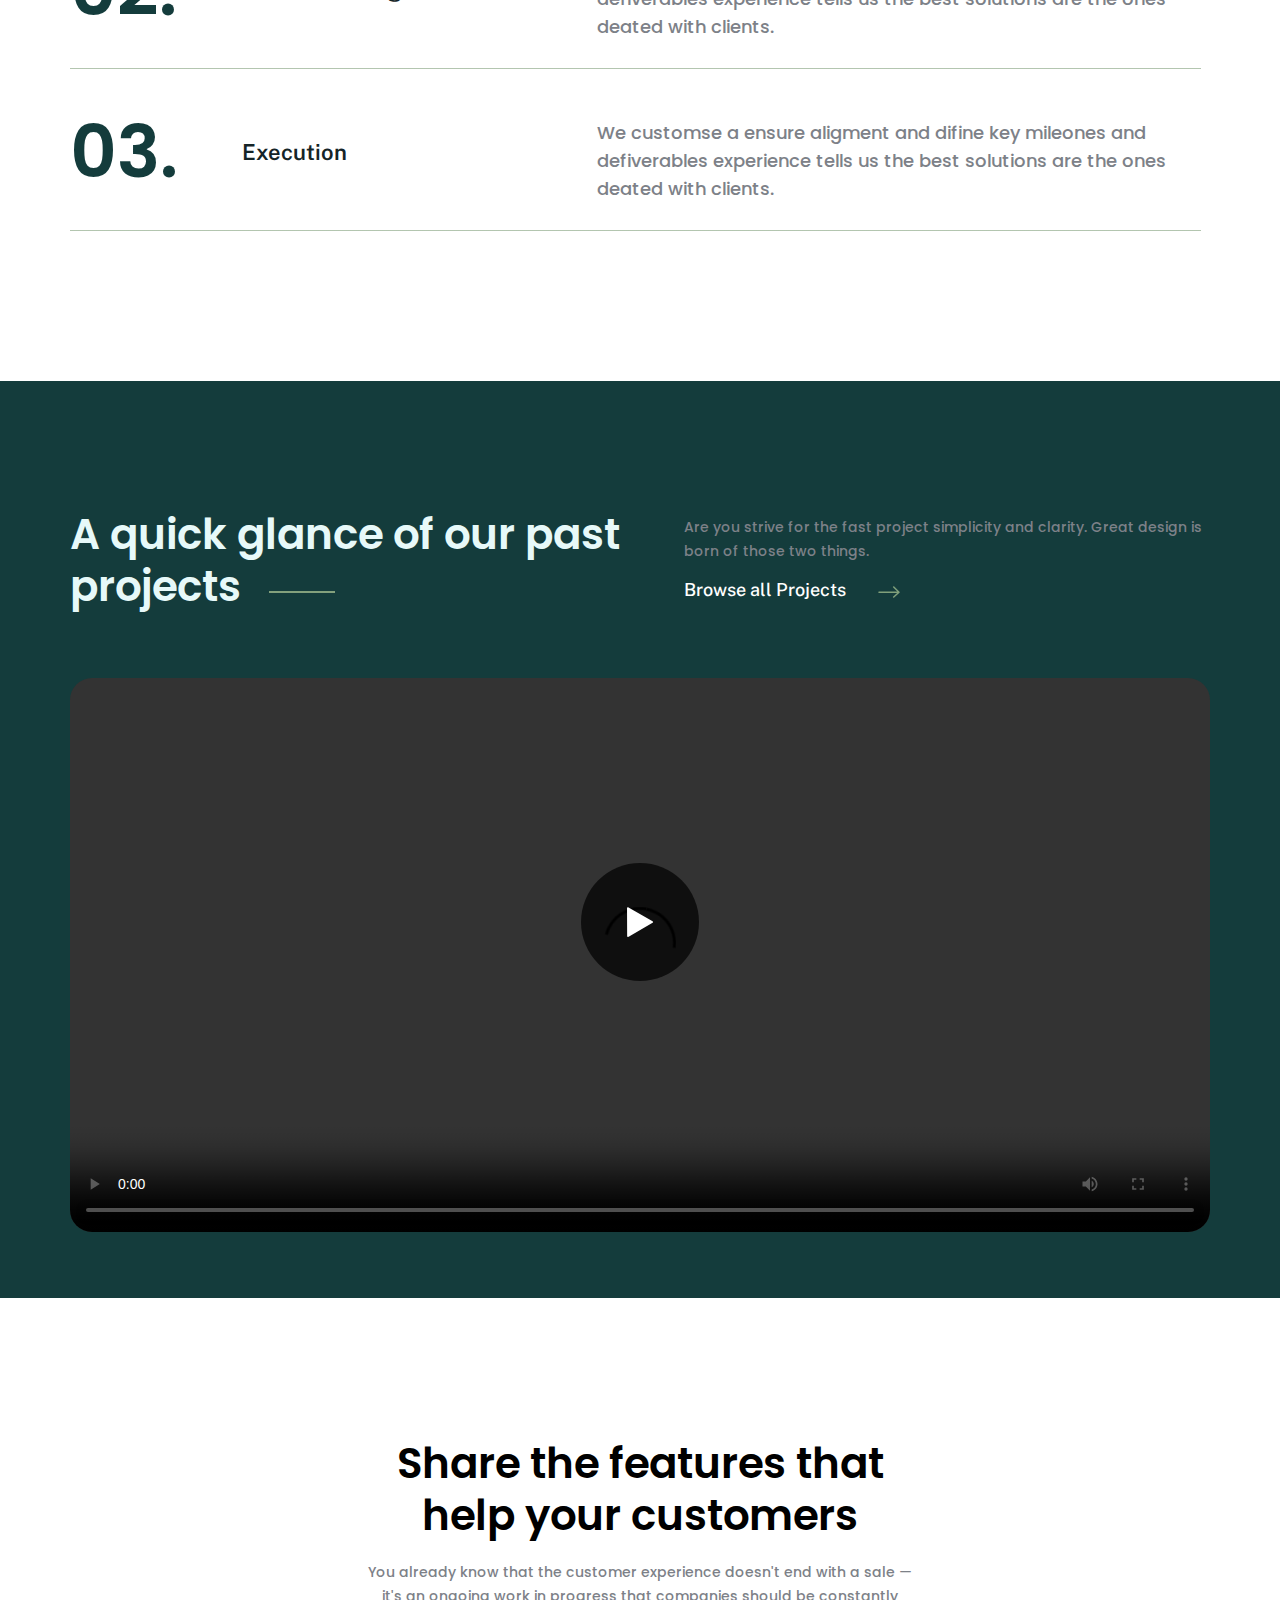
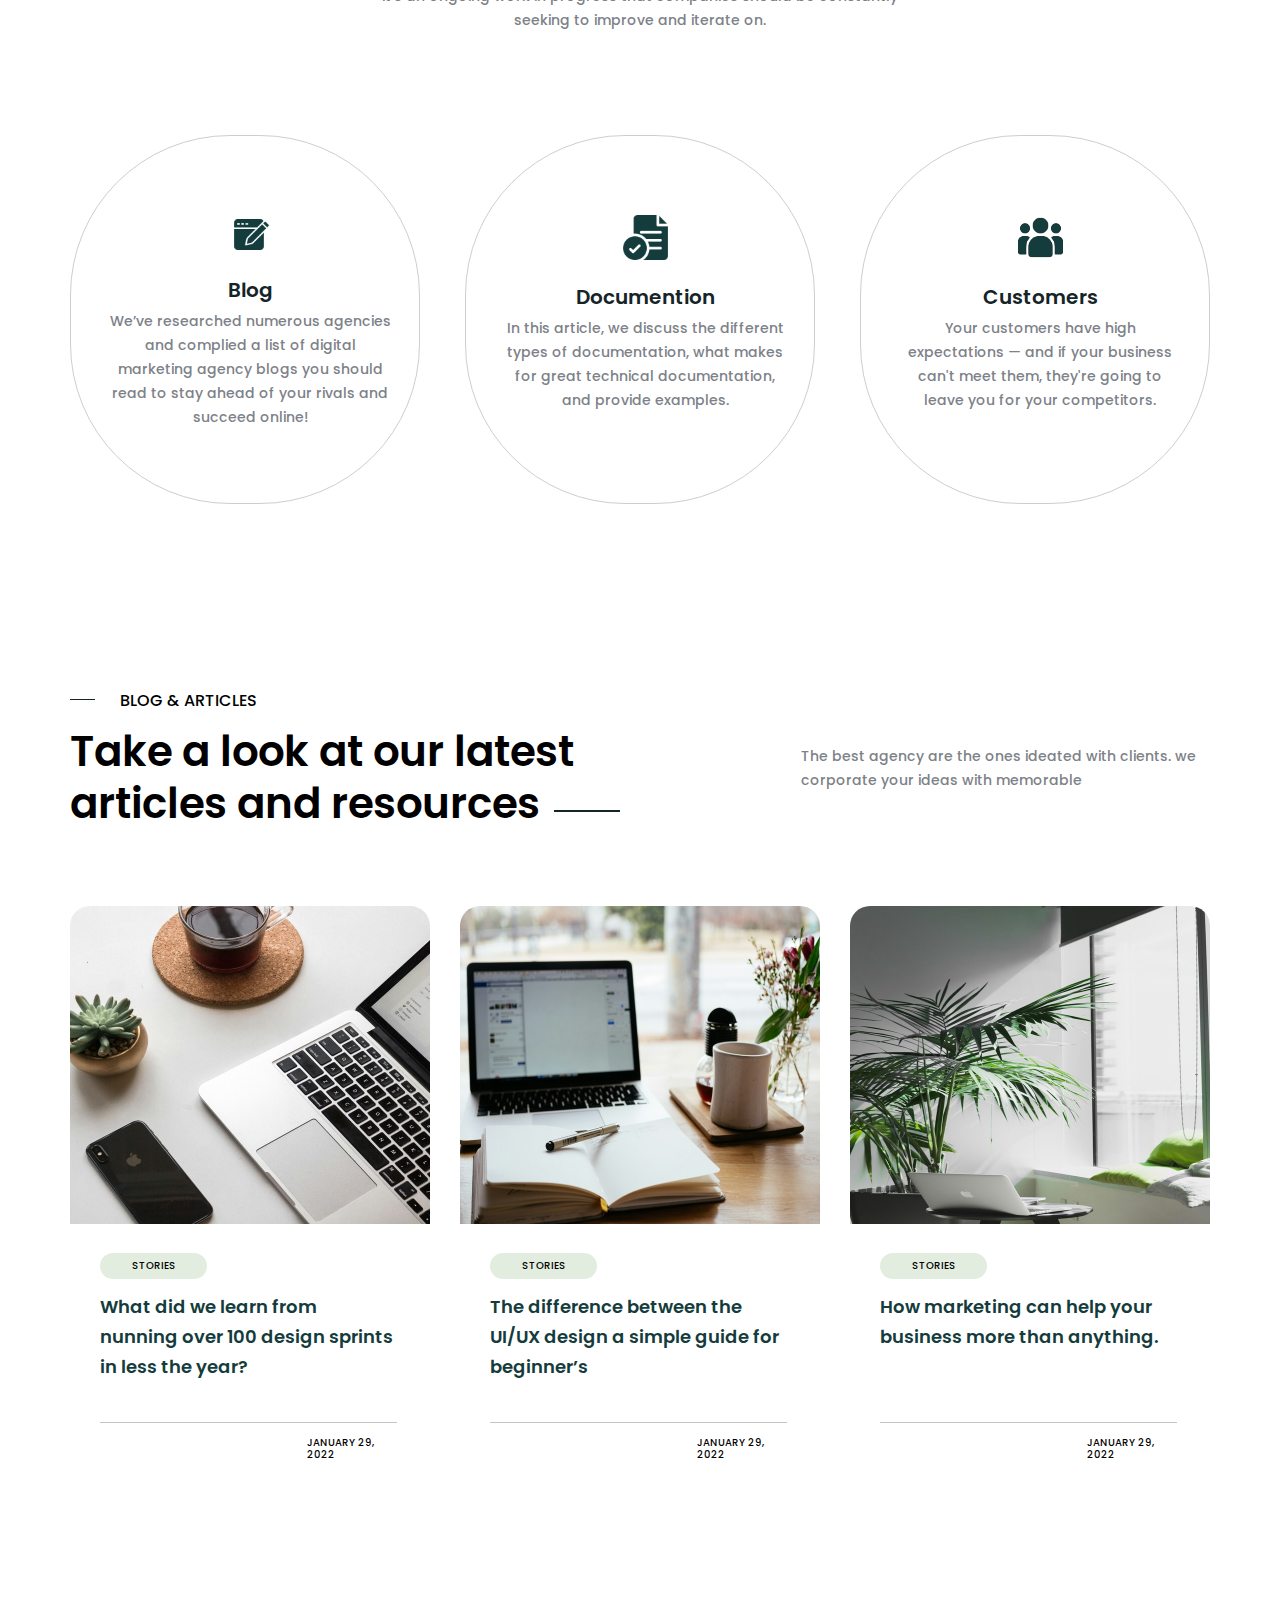
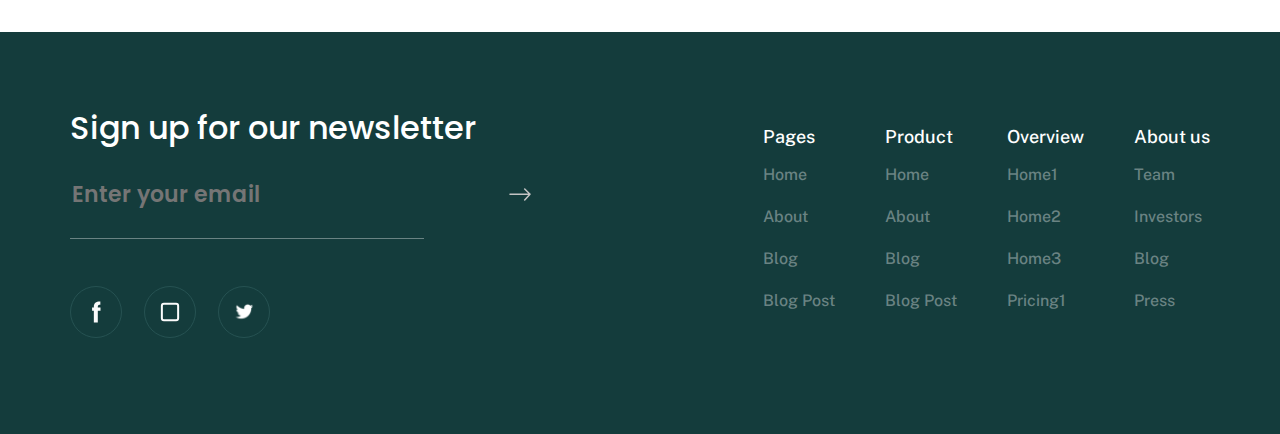
==== commit ac834f9e: "add contact" ====
--- a/index.html
+++ b/index.html
@@ -19,6 +19,9 @@
     <link href="https://fonts.googleapis.com/css2?family=Sonsie+One&display=swap" rel="stylesheet" />
     <!-- Styles -->
     <link rel="stylesheet" href="./assets/css/styles.css" />
+
+    <!-- Link-contact -->
+    <link rel="stylesheet" href="./contact.html">
 </head>
 
 <body style="height: 5000px">
@@ -43,7 +46,7 @@
                                 <a href="#!" class="active-nav">Blog</a>
                             </li>
                             <li class="nav-item">
-                                <a href="#!" class="active-nav">Contact</a>
+                                <a href="contact.html" class="active-nav">Contact</a>
                             </li>
                         </ul>
                     </nav>
